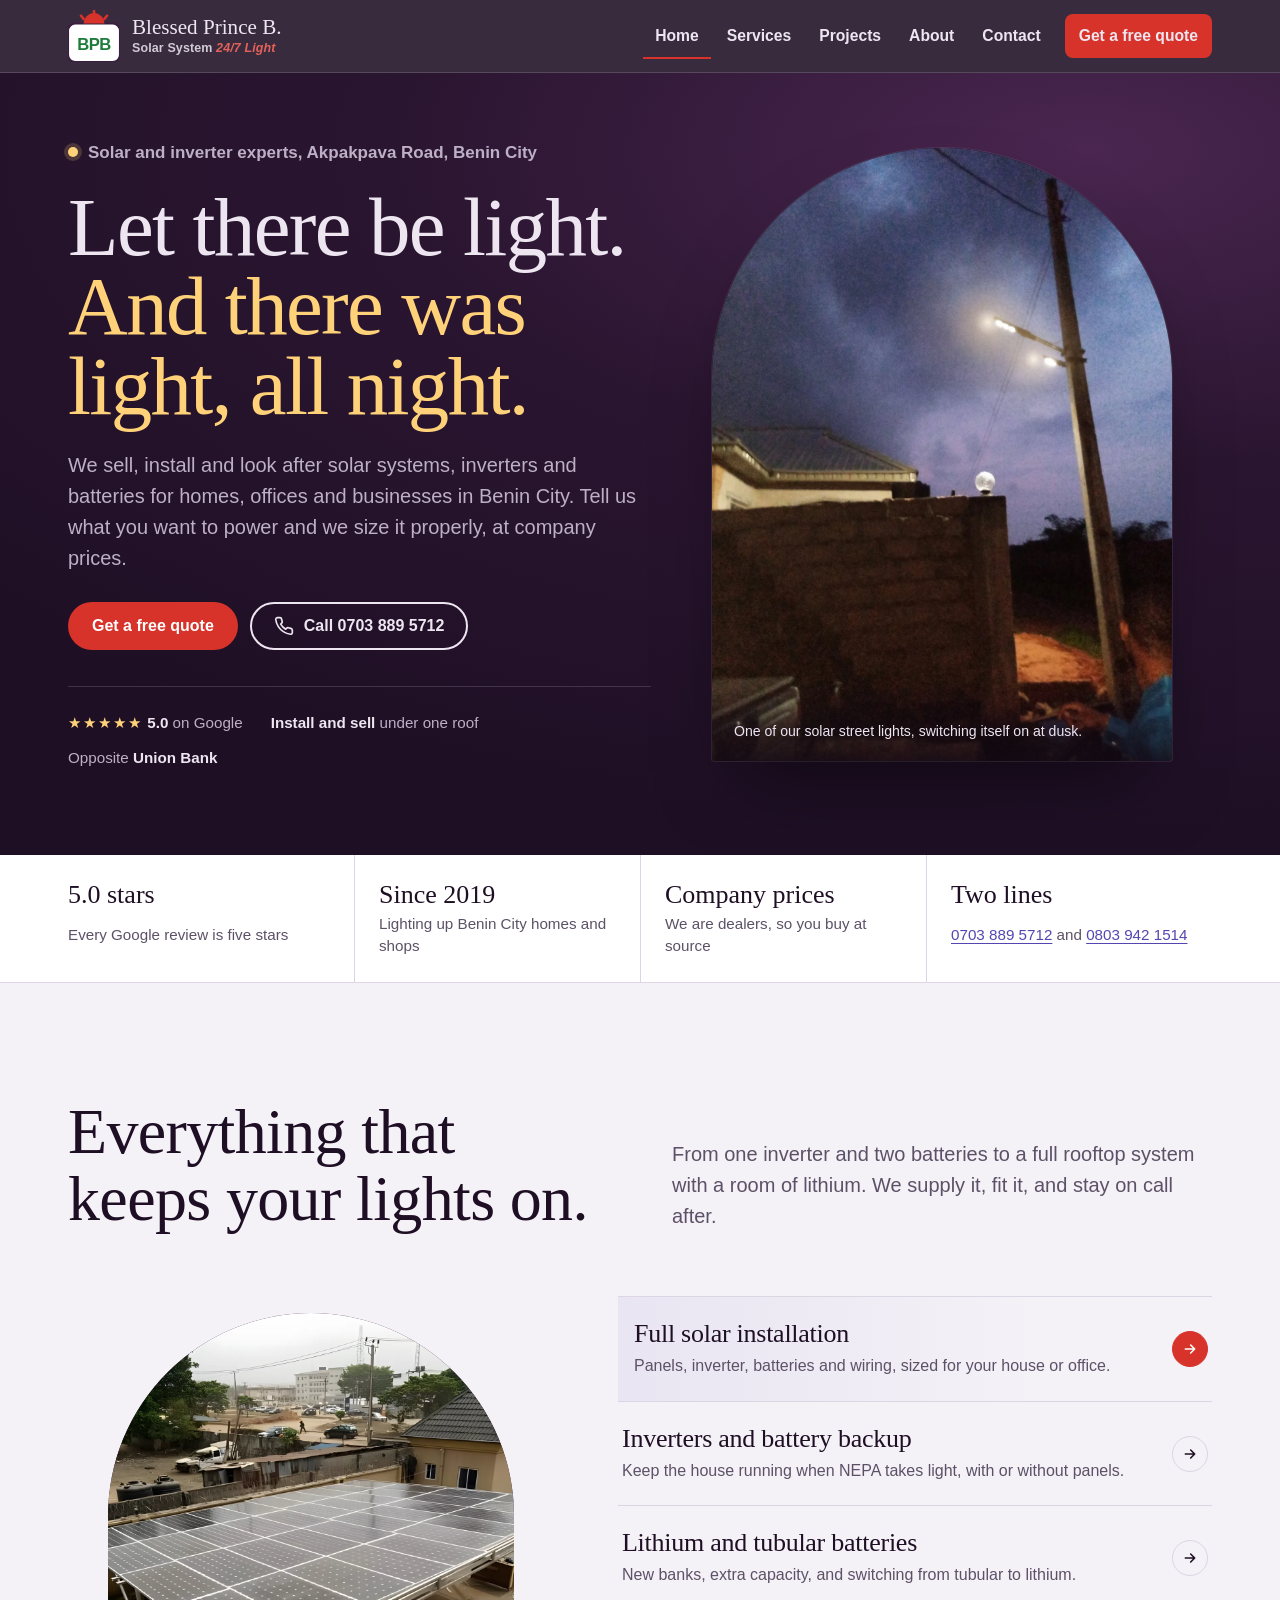
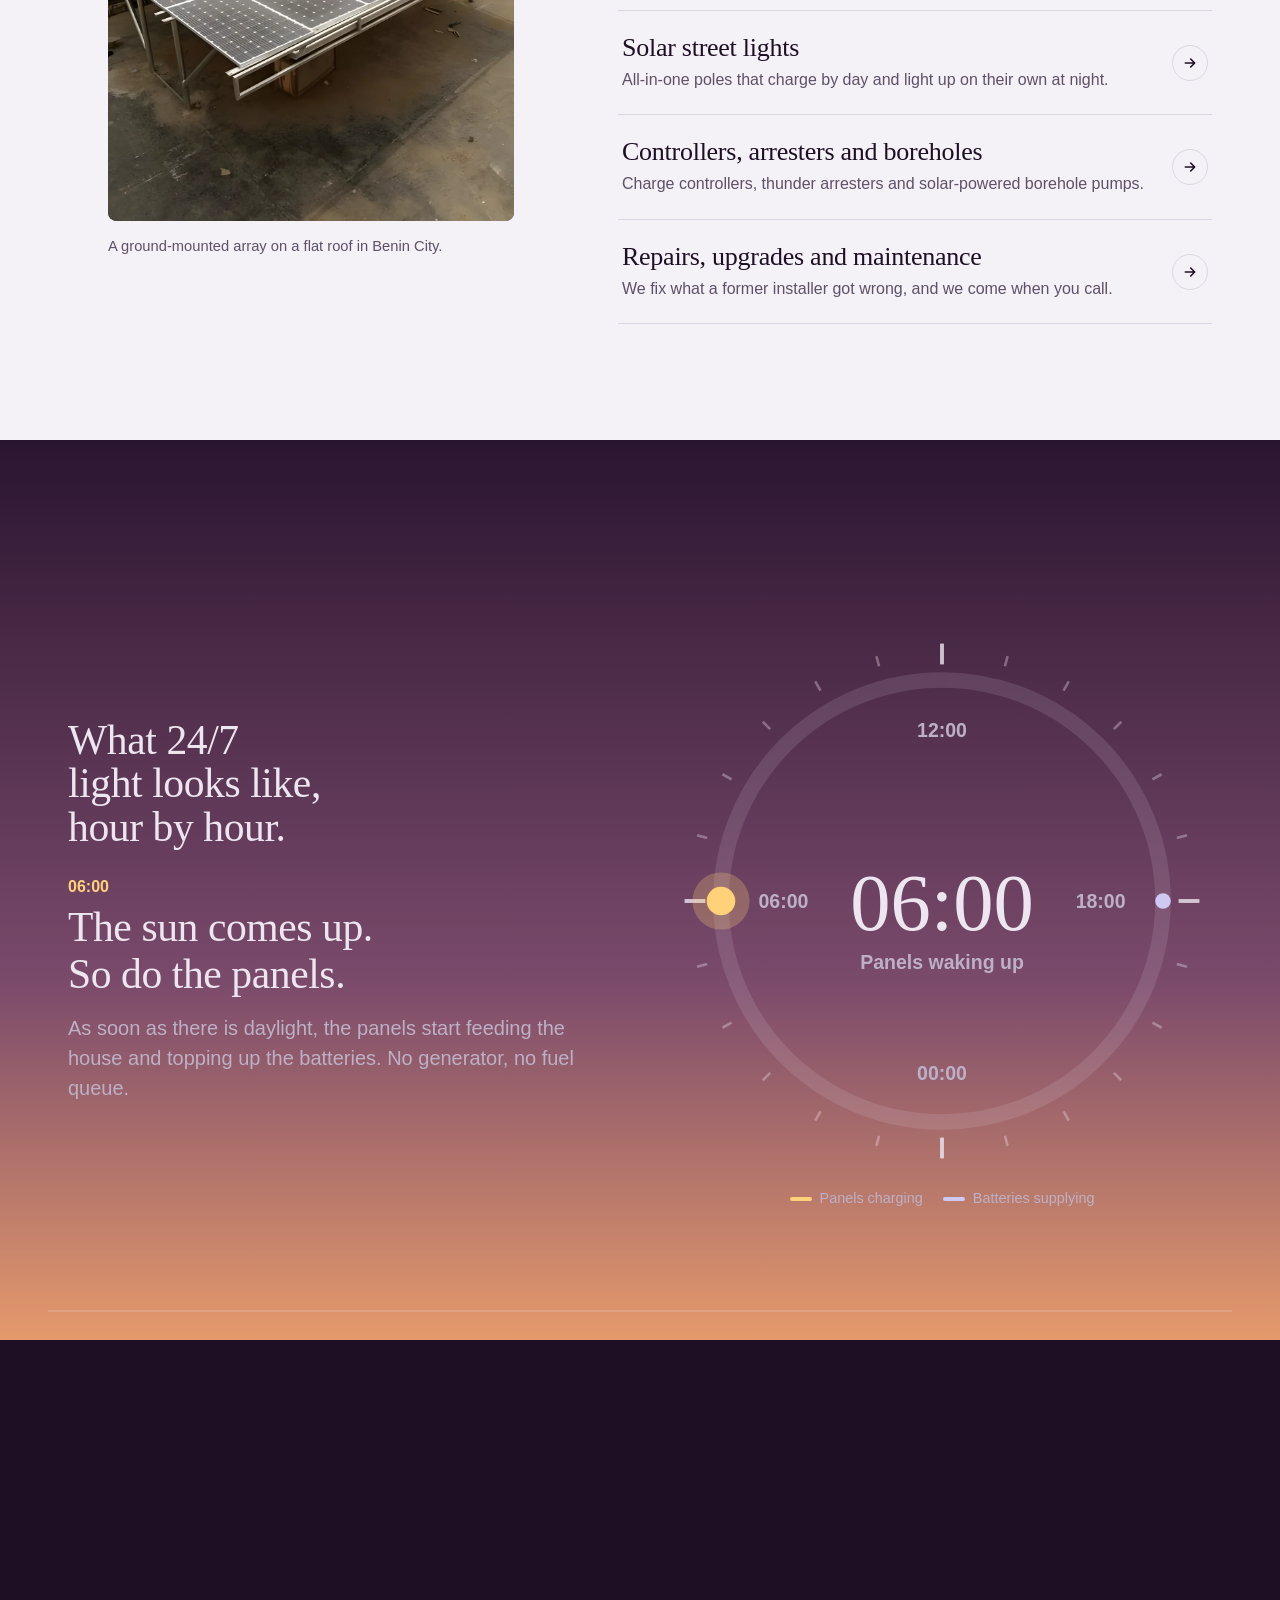
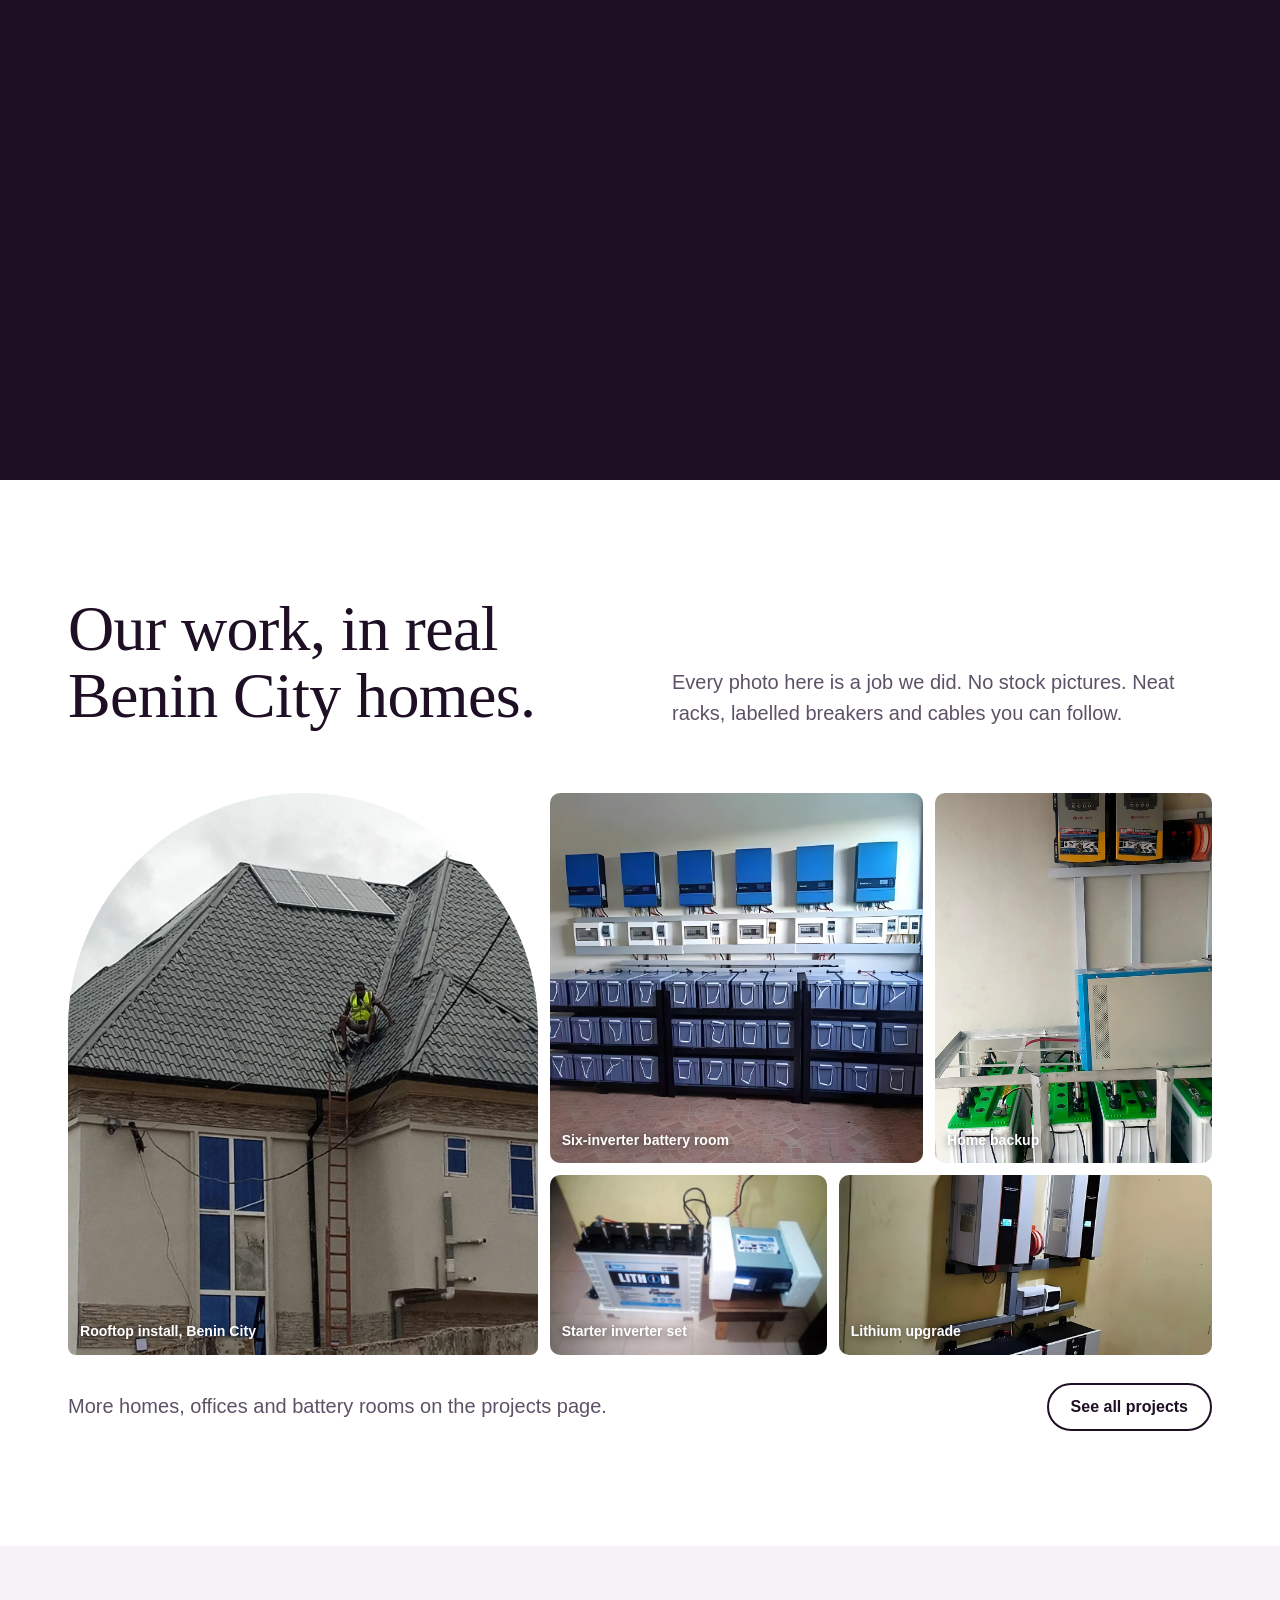
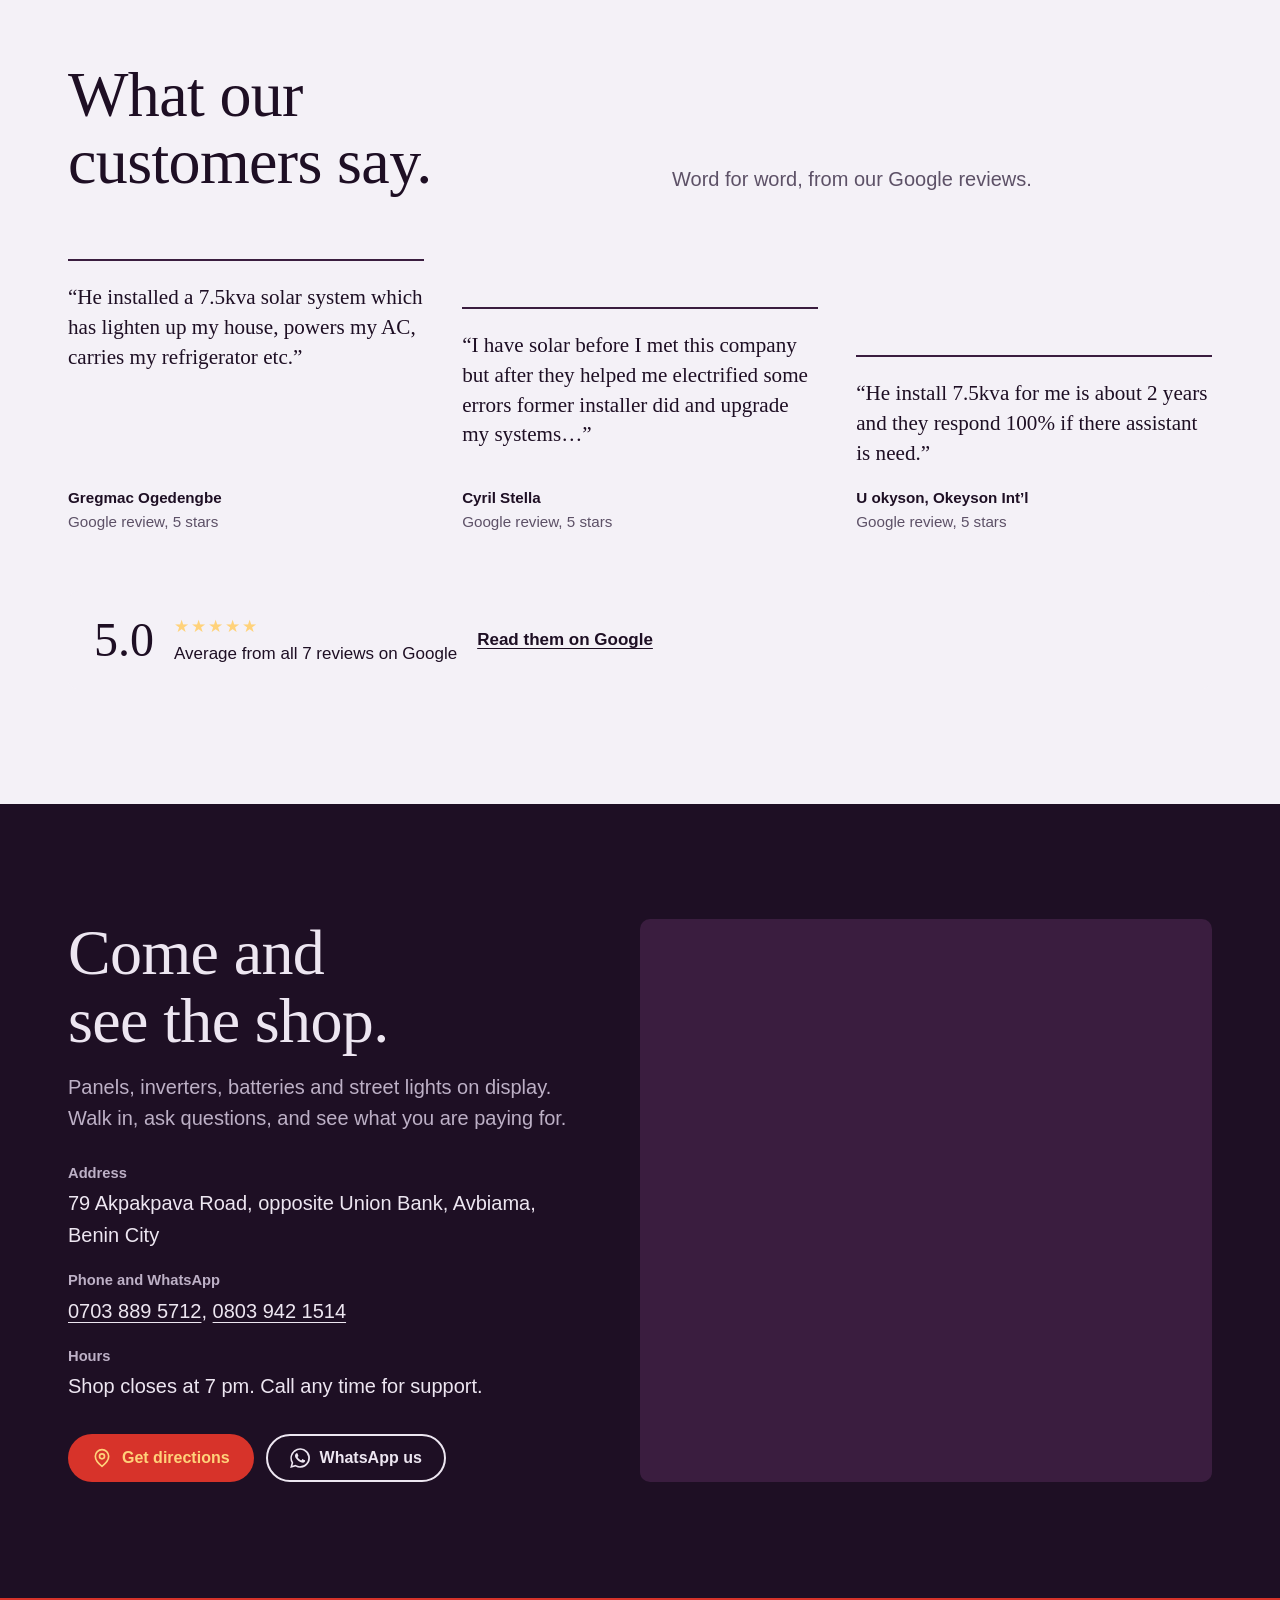
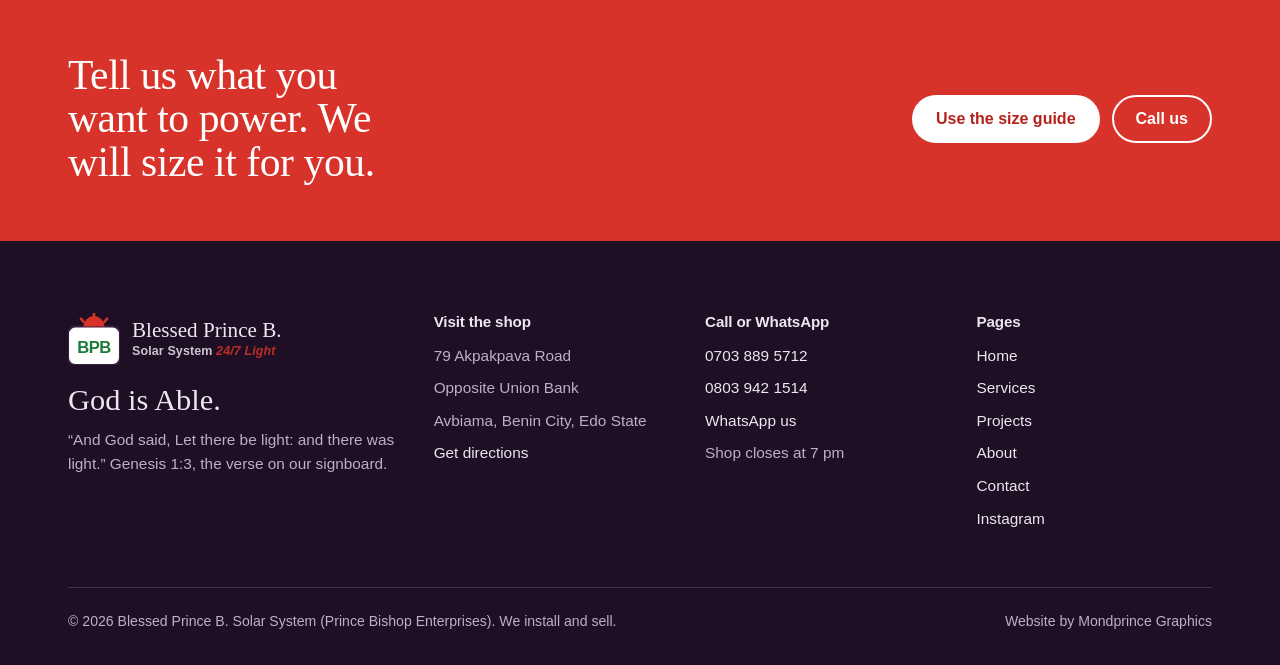
==== index.html @ 064e817d "Blessed Prince B. Solar System: 5-page website Home, Services, Projects, About and Contact pages wit" ====
<!doctype html>
<html lang="en">
<head>
<meta charset="utf-8">
<meta name="viewport" content="width=device-width, initial-scale=1">
<title>Blessed Prince B. Solar System | Solar, inverters and batteries in Benin City</title>
<meta name="description" content="Blessed Prince B. Solar System (Prince Bishop) sells and installs solar panels, inverters, lithium and tubular batteries, street lights and solar boreholes. 79 Akpakpava Road, opposite Union Bank, Benin City.">
<meta name="theme-color" content="#1E0F24">
<link rel="icon" href="favicon.svg" type="image/svg+xml">
<meta property="og:title" content="Blessed Prince B. Solar System, Benin City">
<meta property="og:description" content="Solar, inverters and batteries, installed and sold at company prices. 79 Akpakpava Road, opposite Union Bank.">
<meta property="og:image" content="https://mondayjohn918.github.io/blessed-prince-solar/og.jpg">
<meta property="og:url" content="https://mondayjohn918.github.io/blessed-prince-solar/">
<link rel="canonical" href="https://mondayjohn918.github.io/blessed-prince-solar/">
<meta property="og:type" content="website">
<link rel="preload" href="fonts/gloock-latin.woff2" as="font" type="font/woff2" crossorigin>
<link rel="preload" href="fonts/schibsted-grotesk-latin.woff2" as="font" type="font/woff2" crossorigin>
<link rel="preload" as="image" href="img/p15-1200.webp">
<link rel="stylesheet" href="css/styles.css">
<script type="application/ld+json">
{
  "@context": "https://schema.org",
  "@type": "LocalBusiness",
  "name": "Blessed Prince B. Solar System (Prince Bishop Enterprises)",
  "description": "Sales and installation of solar panels, inverters, solar batteries, street lights, charge controllers, thunder arresters and solar boreholes.",
  "telephone": ["+2347038895712", "+2348039421514"],
  "address": {
    "@type": "PostalAddress",
    "streetAddress": "79 Akpakpava Road, opposite Union Bank",
    "addressLocality": "Benin City",
    "addressRegion": "Edo",
    "postalCode": "300102",
    "addressCountry": "NG"
  },
  "aggregateRating": { "@type": "AggregateRating", "ratingValue": "5.0", "reviewCount": "7" },
  "slogan": "God is Able"
}
</script>
</head>
<body>
<a class="skip" href="#main">Skip to content</a>
<header class="site-header over-dark">
  <div class="wrap header-in">
    <a class="brand" href="index.html" aria-label="Blessed Prince B. Solar System, home"><svg class="brand-badge" viewBox="0 0 100 100" aria-hidden="true"><path d="M14 26h72a14 14 0 0 1 14 14v46a14 14 0 0 1-14 14H14A14 14 0 0 1 0 86V40a14 14 0 0 1 14-14z" fill="#fff" stroke="#3A1D3F" stroke-width="4"/><path d="M30 26a20 20 0 0 1 40 0z" fill="#D7332A"/><g stroke="#D7332A" stroke-width="5" stroke-linecap="round"><path d="M50 2v8M25 11l5 6M75 11l-5 6"/></g><text x="50" y="76" text-anchor="middle" font-family="'Schibsted Grotesk',Arial,sans-serif" font-weight="900" font-size="32" letter-spacing="-1" fill="#1E7B3C">BPB</text></svg><span class="brand-name"><b>Blessed Prince B.</b><span>Solar System <i>24/7 Light</i></span></span></a>
    <button class="menu-btn" type="button" aria-expanded="false" aria-controls="site-nav"><svg viewBox="0 0 24 24" fill="none" stroke="currentColor" stroke-width="2.2" stroke-linecap="round" aria-hidden="true"><path d="M4 7h16M4 12h16M4 17h16"/></svg>Menu</button>
    <nav class="nav" id="site-nav" aria-label="Main">
      <a href="index.html" aria-current="page">Home</a><a href="services.html">Services</a><a href="projects.html">Projects</a><a href="about.html">About</a><a href="contact.html">Contact</a>
      <a class="btn btn-red header-cta" href="contact.html#quote">Get a free quote</a>
    </nav>
  </div>
</header>

<main id="main">
  <section class="hero" aria-labelledby="hero-title">
    <div class="wrap hero-in">
      <div>
        <p class="hero-kicker"><span class="dot" aria-hidden="true"></span>Solar and inverter experts, Akpakpava Road, Benin City</p>
        <h1 id="hero-title">Let there be light. <span class="line2">And there was light, all night.</span></h1>
        <p class="lede">We sell, install and look after solar systems, inverters and batteries for homes, offices and businesses in Benin City. Tell us what you want to power and we size it properly, at company prices.</p>
        <div class="btn-row">
          <a class="btn btn-red" href="contact.html#quote">Get a free quote</a>
          <a class="btn btn-ghost" href="tel:+2347038895712"><svg viewBox="0 0 24 24" fill="none" stroke="currentColor" stroke-width="2" stroke-linecap="round" stroke-linejoin="round" aria-hidden="true"><path d="M22 16.9v3a2 2 0 0 1-2.2 2 19.8 19.8 0 0 1-8.6-3.1 19.5 19.5 0 0 1-6-6A19.8 19.8 0 0 1 2.1 4.2 2 2 0 0 1 4.1 2h3a2 2 0 0 1 2 1.7c.1.9.4 1.8.7 2.7a2 2 0 0 1-.5 2.1L8 9.8a16 16 0 0 0 6 6l1.3-1.3a2 2 0 0 1 2.1-.4c.9.3 1.8.6 2.7.7a2 2 0 0 1 1.7 2z"/></svg>Call 0703 889 5712</a>
        </div>
        <div class="hero-facts">
          <span><span class="stars" aria-hidden="true">★★★★★</span> <strong>5.0</strong> on Google</span>
          <span><strong>Install and sell</strong> under one roof</span>
          <span>Opposite <strong>Union Bank</strong></span>
        </div>
      </div>
      <figure class="arch lamp-scene">
        <img src="img/p15-1200.webp" srcset="img/p15-640.webp 640w, img/p15-1200.webp 1200w" sizes="(max-width: 860px) 380px, 480px" width="1200" height="1600" alt="A solar street light installed by Blessed Prince B, glowing at dusk over a compound wall">
        <span class="glow g1" aria-hidden="true"></span>
        <span class="glow g2" aria-hidden="true"></span>
        <figcaption class="arch-caption">One of our solar street lights, switching itself on at dusk.</figcaption>
      </figure>
    </div>
  </section>

  <section class="proof" aria-label="Why people choose us">
    <div class="wrap proof-in">
      <div class="proof-item"><b>5.0 stars</b><span>Every Google review is five stars</span></div>
      <div class="proof-item"><b>Since 2019</b><span>Lighting up Benin City homes and shops</span></div>
      <div class="proof-item"><b>Company prices</b><span>We are dealers, so you buy at source</span></div>
      <div class="proof-item"><b>Two lines</b><span><a href="tel:+2347038895712">0703 889 5712</a> and <a href="tel:+2348039421514">0803 942 1514</a></span></div>
    </div>
  </section>

  <section class="section" aria-labelledby="svc-title">
    <div class="wrap">
      <div class="head">
        <h2 id="svc-title">Everything that keeps your lights on.</h2>
        <p>From one inverter and two batteries to a full rooftop system with a room of lithium. We supply it, fit it, and stay on call after.</p>
      </div>
      <div class="svc">
        <figure class="svc-figure">
          <div class="frame">
            <img src="img/p05-1200.webp" width="720" height="961" alt="Ground-mounted solar array on a Benin City rooftop" data-caption="A ground-mounted array on a flat roof in Benin City." loading="lazy">
            <img src="img/p08-1200.webp" width="720" height="540" alt="Two wall inverters above three rows of blue batteries" data-caption="Two inverters and a three-row battery bank." loading="lazy">
            <img src="img/p16-1200.webp" width="720" height="960" alt="Wall-mounted lithium battery beside an inverter" data-caption="A wall-mounted lithium battery, neat and quiet." loading="lazy">
            <img src="img/p15-1200.webp" width="1200" height="1600" alt="Solar street light at dusk" data-caption="Solar street lights for estates, streets and compounds." loading="lazy">
            <img src="img/p24-1200.webp" width="1200" height="1200" alt="Charge controller and surge protection on a wall" data-caption="Charge controllers and protection, done properly." loading="lazy">
            <img src="img/p22-1200.webp" width="1200" height="1200" alt="Upgraded inverter and battery setup with tidy wiring" data-caption="Upgrades and repairs on systems other installers left behind." loading="lazy">
          </div>
          <figcaption></figcaption>
        </figure>
        <ul class="svc-list">
          <li><a href="services.html#install"><img class="svc-thumb" src="img/p05-640.webp" alt="" width="640" height="854" loading="lazy"><h3>Full solar installation</h3><p>Panels, inverter, batteries and wiring, sized for your house or office.</p><span class="chev"><svg viewBox="0 0 24 24" fill="none" stroke="currentColor" stroke-width="2.4" stroke-linecap="round" stroke-linejoin="round" aria-hidden="true"><path d="M5 12h14M13 6l6 6-6 6"/></svg></span></a></li>
          <li><a href="services.html#backup"><img class="svc-thumb" src="img/p08-640.webp" alt="" width="640" height="480" loading="lazy"><h3>Inverters and battery backup</h3><p>Keep the house running when NEPA takes light, with or without panels.</p><span class="chev"><svg viewBox="0 0 24 24" fill="none" stroke="currentColor" stroke-width="2.4" stroke-linecap="round" stroke-linejoin="round" aria-hidden="true"><path d="M5 12h14M13 6l6 6-6 6"/></svg></span></a></li>
          <li><a href="services.html#batteries"><img class="svc-thumb" src="img/p16-640.webp" alt="" width="640" height="853" loading="lazy"><h3>Lithium and tubular batteries</h3><p>New banks, extra capacity, and switching from tubular to lithium.</p><span class="chev"><svg viewBox="0 0 24 24" fill="none" stroke="currentColor" stroke-width="2.4" stroke-linecap="round" stroke-linejoin="round" aria-hidden="true"><path d="M5 12h14M13 6l6 6-6 6"/></svg></span></a></li>
          <li><a href="services.html#streetlights"><img class="svc-thumb" src="img/p15-640.webp" alt="" width="640" height="853" loading="lazy"><h3>Solar street lights</h3><p>All-in-one poles that charge by day and light up on their own at night.</p><span class="chev"><svg viewBox="0 0 24 24" fill="none" stroke="currentColor" stroke-width="2.4" stroke-linecap="round" stroke-linejoin="round" aria-hidden="true"><path d="M5 12h14M13 6l6 6-6 6"/></svg></span></a></li>
          <li><a href="services.html#protection"><img class="svc-thumb" src="img/p24-640.webp" alt="" width="640" height="640" loading="lazy"><h3>Controllers, arresters and boreholes</h3><p>Charge controllers, thunder arresters and solar-powered borehole pumps.</p><span class="chev"><svg viewBox="0 0 24 24" fill="none" stroke="currentColor" stroke-width="2.4" stroke-linecap="round" stroke-linejoin="round" aria-hidden="true"><path d="M5 12h14M13 6l6 6-6 6"/></svg></span></a></li>
          <li><a href="services.html#repairs"><img class="svc-thumb" src="img/p22-640.webp" alt="" width="640" height="640" loading="lazy"><h3>Repairs, upgrades and maintenance</h3><p>We fix what a former installer got wrong, and we come when you call.</p><span class="chev"><svg viewBox="0 0 24 24" fill="none" stroke="currentColor" stroke-width="2.4" stroke-linecap="round" stroke-linejoin="round" aria-hidden="true"><path d="M5 12h14M13 6l6 6-6 6"/></svg></span></a></li>
        </ul>
      </div>
    </div>
  </section>

  <section class="day" aria-labelledby="day-title">
    <div class="day-sticky">
      <div class="day-sky" aria-hidden="true"></div>
      <div class="wrap day-in">
        <div>
          <h2 class="day-title" id="day-title">What 24/7 light looks like, hour by hour.</h2>
          <div class="day-stages">
            <div class="stage on">
              <time>06:00</time>
              <h3>The sun comes up. So do the panels.</h3>
              <p>As soon as there is daylight, the panels start feeding the house and topping up the batteries. No generator, no fuel queue.</p>
            </div>
            <div class="stage">
              <time>12:00</time>
              <h3>Midday runs on the roof.</h3>
              <p>Fridge, fans, TV and even the AC run on sunshine, while the extra power fills the batteries for tonight.</p>
            </div>
            <div class="stage">
              <time>18:00</time>
              <h3>NEPA takes light. You barely notice.</h3>
              <p>The inverter switches over by itself. The lights stay on, the fridge keeps humming, and nobody goes looking for the generator key.</p>
            </div>
            <div class="stage">
              <time>00:00</time>
              <h3>The batteries carry you to morning.</h3>
              <p>A well-sized battery bank keeps fans, lights and the fridge going all night. Then the sun comes up and it starts again.</p>
            </div>
          </div>
        </div>
        <div class="dial-wrap">
          <svg class="dial" viewBox="0 0 400 400" role="img" aria-labelledby="dial-title">
  <title id="dial-title">A 24-hour clock showing when the panels charge and when the batteries take over</title>
  <circle cx="200" cy="200" r="170" fill="none" stroke="rgba(237,230,241,.12)" stroke-width="12"/>
  <circle id="arc-sun" class="arc-sun" cx="200" cy="200" r="170" fill="none" stroke-width="12" stroke-linecap="round" transform="rotate(180 200 200)" stroke-dasharray="0 1100"/>
  <circle id="arc-batt" class="arc-batt" cx="200" cy="200" r="170" fill="none" stroke-width="12" stroke-linecap="round" stroke-dasharray="0 1100"/>
  <line class="tick major" x1="200.0" y1="382.0" x2="200.0" y2="398.0"/><line class="tick" x1="151.6" y1="380.6" x2="149.5" y2="388.4"/><line class="tick" x1="106.5" y1="361.9" x2="102.5" y2="368.9"/><line class="tick" x1="67.8" y1="332.2" x2="62.1" y2="337.9"/><line class="tick" x1="38.1" y1="293.5" x2="31.1" y2="297.5"/><line class="tick" x1="19.4" y1="248.4" x2="11.6" y2="250.5"/><line class="tick major" x1="18.0" y1="200.0" x2="2.0" y2="200.0"/><line class="tick" x1="19.4" y1="151.6" x2="11.6" y2="149.5"/><line class="tick" x1="38.1" y1="106.5" x2="31.1" y2="102.5"/><line class="tick" x1="67.8" y1="67.8" x2="62.1" y2="62.1"/><line class="tick" x1="106.5" y1="38.1" x2="102.5" y2="31.1"/><line class="tick" x1="151.6" y1="19.4" x2="149.5" y2="11.6"/><line class="tick major" x1="200.0" y1="18.0" x2="200.0" y2="2.0"/><line class="tick" x1="248.4" y1="19.4" x2="250.5" y2="11.6"/><line class="tick" x1="293.5" y1="38.1" x2="297.5" y2="31.1"/><line class="tick" x1="332.2" y1="67.8" x2="337.9" y2="62.1"/><line class="tick" x1="361.9" y1="106.5" x2="368.9" y2="102.5"/><line class="tick" x1="380.6" y1="151.6" x2="388.4" y2="149.5"/><line class="tick major" x1="382.0" y1="200.0" x2="398.0" y2="200.0"/><line class="tick" x1="380.6" y1="248.4" x2="388.4" y2="250.5"/><line class="tick" x1="361.9" y1="293.5" x2="368.9" y2="297.5"/><line class="tick" x1="332.2" y1="332.2" x2="337.9" y2="337.9"/><line class="tick" x1="293.5" y1="361.9" x2="297.5" y2="368.9"/><line class="tick" x1="248.4" y1="380.6" x2="250.5" y2="388.4"/>
  <text class="num" x="200" y="74" text-anchor="middle">12:00</text><text class="num" x="322" y="205" text-anchor="middle">18:00</text><text class="num" x="200" y="338" text-anchor="middle">00:00</text><text class="num" x="78" y="205" text-anchor="middle">06:00</text>
  <text id="dial-read" class="dial-read" x="200" y="222" text-anchor="middle">06:00</text>
  <text id="dial-sub" class="dial-sub" x="200" y="252" text-anchor="middle">Panels waking up</text>
  <g id="dial-hand" transform="rotate(-90 200 200)">
    <circle cx="200" cy="30" r="22" fill="rgba(255,210,122,.25)"/>
    <circle cx="200" cy="30" r="11" fill="#FFD27A"/>
  </g>
</svg>
          <div class="day-legend" aria-hidden="true"><span><i style="background:var(--lamp)"></i>Panels charging</span><span><i style="background:var(--violet-soft)"></i>Batteries supplying</span></div>
        </div>
      </div>
      <div class="day-progress" aria-hidden="true"><span></span></div>
    </div>
  </section>

  <section class="section paper" aria-labelledby="work-title">
    <div class="wrap">
      <div class="head">
        <h2 id="work-title">Our work, in real Benin City homes.</h2>
        <p>Every photo here is a job we did. No stock pictures. Neat racks, labelled breakers and cables you can follow.</p>
      </div>
      <div class="mosaic">
        <figure class="m1"><img src="img/p18-1200.webp" width="1200" height="1600" alt="Installer on a stone-coated roof fixing solar panels" loading="lazy"><figcaption>Rooftop install, Benin City</figcaption></figure>
        <figure class="m2"><img src="img/p10-1200.webp" width="545" height="540" alt="Six inverters above a large bank of batteries" loading="lazy"><figcaption>Six-inverter battery room</figcaption></figure>
        <figure class="m3"><img src="img/p02-1200.webp" width="1080" height="1920" alt="Two inverters mounted above tubular batteries" loading="lazy"><figcaption>Home backup</figcaption></figure>
        <figure class="m4"><img src="img/p12-1200.webp" width="1200" height="900" alt="Inverter set beside a tubular battery" loading="lazy"><figcaption>Starter inverter set</figcaption></figure>
        <figure class="m5"><img src="img/p19-1200.webp" width="750" height="999" alt="Two inverters and a lithium stack in a hallway" loading="lazy"><figcaption>Lithium upgrade</figcaption></figure>
      </div>
      <div class="after-mosaic">
        <p class="lede" style="margin:0">More homes, offices and battery rooms on the projects page.</p>
        <a class="btn btn-ghost" href="projects.html">See all projects</a>
      </div>
    </div>
  </section>

  <section class="section" aria-labelledby="reviews-title">
    <div class="wrap">
      <div class="head">
        <h2 id="reviews-title">What our customers say.</h2>
        <p>Word for word, from our Google reviews.</p>
      </div>
      <div class="reviews">
        <figure class="review">
          <blockquote>&ldquo;He installed a 7.5kva solar system which has lighten up my house, powers my AC, carries my refrigerator etc.&rdquo;</blockquote>
          <figcaption><b>Gregmac Ogedengbe</b>Google review, 5 stars</figcaption>
        </figure>
        <figure class="review">
          <blockquote>&ldquo;I have solar before I met this company but after they helped me electrified some errors former installer did and upgrade my systems&hellip;&rdquo;</blockquote>
          <figcaption><b>Cyril Stella</b>Google review, 5 stars</figcaption>
        </figure>
        <figure class="review">
          <blockquote>&ldquo;He install 7.5kva for me is about 2 years and they respond 100% if there assistant is need.&rdquo;</blockquote>
          <figcaption><b>U okyson, Okeyson Int&rsquo;l</b>Google review, 5 stars</figcaption>
        </figure>
      </div>
      <div class="rating-card">
        <span class="big">5.0</span>
        <span><span class="stars" aria-hidden="true">★★★★★</span><br>Average from all 7 reviews on Google</span>
        <a class="text-link" href="https://www.google.com/search?q=Blessed+Prince+B+Solar+System(Prince+bishop+ENT)">Read them on Google</a>
      </div>
    </div>
  </section>

  <section class="section dark" aria-labelledby="visit-title">
    <div class="wrap visit">
      <div>
        <h2 id="visit-title">Come and see the shop.</h2>
        <p class="lede" style="margin-top:18px">Panels, inverters, batteries and street lights on display. Walk in, ask questions, and see what you are paying for.</p>
        <dl>
          <div><dt>Address</dt><dd>79 Akpakpava Road, opposite Union Bank, Avbiama, Benin City</dd></div>
          <div><dt>Phone and WhatsApp</dt><dd><a href="tel:+2347038895712">0703 889 5712</a>, <a href="tel:+2348039421514">0803 942 1514</a></dd></div>
          <div><dt>Hours</dt><dd>Shop closes at 7 pm. Call any time for support.</dd></div>
        </dl>
        <div class="btn-row">
          <a class="btn btn-red" href="https://maps.google.com/?q=Blessed+Prince+B+Solar+System+79+Akpakpava+Road+Benin+City"><svg viewBox="0 0 24 24" fill="none" stroke="currentColor" stroke-width="2" stroke-linecap="round" stroke-linejoin="round" aria-hidden="true"><path d="M20 10c0 6-8 12-8 12S4 16 4 10a8 8 0 0 1 16 0z"/><circle cx="12" cy="10" r="3"/></svg>Get directions</a>
          <a class="btn btn-ghost" href="https://wa.me/2347038895712"><svg viewBox="0 0 24 24" fill="currentColor" aria-hidden="true"><path d="M17.5 14.4c-.3-.1-1.8-.9-2-1-.3-.1-.5-.1-.7.1-.2.3-.8 1-.9 1.2-.2.2-.3.2-.6.1-.3-.1-1.3-.5-2.4-1.5-.9-.8-1.5-1.8-1.7-2.1-.2-.3 0-.5.1-.6l.4-.5c.1-.2.2-.3.3-.5.1-.2 0-.4 0-.5l-.9-2.2c-.2-.6-.5-.5-.7-.5h-.6c-.2 0-.5.1-.8.4-.3.3-1 1-1 2.5s1.1 2.9 1.2 3.1c.1.2 2.1 3.2 5.1 4.5.7.3 1.3.5 1.7.6.7.2 1.4.2 1.9.1.6-.1 1.8-.7 2-1.4.2-.7.2-1.3.2-1.4-.1-.2-.3-.3-.6-.4zM12 21.8c-1.8 0-3.5-.5-5-1.4l-.4-.2-3.7 1 1-3.6-.2-.4A9.8 9.8 0 1 1 12 21.8zm8.4-18.2A11.8 11.8 0 0 0 1.9 17.8L.2 24l6.4-1.7A11.8 11.8 0 0 0 24 12c0-3.2-1.2-6.1-3.6-8.4z"/></svg>WhatsApp us</a>
        </div>
      </div>
      <div class="map">
        <iframe title="Map showing Blessed Prince B. Solar System on Akpakpava Road" loading="lazy" referrerpolicy="no-referrer-when-downgrade" src="https://maps.google.com/maps?q=Blessed%20Prince%20B%20Solar%20System%2C%2079%20Akpakpava%20Road%2C%20Benin%20City&amp;z=16&amp;output=embed"></iframe>
      </div>
    </div>
  </section>

  <section class="cta-band" aria-labelledby="cta-title">
    <div class="wrap">
      <h2 id="cta-title">Tell us what you want to power. We will size it for you.</h2>
      <div class="btn-row">
        <a class="btn btn-light" href="contact.html#quote">Use the size guide</a>
        <a class="btn btn-ghost" href="tel:+2347038895712">Call us</a>
      </div>
    </div>
  </section>
</main>

<footer class="site-footer">
  <div class="wrap">
    <div class="foot-grid">
      <div>
        <a class="brand" href="index.html" aria-label="Blessed Prince B. Solar System, home"><svg class="brand-badge" viewBox="0 0 100 100" aria-hidden="true"><path d="M14 26h72a14 14 0 0 1 14 14v46a14 14 0 0 1-14 14H14A14 14 0 0 1 0 86V40a14 14 0 0 1 14-14z" fill="#fff" stroke="#3A1D3F" stroke-width="4"/><path d="M30 26a20 20 0 0 1 40 0z" fill="#D7332A"/><g stroke="#D7332A" stroke-width="5" stroke-linecap="round"><path d="M50 2v8M25 11l5 6M75 11l-5 6"/></g><text x="50" y="76" text-anchor="middle" font-family="'Schibsted Grotesk',Arial,sans-serif" font-weight="900" font-size="32" letter-spacing="-1" fill="#1E7B3C">BPB</text></svg><span class="brand-name"><b>Blessed Prince B.</b><span>Solar System <i>24/7 Light</i></span></span></a>
        <p class="foot-motto">God is Able.</p>
        <p>&ldquo;And God said, Let there be light: and there was light.&rdquo; Genesis 1:3, the verse on our signboard.</p>
      </div>
      <div>
        <h3>Visit the shop</h3>
        <ul>
          <li>79 Akpakpava Road</li>
          <li>Opposite Union Bank</li>
          <li>Avbiama, Benin City, Edo State</li>
          <li><a href="https://maps.google.com/?q=Blessed+Prince+B+Solar+System+79+Akpakpava+Road+Benin+City">Get directions</a></li>
        </ul>
      </div>
      <div>
        <h3>Call or WhatsApp</h3>
        <ul>
          <li><a href="tel:+2347038895712">0703 889 5712</a></li>
          <li><a href="tel:+2348039421514">0803 942 1514</a></li>
          <li><a href="https://wa.me/2347038895712">WhatsApp us</a></li>
          <li>Shop closes at 7&nbsp;pm</li>
        </ul>
      </div>
      <div>
        <h3>Pages</h3>
        <ul>
          <li><a href="index.html">Home</a></li><li><a href="services.html">Services</a></li><li><a href="projects.html">Projects</a></li><li><a href="about.html">About</a></li><li><a href="contact.html">Contact</a></li>
          <li><a href="https://www.instagram.com/bishop_odenigbo/">Instagram</a></li>
        </ul>
      </div>
    </div>
    <div class="foot-base">
      <span>&copy; <span data-year>2026</span> Blessed Prince B. Solar System (Prince Bishop Enterprises). We install and sell.</span>
      <span>Website by Mondprince Graphics</span>
    </div>
  </div>
</footer>
<nav class="m-bar" aria-label="Quick contact">
  <a href="tel:+2347038895712"><svg viewBox="0 0 24 24" fill="none" stroke="currentColor" stroke-width="2" stroke-linecap="round" stroke-linejoin="round" aria-hidden="true"><path d="M22 16.9v3a2 2 0 0 1-2.2 2 19.8 19.8 0 0 1-8.6-3.1 19.5 19.5 0 0 1-6-6A19.8 19.8 0 0 1 2.1 4.2 2 2 0 0 1 4.1 2h3a2 2 0 0 1 2 1.7c.1.9.4 1.8.7 2.7a2 2 0 0 1-.5 2.1L8 9.8a16 16 0 0 0 6 6l1.3-1.3a2 2 0 0 1 2.1-.4c.9.3 1.8.6 2.7.7a2 2 0 0 1 1.7 2z"/></svg>Call</a>
  <a class="wa" href="https://wa.me/2347038895712?text=Hello%20Blessed%20Prince%20B%2C%20I%20want%20to%20ask%20about%20solar."><svg viewBox="0 0 24 24" fill="currentColor" aria-hidden="true"><path d="M17.5 14.4c-.3-.1-1.8-.9-2-1-.3-.1-.5-.1-.7.1-.2.3-.8 1-.9 1.2-.2.2-.3.2-.6.1-.3-.1-1.3-.5-2.4-1.5-.9-.8-1.5-1.8-1.7-2.1-.2-.3 0-.5.1-.6l.4-.5c.1-.2.2-.3.3-.5.1-.2 0-.4 0-.5l-.9-2.2c-.2-.6-.5-.5-.7-.5h-.6c-.2 0-.5.1-.8.4-.3.3-1 1-1 2.5s1.1 2.9 1.2 3.1c.1.2 2.1 3.2 5.1 4.5.7.3 1.3.5 1.7.6.7.2 1.4.2 1.9.1.6-.1 1.8-.7 2-1.4.2-.7.2-1.3.2-1.4-.1-.2-.3-.3-.6-.4zM12 21.8c-1.8 0-3.5-.5-5-1.4l-.4-.2-3.7 1 1-3.6-.2-.4A9.8 9.8 0 1 1 12 21.8zm8.4-18.2A11.8 11.8 0 0 0 1.9 17.8L.2 24l6.4-1.7A11.8 11.8 0 0 0 24 12c0-3.2-1.2-6.1-3.6-8.4z"/></svg>WhatsApp</a>
</nav>
<script src="js/site.js" defer></script>
</body>
</html>
---- css/styles.css ----
/* Self-hosted fonts (SIL Open Font License): Gloock and Schibsted Grotesk, Latin subset */
@font-face { font-family: "Gloock"; font-style: normal; font-weight: 400; font-display: swap; src: url("../fonts/gloock-latin.woff2") format("woff2"); }
@font-face { font-family: "Schibsted Grotesk"; font-style: normal; font-weight: 400 900; font-display: swap; src: url("../fonts/schibsted-grotesk-latin.woff2") format("woff2"); }
@font-face { font-family: "Schibsted Grotesk"; font-style: italic; font-weight: 700 900; font-display: swap; src: url("../fonts/schibsted-grotesk-italic-latin.woff2") format("woff2"); }

/* Blessed Prince B. Solar System
   Colours are taken from the shop signboard on Akpakpava Road:
   plum board, violet band, red "24/7 LIGHT", green BPB badge. */
:root {
  --night: #1E0F24;
  --plum: #3A1D3F;
  --plum-2: #2A1530;
  --violet: #5446B0;
  --violet-soft: #CFC8F2;
  --red: #D7332A;
  --red-ink: #B4231B;
  --lamp: #FFD27A;
  --wash: #F4F1F7;
  --paper: #FFFFFF;
  --ink: #1E0F24;
  --muted: #5D5167;
  --on-dark: #EDE6F1;
  --on-dark-muted: #BDB0C6;
  --line: #DDD5E3;
  --line-dark: rgba(237, 230, 241, .16);
  --green: #1E7B3C;

  --serif: "Gloock", Georgia, "Times New Roman", serif;
  --sans: "Schibsted Grotesk", "Segoe UI", Arial, sans-serif;

  --step--1: .875rem;
  --step-0: 1.0625rem;
  --step-1: 1.25rem;
  --step-2: 1.625rem;
  --step-3: clamp(1.9rem, 1.4rem + 1.8vw, 2.6rem);
  --step-4: clamp(2.4rem, 1.6rem + 3.2vw, 4rem);
  --step-5: clamp(2.9rem, 1.5rem + 4.6vw, 5.4rem);

  --gutter: clamp(16px, 4vw, 48px);
  --max: 1240px;
  --radius: 10px;
  --ease-out: cubic-bezier(.22, 1, .36, 1);
}

*, *::before, *::after { box-sizing: border-box; }
html { -webkit-text-size-adjust: 100%; scroll-padding-top: 88px; }
body {
  margin: 0;
  background: var(--wash);
  color: var(--ink);
  font: 400 var(--step-0)/1.6 var(--sans);
  -webkit-font-smoothing: antialiased;
  text-rendering: optimizeLegibility;
}
img { display: block; max-width: 100%; height: auto; }
a { color: var(--violet); text-underline-offset: .2em; text-decoration-thickness: 1px; }
a:hover { text-decoration-thickness: 2px; }
:focus-visible { outline: 3px solid var(--lamp); outline-offset: 3px; border-radius: 4px; }
.on-light :focus-visible, main :focus-visible { outline-color: var(--violet); }
.dark :focus-visible, .site-footer :focus-visible { outline-color: var(--lamp); }

h1, h2, h3 { font-family: var(--serif); font-weight: 400; line-height: 1.05; margin: 0; letter-spacing: -.01em; text-wrap: balance; }
h2 { font-size: var(--step-4); }
h3 { font-size: var(--step-2); line-height: 1.15; }
p { margin: 0 0 1em; max-width: 64ch; }
.lede { font-size: var(--step-1); line-height: 1.55; color: var(--muted); }
.dark .lede { color: var(--on-dark-muted); }

.wrap { width: 100%; max-width: var(--max); margin: 0 auto; padding: 0 var(--gutter); }
.section { padding: clamp(64px, 9vw, 128px) 0; }
.dark { background: var(--night); color: var(--on-dark); }
.dark a { color: var(--lamp); }
.paper { background: var(--paper); }

.skip { position: absolute; left: 12px; top: -60px; z-index: 200; background: var(--lamp); color: var(--ink); padding: 10px 16px; border-radius: 6px; font-weight: 700; }
.skip:focus { top: 12px; }

/* ---------- Buttons ---------- */
.btn {
  display: inline-flex; align-items: center; justify-content: center; gap: 10px;
  min-height: 48px; padding: 12px 22px; border-radius: 999px;
  font: 700 1rem/1 var(--sans); text-decoration: none; cursor: pointer;
  border: 2px solid transparent; transition: background-color .2s, color .2s, border-color .2s, transform .15s;
  touch-action: manipulation;
}
.btn:active { transform: scale(.97); }
.btn svg { width: 20px; height: 20px; flex: none; }
.btn-red { background: var(--red); color: #fff; }
.btn-red:hover { background: var(--red-ink); }
.btn-ghost { border-color: currentColor; color: inherit; background: transparent; }
.dark .btn-ghost { color: var(--on-dark); }
.btn-ghost:hover { background: rgba(255,255,255,.08); }
.on-light .btn-ghost:hover, main .paper .btn-ghost:hover, main .wash .btn-ghost:hover { background: rgba(30,15,36,.06); }
.btn-row { display: flex; flex-wrap: wrap; gap: 12px; }
.text-link { font-weight: 700; color: inherit; }

/* ---------- Header ---------- */
.site-header {
  position: sticky; top: 0; z-index: 100;
  background: rgba(244, 241, 247, .92);
  backdrop-filter: saturate(1.4) blur(10px);
  -webkit-backdrop-filter: saturate(1.4) blur(10px);
  border-bottom: 1px solid var(--line);
}
.site-header.over-dark { background: rgba(30, 15, 36, .88); border-color: var(--line-dark); color: var(--on-dark); }
.header-in { display: flex; align-items: center; gap: 24px; min-height: 72px; }
.brand { display: flex; align-items: center; gap: 12px; text-decoration: none; color: inherit; margin-right: auto; }
.brand-badge { width: 52px; height: auto; flex: none; }
.brand-name { display: grid; line-height: 1.05; }
.brand-name b { font: 400 1.32rem/1 var(--serif); }
.brand-name span { font-size: .78rem; font-weight: 700; letter-spacing: .01em; opacity: .85; margin-top: 4px; }
.brand-name i { color: var(--red); font-weight: 900; }
.over-dark .brand-name i { color: #FF6B5F; }

.nav { display: flex; align-items: center; gap: 4px; }
.nav a { color: inherit; text-decoration: none; font-weight: 600; font-size: .98rem; padding: 10px 12px; border-radius: 8px; }
.nav a:hover { background: rgba(84, 70, 176, .1); }
.over-dark .nav a:hover { background: rgba(255,255,255,.08); }
.nav a[aria-current="page"] { box-shadow: inset 0 -2px 0 var(--red); border-radius: 0; }
.header-cta { margin-left: 8px; min-height: 44px; padding: 10px 18px; }
.menu-btn { display: none; }

@media (max-width: 960px) {
  .menu-btn {
    display: inline-flex; align-items: center; gap: 8px; min-height: 44px; padding: 8px 14px;
    background: transparent; color: inherit; border: 1.5px solid currentColor; border-radius: 999px;
    font: 700 .95rem var(--sans); cursor: pointer;
  }
  .menu-btn svg { width: 18px; height: 18px; }
  .nav {
    position: fixed; inset: 72px 0 auto 0; flex-direction: column; align-items: stretch; gap: 0;
    background: var(--night); color: var(--on-dark); padding: 12px var(--gutter) 28px;
    border-bottom: 1px solid var(--line-dark);
    transform: translateY(-8px); opacity: 0; visibility: hidden;
    transition: opacity .2s, transform .25s var(--ease-out), visibility 0s .25s;
  }
  .nav.open { opacity: 1; transform: none; visibility: visible; transition: opacity .2s, transform .25s var(--ease-out); }
  .nav a { padding: 16px 4px; font-size: 1.2rem; border-bottom: 1px solid var(--line-dark); border-radius: 0; }
  .nav a[aria-current="page"] { box-shadow: inset 3px 0 0 var(--red); padding-left: 14px; }
  .header-cta { margin: 18px 0 0; }
  .brand-badge { width: 44px; }
  .brand-name b { font-size: 1.12rem; }
}

/* ---------- Home hero ---------- */
.hero { position: relative; overflow: hidden; background: radial-gradient(120% 90% at 85% 10%, #4A2650 0%, var(--plum-2) 45%, var(--night) 100%); color: var(--on-dark); }
.hero-in { display: grid; grid-template-columns: 1.08fr .92fr; gap: clamp(32px, 5vw, 80px); align-items: center; padding-top: clamp(32px, 4.5vw, 72px); padding-bottom: clamp(56px, 6vw, 88px); }
.hero-kicker { font-weight: 600; color: var(--on-dark-muted); margin-bottom: 22px; display: flex; align-items: center; gap: 10px; }
.hero-kicker .dot { width: 10px; height: 10px; border-radius: 50%; background: var(--lamp); box-shadow: 0 0 0 4px rgba(255, 210, 122, .18); }
.hero h1 { font-size: var(--step-5); line-height: .96; letter-spacing: -.02em; }
.hero h1 .line2 { display: block; color: var(--lamp); }
.hero .lede { margin: 24px 0 28px; color: var(--on-dark-muted); max-width: 52ch; }
.hero-facts { display: flex; flex-wrap: wrap; gap: 10px 28px; margin-top: 36px; padding-top: 24px; border-top: 1px solid var(--line-dark); font-size: .95rem; color: var(--on-dark-muted); }
.hero-facts strong { color: var(--on-dark); font-weight: 700; }
.stars { color: var(--lamp); letter-spacing: 2px; }

/* The arch: a church-window frame, from "Prince Bishop" and the Genesis motto */
.arch {
  position: relative; aspect-ratio: 3 / 4; width: 100%; max-width: 460px; max-height: calc(100vh - 140px); justify-self: end;
  border-radius: 999px 999px var(--radius) var(--radius); overflow: hidden;
  background: #120914; box-shadow: 0 0 0 1px rgba(255,255,255,.08), 0 40px 80px -30px rgba(0,0,0,.6);
}
.arch img { width: 100%; height: 100%; object-fit: cover; }
.arch-caption { position: absolute; left: 0; right: 0; bottom: 0; padding: 40px 22px 18px; font-size: .88rem; color: var(--on-dark); background: linear-gradient(transparent, rgba(18, 9, 20, .85)); }

.lamp-scene img { object-position: 62% 30%; }
.glow { position: absolute; width: 46%; aspect-ratio: 1; border-radius: 50%; pointer-events: none; transform: translate(-50%, -50%); background: radial-gradient(circle, rgba(255, 236, 190, .95) 0, rgba(255, 210, 122, .55) 9%, rgba(255, 190, 90, .18) 30%, transparent 62%); mix-blend-mode: screen; }
.glow.g1 { left: 60%; top: 28.5%; }
.glow.g2 { left: 70%; top: 34.5%; width: 34%; }
.js .lamp-scene img { filter: brightness(.38) saturate(.7); transition: filter 1.8s var(--ease-out) .9s; }
.js .lamp-scene .glow { opacity: 0; }
.js .hero .line2 { opacity: 0; transform: translateY(14px); transition: opacity .9s var(--ease-out) 1.2s, transform .9s var(--ease-out) 1.2s; }
.lit .lamp-scene img { filter: brightness(1) saturate(1); }
.lit .lamp-scene .glow { animation: catch 1.1s steps(1, end) .35s forwards; }
.lit .hero .line2 { opacity: 1; transform: none; }
@keyframes catch {
  0% { opacity: .9; } 8% { opacity: 0; } 16% { opacity: .7; } 24% { opacity: .1; } 34% { opacity: 1; } 100% { opacity: 1; }
}

@media (max-width: 860px) {
  .hero-in { grid-template-columns: 1fr; }
  .arch { justify-self: center; width: min(100%, 300px); order: -1; aspect-ratio: 5 / 6; }
  .arch-caption { display: none; }
}

/* ---------- Proof strip ---------- */
.proof { background: var(--paper); border-bottom: 1px solid var(--line); }
.proof-in { display: grid; grid-template-columns: repeat(4, 1fr); }
.proof-item { padding: 26px 24px 26px 0; display: grid; gap: 4px; }
.proof-item + .proof-item { padding-left: 24px; border-left: 1px solid var(--line); }
.proof-item b { font: 400 var(--step-2)/1.1 var(--serif); }
.proof-item span { color: var(--muted); font-size: .95rem; line-height: 1.4; }
@media (max-width: 900px) {
  .proof-in { grid-template-columns: 1fr 1fr; }
  .proof-item:nth-child(3) { padding-left: 0; border-left: 0; }
  .proof-item:nth-child(n+3) { border-top: 1px solid var(--line); }
}
@media (max-width: 480px) {
  .proof-in { grid-template-columns: 1fr; }
  .proof-item, .proof-item + .proof-item { padding: 18px 0; border-left: 0; }
  .proof-item + .proof-item { border-top: 1px solid var(--line); }
}

/* ---------- Section heading ---------- */
.head { display: grid; grid-template-columns: 1fr 1fr; gap: 24px 64px; align-items: end; margin-bottom: clamp(36px, 5vw, 64px); }
.head p { margin: 0; color: var(--muted); font-size: var(--step-1); line-height: 1.55; }
.dark .head p { color: var(--on-dark-muted); }
@media (max-width: 800px) { .head { grid-template-columns: 1fr; } }

/* ---------- Services index (home) ---------- */
.svc { display: grid; grid-template-columns: .9fr 1.1fr; gap: clamp(32px, 5vw, 80px); align-items: start; }
.svc-figure { position: sticky; top: 104px; }
.svc-figure .frame { position: relative; aspect-ratio: 4 / 5; border-radius: 240px 240px var(--radius) var(--radius); overflow: hidden; background: var(--plum); }
.svc-figure img { position: absolute; inset: 0; width: 100%; height: 100%; object-fit: cover; opacity: 0; transition: opacity .45s var(--ease-out); }
.svc-figure img.on { opacity: 1; }
.svc-figure figcaption { margin-top: 14px; color: var(--muted); font-size: .92rem; }
.svc-list { list-style: none; margin: 0; padding: 0; border-top: 1px solid var(--line); }
.svc-list li { border-bottom: 1px solid var(--line); }
.svc-list a { display: grid; grid-template-columns: 1fr auto; gap: 4px 24px; padding: 22px 4px; color: inherit; text-decoration: none; transition: padding .3s var(--ease-out), background-color .3s; }
.svc-list a:hover, .svc-list a:focus-visible, .svc-list a.on { padding-left: 16px; background: linear-gradient(90deg, rgba(84,70,176,.07), transparent 70%); }
.svc-list h3 { font-size: var(--step-2); }
.svc-list p { grid-column: 1; margin: 0; color: var(--muted); font-size: 1rem; }
.svc-list .chev { grid-row: 1 / span 2; grid-column: 2; align-self: center; width: 36px; height: 36px; border-radius: 50%; border: 1.5px solid var(--line); display: grid; place-items: center; transition: background-color .25s, border-color .25s, color .25s; }
.svc-list a:hover .chev, .svc-list a.on .chev { background: var(--red); border-color: var(--red); color: #fff; }
.svc-list .chev svg { width: 16px; height: 16px; }
.svc-thumb { display: none; }
@media (max-width: 860px) {
  .svc { grid-template-columns: 1fr; }
  .svc-figure { display: none; }
  .svc-list a { grid-template-columns: 88px 1fr; }
  .svc-thumb { display: block; grid-row: 1 / span 2; width: 88px; height: 88px; object-fit: cover; border-radius: 44px 44px 8px 8px; }
  .svc-list h3, .svc-list p { grid-column: 2; }
  .svc-list .chev { display: none; }
}

/* ---------- 24-hour scroll scene ---------- */
.day { position: relative; height: 360vh; background: var(--night); color: var(--on-dark); }
.day-sticky { position: sticky; top: 0; height: 100vh; height: 100dvh; overflow: hidden; display: flex; align-items: center; }
.day-sky { position: absolute; inset: 0; background: var(--sky, linear-gradient(#1E0F24, #1E0F24)); transition: background .2s linear; }
.day-in { position: relative; padding-top: 72px; display: grid; grid-template-columns: 1fr 1fr; gap: clamp(24px, 5vw, 72px); align-items: center; width: 100%; }
.day-title { font-size: var(--step-3); margin-bottom: 28px; max-width: 16ch; }
.day-stages { position: relative; min-height: 15em; }
.stage { position: absolute; inset: 0 0 auto 0; opacity: 0; transform: translateY(16px); transition: opacity .5s var(--ease-out), transform .5s var(--ease-out); }
.stage.on { opacity: 1; transform: none; }
.stage time { display: block; font: 700 1rem var(--sans); color: var(--lamp); margin-bottom: 8px; font-variant-numeric: tabular-nums; }
.stage h3 { font-size: var(--step-3); margin-bottom: 14px; }
.stage p { color: var(--on-dark-muted); font-size: var(--step-1); line-height: 1.5; }
.dial-wrap { justify-self: center; width: min(100%, 520px, calc(100vh - 200px)); }
.dial { width: 100%; height: auto; overflow: visible; }
.dial .tick { stroke: rgba(237, 230, 241, .35); stroke-width: 2; }
.dial .tick.major { stroke: rgba(237, 230, 241, .8); stroke-width: 3; }
.dial .num { fill: var(--on-dark-muted); font: 600 15px var(--sans); }
.dial .arc-sun { stroke: var(--lamp); }
.dial .arc-batt { stroke: var(--violet-soft); }
.dial-read { font: 400 62px var(--serif); fill: var(--on-dark); }
.dial-sub { font: 600 15px var(--sans); fill: var(--on-dark-muted); }
.day-legend { display: flex; gap: 20px; flex-wrap: wrap; margin-top: 18px; justify-content: center; font-size: .9rem; color: var(--on-dark-muted); }
.day-legend i { display: inline-block; width: 22px; height: 4px; border-radius: 2px; vertical-align: middle; margin-right: 8px; }
.day-progress { position: absolute; left: var(--gutter); right: var(--gutter); bottom: 28px; height: 2px; background: var(--line-dark); }
.day-progress span { display: block; height: 100%; width: calc(var(--p, 0) * 100%); background: var(--lamp); }
@media (max-width: 860px) {
  .day-in { grid-template-columns: 1fr; gap: 8px; }
  .dial-wrap { width: min(72vw, 330px, calc(100dvh - 72px - 15.5em)); order: -1; }
  .day-title { display: none; }
  .day-stages { min-height: 13.5em; }
  .stage h3 { font-size: 1.7rem; }
  .stage p { font-size: 1.05rem; }
  .day-legend { display: none; }
}
/* Static version for reduced motion */
.day.static { height: auto; }
.day.static .day-sticky { position: relative; height: auto; padding: 96px 0; }
.day.static .day-stages { min-height: 0; display: grid; gap: 32px; }
.day.static .stage { position: relative; opacity: 1; transform: none; }
.day.static .day-progress { display: none; }

/* ---------- Project mosaic (home) ---------- */
.mosaic { display: grid; grid-template-columns: repeat(12, 1fr); grid-auto-rows: clamp(120px, 14vw, 190px); gap: 12px; }
.mosaic figure { margin: 0; position: relative; overflow: hidden; border-radius: var(--radius); background: var(--plum); }
.mosaic img { width: 100%; height: 100%; object-fit: cover; transition: transform 1.2s var(--ease-out); }
.mosaic figure:hover img { transform: scale(1.04); }
.mosaic figcaption { position: absolute; left: 12px; bottom: 12px; right: 12px; color: #fff; font-size: .88rem; font-weight: 600; text-shadow: 0 1px 8px rgba(0,0,0,.6); }
.m1 { grid-column: span 5; grid-row: span 3; border-radius: 300px 300px var(--radius) var(--radius) !important; }
.m2 { grid-column: span 4; grid-row: span 2; }
.m3 { grid-column: span 3; grid-row: span 2; }
.m4 { grid-column: span 3; grid-row: span 1; }
.m5 { grid-column: span 4; grid-row: span 1; }
@media (max-width: 760px) {
  .mosaic { grid-template-columns: 1fr 1fr; grid-auto-rows: 150px; }
  .m1 { grid-column: span 2; grid-row: span 3; }
  .m2, .m3, .m4, .m5 { grid-column: span 1; grid-row: span 1; }
}
.after-mosaic { margin-top: 28px; display: flex; justify-content: space-between; align-items: center; gap: 16px; flex-wrap: wrap; }

/* ---------- Reviews ---------- */
.reviews { display: grid; grid-template-columns: repeat(3, 1fr); gap: clamp(20px, 3vw, 40px); }
.review { margin: 0; padding-top: 22px; border-top: 2px solid var(--plum); display: flex; flex-direction: column; }
.review:nth-child(2) { margin-top: 48px; }
.review:nth-child(3) { margin-top: 96px; }
.review blockquote { margin: 0 0 18px; font: 400 1.32rem/1.4 var(--serif); }
.review figcaption { margin-top: auto; font-size: .95rem; color: var(--muted); }
.review figcaption b { color: var(--ink); display: block; }
.rating-card { display: flex; align-items: center; gap: 20px; flex-wrap: wrap; margin-top: 56px; padding: 22px 26px; background: var(--wash); border-radius: var(--radius); }
.rating-card .big { font: 400 3rem/1 var(--serif); }
@media (max-width: 860px) {
  .reviews { grid-template-columns: 1fr; }
  .review:nth-child(n) { margin-top: 0; }
}

/* ---------- Visit ---------- */
.visit { display: grid; grid-template-columns: 1fr 1.1fr; gap: clamp(28px, 4vw, 64px); align-items: stretch; }
.visit dl { margin: 28px 0 32px; display: grid; gap: 18px; }
.visit dt { font-weight: 700; color: var(--on-dark-muted); font-size: .92rem; }
.visit dd { margin: 2px 0 0; font-size: var(--step-1); }
.visit dd a { color: var(--on-dark); }
.map { border-radius: var(--radius); overflow: hidden; min-height: 380px; background: var(--plum); }
.map iframe { width: 100%; height: 100%; min-height: 380px; border: 0; display: block; filter: saturate(.85); }
@media (max-width: 860px) { .visit { grid-template-columns: 1fr; } }

/* ---------- CTA band ---------- */
.cta-band { background: var(--red); color: #fff; }
.cta-band .wrap { display: flex; align-items: center; justify-content: space-between; gap: 24px; flex-wrap: wrap; padding-top: 56px; padding-bottom: 56px; }
.cta-band h2 { font-size: var(--step-3); max-width: 20ch; }
.cta-band .btn-light { background: #fff; color: var(--red-ink); }
.cta-band .btn-light:hover { background: var(--wash); }
.cta-band .btn-ghost { color: #fff; }
.cta-band :focus-visible { outline-color: #fff; }

/* ---------- Page hero (inner pages) ---------- */
.page-hero { background: radial-gradient(110% 120% at 90% 0%, #4A2650 0%, var(--plum-2) 50%, var(--night) 100%); color: var(--on-dark); }
.page-hero .wrap { padding-top: clamp(48px, 7vw, 104px); padding-bottom: clamp(48px, 6vw, 88px); display: grid; grid-template-columns: 1.3fr .7fr; gap: 32px; align-items: end; }
.page-hero h1 { font-size: var(--step-5); line-height: .98; letter-spacing: -.02em; max-width: 13ch; }
.page-hero .lede { color: var(--on-dark-muted); margin: 0; }
.crumbs { font-size: .9rem; color: var(--on-dark-muted); margin-bottom: 20px; }
.crumbs a { color: var(--on-dark); }
@media (max-width: 860px) { .page-hero .wrap { grid-template-columns: 1fr; } }

/* ---------- Services page ---------- */
.svc-jump { display: flex; flex-wrap: wrap; gap: 8px; }
.svc-jump a { padding: 8px 14px; border: 1px solid var(--line-dark); border-radius: 999px; color: var(--on-dark); text-decoration: none; font-size: .92rem; font-weight: 600; }
.svc-jump a:hover { background: rgba(255,255,255,.08); }
.service { display: grid; grid-template-columns: 1fr 1fr; gap: clamp(28px, 5vw, 80px); align-items: center; padding: clamp(48px, 7vw, 96px) 0; border-bottom: 1px solid var(--line); }
.service:last-child { border-bottom: 0; }
.service:nth-child(even) .service-media { order: 2; }
.service-media { position: relative; }
.service-media img { width: 100%; aspect-ratio: 5 / 4; object-fit: cover; border-radius: var(--radius); }
.service-media.arched img { aspect-ratio: 4 / 5; border-radius: 400px 400px var(--radius) var(--radius); max-width: 440px; }
.service h2 { font-size: var(--step-3); margin-bottom: 18px; }
.service .lede { margin-bottom: 22px; }
.ticks { list-style: none; padding: 0; margin: 0 0 28px; display: grid; gap: 10px; }
.ticks li { display: grid; grid-template-columns: 22px 1fr; gap: 12px; align-items: start; }
.ticks svg { width: 22px; height: 22px; color: var(--green); margin-top: 2px; }
.service-tag { display: inline-block; font-size: .88rem; font-weight: 700; color: var(--violet); margin-bottom: 12px; }
@media (max-width: 860px) {
  .service { grid-template-columns: 1fr; }
  .service:nth-child(even) .service-media { order: 0; }
}

.extras { display: grid; grid-template-columns: repeat(auto-fit, minmax(240px, 1fr)); gap: 0; border-top: 1px solid var(--line); }
.extra { padding: 28px 28px 28px 0; border-bottom: 1px solid var(--line); }
.extra h3 { font-size: 1.4rem; margin-bottom: 8px; }
.extra p { color: var(--muted); margin: 0; }

.faq { max-width: 860px; }
.faq details { border-bottom: 1px solid var(--line); }
.faq summary { list-style: none; cursor: pointer; padding: 22px 48px 22px 0; position: relative; font: 400 var(--step-2)/1.25 var(--serif); }
.faq summary::-webkit-details-marker { display: none; }
.faq summary::after { content: ""; position: absolute; right: 8px; top: 50%; width: 14px; height: 14px; border-right: 2px solid var(--red); border-bottom: 2px solid var(--red); transform: translateY(-70%) rotate(45deg); transition: transform .25s var(--ease-out); }
.faq details[open] summary::after { transform: translateY(-30%) rotate(-135deg); }
.faq details p { color: var(--muted); padding-bottom: 22px; margin: 0; }

/* ---------- Projects page ---------- */
.filters { display: flex; flex-wrap: wrap; gap: 8px; margin-bottom: 32px; }
.filters button { min-height: 44px; padding: 10px 18px; border-radius: 999px; border: 1.5px solid var(--line); background: var(--paper); color: var(--ink); font: 600 .95rem var(--sans); cursor: pointer; transition: background-color .2s, color .2s, border-color .2s; }
.filters button:hover { border-color: var(--plum); }
.filters button[aria-pressed="true"] { background: var(--plum); border-color: var(--plum); color: #fff; }
.filters .count { opacity: .7; font-weight: 500; margin-left: 4px; }
.gallery { columns: 3 280px; column-gap: 14px; }
.gallery button { display: block; width: 100%; margin: 0 0 14px; padding: 0; border: 0; background: var(--plum); border-radius: var(--radius); overflow: hidden; cursor: zoom-in; break-inside: avoid; position: relative; text-align: left; }
.gallery button img { width: 100%; transition: transform 1s var(--ease-out), opacity .3s; }
.gallery button:hover img { transform: scale(1.03); }
.gallery button span { position: absolute; left: 0; right: 0; bottom: 0; padding: 28px 14px 12px; color: #fff; font: 600 .9rem var(--sans); background: linear-gradient(transparent, rgba(18, 9, 20, .8)); }
.gallery button[hidden] { display: none; }

.lightbox { border: 0; padding: 0; background: transparent; max-width: min(92vw, 1100px); max-height: 92vh; width: 100%; color: #fff; }
.lightbox::backdrop { background: rgba(18, 9, 20, .92); }
.lightbox figure { margin: 0; display: grid; gap: 12px; justify-items: center; }
.lightbox img { max-height: 80vh; width: auto; max-width: 100%; border-radius: 8px; }
.lightbox figcaption { font-weight: 600; text-align: center; }
.lb-bar { display: flex; justify-content: center; gap: 10px; margin-top: 12px; }
.lb-bar button { min-width: 48px; min-height: 48px; border-radius: 999px; border: 1.5px solid rgba(255,255,255,.4); background: transparent; color: #fff; font: 700 .95rem var(--sans); padding: 0 18px; cursor: pointer; }
.lb-bar button:hover { background: rgba(255,255,255,.1); }

/* ---------- About page ---------- */
.story { display: grid; grid-template-columns: .9fr 1.1fr; gap: clamp(32px, 5vw, 80px); align-items: start; }
.story .arch { justify-self: start; max-width: 440px; }
.story-body p { font-size: var(--step-1); line-height: 1.6; }
.story-body p:first-of-type::first-letter { font-family: var(--serif); float: left; font-size: 4.4em; line-height: .82; padding: 6px 10px 0 0; color: var(--plum); }
.signboard { display: grid; grid-template-columns: 1.2fr .8fr; gap: clamp(28px, 4vw, 64px); align-items: center; }
.signboard img { border-radius: var(--radius); width: 100%; }
.sign-lines { list-style: none; margin: 0; padding: 0; display: grid; gap: 22px; }
.sign-lines li { padding-left: 18px; border-left: 3px solid var(--red); }
.sign-lines b { display: block; font: 400 1.5rem/1.2 var(--serif); color: var(--on-dark); margin-bottom: 4px; }
.sign-lines span { color: var(--on-dark-muted); }
.values { display: grid; grid-template-columns: repeat(4, 1fr); gap: clamp(20px, 3vw, 36px); }
.value h3 { font-size: 1.5rem; margin: 18px 0 10px; }
.value p { color: var(--muted); font-size: 1rem; margin: 0 0 12px; }
.value q { display: block; font-size: .92rem; color: var(--plum); font-style: italic; quotes: "\201C" "\201D"; }
.value-icon { width: 48px; height: 48px; border-radius: 24px 24px 6px 6px; background: var(--plum); color: var(--lamp); display: grid; place-items: center; }
.value-icon svg { width: 24px; height: 24px; }
.motto { text-align: center; }
.motto blockquote { margin: 0 auto; font: 400 var(--step-4)/1.08 var(--serif); max-width: 18ch; }
.motto p { margin: 24px auto 0; color: var(--on-dark-muted); }
@media (max-width: 960px) { .values { grid-template-columns: 1fr 1fr; } }
@media (max-width: 860px) { .story, .signboard { grid-template-columns: 1fr; } }
@media (max-width: 520px) { .values { grid-template-columns: 1fr; } }

/* ---------- Contact page / calculator ---------- */
.contact-grid { display: grid; grid-template-columns: 1.25fr .75fr; gap: clamp(28px, 4vw, 56px); align-items: start; }
.calc { background: var(--paper); border-radius: var(--radius); padding: clamp(20px, 3vw, 40px); border: 1px solid var(--line); }
.calc h2 { font-size: var(--step-3); margin-bottom: 10px; }
.calc > p { color: var(--muted); }
.appliances { list-style: none; margin: 24px 0; padding: 0; border-top: 1px solid var(--line); }
.appliances li { display: grid; grid-template-columns: 1fr auto; gap: 12px; align-items: center; padding: 12px 0; border-bottom: 1px solid var(--line); }
.appliances .name { font-weight: 600; }
.appliances .watts { display: block; font-weight: 400; color: var(--muted); font-size: .88rem; }
.stepper { display: inline-flex; align-items: center; border: 1.5px solid var(--line); border-radius: 999px; }
.stepper button { width: 44px; height: 44px; border: 0; background: transparent; font: 700 1.3rem/1 var(--sans); color: var(--plum); cursor: pointer; border-radius: 50%; touch-action: manipulation; }
.stepper button:hover { background: var(--wash); }
.stepper button:disabled { opacity: .35; cursor: not-allowed; }
.stepper output { min-width: 2.2ch; text-align: center; font-weight: 700; font-variant-numeric: tabular-nums; }
.hours-field { display: grid; gap: 8px; margin: 8px 0 24px; }
.hours-field label { font-weight: 700; }
.hours-field .hint { color: var(--muted); font-size: .9rem; }
.hours-field input[type=range] { width: 100%; accent-color: var(--red); min-height: 32px; }
.result { background: var(--night); color: var(--on-dark); border-radius: var(--radius); padding: clamp(20px, 3vw, 32px); }
.result-grid { display: grid; grid-template-columns: repeat(3, 1fr); gap: 16px; margin-bottom: 18px; }
.result-grid div { display: grid; gap: 2px; }
.result-grid b { font: 400 clamp(1.7rem, 1.2rem + 1.6vw, 2.4rem)/1.05 var(--serif); color: var(--lamp); font-variant-numeric: tabular-nums; }
.result-grid span { font-size: .88rem; color: var(--on-dark-muted); }
.result .note { color: var(--on-dark-muted); font-size: .9rem; margin: 0 0 20px; }
.result .load { font-size: .95rem; margin-bottom: 14px; color: var(--on-dark); }
@media (max-width: 600px) { .result-grid { grid-template-columns: 1fr; } }

.contact-card { background: var(--night); color: var(--on-dark); border-radius: var(--radius); padding: clamp(22px, 3vw, 36px); position: sticky; top: 100px; }
.contact-card h2 { font-size: var(--step-3); margin-bottom: 20px; }
.contact-card dl { margin: 0 0 24px; display: grid; gap: 16px; }
.contact-card dt { font-size: .9rem; color: var(--on-dark-muted); font-weight: 600; }
.contact-card dd { margin: 2px 0 0; font-size: 1.1rem; }
.contact-card dd a { color: var(--on-dark); }
.contact-card .btn { width: 100%; margin-top: 10px; }
@media (max-width: 900px) { .contact-grid { grid-template-columns: 1fr; } .contact-card { position: static; } }

/* ---------- Footer ---------- */
.site-footer { background: var(--night); color: var(--on-dark-muted); padding: 72px 0 32px; font-size: .96rem; }
.foot-grid { display: grid; grid-template-columns: 1.4fr 1fr 1fr 1fr; gap: 36px; }
.foot-motto { font: 400 1.9rem/1.15 var(--serif); color: var(--on-dark); margin: 18px 0 10px; max-width: 16ch; }
.site-footer h3 { font: 700 .95rem var(--sans); color: var(--on-dark); margin-bottom: 14px; }
.site-footer ul { list-style: none; margin: 0; padding: 0; display: grid; gap: 8px; }
.site-footer a { color: var(--on-dark); text-decoration: none; }
.site-footer a:hover { text-decoration: underline; }
.site-footer .brand { color: var(--on-dark); }
.foot-base { margin-top: 56px; padding-top: 22px; border-top: 1px solid var(--line-dark); display: flex; justify-content: space-between; gap: 16px; flex-wrap: wrap; font-size: .88rem; }
@media (max-width: 860px) { .foot-grid { grid-template-columns: 1fr 1fr; } .foot-grid > :first-child { grid-column: 1 / -1; } }
@media (max-width: 480px) { .foot-grid { grid-template-columns: 1fr; } }

/* Sticky Call / WhatsApp bar, phones only */
.m-bar { display: none; }
@media (max-width: 760px) {
  .m-bar {
    position: fixed; left: 0; right: 0; bottom: 0; z-index: 90; display: grid; grid-template-columns: 1fr 1fr; gap: 8px;
    padding: 8px 12px calc(8px + env(safe-area-inset-bottom)); background: rgba(30, 15, 36, .96); border-top: 1px solid var(--line-dark);
  }
  .m-bar a { display: flex; align-items: center; justify-content: center; gap: 8px; min-height: 48px; border-radius: 999px; font-weight: 700; text-decoration: none; color: #fff; border: 1.5px solid rgba(255,255,255,.4); }
  .m-bar a.wa { background: var(--green); border-color: var(--green); }
  .m-bar svg { width: 20px; height: 20px; }
  .m-bar :focus-visible { outline-color: var(--lamp); }
  body { padding-bottom: 72px; }
}

/* Gentle reveal on the few elements that ask for it */
.js .reveal { opacity: 0; transform: translateY(24px); transition: opacity .8s var(--ease-out), transform .8s var(--ease-out); }
.js .reveal.in { opacity: 1; transform: none; }

.sr-only { position: absolute; width: 1px; height: 1px; padding: 0; margin: -1px; overflow: hidden; clip: rect(0,0,0,0); white-space: nowrap; border: 0; }

@media (prefers-reduced-motion: reduce) {
  *, *::before, *::after { animation-duration: .01ms !important; animation-iteration-count: 1 !important; transition-duration: .01ms !important; transition-delay: 0s !important; scroll-behavior: auto !important; }
  .js .reveal { opacity: 1; transform: none; }
}
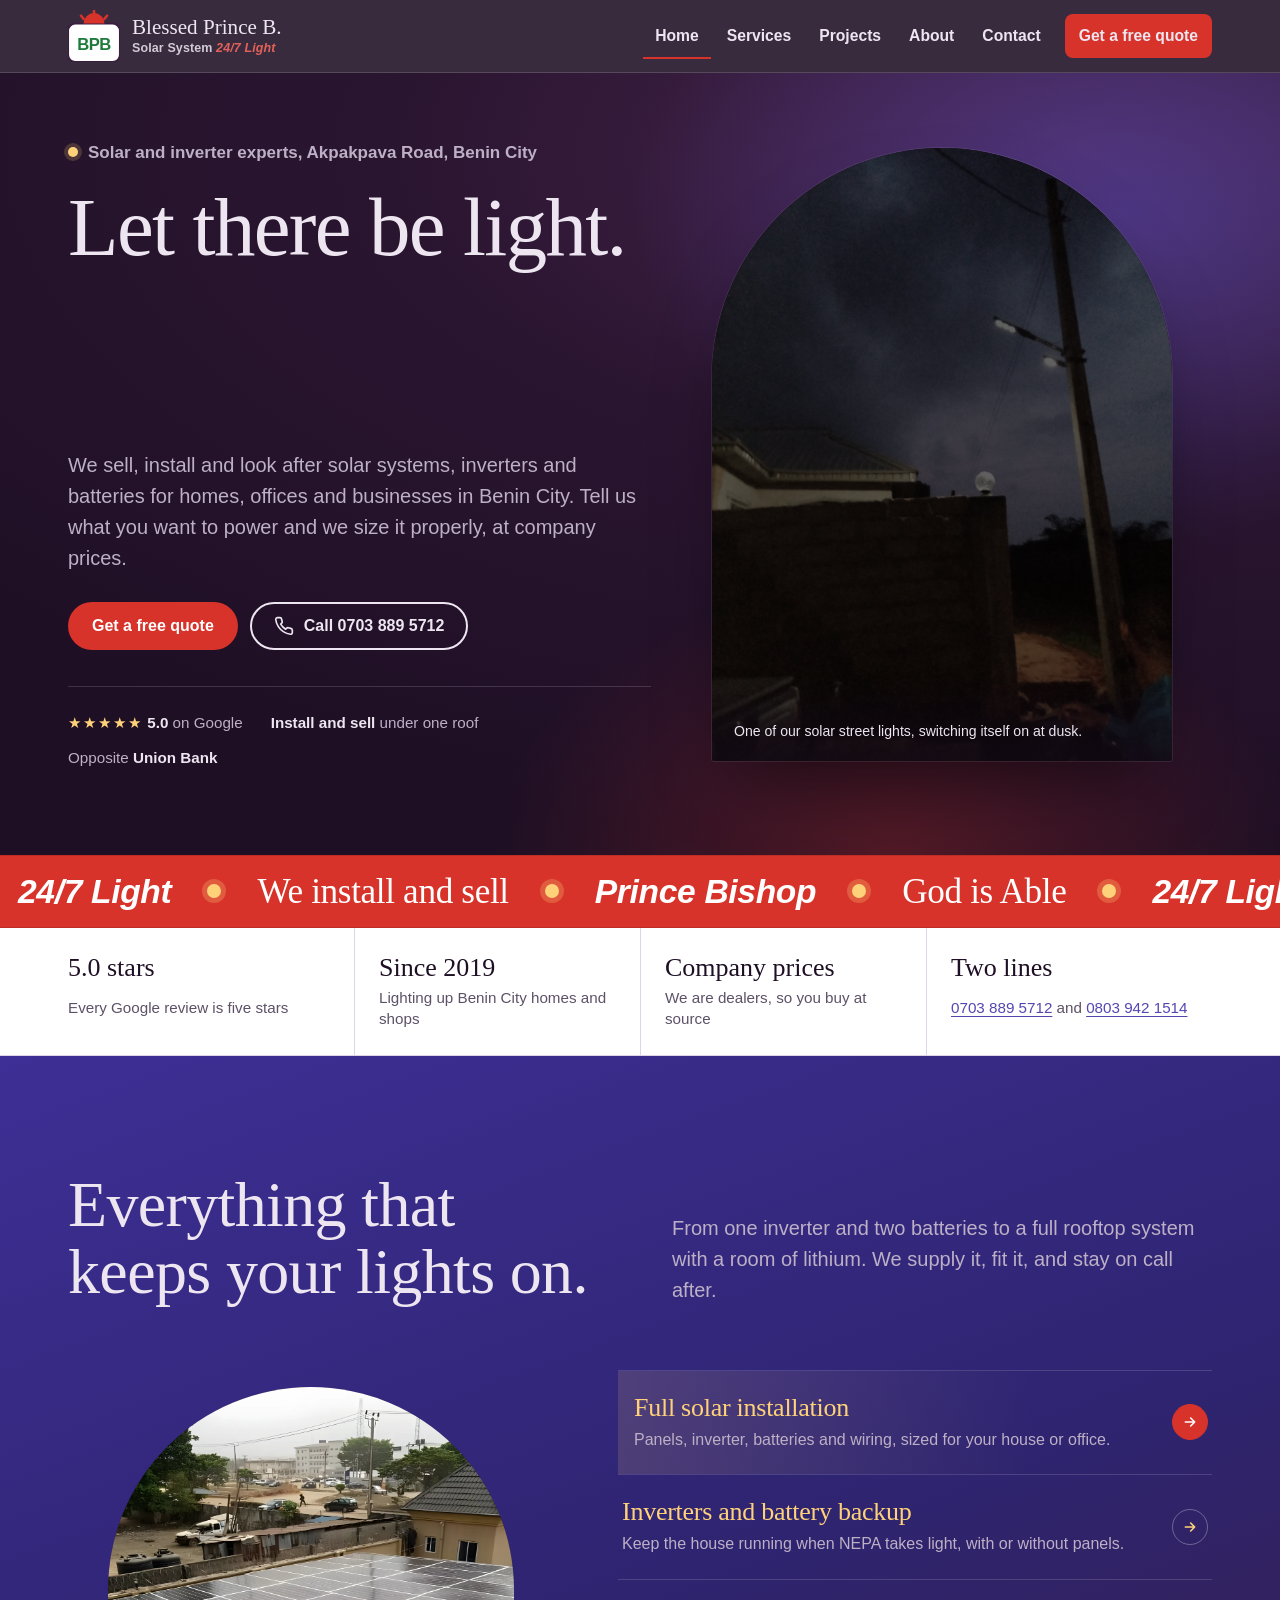
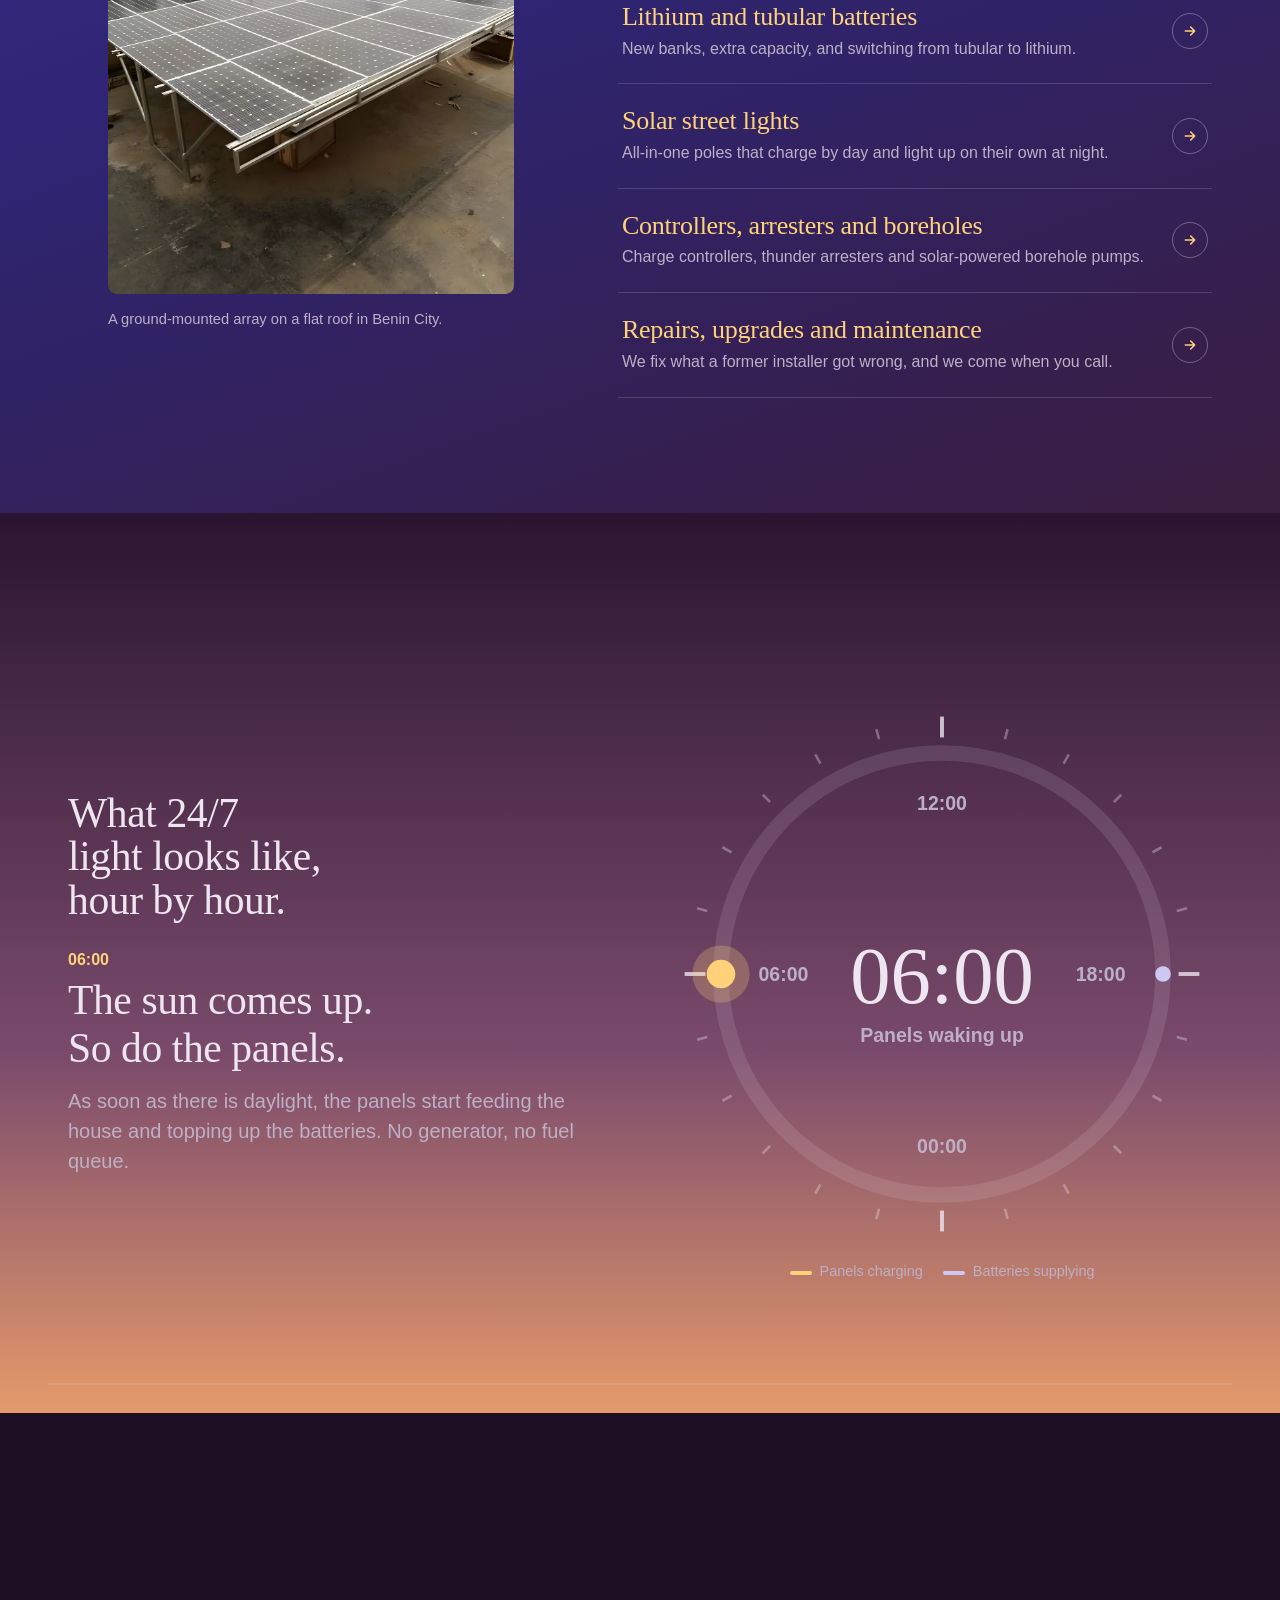
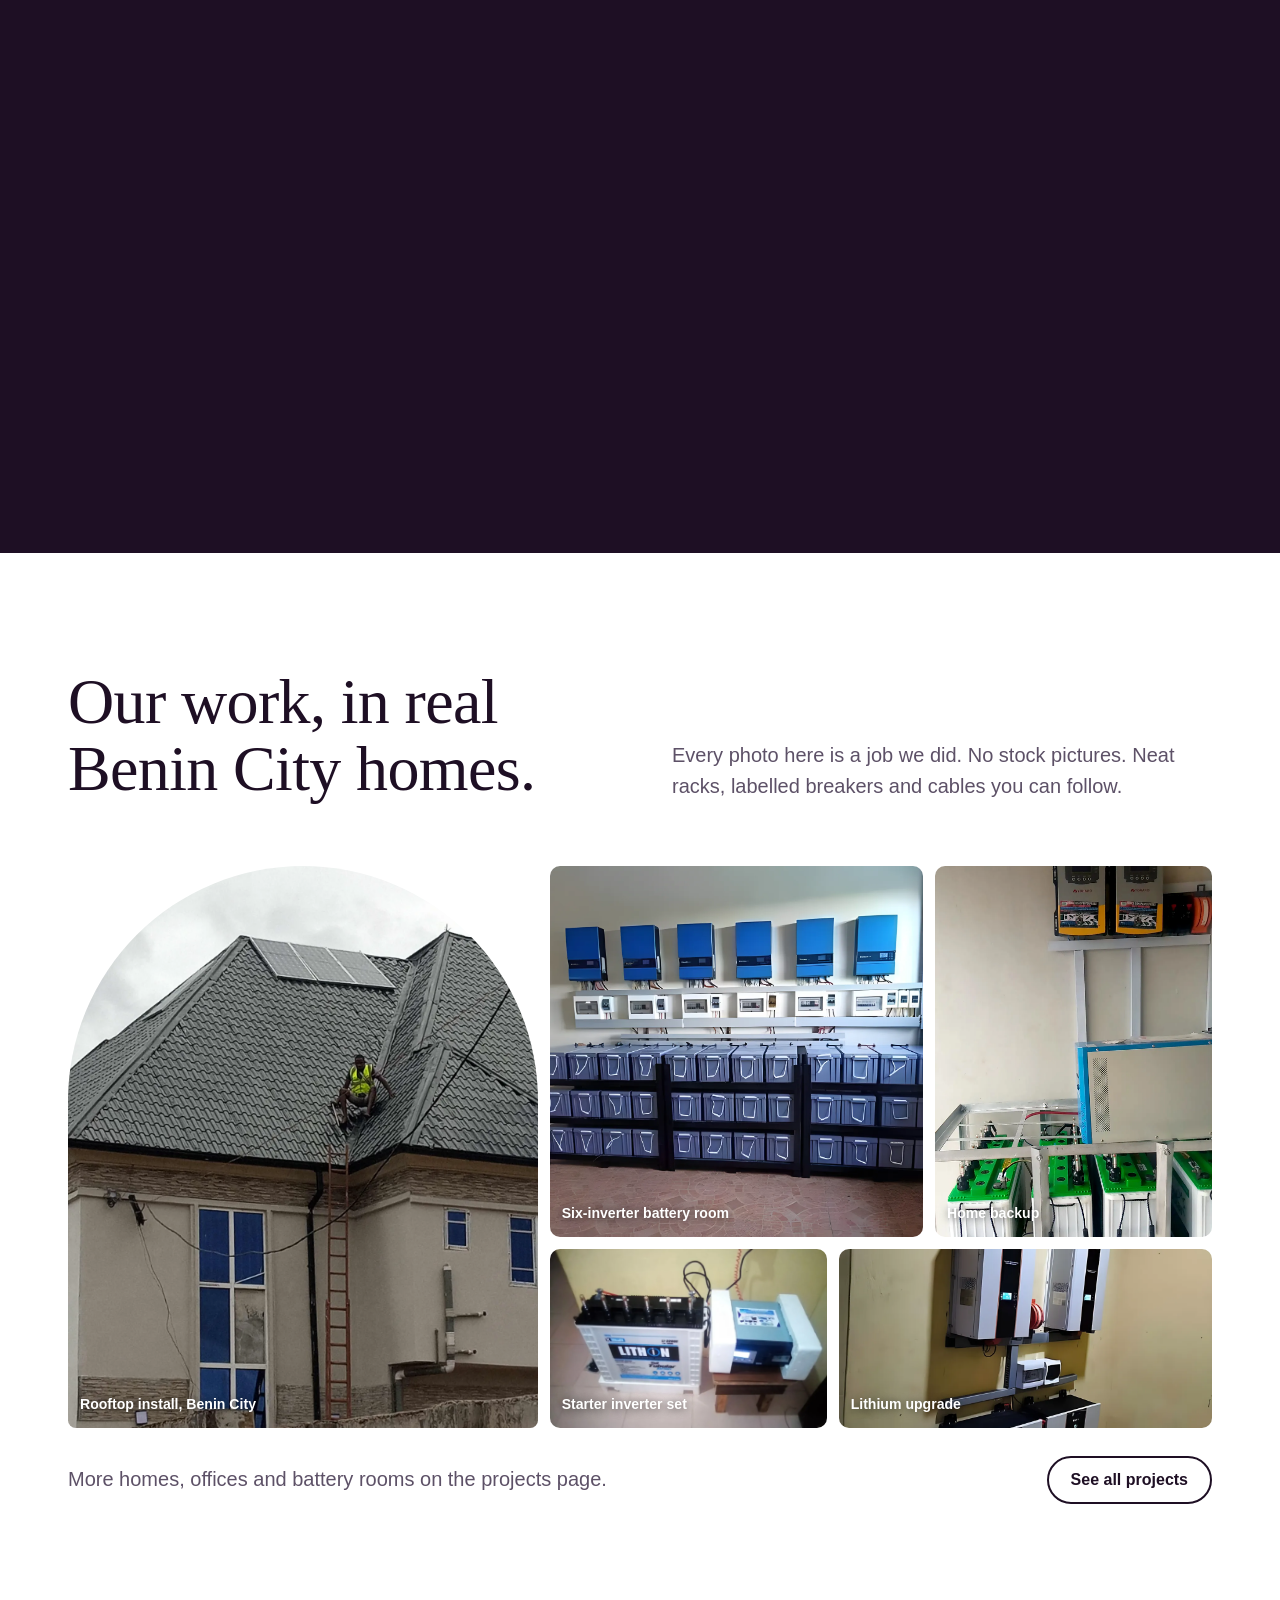
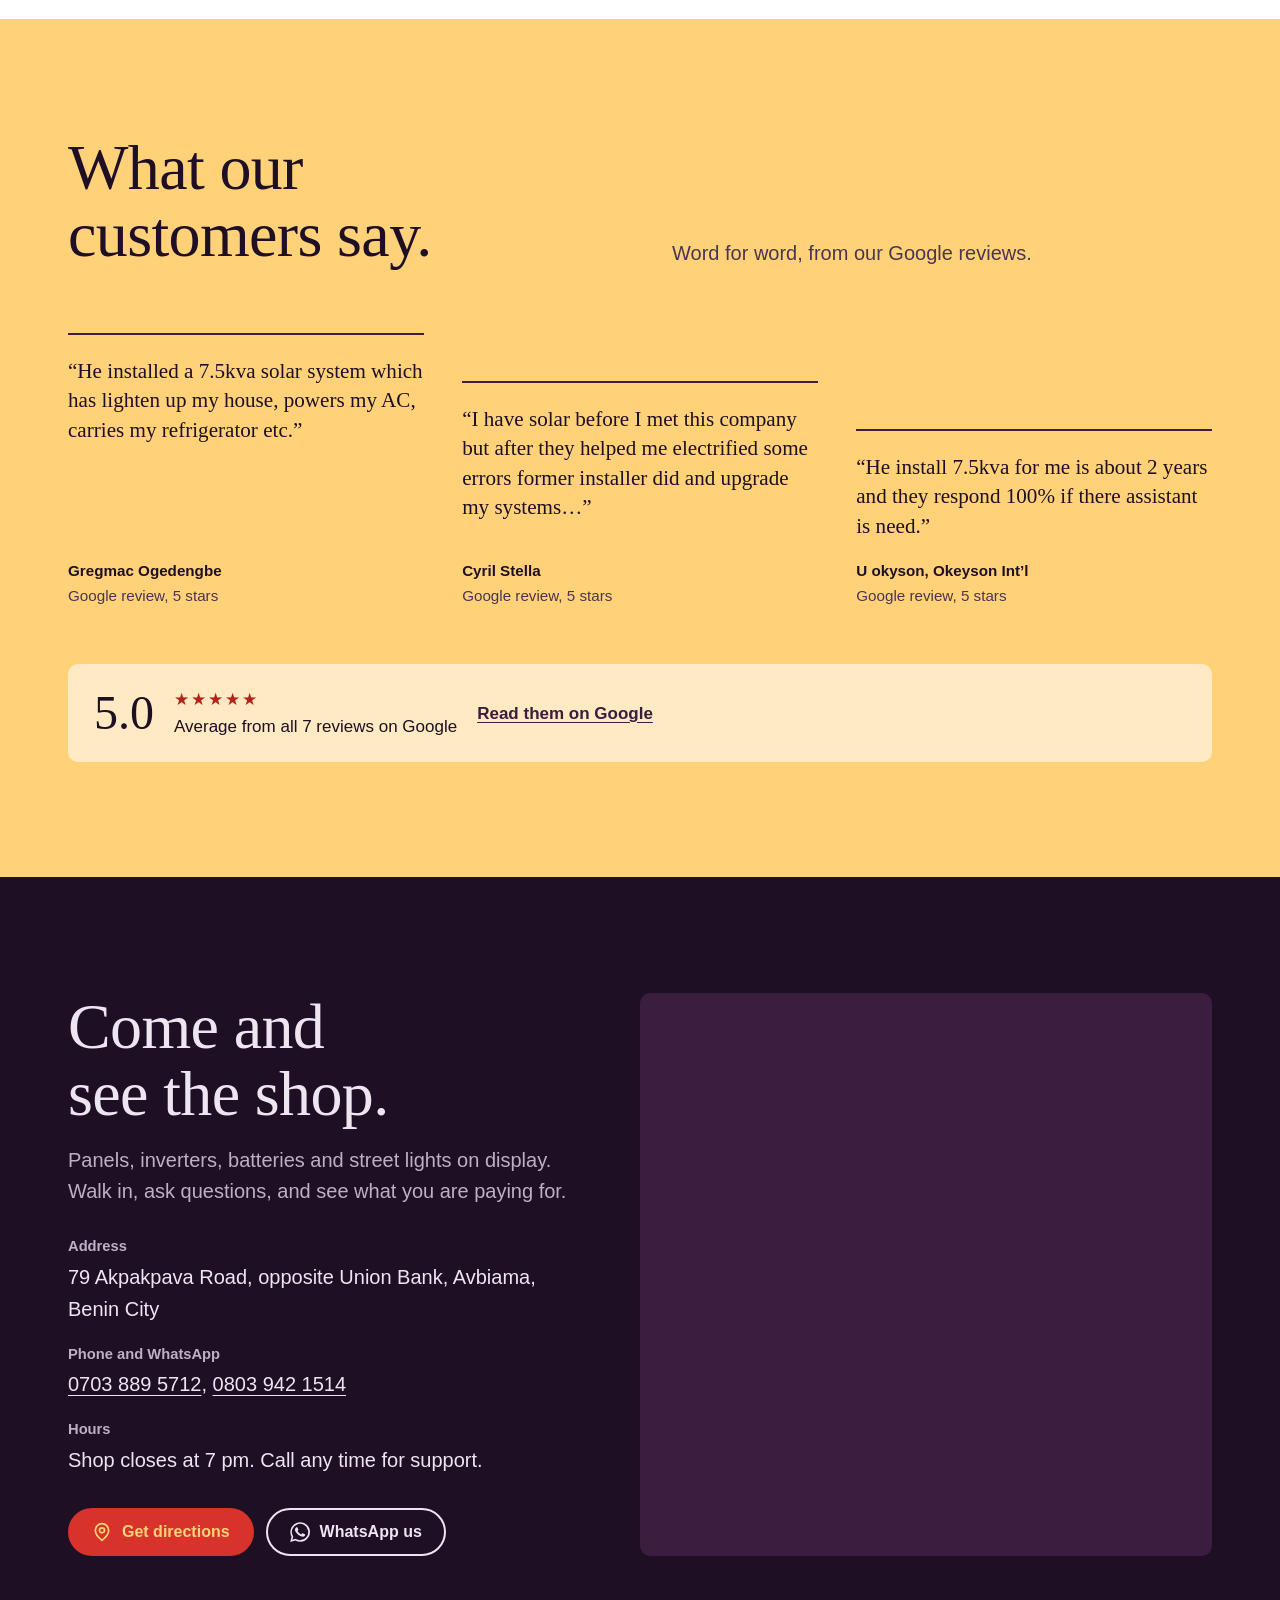
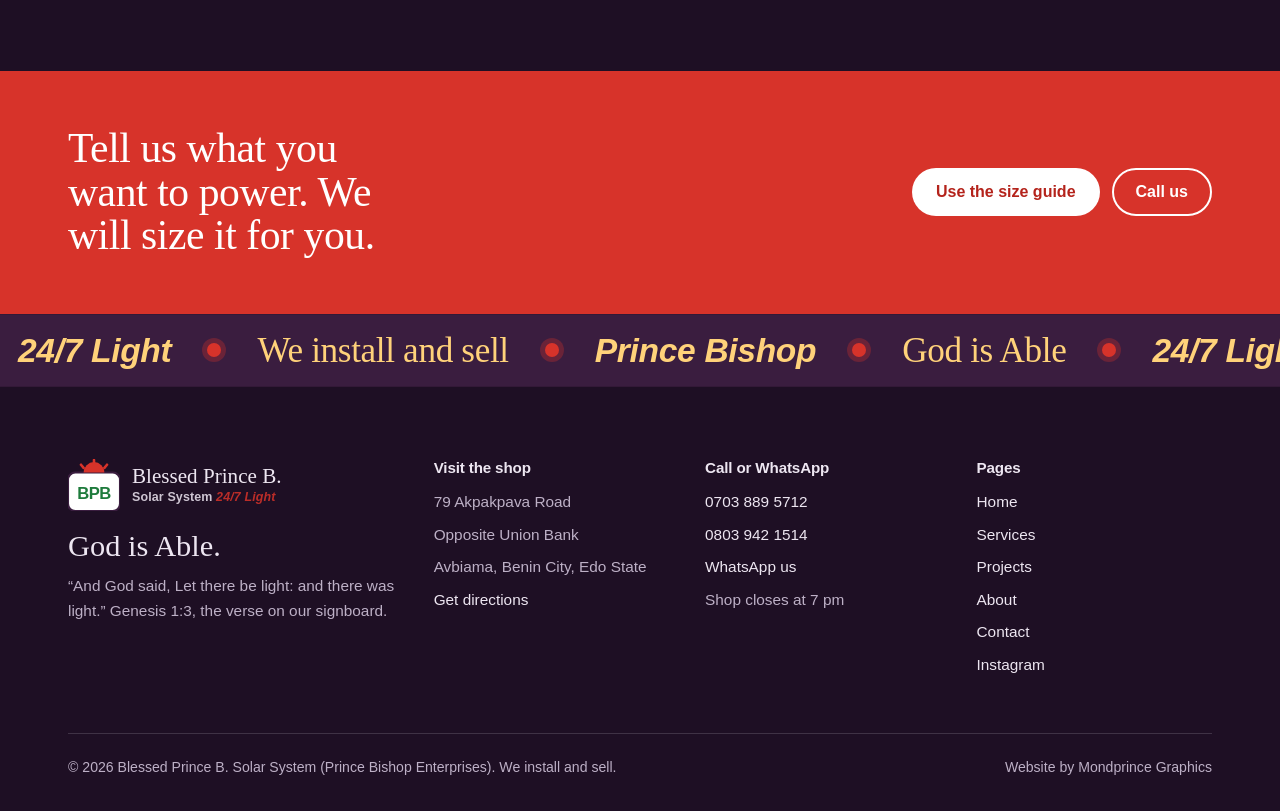
==== commit 619df664: "Add a logo entrance and mix the brand colours across sections The BPB badge draws itself, the sun ri" ====
--- a/index.html
+++ b/index.html
@@ -17,6 +17,12 @@
 <link rel="preload" href="fonts/schibsted-grotesk-latin.woff2" as="font" type="font/woff2" crossorigin>
 <link rel="preload" as="image" href="img/p15-1200.webp">
 <link rel="stylesheet" href="css/styles.css">
+<script>
+  /* Show the logo entrance once per session, never for reduced motion */
+  try {
+    if (!sessionStorage.getItem('bpb-intro') && !matchMedia('(prefers-reduced-motion: reduce)').matches) document.documentElement.classList.add('intro');
+  } catch (e) {}
+</script>
 <script type="application/ld+json">
 {
   "@context": "https://schema.org",
@@ -38,6 +44,24 @@
 </script>
 </head>
 <body>
+<div class="intro-screen">
+  <div class="intro-rays" aria-hidden="true"></div>
+  <div class="intro-mark" aria-hidden="true">
+    <svg class="intro-badge" viewBox="-6 -6 112 112">
+      <defs><clipPath id="above-plate"><rect x="-6" y="-6" width="112" height="32"/></clipPath></defs>
+      <g clip-path="url(#above-plate)"><circle class="ib-sun" cx="50" cy="26" r="20" fill="#D7332A"/></g>
+      <g class="ib-rays" stroke="#D7332A" stroke-width="5" stroke-linecap="round" fill="none">
+        <path pathLength="1" d="M50 2v8"/><path pathLength="1" d="M25 11l5 6"/><path pathLength="1" d="M75 11l-5 6"/>
+      </g>
+      <path class="ib-plate" pathLength="1" d="M14 26h72a14 14 0 0 1 14 14v46a14 14 0 0 1-14 14H14A14 14 0 0 1 0 86V40a14 14 0 0 1 14-14z" stroke="#FFFFFF" stroke-width="3"/>
+      <text class="ib-text" x="50" y="76" text-anchor="middle" font-family="'Schibsted Grotesk',Arial,sans-serif" font-weight="900" font-size="32" letter-spacing="-1" fill="#1E7B3C">BPB</text>
+    </svg>
+    <p class="intro-word"><span style="--i:0">B</span><span style="--i:1">l</span><span style="--i:2">e</span><span style="--i:3">s</span><span style="--i:4">s</span><span style="--i:5">e</span><span style="--i:6">d</span><span style="--i:7">&nbsp;</span><span style="--i:8">P</span><span style="--i:9">r</span><span style="--i:10">i</span><span style="--i:11">n</span><span style="--i:12">c</span><span style="--i:13">e</span><span style="--i:14">&nbsp;</span><span style="--i:15">B</span><span style="--i:16">.</span></p>
+    <p class="intro-tag">Solar System <i>24/7 Light</i></p>
+  </div>
+  <button class="intro-skip" type="button">Skip intro</button>
+  <div class="intro-bar" aria-hidden="true"><span></span></div>
+</div>
 <a class="skip" href="#main">Skip to content</a>
 <header class="site-header over-dark">
   <div class="wrap header-in">
@@ -76,6 +100,8 @@
     </div>
   </section>
 
+  <div class="marquee red" aria-hidden="true"><div class="marquee-track"><div class="marquee-group"><span>24/7 Light</span><i></i><span class="serif">We install and sell</span><i></i><span>Prince Bishop</span><i></i><span class="serif">God is Able</span><i></i></div><div class="marquee-group"><span>24/7 Light</span><i></i><span class="serif">We install and sell</span><i></i><span>Prince Bishop</span><i></i><span class="serif">God is Able</span><i></i></div><div class="marquee-group"><span>24/7 Light</span><i></i><span class="serif">We install and sell</span><i></i><span>Prince Bishop</span><i></i><span class="serif">God is Able</span><i></i></div><div class="marquee-group"><span>24/7 Light</span><i></i><span class="serif">We install and sell</span><i></i><span>Prince Bishop</span><i></i><span class="serif">God is Able</span><i></i></div></div></div>
+
   <section class="proof" aria-label="Why people choose us">
     <div class="wrap proof-in">
       <div class="proof-item"><b>5.0 stars</b><span>Every Google review is five stars</span></div>
@@ -85,7 +111,7 @@
     </div>
   </section>
 
-  <section class="section" aria-labelledby="svc-title">
+  <section class="section violet" aria-labelledby="svc-title">
     <div class="wrap">
       <div class="head">
         <h2 id="svc-title">Everything that keeps your lights on.</h2>
@@ -186,7 +212,7 @@
     </div>
   </section>
 
-  <section class="section" aria-labelledby="reviews-title">
+  <section class="section gold" aria-labelledby="reviews-title">
     <div class="wrap">
       <div class="head">
         <h2 id="reviews-title">What our customers say.</h2>
@@ -246,6 +272,7 @@
   </section>
 </main>
 
+<div class="marquee plum" aria-hidden="true"><div class="marquee-track"><div class="marquee-group"><span>24/7 Light</span><i></i><span class="serif">We install and sell</span><i></i><span>Prince Bishop</span><i></i><span class="serif">God is Able</span><i></i></div><div class="marquee-group"><span>24/7 Light</span><i></i><span class="serif">We install and sell</span><i></i><span>Prince Bishop</span><i></i><span class="serif">God is Able</span><i></i></div><div class="marquee-group"><span>24/7 Light</span><i></i><span class="serif">We install and sell</span><i></i><span>Prince Bishop</span><i></i><span class="serif">God is Able</span><i></i></div><div class="marquee-group"><span>24/7 Light</span><i></i><span class="serif">We install and sell</span><i></i><span>Prince Bishop</span><i></i><span class="serif">God is Able</span><i></i></div></div></div>
 <footer class="site-footer">
   <div class="wrap">
     <div class="foot-grid">
--- a/css/styles.css
+++ b/css/styles.css
@@ -143,7 +143,10 @@
 }
 
 /* ---------- Home hero ---------- */
-.hero { position: relative; overflow: hidden; background: radial-gradient(120% 90% at 85% 10%, #4A2650 0%, var(--plum-2) 45%, var(--night) 100%); color: var(--on-dark); }
+.hero { position: relative; overflow: hidden; color: var(--on-dark); background:
+  radial-gradient(55% 60% at 88% 18%, rgba(84, 70, 176, .55) 0%, transparent 70%),
+  radial-gradient(45% 50% at 70% 100%, rgba(215, 51, 42, .28) 0%, transparent 70%),
+  radial-gradient(120% 90% at 85% 10%, #4A2650 0%, var(--plum-2) 45%, var(--night) 100%); }
 .hero-in { display: grid; grid-template-columns: 1.08fr .92fr; gap: clamp(32px, 5vw, 80px); align-items: center; padding-top: clamp(32px, 4.5vw, 72px); padding-bottom: clamp(56px, 6vw, 88px); }
 .hero-kicker { font-weight: 600; color: var(--on-dark-muted); margin-bottom: 22px; display: flex; align-items: center; gap: 10px; }
 .hero-kicker .dot { width: 10px; height: 10px; border-radius: 50%; background: var(--lamp); box-shadow: 0 0 0 4px rgba(255, 210, 122, .18); }
@@ -327,7 +330,10 @@
 .cta-band :focus-visible { outline-color: #fff; }
 
 /* ---------- Page hero (inner pages) ---------- */
-.page-hero { background: radial-gradient(110% 120% at 90% 0%, #4A2650 0%, var(--plum-2) 50%, var(--night) 100%); color: var(--on-dark); }
+.page-hero { color: var(--on-dark); background:
+  radial-gradient(50% 70% at 92% 0%, rgba(84, 70, 176, .6) 0%, transparent 70%),
+  radial-gradient(40% 60% at 0% 100%, rgba(215, 51, 42, .3) 0%, transparent 70%),
+  radial-gradient(110% 120% at 90% 0%, #4A2650 0%, var(--plum-2) 50%, var(--night) 100%); }
 .page-hero .wrap { padding-top: clamp(48px, 7vw, 104px); padding-bottom: clamp(48px, 6vw, 88px); display: grid; grid-template-columns: 1.3fr .7fr; gap: 32px; align-items: end; }
 .page-hero h1 { font-size: var(--step-5); line-height: .98; letter-spacing: -.02em; max-width: 13ch; }
 .page-hero .lede { color: var(--on-dark-muted); margin: 0; }
@@ -478,6 +484,87 @@
   body { padding-bottom: 72px; }
 }
 
+/* ---------- Colour-mixed sections ---------- */
+.violet { color: var(--on-dark); background: linear-gradient(160deg, #3D2F95 0%, #2E2470 50%, #3A1D3F 100%); }
+.violet .head p, .violet .svc-list p, .violet .svc-figure figcaption, .violet .extra p { color: var(--on-dark-muted); }
+.violet .svc-list, .violet .svc-list li, .violet .extras, .violet .extra { border-color: var(--line-dark); }
+.violet .svc-list a:hover, .violet .svc-list a:focus-visible, .violet .svc-list a.on { background: linear-gradient(90deg, rgba(255, 210, 122, .14), transparent 70%); }
+.violet .svc-list .chev { border-color: rgba(255, 255, 255, .3); }
+.violet a { color: var(--lamp); }
+.violet :focus-visible { outline-color: var(--lamp); }
+
+.gold { background: var(--lamp); color: var(--ink); }
+.gold .head p, .gold .review figcaption, .gold .value p { color: #4A3550; }
+.gold .review { border-top-color: var(--plum); }
+.gold .review figcaption b { color: var(--ink); }
+.gold .rating-card { background: rgba(255, 255, 255, .55); }
+.gold .stars { color: var(--red-ink); }
+.gold a { color: var(--plum); }
+.gold .value q { color: var(--plum); }
+.gold :focus-visible { outline-color: var(--plum); }
+
+/* Signboard ticker: the red "24/7 LIGHT" lettering, set moving */
+.marquee { overflow: hidden; background: var(--red); color: #fff; border-block: 1px solid rgba(0, 0, 0, .12); }
+.marquee.plum { background: var(--plum); color: var(--lamp); }
+.marquee-track { display: flex; width: max-content; animation: ticker 32s linear infinite; }
+.marquee-group { display: flex; align-items: center; gap: 36px; padding: 18px; }
+.marquee span { font: italic 900 clamp(1.3rem, 1rem + 1.4vw, 2.1rem)/1 var(--sans); letter-spacing: -.01em; white-space: nowrap; }
+.marquee span.serif { font: 400 clamp(1.4rem, 1.1rem + 1.4vw, 2.2rem)/1 var(--serif); }
+.marquee i { width: 14px; height: 14px; border-radius: 50%; background: var(--lamp); box-shadow: 0 0 0 5px rgba(255, 210, 122, .25); flex: none; }
+.marquee.plum i { background: var(--red); box-shadow: 0 0 0 5px rgba(215, 51, 42, .3); }
+@keyframes ticker { to { transform: translateX(-50%); } }
+@media (prefers-reduced-motion: reduce) { .marquee-track { animation: none; } }
+
+/* ---------- Logo entrance (Home, once per session) ---------- */
+.intro-screen { display: none; }
+html.intro { overflow: hidden; }
+html.intro .intro-screen {
+  position: fixed; inset: 0; z-index: 1000; display: grid; place-items: center; overflow: hidden;
+  background:
+    radial-gradient(45% 40% at 50% 44%, rgba(84, 70, 176, .7) 0%, transparent 70%),
+    radial-gradient(30% 28% at 50% 40%, rgba(215, 51, 42, .35) 0%, transparent 70%),
+    var(--night);
+  clip-path: inset(0 0 0 0);
+  transition: clip-path .9s cubic-bezier(.76, 0, .24, 1);
+  /* Fail-safe: if the script never runs, the screen still gets out of the way */
+  animation: intro-failsafe .5s 5s forwards;
+}
+html.intro-out .intro-screen { clip-path: inset(0 0 100% 0); }
+@keyframes intro-failsafe { to { opacity: 0; visibility: hidden; } }
+.intro-rays {
+  position: absolute; width: 170vmax; aspect-ratio: 1; left: 50%; top: 42%; translate: -50% -50%;
+  background: repeating-conic-gradient(from 0deg, rgba(255, 210, 122, .09) 0 5deg, transparent 5deg 15deg);
+  -webkit-mask: radial-gradient(circle, #000 0, transparent 45%); mask: radial-gradient(circle, #000 0, transparent 45%);
+  opacity: 0; animation: rays-in 1.4s .8s ease-out forwards, rays-spin 40s linear infinite;
+}
+@keyframes rays-in { to { opacity: 1; } }
+@keyframes rays-spin { to { rotate: 360deg; } }
+.intro-mark { position: relative; display: grid; justify-items: center; text-align: center; padding: 0 16px; transition: transform .9s cubic-bezier(.76, 0, .24, 1), opacity .6s; }
+html.intro-out .intro-mark { transform: translateY(-40px) scale(.94); opacity: 0; }
+.intro-badge { width: clamp(104px, 20vw, 156px); height: auto; overflow: visible; }
+.ib-plate { fill: rgba(255, 255, 255, 0); stroke-dasharray: 1; stroke-dashoffset: 1; animation: plate-draw .8s .15s cubic-bezier(.65, 0, .35, 1) forwards, plate-fill .4s .85s ease-out forwards; }
+@keyframes plate-draw { to { stroke-dashoffset: 0; } }
+@keyframes plate-fill { to { fill: #fff; } }
+.ib-sun { transform-box: fill-box; transform-origin: center; transform: translateY(26px); animation: sun-rise .7s .95s cubic-bezier(.22, 1, .36, 1) forwards; }
+@keyframes sun-rise { to { transform: none; } }
+.ib-rays path { stroke-dasharray: 1; stroke-dashoffset: 1; animation: plate-draw .35s cubic-bezier(.22, 1, .36, 1) forwards; }
+.ib-rays path:nth-child(1) { animation-delay: 1.4s; }
+.ib-rays path:nth-child(2) { animation-delay: 1.48s; }
+.ib-rays path:nth-child(3) { animation-delay: 1.56s; }
+.ib-text { opacity: 0; transform: translateY(8px); animation: rise-in .5s 1.1s cubic-bezier(.22, 1, .36, 1) forwards; }
+.intro-word { margin: 28px 0 0; max-width: none; font: 400 clamp(2.3rem, 1.4rem + 4.4vw, 4.6rem)/1 var(--serif); color: #fff; letter-spacing: -.02em; }
+.intro-word span { display: inline-block; opacity: 0; transform: translateY(.45em); filter: blur(6px); animation: letter-in .7s cubic-bezier(.22, 1, .36, 1) forwards; animation-delay: calc(1.35s + var(--i) * 38ms); }
+@keyframes letter-in { to { opacity: 1; transform: none; filter: blur(0); } }
+@keyframes rise-in { to { opacity: 1; transform: none; } }
+.intro-tag { margin: 14px 0 0; font-weight: 700; color: var(--on-dark-muted); letter-spacing: .02em; opacity: 0; transform: translateY(8px); animation: rise-in .6s 2.05s ease-out forwards; }
+.intro-tag i { color: #FF6B5F; font-weight: 900; }
+.intro-skip { position: absolute; right: 20px; top: 20px; min-height: 44px; padding: 0 16px; border-radius: 999px; border: 1px solid rgba(255, 255, 255, .3); background: transparent; color: var(--on-dark); font: 600 .9rem var(--sans); cursor: pointer; }
+.intro-skip:hover { background: rgba(255, 255, 255, .08); }
+.intro-skip:focus-visible { outline: 3px solid var(--lamp); outline-offset: 3px; }
+.intro-bar { position: absolute; left: 50%; bottom: 40px; width: min(220px, 50vw); height: 2px; translate: -50% 0; background: rgba(255, 255, 255, .14); overflow: hidden; border-radius: 2px; }
+.intro-bar span { display: block; height: 100%; background: linear-gradient(90deg, var(--red), var(--lamp)); transform-origin: left; transform: scaleX(0); animation: bar-fill 3s linear forwards; }
+@keyframes bar-fill { to { transform: scaleX(1); } }
+
 /* Gentle reveal on the few elements that ask for it */
 .js .reveal { opacity: 0; transform: translateY(24px); transition: opacity .8s var(--ease-out), transform .8s var(--ease-out); }
 .js .reveal.in { opacity: 1; transform: none; }
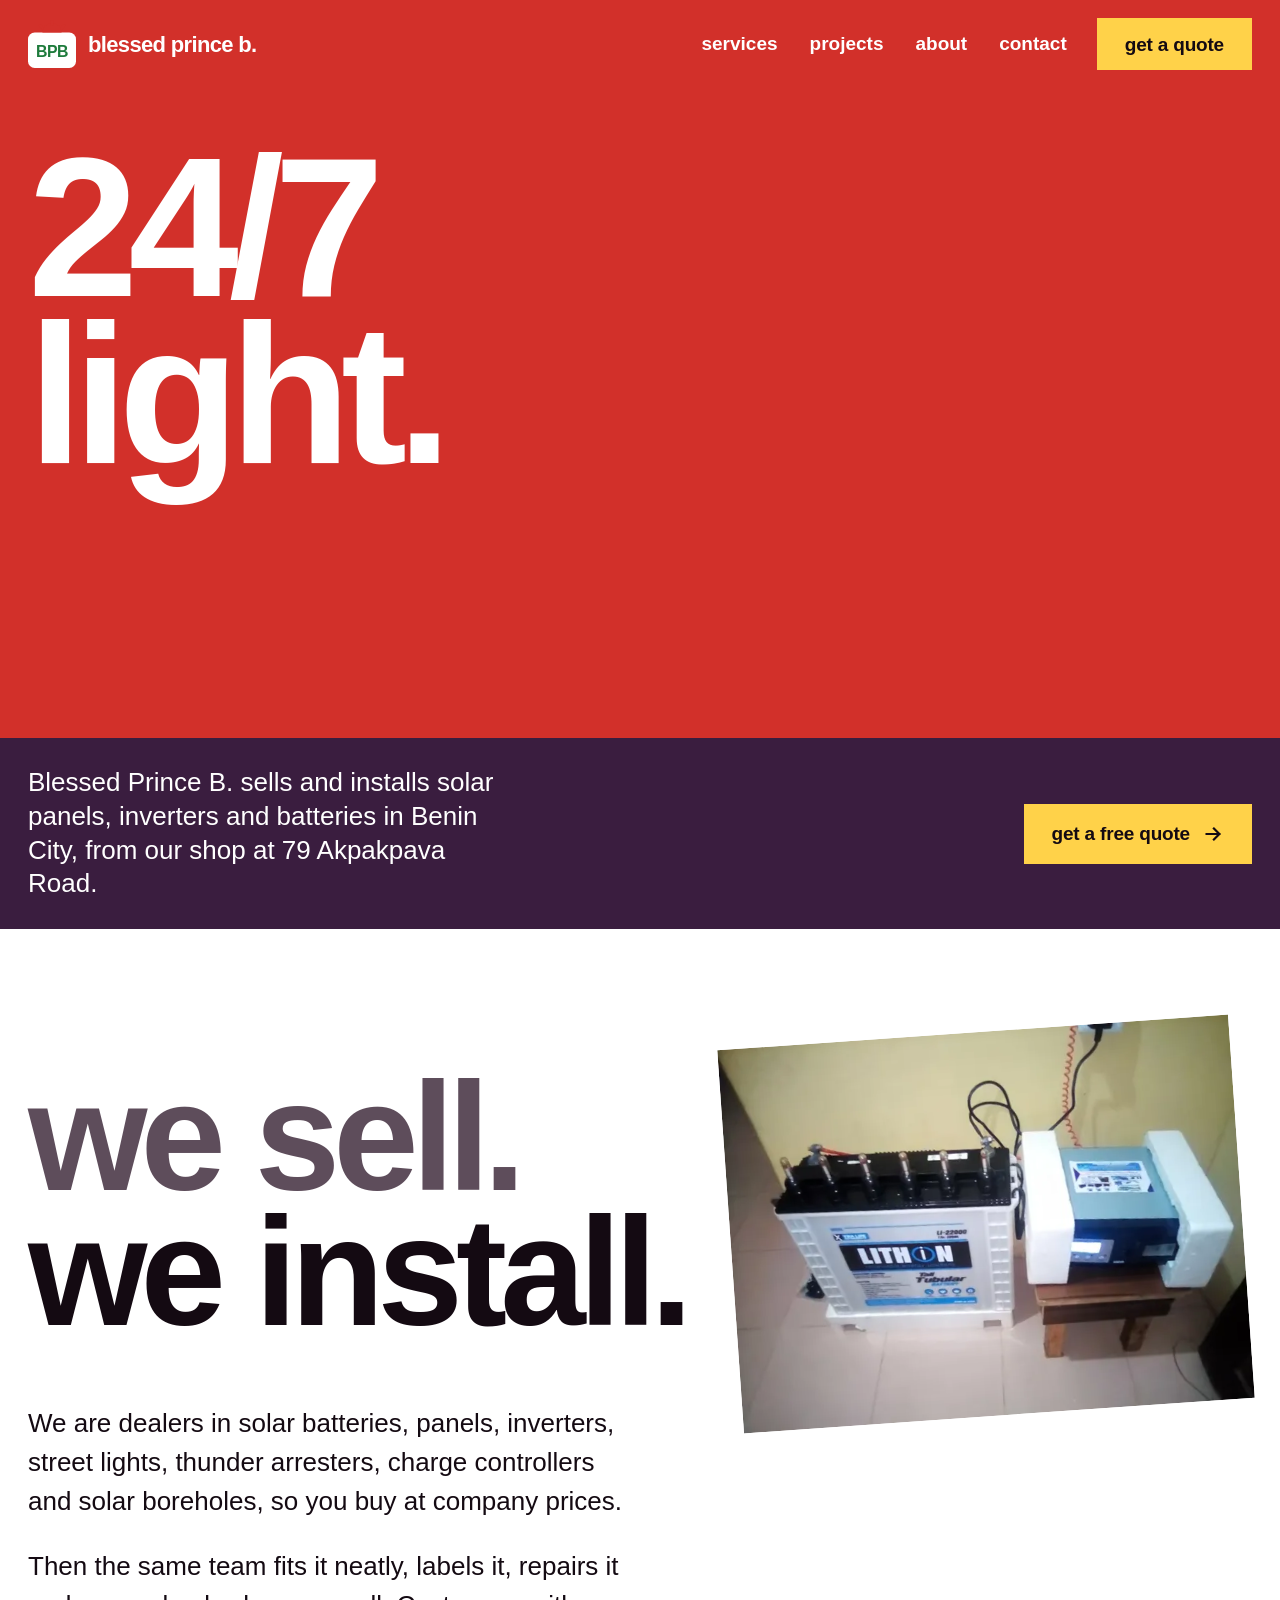
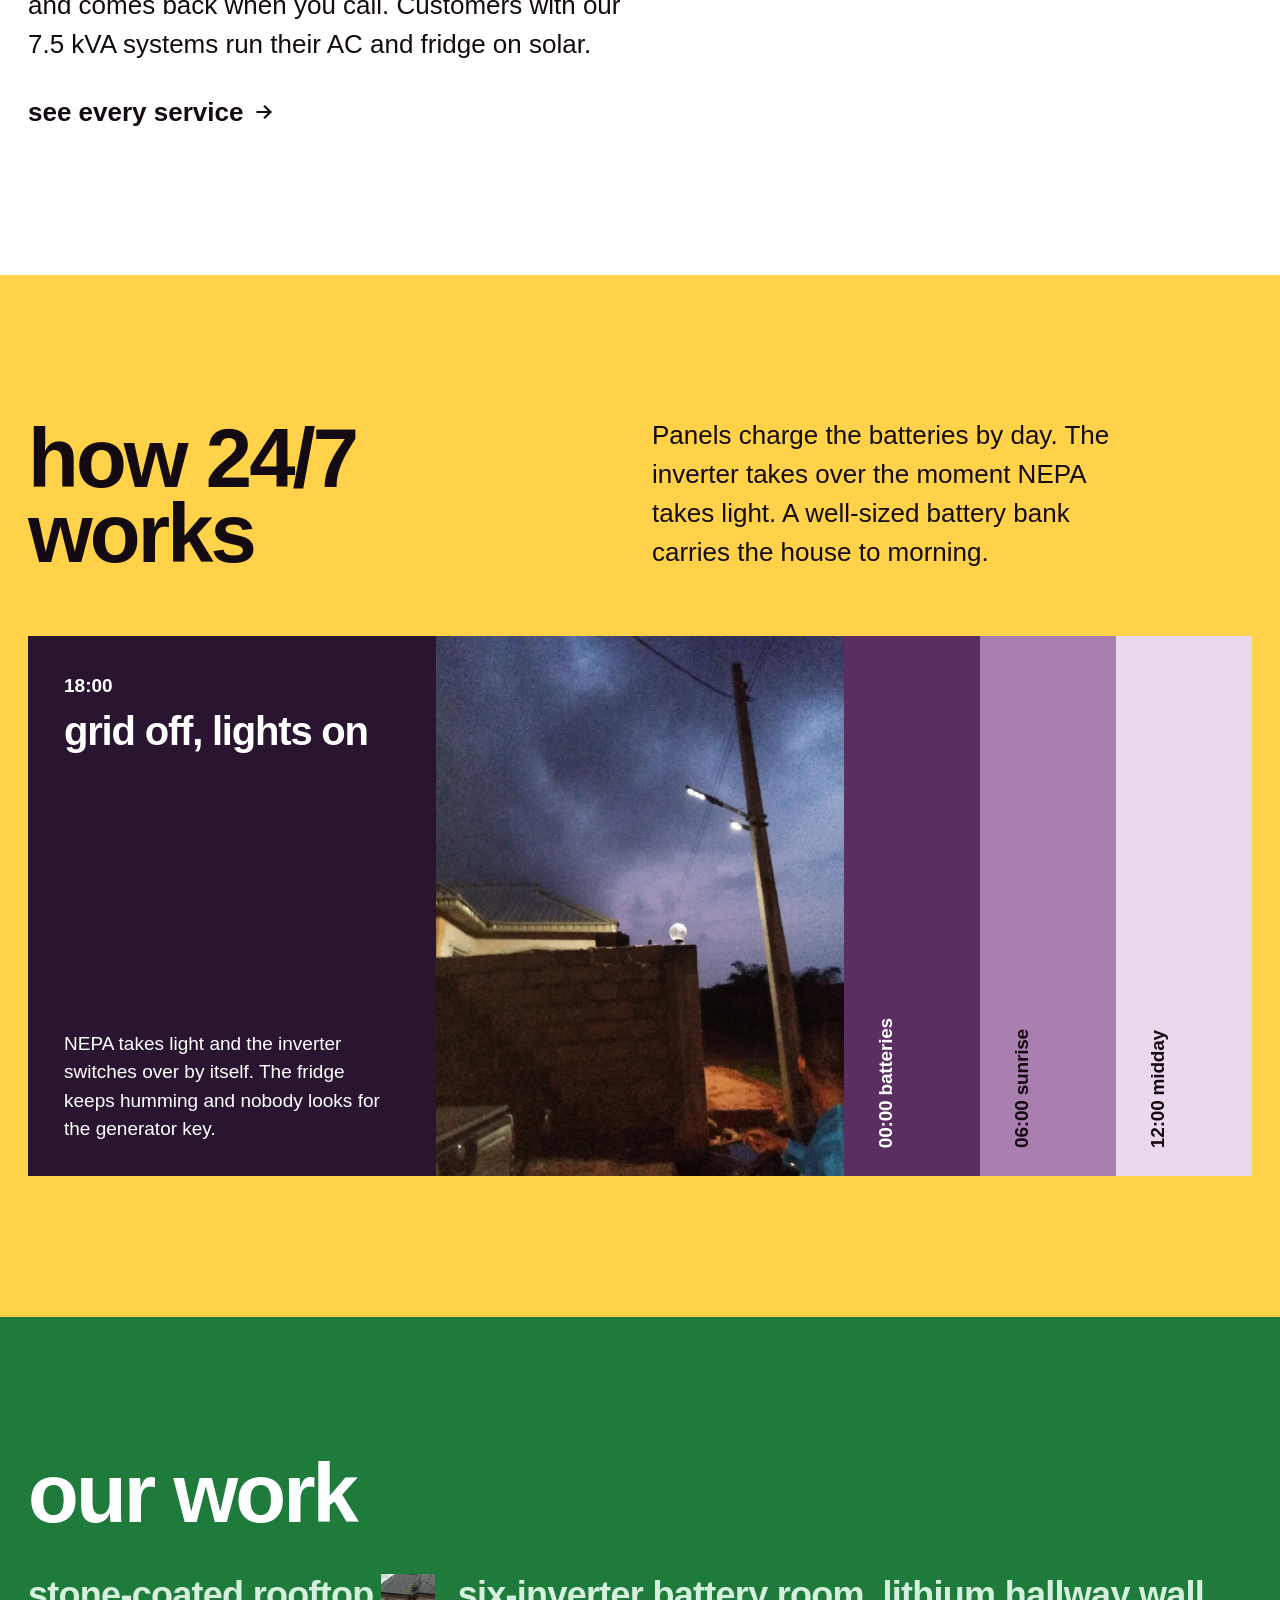
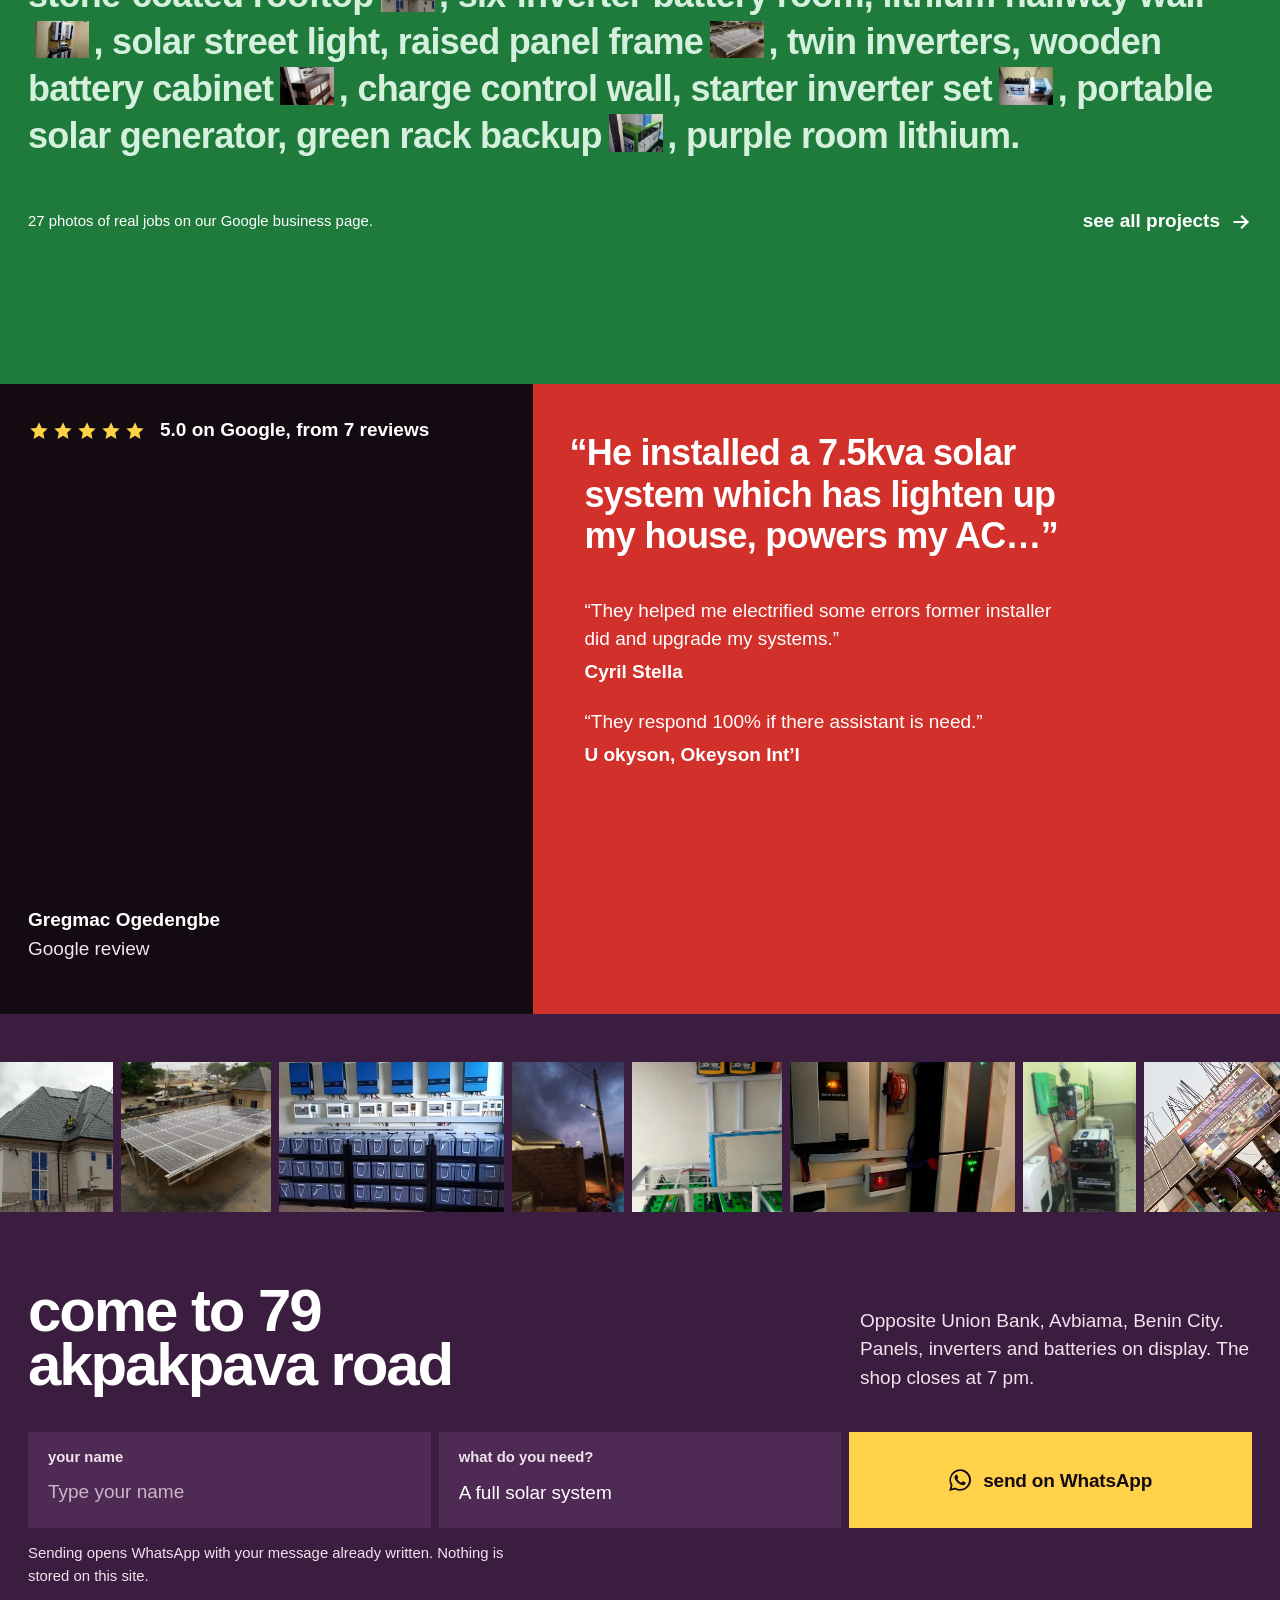
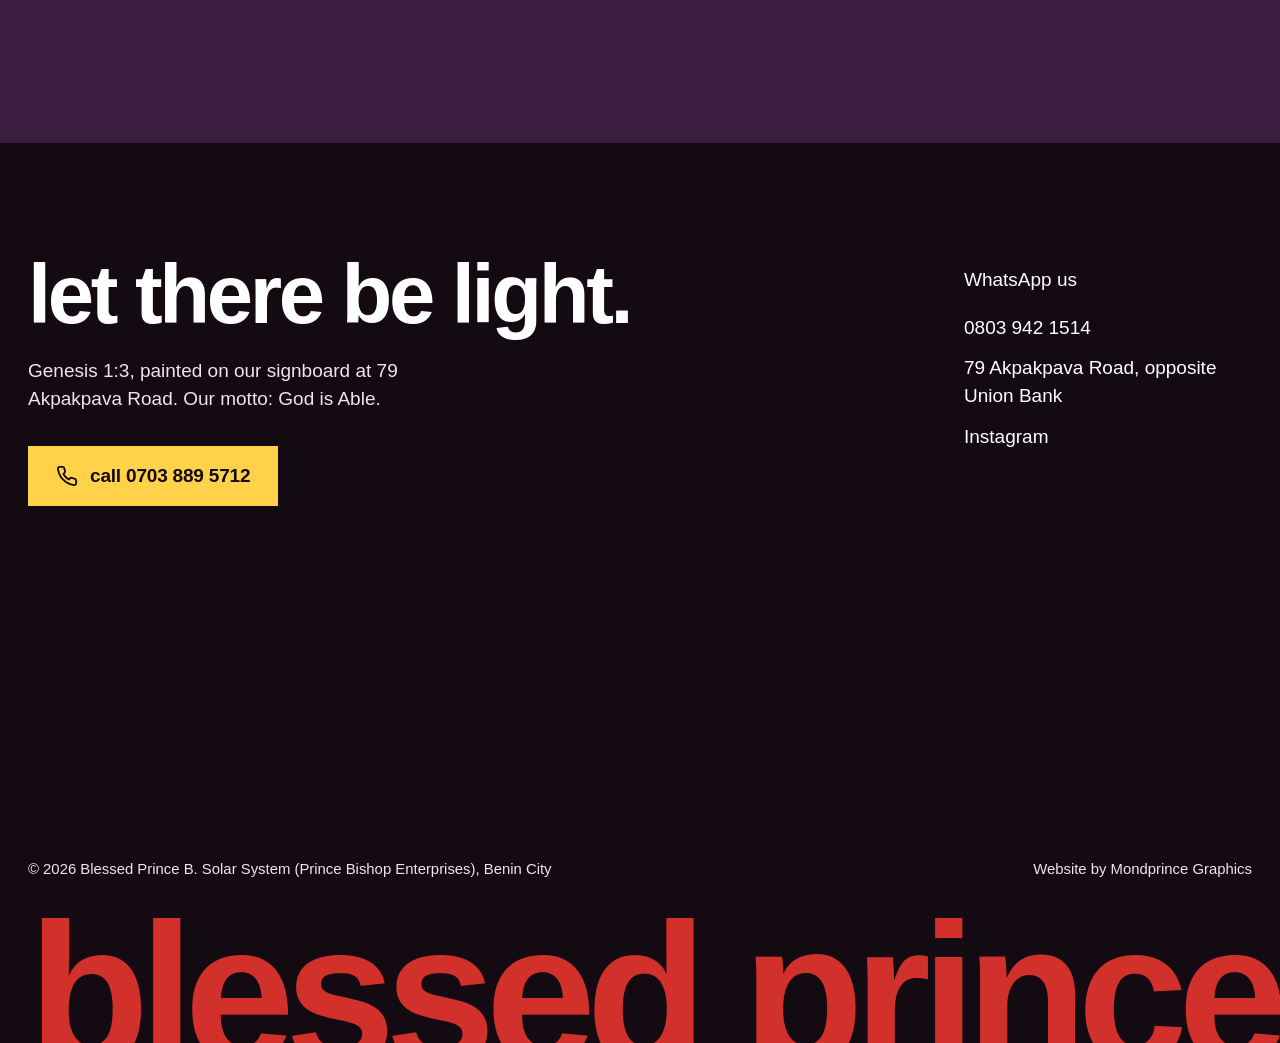
==== commit eb3a0aab: "Rebrand as a street poster built from the 24/7 LIGHT signboard Taste direction "Loud and flat": flat" ====
--- a/index.html
+++ b/index.html
@@ -3,320 +3,202 @@
 <head>
 <meta charset="utf-8">
 <meta name="viewport" content="width=device-width, initial-scale=1">
-<title>Blessed Prince B. Solar System | Solar, inverters and batteries in Benin City</title>
-<meta name="description" content="Blessed Prince B. Solar System (Prince Bishop) sells and installs solar panels, inverters, lithium and tubular batteries, street lights and solar boreholes. 79 Akpakpava Road, opposite Union Bank, Benin City.">
-<meta name="theme-color" content="#1E0F24">
+<title>Blessed Prince B. Solar System | 24/7 light in Benin City</title>
+<meta name="description" content="Blessed Prince B. (Prince Bishop) sells and installs solar panels, inverters, lithium and tubular batteries, street lights and solar boreholes. 79 Akpakpava Road, opposite Union Bank, Benin City.">
+<meta name="theme-color" content="#D2302A">
 <link rel="icon" href="favicon.svg" type="image/svg+xml">
-<meta property="og:title" content="Blessed Prince B. Solar System, Benin City">
-<meta property="og:description" content="Solar, inverters and batteries, installed and sold at company prices. 79 Akpakpava Road, opposite Union Bank.">
+<meta property="og:title" content="Blessed Prince B. Solar System | 24/7 light in Benin City">
+<meta property="og:description" content="Blessed Prince B. (Prince Bishop) sells and installs solar panels, inverters, lithium and tubular batteries, street lights and solar boreholes. 79 Akpakpava Road, opposite Union Bank, Benin City.">
 <meta property="og:image" content="https://mondayjohn918.github.io/blessed-prince-solar/og.jpg">
 <meta property="og:url" content="https://mondayjohn918.github.io/blessed-prince-solar/">
+<meta property="og:type" content="website">
 <link rel="canonical" href="https://mondayjohn918.github.io/blessed-prince-solar/">
-<meta property="og:type" content="website">
-<link rel="preload" href="fonts/gloock-latin.woff2" as="font" type="font/woff2" crossorigin>
-<link rel="preload" href="fonts/schibsted-grotesk-latin.woff2" as="font" type="font/woff2" crossorigin>
+<link rel="preload" href="fonts/cabinet-grotesk-black.woff2" as="font" type="font/woff2" crossorigin>
+<link rel="preload" href="fonts/cabinet-grotesk-medium.woff2" as="font" type="font/woff2" crossorigin>
+<link rel="stylesheet" href="css/styles.css?v=b3251d69">
 <link rel="preload" as="image" href="img/p15-1200.webp">
-<link rel="stylesheet" href="css/styles.css">
+<script type="application/ld+json">
+{"@context":"https://schema.org","@type":"LocalBusiness","name":"Blessed Prince B. Solar System (Prince Bishop Enterprises)",
+"description":"Sales and installation of solar panels, inverters, solar batteries, street lights, charge controllers, thunder arresters and solar boreholes.",
+"telephone":["+2347038895712","+2348039421514"],
+"address":{"@type":"PostalAddress","streetAddress":"79 Akpakpava Road, opposite Union Bank","addressLocality":"Benin City","addressRegion":"Edo","postalCode":"300102","addressCountry":"NG"},
+"aggregateRating":{"@type":"AggregateRating","ratingValue":"5.0","reviewCount":"7"},"slogan":"God is Able"}
+</script>
 <script>
   /* Show the logo entrance once per session, never for reduced motion */
   try {
-    if (!sessionStorage.getItem('bpb-intro') && !matchMedia('(prefers-reduced-motion: reduce)').matches) document.documentElement.classList.add('intro');
+    if (!/[?&]nointro/.test(location.search) && !sessionStorage.getItem('bpb-intro') && !matchMedia('(prefers-reduced-motion: reduce)').matches) document.documentElement.classList.add('intro');
   } catch (e) {}
-</script>
-<script type="application/ld+json">
-{
-  "@context": "https://schema.org",
-  "@type": "LocalBusiness",
-  "name": "Blessed Prince B. Solar System (Prince Bishop Enterprises)",
-  "description": "Sales and installation of solar panels, inverters, solar batteries, street lights, charge controllers, thunder arresters and solar boreholes.",
-  "telephone": ["+2347038895712", "+2348039421514"],
-  "address": {
-    "@type": "PostalAddress",
-    "streetAddress": "79 Akpakpava Road, opposite Union Bank",
-    "addressLocality": "Benin City",
-    "addressRegion": "Edo",
-    "postalCode": "300102",
-    "addressCountry": "NG"
-  },
-  "aggregateRating": { "@type": "AggregateRating", "ratingValue": "5.0", "reviewCount": "7" },
-  "slogan": "God is Able"
-}
 </script>
 </head>
 <body>
-<div class="intro-screen">
-  <div class="intro-rays" aria-hidden="true"></div>
+<div class="intro-screen" hidden>
+  <div class="intro-sweep" aria-hidden="true"></div>
   <div class="intro-mark" aria-hidden="true">
-    <svg class="intro-badge" viewBox="-6 -6 112 112">
-      <defs><clipPath id="above-plate"><rect x="-6" y="-6" width="112" height="32"/></clipPath></defs>
-      <g clip-path="url(#above-plate)"><circle class="ib-sun" cx="50" cy="26" r="20" fill="#D7332A"/></g>
-      <g class="ib-rays" stroke="#D7332A" stroke-width="5" stroke-linecap="round" fill="none">
+    <svg class="intro-badge" viewBox="0 0 100 100">
+      <defs><clipPath id="above-plate"><rect x="-10" y="-10" width="120" height="36"/></clipPath></defs>
+      <g clip-path="url(#above-plate)"><circle class="ib-sun" cx="50" cy="26" r="20" fill="#FFD249"/></g>
+      <g class="ib-rays" stroke="#FFD249" stroke-width="5" stroke-linecap="round" fill="none">
         <path pathLength="1" d="M50 2v8"/><path pathLength="1" d="M25 11l5 6"/><path pathLength="1" d="M75 11l-5 6"/>
       </g>
-      <path class="ib-plate" pathLength="1" d="M14 26h72a14 14 0 0 1 14 14v46a14 14 0 0 1-14 14H14A14 14 0 0 1 0 86V40a14 14 0 0 1 14-14z" stroke="#FFFFFF" stroke-width="3"/>
-      <text class="ib-text" x="50" y="76" text-anchor="middle" font-family="'Schibsted Grotesk',Arial,sans-serif" font-weight="900" font-size="32" letter-spacing="-1" fill="#1E7B3C">BPB</text>
+      <g class="ib-plate">
+        <path d="M14 26h72a14 14 0 0 1 14 14v46a14 14 0 0 1-14 14H14A14 14 0 0 1 0 86V40a14 14 0 0 1 14-14z" fill="#fff"/>
+        <text class="ib-text" x="50" y="77" text-anchor="middle" font-family="'Cabinet Grotesk',Arial,sans-serif" font-weight="900" font-size="33" letter-spacing="-1" fill="#1E7B3C">BPB</text>
+      </g>
     </svg>
-    <p class="intro-word"><span style="--i:0">B</span><span style="--i:1">l</span><span style="--i:2">e</span><span style="--i:3">s</span><span style="--i:4">s</span><span style="--i:5">e</span><span style="--i:6">d</span><span style="--i:7">&nbsp;</span><span style="--i:8">P</span><span style="--i:9">r</span><span style="--i:10">i</span><span style="--i:11">n</span><span style="--i:12">c</span><span style="--i:13">e</span><span style="--i:14">&nbsp;</span><span style="--i:15">B</span><span style="--i:16">.</span></p>
-    <p class="intro-tag">Solar System <i>24/7 Light</i></p>
+    <p class="intro-word"><span class="line"><span>blessed</span></span><span class="line"><span>prince b.</span></span></p>
+    <p class="intro-tag"><span>solar system</span><span>24/7 light</span><span>79 akpakpava road</span></p>
   </div>
-  <button class="intro-skip" type="button">Skip intro</button>
-  <div class="intro-bar" aria-hidden="true"><span></span></div>
+  <button class="intro-skip" type="button">skip intro</button>
 </div>
 <a class="skip" href="#main">Skip to content</a>
-<header class="site-header over-dark">
-  <div class="wrap header-in">
-    <a class="brand" href="index.html" aria-label="Blessed Prince B. Solar System, home"><svg class="brand-badge" viewBox="0 0 100 100" aria-hidden="true"><path d="M14 26h72a14 14 0 0 1 14 14v46a14 14 0 0 1-14 14H14A14 14 0 0 1 0 86V40a14 14 0 0 1 14-14z" fill="#fff" stroke="#3A1D3F" stroke-width="4"/><path d="M30 26a20 20 0 0 1 40 0z" fill="#D7332A"/><g stroke="#D7332A" stroke-width="5" stroke-linecap="round"><path d="M50 2v8M25 11l5 6M75 11l-5 6"/></g><text x="50" y="76" text-anchor="middle" font-family="'Schibsted Grotesk',Arial,sans-serif" font-weight="900" font-size="32" letter-spacing="-1" fill="#1E7B3C">BPB</text></svg><span class="brand-name"><b>Blessed Prince B.</b><span>Solar System <i>24/7 Light</i></span></span></a>
-    <button class="menu-btn" type="button" aria-expanded="false" aria-controls="site-nav"><svg viewBox="0 0 24 24" fill="none" stroke="currentColor" stroke-width="2.2" stroke-linecap="round" aria-hidden="true"><path d="M4 7h16M4 12h16M4 17h16"/></svg>Menu</button>
-    <nav class="nav" id="site-nav" aria-label="Main">
-      <a href="index.html" aria-current="page">Home</a><a href="services.html">Services</a><a href="projects.html">Projects</a><a href="about.html">About</a><a href="contact.html">Contact</a>
-      <a class="btn btn-red header-cta" href="contact.html#quote">Get a free quote</a>
-    </nav>
-  </div>
+<header class="site-header">
+  <a class="brand" href="index.html" aria-label="Blessed Prince B. Solar System, home"><svg class="badge" viewBox="0 0 100 100" aria-hidden="true"><path d="M14 26h72a14 14 0 0 1 14 14v46a14 14 0 0 1-14 14H14A14 14 0 0 1 0 86V40a14 14 0 0 1 14-14z" fill="#fff"/><path d="M30 26a20 20 0 0 1 40 0z" fill="#D2302A"/><g stroke="#D2302A" stroke-width="5" stroke-linecap="round"><path d="M50 2v8M25 11l5 6M75 11l-5 6"/></g><text x="50" y="77" text-anchor="middle" font-family="'Cabinet Grotesk',Arial,sans-serif" font-weight="900" font-size="33" letter-spacing="-1" fill="#1E7B3C">BPB</text></svg><span class="brand-name">blessed prince b.</span></a>
+  <button class="menu-btn" type="button" aria-expanded="false" aria-controls="site-nav"><svg viewBox="0 0 24 24" fill="none" stroke="currentColor" stroke-width="2.4" stroke-linecap="square" aria-hidden="true"><path d="M4 8h16M4 16h16"/></svg><span>menu</span></button>
+  <nav class="nav" id="site-nav" aria-label="Main">
+    <a href="services.html">services</a><a href="projects.html">projects</a><a href="about.html">about</a><a href="contact.html">contact</a>
+    <a class="btn btn-sun nav-cta" href="contact.html#quote">get a quote</a>
+  </nav>
 </header>
 
 <main id="main">
   <section class="hero" aria-labelledby="hero-title">
-    <div class="wrap hero-in">
-      <div>
-        <p class="hero-kicker"><span class="dot" aria-hidden="true"></span>Solar and inverter experts, Akpakpava Road, Benin City</p>
-        <h1 id="hero-title">Let there be light. <span class="line2">And there was light, all night.</span></h1>
-        <p class="lede">We sell, install and look after solar systems, inverters and batteries for homes, offices and businesses in Benin City. Tell us what you want to power and we size it properly, at company prices.</p>
-        <div class="btn-row">
-          <a class="btn btn-red" href="contact.html#quote">Get a free quote</a>
-          <a class="btn btn-ghost" href="tel:+2347038895712"><svg viewBox="0 0 24 24" fill="none" stroke="currentColor" stroke-width="2" stroke-linecap="round" stroke-linejoin="round" aria-hidden="true"><path d="M22 16.9v3a2 2 0 0 1-2.2 2 19.8 19.8 0 0 1-8.6-3.1 19.5 19.5 0 0 1-6-6A19.8 19.8 0 0 1 2.1 4.2 2 2 0 0 1 4.1 2h3a2 2 0 0 1 2 1.7c.1.9.4 1.8.7 2.7a2 2 0 0 1-.5 2.1L8 9.8a16 16 0 0 0 6 6l1.3-1.3a2 2 0 0 1 2.1-.4c.9.3 1.8.6 2.7.7a2 2 0 0 1 1.7 2z"/></svg>Call 0703 889 5712</a>
-        </div>
-        <div class="hero-facts">
-          <span><span class="stars" aria-hidden="true">★★★★★</span> <strong>5.0</strong> on Google</span>
-          <span><strong>Install and sell</strong> under one roof</span>
-          <span>Opposite <strong>Union Bank</strong></span>
-        </div>
-      </div>
-      <figure class="arch lamp-scene">
-        <img src="img/p15-1200.webp" srcset="img/p15-640.webp 640w, img/p15-1200.webp 1200w" sizes="(max-width: 860px) 380px, 480px" width="1200" height="1600" alt="A solar street light installed by Blessed Prince B, glowing at dusk over a compound wall">
-        <span class="glow g1" aria-hidden="true"></span>
-        <span class="glow g2" aria-hidden="true"></span>
-        <figcaption class="arch-caption">One of our solar street lights, switching itself on at dusk.</figcaption>
+    <div class="hero-field">
+      <h1 id="hero-title">24/7 light.</h1>
+      <figure class="hero-photo shutter">
+        <img src="img/p15-1200.webp" srcset="img/p15-640.webp 640w, img/p15-1200.webp 1200w" sizes="(max-width: 760px) 58vw, 30vw" width="1200" height="1600" alt="A solar street light installed by Blessed Prince B, glowing at dusk over a compound wall">
+        <figcaption>Our solar street light, on by itself at dusk.</figcaption>
       </figure>
     </div>
-  </section>
-
-  <div class="marquee red" aria-hidden="true"><div class="marquee-track"><div class="marquee-group"><span>24/7 Light</span><i></i><span class="serif">We install and sell</span><i></i><span>Prince Bishop</span><i></i><span class="serif">God is Able</span><i></i></div><div class="marquee-group"><span>24/7 Light</span><i></i><span class="serif">We install and sell</span><i></i><span>Prince Bishop</span><i></i><span class="serif">God is Able</span><i></i></div><div class="marquee-group"><span>24/7 Light</span><i></i><span class="serif">We install and sell</span><i></i><span>Prince Bishop</span><i></i><span class="serif">God is Able</span><i></i></div><div class="marquee-group"><span>24/7 Light</span><i></i><span class="serif">We install and sell</span><i></i><span>Prince Bishop</span><i></i><span class="serif">God is Able</span><i></i></div></div></div>
-
-  <section class="proof" aria-label="Why people choose us">
-    <div class="wrap proof-in">
-      <div class="proof-item"><b>5.0 stars</b><span>Every Google review is five stars</span></div>
-      <div class="proof-item"><b>Since 2019</b><span>Lighting up Benin City homes and shops</span></div>
-      <div class="proof-item"><b>Company prices</b><span>We are dealers, so you buy at source</span></div>
-      <div class="proof-item"><b>Two lines</b><span><a href="tel:+2347038895712">0703 889 5712</a> and <a href="tel:+2348039421514">0803 942 1514</a></span></div>
-    </div>
-  </section>
-
-  <section class="section violet" aria-labelledby="svc-title">
-    <div class="wrap">
-      <div class="head">
-        <h2 id="svc-title">Everything that keeps your lights on.</h2>
-        <p>From one inverter and two batteries to a full rooftop system with a room of lithium. We supply it, fit it, and stay on call after.</p>
-      </div>
-      <div class="svc">
-        <figure class="svc-figure">
-          <div class="frame">
-            <img src="img/p05-1200.webp" width="720" height="961" alt="Ground-mounted solar array on a Benin City rooftop" data-caption="A ground-mounted array on a flat roof in Benin City." loading="lazy">
-            <img src="img/p08-1200.webp" width="720" height="540" alt="Two wall inverters above three rows of blue batteries" data-caption="Two inverters and a three-row battery bank." loading="lazy">
-            <img src="img/p16-1200.webp" width="720" height="960" alt="Wall-mounted lithium battery beside an inverter" data-caption="A wall-mounted lithium battery, neat and quiet." loading="lazy">
-            <img src="img/p15-1200.webp" width="1200" height="1600" alt="Solar street light at dusk" data-caption="Solar street lights for estates, streets and compounds." loading="lazy">
-            <img src="img/p24-1200.webp" width="1200" height="1200" alt="Charge controller and surge protection on a wall" data-caption="Charge controllers and protection, done properly." loading="lazy">
-            <img src="img/p22-1200.webp" width="1200" height="1200" alt="Upgraded inverter and battery setup with tidy wiring" data-caption="Upgrades and repairs on systems other installers left behind." loading="lazy">
-          </div>
-          <figcaption></figcaption>
-        </figure>
-        <ul class="svc-list">
-          <li><a href="services.html#install"><img class="svc-thumb" src="img/p05-640.webp" alt="" width="640" height="854" loading="lazy"><h3>Full solar installation</h3><p>Panels, inverter, batteries and wiring, sized for your house or office.</p><span class="chev"><svg viewBox="0 0 24 24" fill="none" stroke="currentColor" stroke-width="2.4" stroke-linecap="round" stroke-linejoin="round" aria-hidden="true"><path d="M5 12h14M13 6l6 6-6 6"/></svg></span></a></li>
-          <li><a href="services.html#backup"><img class="svc-thumb" src="img/p08-640.webp" alt="" width="640" height="480" loading="lazy"><h3>Inverters and battery backup</h3><p>Keep the house running when NEPA takes light, with or without panels.</p><span class="chev"><svg viewBox="0 0 24 24" fill="none" stroke="currentColor" stroke-width="2.4" stroke-linecap="round" stroke-linejoin="round" aria-hidden="true"><path d="M5 12h14M13 6l6 6-6 6"/></svg></span></a></li>
-          <li><a href="services.html#batteries"><img class="svc-thumb" src="img/p16-640.webp" alt="" width="640" height="853" loading="lazy"><h3>Lithium and tubular batteries</h3><p>New banks, extra capacity, and switching from tubular to lithium.</p><span class="chev"><svg viewBox="0 0 24 24" fill="none" stroke="currentColor" stroke-width="2.4" stroke-linecap="round" stroke-linejoin="round" aria-hidden="true"><path d="M5 12h14M13 6l6 6-6 6"/></svg></span></a></li>
-          <li><a href="services.html#streetlights"><img class="svc-thumb" src="img/p15-640.webp" alt="" width="640" height="853" loading="lazy"><h3>Solar street lights</h3><p>All-in-one poles that charge by day and light up on their own at night.</p><span class="chev"><svg viewBox="0 0 24 24" fill="none" stroke="currentColor" stroke-width="2.4" stroke-linecap="round" stroke-linejoin="round" aria-hidden="true"><path d="M5 12h14M13 6l6 6-6 6"/></svg></span></a></li>
-          <li><a href="services.html#protection"><img class="svc-thumb" src="img/p24-640.webp" alt="" width="640" height="640" loading="lazy"><h3>Controllers, arresters and boreholes</h3><p>Charge controllers, thunder arresters and solar-powered borehole pumps.</p><span class="chev"><svg viewBox="0 0 24 24" fill="none" stroke="currentColor" stroke-width="2.4" stroke-linecap="round" stroke-linejoin="round" aria-hidden="true"><path d="M5 12h14M13 6l6 6-6 6"/></svg></span></a></li>
-          <li><a href="services.html#repairs"><img class="svc-thumb" src="img/p22-640.webp" alt="" width="640" height="640" loading="lazy"><h3>Repairs, upgrades and maintenance</h3><p>We fix what a former installer got wrong, and we come when you call.</p><span class="chev"><svg viewBox="0 0 24 24" fill="none" stroke="currentColor" stroke-width="2.4" stroke-linecap="round" stroke-linejoin="round" aria-hidden="true"><path d="M5 12h14M13 6l6 6-6 6"/></svg></span></a></li>
-        </ul>
-      </div>
-    </div>
-  </section>
-
-  <section class="day" aria-labelledby="day-title">
-    <div class="day-sticky">
-      <div class="day-sky" aria-hidden="true"></div>
-      <div class="wrap day-in">
-        <div>
-          <h2 class="day-title" id="day-title">What 24/7 light looks like, hour by hour.</h2>
-          <div class="day-stages">
-            <div class="stage on">
-              <time>06:00</time>
-              <h3>The sun comes up. So do the panels.</h3>
-              <p>As soon as there is daylight, the panels start feeding the house and topping up the batteries. No generator, no fuel queue.</p>
-            </div>
-            <div class="stage">
-              <time>12:00</time>
-              <h3>Midday runs on the roof.</h3>
-              <p>Fridge, fans, TV and even the AC run on sunshine, while the extra power fills the batteries for tonight.</p>
-            </div>
-            <div class="stage">
-              <time>18:00</time>
-              <h3>NEPA takes light. You barely notice.</h3>
-              <p>The inverter switches over by itself. The lights stay on, the fridge keeps humming, and nobody goes looking for the generator key.</p>
-            </div>
-            <div class="stage">
-              <time>00:00</time>
-              <h3>The batteries carry you to morning.</h3>
-              <p>A well-sized battery bank keeps fans, lights and the fridge going all night. Then the sun comes up and it starts again.</p>
-            </div>
-          </div>
-        </div>
-        <div class="dial-wrap">
-          <svg class="dial" viewBox="0 0 400 400" role="img" aria-labelledby="dial-title">
-  <title id="dial-title">A 24-hour clock showing when the panels charge and when the batteries take over</title>
-  <circle cx="200" cy="200" r="170" fill="none" stroke="rgba(237,230,241,.12)" stroke-width="12"/>
-  <circle id="arc-sun" class="arc-sun" cx="200" cy="200" r="170" fill="none" stroke-width="12" stroke-linecap="round" transform="rotate(180 200 200)" stroke-dasharray="0 1100"/>
-  <circle id="arc-batt" class="arc-batt" cx="200" cy="200" r="170" fill="none" stroke-width="12" stroke-linecap="round" stroke-dasharray="0 1100"/>
-  <line class="tick major" x1="200.0" y1="382.0" x2="200.0" y2="398.0"/><line class="tick" x1="151.6" y1="380.6" x2="149.5" y2="388.4"/><line class="tick" x1="106.5" y1="361.9" x2="102.5" y2="368.9"/><line class="tick" x1="67.8" y1="332.2" x2="62.1" y2="337.9"/><line class="tick" x1="38.1" y1="293.5" x2="31.1" y2="297.5"/><line class="tick" x1="19.4" y1="248.4" x2="11.6" y2="250.5"/><line class="tick major" x1="18.0" y1="200.0" x2="2.0" y2="200.0"/><line class="tick" x1="19.4" y1="151.6" x2="11.6" y2="149.5"/><line class="tick" x1="38.1" y1="106.5" x2="31.1" y2="102.5"/><line class="tick" x1="67.8" y1="67.8" x2="62.1" y2="62.1"/><line class="tick" x1="106.5" y1="38.1" x2="102.5" y2="31.1"/><line class="tick" x1="151.6" y1="19.4" x2="149.5" y2="11.6"/><line class="tick major" x1="200.0" y1="18.0" x2="200.0" y2="2.0"/><line class="tick" x1="248.4" y1="19.4" x2="250.5" y2="11.6"/><line class="tick" x1="293.5" y1="38.1" x2="297.5" y2="31.1"/><line class="tick" x1="332.2" y1="67.8" x2="337.9" y2="62.1"/><line class="tick" x1="361.9" y1="106.5" x2="368.9" y2="102.5"/><line class="tick" x1="380.6" y1="151.6" x2="388.4" y2="149.5"/><line class="tick major" x1="382.0" y1="200.0" x2="398.0" y2="200.0"/><line class="tick" x1="380.6" y1="248.4" x2="388.4" y2="250.5"/><line class="tick" x1="361.9" y1="293.5" x2="368.9" y2="297.5"/><line class="tick" x1="332.2" y1="332.2" x2="337.9" y2="337.9"/><line class="tick" x1="293.5" y1="361.9" x2="297.5" y2="368.9"/><line class="tick" x1="248.4" y1="380.6" x2="250.5" y2="388.4"/>
-  <text class="num" x="200" y="74" text-anchor="middle">12:00</text><text class="num" x="322" y="205" text-anchor="middle">18:00</text><text class="num" x="200" y="338" text-anchor="middle">00:00</text><text class="num" x="78" y="205" text-anchor="middle">06:00</text>
-  <text id="dial-read" class="dial-read" x="200" y="222" text-anchor="middle">06:00</text>
-  <text id="dial-sub" class="dial-sub" x="200" y="252" text-anchor="middle">Panels waking up</text>
-  <g id="dial-hand" transform="rotate(-90 200 200)">
-    <circle cx="200" cy="30" r="22" fill="rgba(255,210,122,.25)"/>
-    <circle cx="200" cy="30" r="11" fill="#FFD27A"/>
-  </g>
-</svg>
-          <div class="day-legend" aria-hidden="true"><span><i style="background:var(--lamp)"></i>Panels charging</span><span><i style="background:var(--violet-soft)"></i>Batteries supplying</span></div>
-        </div>
-      </div>
-      <div class="day-progress" aria-hidden="true"><span></span></div>
-    </div>
-  </section>
-
-  <section class="section paper" aria-labelledby="work-title">
-    <div class="wrap">
-      <div class="head">
-        <h2 id="work-title">Our work, in real Benin City homes.</h2>
-        <p>Every photo here is a job we did. No stock pictures. Neat racks, labelled breakers and cables you can follow.</p>
-      </div>
-      <div class="mosaic">
-        <figure class="m1"><img src="img/p18-1200.webp" width="1200" height="1600" alt="Installer on a stone-coated roof fixing solar panels" loading="lazy"><figcaption>Rooftop install, Benin City</figcaption></figure>
-        <figure class="m2"><img src="img/p10-1200.webp" width="545" height="540" alt="Six inverters above a large bank of batteries" loading="lazy"><figcaption>Six-inverter battery room</figcaption></figure>
-        <figure class="m3"><img src="img/p02-1200.webp" width="1080" height="1920" alt="Two inverters mounted above tubular batteries" loading="lazy"><figcaption>Home backup</figcaption></figure>
-        <figure class="m4"><img src="img/p12-1200.webp" width="1200" height="900" alt="Inverter set beside a tubular battery" loading="lazy"><figcaption>Starter inverter set</figcaption></figure>
-        <figure class="m5"><img src="img/p19-1200.webp" width="750" height="999" alt="Two inverters and a lithium stack in a hallway" loading="lazy"><figcaption>Lithium upgrade</figcaption></figure>
-      </div>
-      <div class="after-mosaic">
-        <p class="lede" style="margin:0">More homes, offices and battery rooms on the projects page.</p>
-        <a class="btn btn-ghost" href="projects.html">See all projects</a>
-      </div>
-    </div>
-  </section>
-
-  <section class="section gold" aria-labelledby="reviews-title">
-    <div class="wrap">
-      <div class="head">
-        <h2 id="reviews-title">What our customers say.</h2>
-        <p>Word for word, from our Google reviews.</p>
-      </div>
-      <div class="reviews">
-        <figure class="review">
-          <blockquote>&ldquo;He installed a 7.5kva solar system which has lighten up my house, powers my AC, carries my refrigerator etc.&rdquo;</blockquote>
-          <figcaption><b>Gregmac Ogedengbe</b>Google review, 5 stars</figcaption>
-        </figure>
-        <figure class="review">
-          <blockquote>&ldquo;I have solar before I met this company but after they helped me electrified some errors former installer did and upgrade my systems&hellip;&rdquo;</blockquote>
-          <figcaption><b>Cyril Stella</b>Google review, 5 stars</figcaption>
-        </figure>
-        <figure class="review">
-          <blockquote>&ldquo;He install 7.5kva for me is about 2 years and they respond 100% if there assistant is need.&rdquo;</blockquote>
-          <figcaption><b>U okyson, Okeyson Int&rsquo;l</b>Google review, 5 stars</figcaption>
-        </figure>
-      </div>
-      <div class="rating-card">
-        <span class="big">5.0</span>
-        <span><span class="stars" aria-hidden="true">★★★★★</span><br>Average from all 7 reviews on Google</span>
-        <a class="text-link" href="https://www.google.com/search?q=Blessed+Prince+B+Solar+System(Prince+bishop+ENT)">Read them on Google</a>
-      </div>
-    </div>
-  </section>
-
-  <section class="section dark" aria-labelledby="visit-title">
-    <div class="wrap visit">
-      <div>
-        <h2 id="visit-title">Come and see the shop.</h2>
-        <p class="lede" style="margin-top:18px">Panels, inverters, batteries and street lights on display. Walk in, ask questions, and see what you are paying for.</p>
-        <dl>
-          <div><dt>Address</dt><dd>79 Akpakpava Road, opposite Union Bank, Avbiama, Benin City</dd></div>
-          <div><dt>Phone and WhatsApp</dt><dd><a href="tel:+2347038895712">0703 889 5712</a>, <a href="tel:+2348039421514">0803 942 1514</a></dd></div>
-          <div><dt>Hours</dt><dd>Shop closes at 7 pm. Call any time for support.</dd></div>
-        </dl>
-        <div class="btn-row">
-          <a class="btn btn-red" href="https://maps.google.com/?q=Blessed+Prince+B+Solar+System+79+Akpakpava+Road+Benin+City"><svg viewBox="0 0 24 24" fill="none" stroke="currentColor" stroke-width="2" stroke-linecap="round" stroke-linejoin="round" aria-hidden="true"><path d="M20 10c0 6-8 12-8 12S4 16 4 10a8 8 0 0 1 16 0z"/><circle cx="12" cy="10" r="3"/></svg>Get directions</a>
-          <a class="btn btn-ghost" href="https://wa.me/2347038895712"><svg viewBox="0 0 24 24" fill="currentColor" aria-hidden="true"><path d="M17.5 14.4c-.3-.1-1.8-.9-2-1-.3-.1-.5-.1-.7.1-.2.3-.8 1-.9 1.2-.2.2-.3.2-.6.1-.3-.1-1.3-.5-2.4-1.5-.9-.8-1.5-1.8-1.7-2.1-.2-.3 0-.5.1-.6l.4-.5c.1-.2.2-.3.3-.5.1-.2 0-.4 0-.5l-.9-2.2c-.2-.6-.5-.5-.7-.5h-.6c-.2 0-.5.1-.8.4-.3.3-1 1-1 2.5s1.1 2.9 1.2 3.1c.1.2 2.1 3.2 5.1 4.5.7.3 1.3.5 1.7.6.7.2 1.4.2 1.9.1.6-.1 1.8-.7 2-1.4.2-.7.2-1.3.2-1.4-.1-.2-.3-.3-.6-.4zM12 21.8c-1.8 0-3.5-.5-5-1.4l-.4-.2-3.7 1 1-3.6-.2-.4A9.8 9.8 0 1 1 12 21.8zm8.4-18.2A11.8 11.8 0 0 0 1.9 17.8L.2 24l6.4-1.7A11.8 11.8 0 0 0 24 12c0-3.2-1.2-6.1-3.6-8.4z"/></svg>WhatsApp us</a>
-        </div>
-      </div>
-      <div class="map">
-        <iframe title="Map showing Blessed Prince B. Solar System on Akpakpava Road" loading="lazy" referrerpolicy="no-referrer-when-downgrade" src="https://maps.google.com/maps?q=Blessed%20Prince%20B%20Solar%20System%2C%2079%20Akpakpava%20Road%2C%20Benin%20City&amp;z=16&amp;output=embed"></iframe>
-      </div>
-    </div>
-  </section>
-
-  <section class="cta-band" aria-labelledby="cta-title">
-    <div class="wrap">
-      <h2 id="cta-title">Tell us what you want to power. We will size it for you.</h2>
-      <div class="btn-row">
-        <a class="btn btn-light" href="contact.html#quote">Use the size guide</a>
-        <a class="btn btn-ghost" href="tel:+2347038895712">Call us</a>
-      </div>
+    <div class="hero-band">
+      <p>Blessed Prince B. sells and installs solar panels, inverters and batteries in Benin City, from our shop at 79 Akpakpava Road.</p>
+      <a class="btn btn-sun" href="contact.html#quote">get a free quote <svg viewBox="0 0 24 24" fill="none" stroke="currentColor" stroke-width="2.4" stroke-linecap="square" aria-hidden="true"><path d="M5 12h14M13 6l6 6-6 6"/></svg></a>
+    </div>
+  </section>
+
+  <section class="showcase f-paper" aria-labelledby="show-title">
+    <div class="stack">
+      <span class="soft" aria-hidden="true">we sell.</span>
+      <h2 id="show-title">we install.</h2>
+    </div>
+    <figure class="showcase-photo"><img src="img/p12-1200.webp" srcset="img/p12-640.webp 640w, img/p12-1200.webp 1200w" sizes="(max-width: 760px) 78vw, 40vw" width="1200" height="900" alt="An inverter set beside a tubular battery, ready to install" loading="lazy"></figure>
+    <div class="facts">
+      <div class="facts-in" data-in>
+        <p>We are dealers in solar batteries, panels, inverters, street lights, thunder arresters, charge controllers and solar boreholes, so you buy at company prices.</p>
+        <p>Then the same team fits it neatly, labels it, repairs it and comes back when you call. Customers with our 7.5 kVA systems run their AC and fridge on solar.</p>
+        <a class="link-arrow" href="services.html">see every service <svg viewBox="0 0 24 24" fill="none" stroke="currentColor" stroke-width="2.4" stroke-linecap="square" aria-hidden="true"><path d="M5 12h14M13 6l6 6-6 6"/></svg></a>
+      </div>
+    </div>
+  </section>
+
+  <section class="how f-sun" aria-labelledby="how-title">
+    <div class="how-intro" data-in>
+      <h2 id="how-title">how 24/7 works</h2>
+      <p>Panels charge the batteries by day. The inverter takes over the moment NEPA takes light. A well-sized battery bank carries the house to morning.</p>
+    </div>
+    <div class="acc">
+      <div class="acc-panel open">
+        <button class="acc-btn" type="button" aria-expanded="true"><span class="acc-name">18:00 grid off</span></button>
+        <div class="acc-body">
+          <div class="acc-text"><div><time>18:00</time><h3>grid off, lights on</h3></div><p>NEPA takes light and the inverter switches over by itself. The fridge keeps humming and nobody looks for the generator key.</p></div>
+          <img src="img/p15-640.webp" width="640" height="853" alt="Solar street light switching on at dusk" loading="lazy">
+        </div>
+      </div>
+      <div class="acc-panel">
+        <button class="acc-btn" type="button" aria-expanded="false"><span class="acc-name">00:00 batteries</span></button>
+        <div class="acc-body">
+          <div class="acc-text"><div><time>00:00</time><h3>batteries till dawn</h3></div><p>A battery bank sized for your night keeps fans, lights and the fridge running while the street is dark.</p></div>
+          <img src="img/p10-640.webp" width="640" height="634" alt="Six inverters above a large battery bank" loading="lazy">
+        </div>
+      </div>
+      <div class="acc-panel">
+        <button class="acc-btn" type="button" aria-expanded="false"><span class="acc-name">06:00 sunrise</span></button>
+        <div class="acc-body">
+          <div class="acc-text"><div><time>06:00</time><h3>the panels wake up</h3></div><p>First light reaches the roof. The panels start feeding the house and topping up the batteries. No fuel queue.</p></div>
+          <img src="img/p05-640.webp" width="640" height="854" alt="Rows of solar panels on a raised frame" loading="lazy">
+        </div>
+      </div>
+      <div class="acc-panel">
+        <button class="acc-btn" type="button" aria-expanded="false"><span class="acc-name">12:00 midday</span></button>
+        <div class="acc-body">
+          <div class="acc-text"><div><time>12:00</time><h3>the roof runs it all</h3></div><p>At noon the sun carries the fridge, the TV and even the AC, while the extra fills the batteries for tonight.</p></div>
+          <img src="img/p18-640.webp" width="640" height="853" alt="Installer fixing panels on a stone-coated roof" loading="lazy">
+        </div>
+      </div>
+    </div>
+  </section>
+
+  <section class="work f-green" aria-labelledby="work-title">
+    <h2 id="work-title">our work</h2>
+    <ul class="names"><li><a href="projects.html">stone-coated rooftop<span class="thumb"><img src="img/p18-640.webp" width="640" height="853" alt="" loading="lazy"></span></a>,</li> <li><a href="projects.html">six-inverter battery room</a>,</li> <li><a href="projects.html">lithium hallway wall<span class="thumb"><img src="img/p19-640.webp" width="640" height="852" alt="" loading="lazy"></span></a>,</li> <li><a href="projects.html">solar street light</a>,</li> <li><a href="projects.html">raised panel frame<span class="thumb"><img src="img/p05-640.webp" width="640" height="854" alt="" loading="lazy"></span></a>,</li> <li><a href="projects.html">twin inverters</a>,</li> <li><a href="projects.html">wooden battery cabinet<span class="thumb"><img src="img/p11-640.webp" width="640" height="853" alt="" loading="lazy"></span></a>,</li> <li><a href="projects.html">charge control wall</a>,</li> <li><a href="projects.html">starter inverter set<span class="thumb"><img src="img/p12-640.webp" width="640" height="480" alt="" loading="lazy"></span></a>,</li> <li><a href="projects.html">portable solar generator</a>,</li> <li><a href="projects.html">green rack backup<span class="thumb"><img src="img/p17-640.webp" width="640" height="853" alt="" loading="lazy"></span></a>,</li> <li><a href="projects.html">purple room lithium</a>.</li></ul>
+    <div class="work-foot">
+      <span>27 photos of real jobs on our Google business page.</span>
+      <a class="link-arrow" href="projects.html">see all projects <svg viewBox="0 0 24 24" fill="none" stroke="currentColor" stroke-width="2.4" stroke-linecap="square" aria-hidden="true"><path d="M5 12h14M13 6l6 6-6 6"/></svg></a>
+    </div>
+  </section>
+
+  <section class="voice" aria-labelledby="voice-title">
+    <h2 class="sr-only" id="voice-title">What customers say</h2>
+    <div class="voice-name">
+      <p class="rating"><span class="stars" aria-hidden="true"><svg viewBox="0 0 24 24" fill="currentColor" aria-hidden="true"><path d="m12 2.5 2.9 6.1 6.6.8-4.9 4.6 1.3 6.6L12 17.3l-5.9 3.3 1.3-6.6-4.9-4.6 6.6-.8z"/></svg><svg viewBox="0 0 24 24" fill="currentColor" aria-hidden="true"><path d="m12 2.5 2.9 6.1 6.6.8-4.9 4.6 1.3 6.6L12 17.3l-5.9 3.3 1.3-6.6-4.9-4.6 6.6-.8z"/></svg><svg viewBox="0 0 24 24" fill="currentColor" aria-hidden="true"><path d="m12 2.5 2.9 6.1 6.6.8-4.9 4.6 1.3 6.6L12 17.3l-5.9 3.3 1.3-6.6-4.9-4.6 6.6-.8z"/></svg><svg viewBox="0 0 24 24" fill="currentColor" aria-hidden="true"><path d="m12 2.5 2.9 6.1 6.6.8-4.9 4.6 1.3 6.6L12 17.3l-5.9 3.3 1.3-6.6-4.9-4.6 6.6-.8z"/></svg><svg viewBox="0 0 24 24" fill="currentColor" aria-hidden="true"><path d="m12 2.5 2.9 6.1 6.6.8-4.9 4.6 1.3 6.6L12 17.3l-5.9 3.3 1.3-6.6-4.9-4.6 6.6-.8z"/></svg></span> 5.0 on Google, from 7 reviews</p>
+      <p><b>Gregmac Ogedengbe</b><span>Google review</span></p>
+    </div>
+    <div class="voice-quote">
+      <blockquote>&ldquo;He installed a 7.5kva solar system which has lighten up my house, powers my AC&hellip;&rdquo;</blockquote>
+      <div class="voice-more">
+        <p>&ldquo;They helped me electrified some errors former installer did and upgrade my systems.&rdquo;<cite>Cyril Stella</cite></p>
+        <p>&ldquo;They respond 100% if there assistant is need.&rdquo;<cite>U okyson, Okeyson Int&rsquo;l</cite></p>
+      </div>
+    </div>
+  </section>
+
+  <section class="reach f-plum" id="visit" aria-labelledby="reach-title">
+    <div class="strip" aria-hidden="true"><img src="img/p18-640.webp" width="640" height="853" alt="" loading="lazy"><img src="img/p05-640.webp" width="640" height="854" alt="" loading="lazy"><img src="img/p10-640.webp" width="640" height="634" alt="" loading="lazy"><img src="img/p15-640.webp" width="640" height="853" alt="" loading="lazy"><img src="img/p02-640.webp" width="640" height="1138" alt="" loading="lazy"><img src="img/p16-640.webp" width="640" height="853" alt="" loading="lazy"><img src="img/p22-640.webp" width="640" height="640" alt="" loading="lazy"><img src="img/p07-640.webp" width="640" height="295" alt="" loading="lazy"><img src="img/p26-640.webp" width="640" height="853" alt="" loading="lazy"><img src="img/p09-640.webp" width="640" height="853" alt="" loading="lazy"><img src="img/p19-640.webp" width="640" height="852" alt="" loading="lazy"><img src="img/p12-640.webp" width="640" height="480" alt="" loading="lazy"><img src="img/p08-640.webp" width="640" height="480" alt="" loading="lazy"><img src="img/p24-640.webp" width="640" height="640" alt="" loading="lazy"></div>
+    <div class="reach-in">
+      <div class="reach-head"><h2 id="reach-title">come to 79 akpakpava road</h2><p>Opposite Union Bank, Avbiama, Benin City. Panels, inverters and batteries on display. The shop closes at 7 pm.</p></div>
+      <form class="bar" id="quote-bar">
+        <div class="cell"><label for="q-name">your name</label><input id="q-name" name="name" type="text" autocomplete="name" placeholder="Type your name"></div>
+        <div class="cell"><label for="q-need">what do you need?</label>
+          <select id="q-need" name="need">
+            <option value="a full solar system">A full solar system</option>
+            <option value="an inverter and battery backup">Inverter and battery backup</option>
+            <option value="more batteries or lithium">More batteries or lithium</option>
+            <option value="solar street lights">Solar street lights</option>
+            <option value="a solar borehole">A solar borehole</option>
+            <option value="a repair or an upgrade">A repair or an upgrade</option>
+          </select>
+        </div>
+        <div class="cell"><button class="btn btn-sun" type="submit"><svg viewBox="0 0 24 24" fill="currentColor" aria-hidden="true"><path d="M17.5 14.4c-.3-.1-1.8-.9-2-1-.3-.1-.5-.1-.7.1-.2.3-.8 1-.9 1.2-.2.2-.3.2-.6.1-.3-.1-1.3-.5-2.4-1.5-.9-.8-1.5-1.8-1.7-2.1-.2-.3 0-.5.1-.6l.4-.5c.1-.2.2-.3.3-.5.1-.2 0-.4 0-.5l-.9-2.2c-.2-.6-.5-.5-.7-.5h-.6c-.2 0-.5.1-.8.4-.3.3-1 1-1 2.5s1.1 2.9 1.2 3.1c.1.2 2.1 3.2 5.1 4.5.7.3 1.3.5 1.7.6.7.2 1.4.2 1.9.1.6-.1 1.8-.7 2-1.4.2-.7.2-1.3.2-1.4-.1-.2-.3-.3-.6-.4zM12 21.8c-1.8 0-3.5-.5-5-1.4l-.4-.2-3.7 1 1-3.6-.2-.4A9.8 9.8 0 1 1 12 21.8zm8.4-18.2A11.8 11.8 0 0 0 1.9 17.8L.2 24l6.4-1.7A11.8 11.8 0 0 0 24 12c0-3.2-1.2-6.1-3.6-8.4z"/></svg> send on WhatsApp</button></div>
+      </form>
+      <p class="bar-notes">Sending opens WhatsApp with your message already written. Nothing is stored on this site.</p>
     </div>
   </section>
 </main>
 
-<div class="marquee plum" aria-hidden="true"><div class="marquee-track"><div class="marquee-group"><span>24/7 Light</span><i></i><span class="serif">We install and sell</span><i></i><span>Prince Bishop</span><i></i><span class="serif">God is Able</span><i></i></div><div class="marquee-group"><span>24/7 Light</span><i></i><span class="serif">We install and sell</span><i></i><span>Prince Bishop</span><i></i><span class="serif">God is Able</span><i></i></div><div class="marquee-group"><span>24/7 Light</span><i></i><span class="serif">We install and sell</span><i></i><span>Prince Bishop</span><i></i><span class="serif">God is Able</span><i></i></div><div class="marquee-group"><span>24/7 Light</span><i></i><span class="serif">We install and sell</span><i></i><span>Prince Bishop</span><i></i><span class="serif">God is Able</span><i></i></div></div></div>
 <footer class="site-footer">
-  <div class="wrap">
-    <div class="foot-grid">
-      <div>
-        <a class="brand" href="index.html" aria-label="Blessed Prince B. Solar System, home"><svg class="brand-badge" viewBox="0 0 100 100" aria-hidden="true"><path d="M14 26h72a14 14 0 0 1 14 14v46a14 14 0 0 1-14 14H14A14 14 0 0 1 0 86V40a14 14 0 0 1 14-14z" fill="#fff" stroke="#3A1D3F" stroke-width="4"/><path d="M30 26a20 20 0 0 1 40 0z" fill="#D7332A"/><g stroke="#D7332A" stroke-width="5" stroke-linecap="round"><path d="M50 2v8M25 11l5 6M75 11l-5 6"/></g><text x="50" y="76" text-anchor="middle" font-family="'Schibsted Grotesk',Arial,sans-serif" font-weight="900" font-size="32" letter-spacing="-1" fill="#1E7B3C">BPB</text></svg><span class="brand-name"><b>Blessed Prince B.</b><span>Solar System <i>24/7 Light</i></span></span></a>
-        <p class="foot-motto">God is Able.</p>
-        <p>&ldquo;And God said, Let there be light: and there was light.&rdquo; Genesis 1:3, the verse on our signboard.</p>
-      </div>
-      <div>
-        <h3>Visit the shop</h3>
-        <ul>
-          <li>79 Akpakpava Road</li>
-          <li>Opposite Union Bank</li>
-          <li>Avbiama, Benin City, Edo State</li>
-          <li><a href="https://maps.google.com/?q=Blessed+Prince+B+Solar+System+79+Akpakpava+Road+Benin+City">Get directions</a></li>
-        </ul>
-      </div>
-      <div>
-        <h3>Call or WhatsApp</h3>
-        <ul>
-          <li><a href="tel:+2347038895712">0703 889 5712</a></li>
-          <li><a href="tel:+2348039421514">0803 942 1514</a></li>
-          <li><a href="https://wa.me/2347038895712">WhatsApp us</a></li>
-          <li>Shop closes at 7&nbsp;pm</li>
-        </ul>
-      </div>
-      <div>
-        <h3>Pages</h3>
-        <ul>
-          <li><a href="index.html">Home</a></li><li><a href="services.html">Services</a></li><li><a href="projects.html">Projects</a></li><li><a href="about.html">About</a></li><li><a href="contact.html">Contact</a></li>
-          <li><a href="https://www.instagram.com/bishop_odenigbo/">Instagram</a></li>
-        </ul>
-      </div>
-    </div>
-    <div class="foot-base">
-      <span>&copy; <span data-year>2026</span> Blessed Prince B. Solar System (Prince Bishop Enterprises). We install and sell.</span>
-      <span>Website by Mondprince Graphics</span>
-    </div>
+  <div class="foot-top">
+    <div class="foot-invite">
+      <p class="foot-line">let there be light.</p>
+      <p class="foot-verse">Genesis 1:3, painted on our signboard at 79 Akpakpava Road. Our motto: God is Able.</p>
+      <a class="btn btn-sun" href="tel:+2347038895712"><svg viewBox="0 0 24 24" fill="none" stroke="currentColor" stroke-width="2" stroke-linecap="round" stroke-linejoin="round" aria-hidden="true"><path d="M22 16.9v3a2 2 0 0 1-2.2 2 19.8 19.8 0 0 1-8.6-3.1 19.5 19.5 0 0 1-6-6A19.8 19.8 0 0 1 2.1 4.2 2 2 0 0 1 4.1 2h3a2 2 0 0 1 2 1.7c.1.9.4 1.8.7 2.7a2 2 0 0 1-.5 2.1L8 9.8a16 16 0 0 0 6 6l1.3-1.3a2 2 0 0 1 2.1-.4c.9.3 1.8.6 2.7.7a2 2 0 0 1 1.7 2z"/></svg>call 0703 889 5712</a>
+    </div>
+    <ul class="foot-links">
+      <li><a href="https://wa.me/2347038895712">WhatsApp us</a></li>
+      <li><a href="tel:+2348039421514">0803 942 1514</a></li>
+      <li><a href="https://maps.google.com/?q=Blessed+Prince+B+Solar+System+79+Akpakpava+Road+Benin+City">79 Akpakpava Road, opposite Union Bank</a></li>
+      <li><a href="https://www.instagram.com/bishop_odenigbo/">Instagram</a></li>
+    </ul>
   </div>
+  <div class="foot-legal">
+    <span>&copy; <span data-year>2026</span> Blessed Prince B. Solar System (Prince Bishop Enterprises), Benin City</span>
+    <span>Website by Mondprince Graphics</span>
+  </div>
+  <p class="foot-name" aria-hidden="true">blessed prince b.</p>
 </footer>
 <nav class="m-bar" aria-label="Quick contact">
-  <a href="tel:+2347038895712"><svg viewBox="0 0 24 24" fill="none" stroke="currentColor" stroke-width="2" stroke-linecap="round" stroke-linejoin="round" aria-hidden="true"><path d="M22 16.9v3a2 2 0 0 1-2.2 2 19.8 19.8 0 0 1-8.6-3.1 19.5 19.5 0 0 1-6-6A19.8 19.8 0 0 1 2.1 4.2 2 2 0 0 1 4.1 2h3a2 2 0 0 1 2 1.7c.1.9.4 1.8.7 2.7a2 2 0 0 1-.5 2.1L8 9.8a16 16 0 0 0 6 6l1.3-1.3a2 2 0 0 1 2.1-.4c.9.3 1.8.6 2.7.7a2 2 0 0 1 1.7 2z"/></svg>Call</a>
+  <a href="tel:+2347038895712"><svg viewBox="0 0 24 24" fill="none" stroke="currentColor" stroke-width="2" stroke-linecap="round" stroke-linejoin="round" aria-hidden="true"><path d="M22 16.9v3a2 2 0 0 1-2.2 2 19.8 19.8 0 0 1-8.6-3.1 19.5 19.5 0 0 1-6-6A19.8 19.8 0 0 1 2.1 4.2 2 2 0 0 1 4.1 2h3a2 2 0 0 1 2 1.7c.1.9.4 1.8.7 2.7a2 2 0 0 1-.5 2.1L8 9.8a16 16 0 0 0 6 6l1.3-1.3a2 2 0 0 1 2.1-.4c.9.3 1.8.6 2.7.7a2 2 0 0 1 1.7 2z"/></svg>call</a>
   <a class="wa" href="https://wa.me/2347038895712?text=Hello%20Blessed%20Prince%20B%2C%20I%20want%20to%20ask%20about%20solar."><svg viewBox="0 0 24 24" fill="currentColor" aria-hidden="true"><path d="M17.5 14.4c-.3-.1-1.8-.9-2-1-.3-.1-.5-.1-.7.1-.2.3-.8 1-.9 1.2-.2.2-.3.2-.6.1-.3-.1-1.3-.5-2.4-1.5-.9-.8-1.5-1.8-1.7-2.1-.2-.3 0-.5.1-.6l.4-.5c.1-.2.2-.3.3-.5.1-.2 0-.4 0-.5l-.9-2.2c-.2-.6-.5-.5-.7-.5h-.6c-.2 0-.5.1-.8.4-.3.3-1 1-1 2.5s1.1 2.9 1.2 3.1c.1.2 2.1 3.2 5.1 4.5.7.3 1.3.5 1.7.6.7.2 1.4.2 1.9.1.6-.1 1.8-.7 2-1.4.2-.7.2-1.3.2-1.4-.1-.2-.3-.3-.6-.4zM12 21.8c-1.8 0-3.5-.5-5-1.4l-.4-.2-3.7 1 1-3.6-.2-.4A9.8 9.8 0 1 1 12 21.8zm8.4-18.2A11.8 11.8 0 0 0 1.9 17.8L.2 24l6.4-1.7A11.8 11.8 0 0 0 24 12c0-3.2-1.2-6.1-3.6-8.4z"/></svg>WhatsApp</a>
 </nav>
-<script src="js/site.js" defer></script>
+<script src="js/site.js?v=53eabf39" defer></script>
 </body>
 </html>
--- a/css/styles.css
+++ b/css/styles.css
@@ -1,577 +1,533 @@
-/* Self-hosted fonts (SIL Open Font License): Gloock and Schibsted Grotesk, Latin subset */
-@font-face { font-family: "Gloock"; font-style: normal; font-weight: 400; font-display: swap; src: url("../fonts/gloock-latin.woff2") format("woff2"); }
-@font-face { font-family: "Schibsted Grotesk"; font-style: normal; font-weight: 400 900; font-display: swap; src: url("../fonts/schibsted-grotesk-latin.woff2") format("woff2"); }
-@font-face { font-family: "Schibsted Grotesk"; font-style: italic; font-weight: 700 900; font-display: swap; src: url("../fonts/schibsted-grotesk-italic-latin.woff2") format("woff2"); }
-
 /* Blessed Prince B. Solar System
-   Colours are taken from the shop signboard on Akpakpava Road:
-   plum board, violet band, red "24/7 LIGHT", green BPB badge. */
+   Direction "Loud and flat": the 24/7 LIGHT signboard over 79 Akpakpava Road, set as a street poster.
+   Colours come from that sign (red lettering, plum board, green BPB badge) plus sun yellow for actions.
+   One typeface, Cabinet Grotesk (Fontshare, ITF Free Font Licence), self-hosted. */
+
+@font-face { font-family: "Cabinet Grotesk"; font-weight: 400; font-display: swap; src: url("../fonts/cabinet-grotesk-regular.woff2") format("woff2"); }
+@font-face { font-family: "Cabinet Grotesk"; font-weight: 500; font-display: swap; src: url("../fonts/cabinet-grotesk-medium.woff2") format("woff2"); }
+@font-face { font-family: "Cabinet Grotesk"; font-weight: 800; font-display: swap; src: url("../fonts/cabinet-grotesk-extrabold.woff2") format("woff2"); }
+@font-face { font-family: "Cabinet Grotesk"; font-weight: 900; font-display: swap; src: url("../fonts/cabinet-grotesk-black.woff2") format("woff2"); }
+
 :root {
-  --night: #1E0F24;
+  /* fields */
+  --red: #D2302A;
   --plum: #3A1D3F;
-  --plum-2: #2A1530;
-  --violet: #5446B0;
-  --violet-soft: #CFC8F2;
-  --red: #D7332A;
-  --red-ink: #B4231B;
-  --lamp: #FFD27A;
-  --wash: #F4F1F7;
+  --plum-2: #4E2A54;
+  --green: #1E7B3C;
+  --sun: #FFD249;
+  --sun-2: #F2C232;
   --paper: #FFFFFF;
-  --ink: #1E0F24;
-  --muted: #5D5167;
-  --on-dark: #EDE6F1;
-  --on-dark-muted: #BDB0C6;
-  --line: #DDD5E3;
-  --line-dark: rgba(237, 230, 241, .16);
-  --green: #1E7B3C;
-
-  --serif: "Gloock", Georgia, "Times New Roman", serif;
-  --sans: "Schibsted Grotesk", "Segoe UI", Arial, sans-serif;
-
-  --step--1: .875rem;
-  --step-0: 1.0625rem;
-  --step-1: 1.25rem;
-  --step-2: 1.625rem;
-  --step-3: clamp(1.9rem, 1.4rem + 1.8vw, 2.6rem);
-  --step-4: clamp(2.4rem, 1.6rem + 3.2vw, 4rem);
-  --step-5: clamp(2.9rem, 1.5rem + 4.6vw, 5.4rem);
-
-  --gutter: clamp(16px, 4vw, 48px);
-  --max: 1240px;
-  --radius: 10px;
+  --ink: #140A12;
+  /* inks */
+  --muted: #5E4D5B;
+  --on-dark: #FFFFFF;
+  --on-dark-soft: #F1E4EE;
+  --on-green-soft: #D6F0DE;
+
+  --font: "Cabinet Grotesk", "Segoe UI", Arial, sans-serif;
+
+  /* five steps */
+  --step-small: clamp(0.875rem, 0.85rem + 0.1vw, 0.9375rem);
+  --step-body: clamp(1.0625rem, 1rem + 0.25vw, 1.1875rem);
+  --step-lead: clamp(1.25rem, 1.1rem + 0.7vw, 1.625rem);
+  --step-head: clamp(2.5rem, 1.2rem + 5vw, 5.5rem);
+  --step-sub: clamp(2.25rem, 1.4rem + 3vw, 3.75rem);
+  --step-display: clamp(4.6rem, 12vw, 11.5rem);
+
+  --margin: clamp(16px, 2.2vw, 28px);
+  --gap-section: clamp(96px, 11vw, 200px);
+  --arch: 999px 999px 0 0;
+
   --ease-out: cubic-bezier(.22, 1, .36, 1);
+  --ease-in-out: cubic-bezier(.76, 0, .24, 1);
 }
 
 *, *::before, *::after { box-sizing: border-box; }
-html { -webkit-text-size-adjust: 100%; scroll-padding-top: 88px; }
+html { -webkit-text-size-adjust: 100%; scroll-padding-top: 24px; }
 body {
   margin: 0;
-  background: var(--wash);
+  background: var(--paper);
   color: var(--ink);
-  font: 400 var(--step-0)/1.6 var(--sans);
+  font: 400 var(--step-body)/1.5 var(--font);
   -webkit-font-smoothing: antialiased;
   text-rendering: optimizeLegibility;
-}
+  font-variant-numeric: lining-nums;
+  caret-color: var(--red);
+  scrollbar-color: var(--plum) var(--paper);
+  overflow-x: clip;
+}
+::selection { background: var(--sun); color: var(--ink); }
 img { display: block; max-width: 100%; height: auto; }
-a { color: var(--violet); text-underline-offset: .2em; text-decoration-thickness: 1px; }
-a:hover { text-decoration-thickness: 2px; }
-:focus-visible { outline: 3px solid var(--lamp); outline-offset: 3px; border-radius: 4px; }
-.on-light :focus-visible, main :focus-visible { outline-color: var(--violet); }
-.dark :focus-visible, .site-footer :focus-visible { outline-color: var(--lamp); }
-
-h1, h2, h3 { font-family: var(--serif); font-weight: 400; line-height: 1.05; margin: 0; letter-spacing: -.01em; text-wrap: balance; }
-h2 { font-size: var(--step-4); }
-h3 { font-size: var(--step-2); line-height: 1.15; }
-p { margin: 0 0 1em; max-width: 64ch; }
-.lede { font-size: var(--step-1); line-height: 1.55; color: var(--muted); }
-.dark .lede { color: var(--on-dark-muted); }
-
-.wrap { width: 100%; max-width: var(--max); margin: 0 auto; padding: 0 var(--gutter); }
-.section { padding: clamp(64px, 9vw, 128px) 0; }
-.dark { background: var(--night); color: var(--on-dark); }
-.dark a { color: var(--lamp); }
-.paper { background: var(--paper); }
-
-.skip { position: absolute; left: 12px; top: -60px; z-index: 200; background: var(--lamp); color: var(--ink); padding: 10px 16px; border-radius: 6px; font-weight: 700; }
+a { color: inherit; text-decoration-thickness: .08em; text-underline-offset: .18em; }
+:focus-visible { outline: 3px solid currentColor; outline-offset: 4px; }
+
+h1, h2, h3 { margin: 0; font-weight: 900; letter-spacing: -0.035em; line-height: .9; text-wrap: balance; }
+h2 { font-size: var(--step-head); }
+h3 { font-size: var(--step-lead); font-weight: 800; letter-spacing: -0.02em; line-height: 1.05; }
+p { margin: 0 0 1em; max-width: 62ch; }
+.lead { font-size: var(--step-lead); line-height: 1.3; font-weight: 500; letter-spacing: -0.01em; }
+.small { font-size: var(--step-small); }
+
+.frame { padding-inline: var(--margin); }
+.sr-only { position: absolute; width: 1px; height: 1px; padding: 0; margin: -1px; overflow: hidden; clip: rect(0,0,0,0); white-space: nowrap; border: 0; }
+.skip { position: absolute; left: 12px; top: -80px; z-index: 300; background: var(--sun); color: var(--ink); padding: 12px 18px; font-weight: 800; }
 .skip:focus { top: 12px; }
 
-/* ---------- Buttons ---------- */
+/* fields */
+.f-red { background: var(--red); color: var(--on-dark); }
+.f-plum { background: var(--plum); color: var(--on-dark); }
+.f-green { background: var(--green); color: var(--on-dark); }
+.f-sun { background: var(--sun); color: var(--ink); }
+.f-ink { background: var(--ink); color: var(--on-dark); }
+.f-paper { background: var(--paper); color: var(--ink); }
+
+/* ---------- Buttons: square, chunky, one shape ---------- */
 .btn {
-  display: inline-flex; align-items: center; justify-content: center; gap: 10px;
-  min-height: 48px; padding: 12px 22px; border-radius: 999px;
-  font: 700 1rem/1 var(--sans); text-decoration: none; cursor: pointer;
-  border: 2px solid transparent; transition: background-color .2s, color .2s, border-color .2s, transform .15s;
+  display: inline-flex; align-items: center; justify-content: center; gap: 12px;
+  min-height: 60px; padding: 0 28px; border: 0; border-radius: 0;
+  font: 800 var(--step-body)/1 var(--font); letter-spacing: -0.01em; text-decoration: none; cursor: pointer;
+  transition: transform .15s var(--ease-out), background-color .2s ease, color .2s ease;
   touch-action: manipulation;
 }
+.btn svg { width: 22px; height: 22px; flex: none; }
 .btn:active { transform: scale(.97); }
-.btn svg { width: 20px; height: 20px; flex: none; }
-.btn-red { background: var(--red); color: #fff; }
-.btn-red:hover { background: var(--red-ink); }
-.btn-ghost { border-color: currentColor; color: inherit; background: transparent; }
-.dark .btn-ghost { color: var(--on-dark); }
-.btn-ghost:hover { background: rgba(255,255,255,.08); }
-.on-light .btn-ghost:hover, main .paper .btn-ghost:hover, main .wash .btn-ghost:hover { background: rgba(30,15,36,.06); }
-.btn-row { display: flex; flex-wrap: wrap; gap: 12px; }
-.text-link { font-weight: 700; color: inherit; }
-
-/* ---------- Header ---------- */
+.btn-sun { background: var(--sun); color: var(--ink); }
+.btn-ink { background: var(--ink); color: var(--sun); }
+.btn-paper { background: var(--paper); color: var(--ink); }
+@media (hover: hover) and (pointer: fine) {
+  .btn-sun:hover { background: var(--paper); }
+  .btn-ink:hover { background: var(--plum); }
+  .btn-paper:hover { background: var(--sun); }
+}
+.link-arrow { display: inline-flex; align-items: center; gap: 10px; font-weight: 800; text-decoration: none; min-height: 44px; }
+.link-arrow svg { width: 22px; height: 22px; transition: transform .25s var(--ease-out); }
+@media (hover: hover) and (pointer: fine) { .link-arrow:hover svg { transform: translateX(6px); } }
+
+/* ---------- Header: a plain bar over each page's first field ---------- */
 .site-header {
-  position: sticky; top: 0; z-index: 100;
-  background: rgba(244, 241, 247, .92);
-  backdrop-filter: saturate(1.4) blur(10px);
-  -webkit-backdrop-filter: saturate(1.4) blur(10px);
-  border-bottom: 1px solid var(--line);
-}
-.site-header.over-dark { background: rgba(30, 15, 36, .88); border-color: var(--line-dark); color: var(--on-dark); }
-.header-in { display: flex; align-items: center; gap: 24px; min-height: 72px; }
-.brand { display: flex; align-items: center; gap: 12px; text-decoration: none; color: inherit; margin-right: auto; }
-.brand-badge { width: 52px; height: auto; flex: none; }
-.brand-name { display: grid; line-height: 1.05; }
-.brand-name b { font: 400 1.32rem/1 var(--serif); }
-.brand-name span { font-size: .78rem; font-weight: 700; letter-spacing: .01em; opacity: .85; margin-top: 4px; }
-.brand-name i { color: var(--red); font-weight: 900; }
-.over-dark .brand-name i { color: #FF6B5F; }
-
+  position: absolute; top: 0; left: 0; right: 0; z-index: 50;
+  display: flex; align-items: center; gap: 24px; padding: 18px var(--margin);
+  color: var(--on-dark);
+}
+.ink-header .site-header { color: var(--ink); }
+.brand { display: inline-flex; align-items: center; gap: 12px; text-decoration: none; margin-right: auto; min-height: 48px; }
+.badge { width: 48px; height: auto; flex: none; }
+.brand-name { font-weight: 900; font-size: 1.375rem; letter-spacing: -0.03em; }
 .nav { display: flex; align-items: center; gap: 4px; }
-.nav a { color: inherit; text-decoration: none; font-weight: 600; font-size: .98rem; padding: 10px 12px; border-radius: 8px; }
-.nav a:hover { background: rgba(84, 70, 176, .1); }
-.over-dark .nav a:hover { background: rgba(255,255,255,.08); }
-.nav a[aria-current="page"] { box-shadow: inset 0 -2px 0 var(--red); border-radius: 0; }
-.header-cta { margin-left: 8px; min-height: 44px; padding: 10px 18px; }
+.nav a:not(.btn) { font-weight: 800; font-size: var(--step-body); text-decoration: none; padding: 12px 14px; min-height: 48px; display: inline-flex; align-items: center; }
+.nav a[aria-current="page"] { text-decoration: underline; text-decoration-thickness: 3px; text-underline-offset: 8px; }
+@media (hover: hover) and (pointer: fine) { .nav a:not(.btn):hover { text-decoration: underline; text-decoration-thickness: 3px; text-underline-offset: 8px; } }
+.nav-cta { margin-left: 12px; min-height: 52px; }
 .menu-btn { display: none; }
 
-@media (max-width: 960px) {
+@media (max-width: 900px) {
   .menu-btn {
-    display: inline-flex; align-items: center; gap: 8px; min-height: 44px; padding: 8px 14px;
-    background: transparent; color: inherit; border: 1.5px solid currentColor; border-radius: 999px;
-    font: 700 .95rem var(--sans); cursor: pointer;
+    display: inline-flex; align-items: center; gap: 8px; min-height: 48px; padding: 0 16px;
+    background: transparent; color: inherit; border: 0; font: 800 var(--step-body) var(--font); cursor: pointer;
   }
-  .menu-btn svg { width: 18px; height: 18px; }
+  .menu-btn svg { width: 24px; height: 24px; }
   .nav {
-    position: fixed; inset: 72px 0 auto 0; flex-direction: column; align-items: stretch; gap: 0;
-    background: var(--night); color: var(--on-dark); padding: 12px var(--gutter) 28px;
-    border-bottom: 1px solid var(--line-dark);
-    transform: translateY(-8px); opacity: 0; visibility: hidden;
-    transition: opacity .2s, transform .25s var(--ease-out), visibility 0s .25s;
+    position: fixed; inset: 0; z-index: 60; flex-direction: column; align-items: flex-start; justify-content: center; gap: 0;
+    padding: 96px var(--margin) 120px; background: var(--ink); color: var(--on-dark);
+    clip-path: inset(0 0 100% 0); visibility: hidden;
+    transition: clip-path .55s var(--ease-in-out), visibility 0s .55s;
   }
-  .nav.open { opacity: 1; transform: none; visibility: visible; transition: opacity .2s, transform .25s var(--ease-out); }
-  .nav a { padding: 16px 4px; font-size: 1.2rem; border-bottom: 1px solid var(--line-dark); border-radius: 0; }
-  .nav a[aria-current="page"] { box-shadow: inset 3px 0 0 var(--red); padding-left: 14px; }
-  .header-cta { margin: 18px 0 0; }
-  .brand-badge { width: 44px; }
-  .brand-name b { font-size: 1.12rem; }
-}
-
-/* ---------- Home hero ---------- */
-.hero { position: relative; overflow: hidden; color: var(--on-dark); background:
-  radial-gradient(55% 60% at 88% 18%, rgba(84, 70, 176, .55) 0%, transparent 70%),
-  radial-gradient(45% 50% at 70% 100%, rgba(215, 51, 42, .28) 0%, transparent 70%),
-  radial-gradient(120% 90% at 85% 10%, #4A2650 0%, var(--plum-2) 45%, var(--night) 100%); }
-.hero-in { display: grid; grid-template-columns: 1.08fr .92fr; gap: clamp(32px, 5vw, 80px); align-items: center; padding-top: clamp(32px, 4.5vw, 72px); padding-bottom: clamp(56px, 6vw, 88px); }
-.hero-kicker { font-weight: 600; color: var(--on-dark-muted); margin-bottom: 22px; display: flex; align-items: center; gap: 10px; }
-.hero-kicker .dot { width: 10px; height: 10px; border-radius: 50%; background: var(--lamp); box-shadow: 0 0 0 4px rgba(255, 210, 122, .18); }
-.hero h1 { font-size: var(--step-5); line-height: .96; letter-spacing: -.02em; }
-.hero h1 .line2 { display: block; color: var(--lamp); }
-.hero .lede { margin: 24px 0 28px; color: var(--on-dark-muted); max-width: 52ch; }
-.hero-facts { display: flex; flex-wrap: wrap; gap: 10px 28px; margin-top: 36px; padding-top: 24px; border-top: 1px solid var(--line-dark); font-size: .95rem; color: var(--on-dark-muted); }
-.hero-facts strong { color: var(--on-dark); font-weight: 700; }
-.stars { color: var(--lamp); letter-spacing: 2px; }
-
-/* The arch: a church-window frame, from "Prince Bishop" and the Genesis motto */
-.arch {
-  position: relative; aspect-ratio: 3 / 4; width: 100%; max-width: 460px; max-height: calc(100vh - 140px); justify-self: end;
-  border-radius: 999px 999px var(--radius) var(--radius); overflow: hidden;
-  background: #120914; box-shadow: 0 0 0 1px rgba(255,255,255,.08), 0 40px 80px -30px rgba(0,0,0,.6);
-}
-.arch img { width: 100%; height: 100%; object-fit: cover; }
-.arch-caption { position: absolute; left: 0; right: 0; bottom: 0; padding: 40px 22px 18px; font-size: .88rem; color: var(--on-dark); background: linear-gradient(transparent, rgba(18, 9, 20, .85)); }
-
-.lamp-scene img { object-position: 62% 30%; }
-.glow { position: absolute; width: 46%; aspect-ratio: 1; border-radius: 50%; pointer-events: none; transform: translate(-50%, -50%); background: radial-gradient(circle, rgba(255, 236, 190, .95) 0, rgba(255, 210, 122, .55) 9%, rgba(255, 190, 90, .18) 30%, transparent 62%); mix-blend-mode: screen; }
-.glow.g1 { left: 60%; top: 28.5%; }
-.glow.g2 { left: 70%; top: 34.5%; width: 34%; }
-.js .lamp-scene img { filter: brightness(.38) saturate(.7); transition: filter 1.8s var(--ease-out) .9s; }
-.js .lamp-scene .glow { opacity: 0; }
-.js .hero .line2 { opacity: 0; transform: translateY(14px); transition: opacity .9s var(--ease-out) 1.2s, transform .9s var(--ease-out) 1.2s; }
-.lit .lamp-scene img { filter: brightness(1) saturate(1); }
-.lit .lamp-scene .glow { animation: catch 1.1s steps(1, end) .35s forwards; }
-.lit .hero .line2 { opacity: 1; transform: none; }
-@keyframes catch {
-  0% { opacity: .9; } 8% { opacity: 0; } 16% { opacity: .7; } 24% { opacity: .1; } 34% { opacity: 1; } 100% { opacity: 1; }
-}
-
+  .nav.open { clip-path: inset(0); visibility: visible; transition: clip-path .55s var(--ease-in-out); }
+  .nav a:not(.btn) { font-size: clamp(2.6rem, 12vw, 4rem); font-weight: 900; letter-spacing: -0.035em; padding: 6px 0; line-height: 1; }
+  .nav-cta { margin: 28px 0 0; }
+  .menu-btn[aria-expanded="true"] { position: relative; z-index: 70; color: var(--on-dark); }
+  .brand-name { font-size: 1.2rem; }
+  .badge { width: 42px; }
+}
+
+/* ---------- Home hero: flush-left shout, seam photograph ---------- */
+.hero { position: relative; min-height: 100svh; display: grid; grid-template-rows: 1fr auto; overflow: hidden; }
+.hero-field { position: relative; background: var(--red); color: var(--on-dark); padding: 16svh var(--margin) 0; min-height: 82svh; }
+.hero h1 { font-size: clamp(5.5rem, 15.5vw, 15rem); line-height: .84; letter-spacing: -0.05em; text-transform: lowercase; position: relative; z-index: 1; max-width: 4.2ch; }
+.hero-band { position: relative; z-index: 3; background: var(--plum); color: var(--on-dark); display: flex; align-items: center; justify-content: space-between; gap: 24px 40px; padding: 28px var(--margin); min-height: 18svh; flex-wrap: wrap; }
+.hero-band p { margin: 0; font-size: var(--step-lead); line-height: 1.3; font-weight: 500; max-width: 34ch; }
+.hero-photo {
+  position: absolute; z-index: 4; right: 19vw; bottom: -9svh; width: 27vw; aspect-ratio: 3 / 4; margin: 0;
+  border-radius: var(--arch); overflow: hidden; rotate: 5deg; background: var(--plum-2);
+}
+.hero-photo img { width: 100%; height: 100%; object-fit: cover; object-position: 60% 30%; }
+.hero-photo figcaption { position: absolute; left: 0; right: 0; bottom: 0; padding: 14px 18px; background: var(--ink); color: var(--on-dark); font-size: var(--step-small); font-weight: 500; }
+
+@media (max-width: 760px) {
+  .hero-field { padding-top: 13svh; min-height: 78svh; }
+  .hero h1 { font-size: 27vw; }
+  .hero-photo { width: 52vw; right: -6vw; bottom: auto; top: 46%; }
+  .hero-photo figcaption { display: none; }
+  .hero-band { flex-direction: column; align-items: stretch; min-height: 22svh; padding-top: 32px; }
+  .hero-band p { max-width: none; }
+  .hero-band .btn { width: 100%; }
+}
+
+/* ---------- Showcase: object in front of type ---------- */
+.showcase { position: relative; overflow: hidden; padding: var(--gap-section) 0; }
+.stack { margin: 0; padding-inline: var(--margin); white-space: nowrap; }
+.stack > * { display: block; margin: 0; font-weight: 900; font-size: var(--step-display); line-height: .88; letter-spacing: -0.045em; text-transform: lowercase; }
+.stack .soft { color: var(--muted); }
+.showcase-photo { position: absolute; z-index: 2; top: calc(var(--gap-section) - 3vw); right: 3vw; width: 40vw; aspect-ratio: 4 / 3; margin: 0; rotate: -4deg; overflow: hidden; background: var(--plum); }
+.showcase-photo img { width: 100%; height: 100%; object-fit: cover; }
+.facts { display: grid; grid-template-columns: repeat(12, 1fr); gap: 0 24px; padding-inline: var(--margin); margin-top: 64px; }
+.facts-in { grid-column: 1 / 7; font-size: var(--step-lead); }
+.facts-in p { max-width: 46ch; }
+@media (max-width: 760px) {
+  .stack > * { font-size: 15vw; }
+  .showcase-photo { position: relative; top: auto; right: -12vw; width: 78vw; margin: 28px 0 0 auto; rotate: -4deg; }
+  .facts { margin-top: 40px; }
+  .facts-in { grid-column: 1 / -1; font-size: var(--step-body); }
+}
+
+/* ---------- How it works: accordion of tinted panels ---------- */
+.how { padding: var(--gap-section) var(--margin); }
+.how-intro { display: grid; grid-template-columns: repeat(12, 1fr); gap: 24px; align-items: end; margin-bottom: 64px; }
+.how-intro h2 { grid-column: 1 / 6; }
+.how-intro p { grid-column: 7 / 12; margin: 0; font-size: var(--step-lead); }
+.acc { display: flex; height: 540px; }
+.acc-panel { position: relative; flex: 1 1 0; min-width: 0; overflow: hidden; transition: flex-grow .45s var(--ease-out); }
+.acc-panel.open { flex-grow: 6; }
+.acc-panel:nth-child(1) { background: #2A1530; color: var(--on-dark); }
+.acc-panel:nth-child(2) { background: #5A2E60; color: var(--on-dark); }
+.acc-panel:nth-child(3) { background: #A97FAF; color: var(--ink); }
+.acc-panel:nth-child(4) { background: #EAD8EC; color: var(--ink); }
+.acc-btn {
+  position: absolute; inset: 0; width: 100%; padding: 28px; border: 0; background: transparent; color: inherit;
+  font: inherit; text-align: left; cursor: pointer; display: flex; align-items: flex-end;
+}
+.acc-btn .acc-name { font-weight: 800; font-size: var(--step-body); writing-mode: vertical-rl; rotate: 180deg; white-space: nowrap; letter-spacing: -0.01em; }
+.acc-panel.open .acc-btn { pointer-events: none; }
+.acc-panel.open .acc-btn .acc-name { opacity: 0; }
+.acc-body { position: absolute; inset: 0; display: grid; grid-template-columns: 1fr 1fr; opacity: 0; visibility: hidden; transition: opacity .3s ease; }
+.acc-panel.open .acc-body { opacity: 1; visibility: visible; transition: opacity .45s ease .2s; }
+.acc-text { padding: 36px; display: flex; flex-direction: column; justify-content: space-between; }
+.acc-text h3 { font-size: clamp(2rem, 1.4rem + 1.6vw, 2.5rem); font-weight: 900; letter-spacing: -0.03em; }
+.acc-text time { display: block; font-weight: 800; font-size: var(--step-body); margin-bottom: 10px; font-variant-numeric: tabular-nums; }
+.acc-text p { margin: 0; max-width: 36ch; font-size: var(--step-body); }
+.acc-body img { width: 100%; height: 100%; object-fit: cover; }
 @media (max-width: 860px) {
-  .hero-in { grid-template-columns: 1fr; }
-  .arch { justify-self: center; width: min(100%, 300px); order: -1; aspect-ratio: 5 / 6; }
-  .arch-caption { display: none; }
-}
-
-/* ---------- Proof strip ---------- */
-.proof { background: var(--paper); border-bottom: 1px solid var(--line); }
-.proof-in { display: grid; grid-template-columns: repeat(4, 1fr); }
-.proof-item { padding: 26px 24px 26px 0; display: grid; gap: 4px; }
-.proof-item + .proof-item { padding-left: 24px; border-left: 1px solid var(--line); }
-.proof-item b { font: 400 var(--step-2)/1.1 var(--serif); }
-.proof-item span { color: var(--muted); font-size: .95rem; line-height: 1.4; }
-@media (max-width: 900px) {
-  .proof-in { grid-template-columns: 1fr 1fr; }
-  .proof-item:nth-child(3) { padding-left: 0; border-left: 0; }
-  .proof-item:nth-child(n+3) { border-top: 1px solid var(--line); }
-}
-@media (max-width: 480px) {
-  .proof-in { grid-template-columns: 1fr; }
-  .proof-item, .proof-item + .proof-item { padding: 18px 0; border-left: 0; }
-  .proof-item + .proof-item { border-top: 1px solid var(--line); }
-}
-
-/* ---------- Section heading ---------- */
-.head { display: grid; grid-template-columns: 1fr 1fr; gap: 24px 64px; align-items: end; margin-bottom: clamp(36px, 5vw, 64px); }
-.head p { margin: 0; color: var(--muted); font-size: var(--step-1); line-height: 1.55; }
-.dark .head p { color: var(--on-dark-muted); }
-@media (max-width: 800px) { .head { grid-template-columns: 1fr; } }
-
-/* ---------- Services index (home) ---------- */
-.svc { display: grid; grid-template-columns: .9fr 1.1fr; gap: clamp(32px, 5vw, 80px); align-items: start; }
-.svc-figure { position: sticky; top: 104px; }
-.svc-figure .frame { position: relative; aspect-ratio: 4 / 5; border-radius: 240px 240px var(--radius) var(--radius); overflow: hidden; background: var(--plum); }
-.svc-figure img { position: absolute; inset: 0; width: 100%; height: 100%; object-fit: cover; opacity: 0; transition: opacity .45s var(--ease-out); }
-.svc-figure img.on { opacity: 1; }
-.svc-figure figcaption { margin-top: 14px; color: var(--muted); font-size: .92rem; }
-.svc-list { list-style: none; margin: 0; padding: 0; border-top: 1px solid var(--line); }
-.svc-list li { border-bottom: 1px solid var(--line); }
-.svc-list a { display: grid; grid-template-columns: 1fr auto; gap: 4px 24px; padding: 22px 4px; color: inherit; text-decoration: none; transition: padding .3s var(--ease-out), background-color .3s; }
-.svc-list a:hover, .svc-list a:focus-visible, .svc-list a.on { padding-left: 16px; background: linear-gradient(90deg, rgba(84,70,176,.07), transparent 70%); }
-.svc-list h3 { font-size: var(--step-2); }
-.svc-list p { grid-column: 1; margin: 0; color: var(--muted); font-size: 1rem; }
-.svc-list .chev { grid-row: 1 / span 2; grid-column: 2; align-self: center; width: 36px; height: 36px; border-radius: 50%; border: 1.5px solid var(--line); display: grid; place-items: center; transition: background-color .25s, border-color .25s, color .25s; }
-.svc-list a:hover .chev, .svc-list a.on .chev { background: var(--red); border-color: var(--red); color: #fff; }
-.svc-list .chev svg { width: 16px; height: 16px; }
-.svc-thumb { display: none; }
+  .how-intro { grid-template-columns: 1fr; margin-bottom: 40px; }
+  .how-intro h2, .how-intro p { grid-column: 1; }
+  .acc { flex-direction: column; height: auto; }
+  .acc-panel, .acc-panel.open { flex: none; }
+  .acc-btn { position: relative; inset: auto; min-height: 64px; padding: 0 20px; align-items: center; }
+  .acc-btn .acc-name { writing-mode: horizontal-tb; rotate: none; font-size: var(--step-body); }
+  .acc-panel.open .acc-btn { display: none; }
+  .acc-body { position: relative; display: none; grid-template-columns: 1fr; }
+  .acc-panel.open .acc-body { display: grid; }
+  .acc-text { padding: 24px 20px 28px; gap: 16px; }
+  .acc-body img { aspect-ratio: 16 / 10; height: auto; }
+}
+
+/* ---------- Work: names as one paragraph ---------- */
+.work { padding: var(--gap-section) var(--margin); }
+.work h2 { margin-bottom: 40px; }
+.names { list-style: none; margin: 0; padding: 0; font-size: clamp(1.6rem, 1rem + 1.6vw, 2.25rem); line-height: 1.3; font-weight: 800; letter-spacing: -0.02em; color: var(--on-green-soft); }
+.names li { display: inline; }
+.names a { text-decoration: none; transition: color .2s ease; }
+.names .thumb { display: inline-block; width: 1.5em; height: 1.05em; vertical-align: -0.12em; margin: 0 .12em 0 .2em; overflow: hidden; transform-origin: left center; transition: transform .35s var(--ease-out); background: var(--plum); }
+.names .thumb img { width: 100%; height: 100%; object-fit: cover; }
+@media (hover: hover) and (pointer: fine) {
+  .names a:hover { color: var(--on-dark); }
+  .names a:hover .thumb { transform: scale(1.6); position: relative; z-index: 2; }
+}
+.names a:focus-visible { color: var(--on-dark); }
+.work-foot { display: flex; justify-content: space-between; align-items: center; gap: 16px; flex-wrap: wrap; margin-top: 40px; font-size: var(--step-small); font-weight: 500; }
+.work-foot .link-arrow { font-size: var(--step-body); }
+@media (max-width: 760px) { .names { font-size: 1.5rem; } }
+
+/* ---------- Testimonial: name block, quote block ---------- */
+.voice { display: grid; grid-template-columns: 5fr 7fr; min-height: 70svh; }
+.voice-name { background: var(--ink); color: var(--on-dark); padding: 32px var(--margin); display: flex; flex-direction: column; justify-content: space-between; gap: 24px; }
+.voice-name .rating { display: flex; align-items: center; gap: 14px; font-weight: 800; font-size: var(--step-body); }
+.voice-name .stars { display: inline-flex; gap: 2px; color: var(--sun); }
+.voice-name .stars svg { width: 22px; height: 22px; }
+.voice-name b { display: block; font-size: var(--step-body); font-weight: 800; }
+.voice-name span { color: var(--on-dark-soft); }
+.voice-quote { background: var(--red); color: var(--on-dark); padding: 48px clamp(28px, 4vw, 64px); }
+.voice-quote blockquote { margin: 0; font-size: clamp(1.75rem, 1.2rem + 1.4vw, 2.25rem); line-height: 1.15; font-weight: 800; letter-spacing: -0.02em; max-width: 24ch; text-indent: -0.42em; }
+.voice-more { margin-top: 40px; display: grid; gap: 22px; max-width: 46ch; }
+.voice-more p { margin: 0; font-size: var(--step-body); font-weight: 500; }
+.voice-more cite { display: block; font-style: normal; font-weight: 800; margin-top: 4px; }
+@media (max-width: 760px) {
+  .voice { grid-template-columns: 1fr; min-height: 0; }
+  .voice-quote { order: -1; padding: 40px 28px 56px; }
+  .voice-quote blockquote { font-size: 1.5rem; }
+  .voice-name { padding: 24px; }
+}
+
+/* ---------- Contact: photo strip, three-cell bar ---------- */
+.reach { padding: 48px 0 var(--gap-section); overflow: hidden; }
+.strip { display: flex; gap: 8px; width: max-content; will-change: transform; }
+.strip img { height: 150px; width: auto; object-fit: cover; flex: none; }
+.strip img:nth-child(3n+1) { aspect-ratio: 3 / 4; }
+.strip img:nth-child(3n+2) { aspect-ratio: 1; }
+.strip img:nth-child(3n) { aspect-ratio: 3 / 2; }
+.reach-in { padding-inline: var(--margin); margin-top: 72px; }
+.reach-head { display: grid; grid-template-columns: repeat(12, 1fr); gap: 24px; align-items: end; }
+.reach-head h2 { grid-column: 1 / 8; font-size: var(--step-sub); }
+.reach-head p { grid-column: 9 / 13; margin: 0; font-size: var(--step-body); color: var(--on-dark-soft); }
+.bar { display: grid; grid-template-columns: repeat(3, 1fr); gap: 8px; margin-top: 40px; }
+.cell { position: relative; background: var(--plum-2); min-height: 96px; display: flex; }
+.cell label { position: absolute; left: 20px; top: 14px; font-size: var(--step-small); font-weight: 800; color: var(--on-dark-soft); }
+.cell input, .cell select {
+  width: 100%; min-height: 96px; padding: 38px 20px 14px; border: 0; border-radius: 0; background: transparent; color: var(--on-dark);
+  font: 500 var(--step-body) var(--font); appearance: none; -webkit-appearance: none;
+}
+.cell select { cursor: pointer; }
+.cell select option { color: var(--ink); }
+.cell:focus-within { background: #6A3B71; }
+.cell input:focus, .cell select:focus { outline: none; }
+.cell:focus-within { outline: 3px solid var(--sun); outline-offset: 0; }
+.cell input::placeholder { color: #CBB5C9; }
+.cell .btn { width: 100%; min-height: 96px; font-size: var(--step-body); }
+.bar-notes { display: flex; flex-wrap: wrap; gap: 6px 32px; margin-top: 14px; font-size: var(--step-small); color: var(--on-dark-soft); }
+@media (max-width: 760px) {
+  .strip img { height: 110px; }
+  .reach-head { grid-template-columns: 1fr; }
+  .reach-head h2, .reach-head p { grid-column: 1; }
+  .reach-head h2 { font-size: 9vw; }
+  .bar { grid-template-columns: 1fr; }
+  .cell, .cell input, .cell select, .cell .btn { min-height: 64px; }
+  .cell input, .cell select { padding: 30px 16px 10px; }
+  .cell label { left: 16px; top: 10px; }
+}
+
+/* ---------- Footer: invitation over a cropped name ---------- */
+.site-footer { position: relative; overflow: hidden; background: var(--ink); color: var(--on-dark); min-height: 100svh; display: flex; flex-direction: column; padding: clamp(80px, 9vw, 140px) var(--margin) 0; }
+.foot-top { display: grid; grid-template-columns: repeat(12, 1fr); gap: 24px; }
+.foot-invite { grid-column: 1 / 8; }
+.foot-line { font-size: var(--step-head); line-height: .9; font-weight: 900; letter-spacing: -0.04em; margin: 0 0 24px; max-width: none; }
+.foot-verse { color: var(--on-dark-soft); font-size: var(--step-body); margin-bottom: 32px; max-width: 44ch; }
+.foot-links { grid-column: 10 / 13; list-style: none; margin: 0; padding: 0; display: grid; gap: 4px; align-content: start; font-weight: 500; }
+.foot-links a { text-decoration: none; display: inline-flex; min-height: 44px; align-items: center; }
+@media (hover: hover) and (pointer: fine) { .foot-links a:hover { text-decoration: underline; } }
+.foot-legal { margin-top: auto; padding-top: 64px; display: flex; justify-content: space-between; gap: 12px 24px; flex-wrap: wrap; font-size: var(--step-small); color: var(--on-dark-soft); }
+.foot-name { margin: 0; max-width: none; font-weight: 900; font-size: 15.5vw; line-height: .78; letter-spacing: -0.05em; white-space: nowrap; color: var(--red); transform: translateY(18%); margin-top: 8px; }
+@media (max-width: 860px) {
+  .foot-top { grid-template-columns: 1fr; }
+  .foot-invite, .foot-links { grid-column: 1; }
+  .foot-line { font-size: 13vw; }
+  .foot-invite .btn { width: 100%; }
+  .foot-name { font-size: 17vw; }
+}
+
+/* ---------- Inner page heroes ---------- */
+.page-hero { position: relative; overflow: hidden; padding: 22svh var(--margin) 72px; min-height: 72svh; display: flex; flex-direction: column; justify-content: flex-end; }
+.page-hero h1 { font-size: var(--step-display); line-height: .84; letter-spacing: -0.045em; text-transform: lowercase; max-width: min(9ch, 62vw); position: relative; z-index: 1; }
+.page-hero .lead { margin: 32px 0 0; max-width: 40ch; position: relative; z-index: 3; }
+.page-photo { position: absolute; z-index: 2; right: 8vw; top: 16svh; width: 24vw; aspect-ratio: 3 / 4; margin: 0; border-radius: var(--arch); overflow: hidden; rotate: 5deg; }
+.page-photo img { width: 100%; height: 100%; object-fit: cover; }
+@media (max-width: 760px) {
+  .page-hero { padding-top: 150px; min-height: 0; }
+  .page-hero h1 { font-size: 17vw; }
+  .page-photo { position: relative; right: auto; top: auto; width: 54vw; margin: -10vw -8vw 0 auto; order: 2; }
+}
+
+/* ---------- Services page: a large plain list ---------- */
+.svc-list { list-style: none; margin: 0; padding: var(--gap-section) var(--margin); display: grid; gap: clamp(72px, 8vw, 140px); }
+.svc { display: grid; grid-template-columns: repeat(12, 1fr); gap: 24px; align-items: start; }
+.svc h2 { grid-column: 1 / 8; font-size: var(--step-head); }
+.svc-media { grid-column: 9 / 13; grid-row: 1 / 3; margin: 0; }
+.svc-media img { width: 100%; aspect-ratio: 4 / 5; object-fit: cover; }
+.svc:nth-child(odd) .svc-media img { border-radius: var(--arch); }
+.svc-text { grid-column: 1 / 8; }
+.svc-text .lead { margin-bottom: 20px; }
+.svc-text ul { margin: 0 0 24px; padding: 0; list-style: none; display: grid; gap: 10px; font-weight: 500; }
+.svc-text li { padding-left: 28px; position: relative; }
+.svc-text li::before { content: ""; position: absolute; left: 0; top: .45em; width: 12px; height: 12px; background: var(--red); border-radius: 50%; }
 @media (max-width: 860px) {
   .svc { grid-template-columns: 1fr; }
-  .svc-figure { display: none; }
-  .svc-list a { grid-template-columns: 88px 1fr; }
-  .svc-thumb { display: block; grid-row: 1 / span 2; width: 88px; height: 88px; object-fit: cover; border-radius: 44px 44px 8px 8px; }
-  .svc-list h3, .svc-list p { grid-column: 2; }
-  .svc-list .chev { display: none; }
-}
-
-/* ---------- 24-hour scroll scene ---------- */
-.day { position: relative; height: 360vh; background: var(--night); color: var(--on-dark); }
-.day-sticky { position: sticky; top: 0; height: 100vh; height: 100dvh; overflow: hidden; display: flex; align-items: center; }
-.day-sky { position: absolute; inset: 0; background: var(--sky, linear-gradient(#1E0F24, #1E0F24)); transition: background .2s linear; }
-.day-in { position: relative; padding-top: 72px; display: grid; grid-template-columns: 1fr 1fr; gap: clamp(24px, 5vw, 72px); align-items: center; width: 100%; }
-.day-title { font-size: var(--step-3); margin-bottom: 28px; max-width: 16ch; }
-.day-stages { position: relative; min-height: 15em; }
-.stage { position: absolute; inset: 0 0 auto 0; opacity: 0; transform: translateY(16px); transition: opacity .5s var(--ease-out), transform .5s var(--ease-out); }
-.stage.on { opacity: 1; transform: none; }
-.stage time { display: block; font: 700 1rem var(--sans); color: var(--lamp); margin-bottom: 8px; font-variant-numeric: tabular-nums; }
-.stage h3 { font-size: var(--step-3); margin-bottom: 14px; }
-.stage p { color: var(--on-dark-muted); font-size: var(--step-1); line-height: 1.5; }
-.dial-wrap { justify-self: center; width: min(100%, 520px, calc(100vh - 200px)); }
-.dial { width: 100%; height: auto; overflow: visible; }
-.dial .tick { stroke: rgba(237, 230, 241, .35); stroke-width: 2; }
-.dial .tick.major { stroke: rgba(237, 230, 241, .8); stroke-width: 3; }
-.dial .num { fill: var(--on-dark-muted); font: 600 15px var(--sans); }
-.dial .arc-sun { stroke: var(--lamp); }
-.dial .arc-batt { stroke: var(--violet-soft); }
-.dial-read { font: 400 62px var(--serif); fill: var(--on-dark); }
-.dial-sub { font: 600 15px var(--sans); fill: var(--on-dark-muted); }
-.day-legend { display: flex; gap: 20px; flex-wrap: wrap; margin-top: 18px; justify-content: center; font-size: .9rem; color: var(--on-dark-muted); }
-.day-legend i { display: inline-block; width: 22px; height: 4px; border-radius: 2px; vertical-align: middle; margin-right: 8px; }
-.day-progress { position: absolute; left: var(--gutter); right: var(--gutter); bottom: 28px; height: 2px; background: var(--line-dark); }
-.day-progress span { display: block; height: 100%; width: calc(var(--p, 0) * 100%); background: var(--lamp); }
+  .svc h2, .svc-text, .svc-media { grid-column: 1; grid-row: auto; }
+  .svc-media img { aspect-ratio: 4 / 3; }
+}
+
+/* Statement panels of unequal width */
+.panels { display: grid; grid-template-columns: 5fr 3fr 4fr; }
+.panels > div { padding: clamp(40px, 5vw, 72px) var(--margin); min-height: 340px; display: flex; flex-direction: column; justify-content: space-between; gap: 24px; }
+.panels h2 { font-size: var(--step-sub); }
+.panels h3 { font-size: clamp(1.6rem, 1.1rem + 1.4vw, 2.25rem); font-weight: 900; letter-spacing: -0.03em; }
+.panels p { margin: 0; font-size: var(--step-body); max-width: 38ch; }
+.panels q { display: block; font-weight: 800; font-size: var(--step-body); line-height: 1.35; quotes: "\201C" "\201D"; }
+@media (max-width: 860px) { .panels { grid-template-columns: 1fr 1fr; } .panels > div:first-child { grid-column: 1 / -1; } .panels > div { min-height: 0; } }
+@media (max-width: 560px) { .panels { grid-template-columns: 1fr; } }
+
+/* FAQ: filled rows, no rules */
+.faq { padding: var(--gap-section) var(--margin); display: grid; grid-template-columns: repeat(12, 1fr); gap: 24px; }
+.faq h2 { grid-column: 1 / 6; }
+.faq-list { grid-column: 7 / 13; display: grid; gap: 8px; }
+.faq details { background: var(--sun-2); }
+.faq summary { list-style: none; cursor: pointer; padding: 22px 64px 22px 24px; position: relative; font-weight: 800; font-size: var(--step-body); min-height: 64px; }
+.faq summary::-webkit-details-marker { display: none; }
+.faq summary::after { content: "+"; position: absolute; right: 24px; top: 50%; translate: 0 -50%; font-size: 2rem; line-height: 1; font-weight: 500; transition: rotate .25s var(--ease-out); }
+.faq details[open] summary::after { rotate: 45deg; }
+.faq details p { padding: 0 24px 24px; margin: 0; font-size: var(--step-body); }
+@media (max-width: 860px) { .faq { grid-template-columns: 1fr; } .faq h2, .faq-list { grid-column: 1; } }
+
+/* ---------- Projects page ---------- */
+.gallery-wrap { padding: 72px var(--margin) var(--gap-section); }
+.filters { display: flex; flex-wrap: wrap; gap: 8px; margin-bottom: 40px; }
+.filters button { min-height: 52px; padding: 0 20px; border: 0; border-radius: 0; background: #F1ECF1; color: var(--ink); font: 800 var(--step-body) var(--font); cursor: pointer; transition: background-color .2s ease, color .2s ease; }
+.filters button[aria-pressed="true"] { background: var(--ink); color: var(--sun); }
+@media (hover: hover) and (pointer: fine) { .filters button:hover { background: var(--sun); color: var(--ink); } .filters button[aria-pressed="true"]:hover { background: var(--ink); color: var(--sun); } }
+.filters .count { font-weight: 500; margin-left: 4px; }
+.gallery { columns: 3 300px; column-gap: 12px; }
+.gallery button { display: block; width: 100%; margin: 0 0 12px; padding: 0; border: 0; background: var(--plum); cursor: zoom-in; break-inside: avoid; position: relative; text-align: left; overflow: hidden; }
+.gallery button img { width: 100%; transition: transform .8s var(--ease-out); }
+@media (hover: hover) and (pointer: fine) { .gallery button:hover img { transform: scale(1.04); } }
+.gallery button span { display: block; padding: 12px 14px; background: var(--ink); color: var(--on-dark); font-weight: 500; font-size: var(--step-small); }
+.gallery button[hidden] { display: none; }
+.lightbox { border: 0; padding: 0; background: transparent; max-width: min(94vw, 1100px); max-height: 94vh; width: 100%; color: var(--on-dark); }
+.lightbox::backdrop { background: rgba(20, 10, 18, .94); }
+.lightbox figure { margin: 0; display: grid; gap: 14px; justify-items: center; }
+.lightbox img { max-height: 78vh; width: auto; max-width: 100%; }
+.lightbox figcaption { font-weight: 800; font-size: var(--step-body); text-align: center; }
+.lb-bar { display: flex; justify-content: center; gap: 8px; margin-top: 14px; }
+.lb-bar button { min-height: 52px; padding: 0 20px; border: 0; border-radius: 0; background: var(--paper); color: var(--ink); font: 800 var(--step-small) var(--font); cursor: pointer; }
+.lb-bar button:focus-visible { outline-color: var(--sun); }
+
+/* ---------- About page ---------- */
+.story { display: grid; grid-template-columns: repeat(12, 1fr); gap: 24px; padding: var(--gap-section) var(--margin); align-items: start; }
+.story-side { grid-column: 1 / 6; display: grid; gap: 48px; }
+.story-pics { display: grid; grid-template-columns: 1fr 1fr; gap: 12px; align-items: start; }
+.story-pics figure { margin: 0; }
+.story-pics img { width: 100%; aspect-ratio: 3 / 4; object-fit: cover; }
+.story-pics figure:first-child img { border-radius: var(--arch); }
+.story-pics figure:last-child { margin-top: 64px; }
+.story-text { grid-column: 7 / 13; font-size: var(--step-lead); }
+.story-text p { max-width: 46ch; }
+.bleed { position: relative; display: grid; grid-template-columns: repeat(12, 1fr); }
+.bleed figure { grid-column: 1 / 10; margin: 0; }
+.bleed img { width: 100%; aspect-ratio: 16 / 8; object-fit: cover; }
+.bleed .bleed-cap { grid-column: 8 / 13; grid-row: 1; align-self: end; position: relative; z-index: 2; margin-bottom: -48px; padding: 40px clamp(24px, 3vw, 48px); }
+.bleed .bleed-cap h2 { font-size: var(--step-sub); margin-bottom: 20px; }
+.bleed .bleed-cap p { margin: 0 0 12px; font-size: var(--step-body); }
 @media (max-width: 860px) {
-  .day-in { grid-template-columns: 1fr; gap: 8px; }
-  .dial-wrap { width: min(72vw, 330px, calc(100dvh - 72px - 15.5em)); order: -1; }
-  .day-title { display: none; }
-  .day-stages { min-height: 13.5em; }
-  .stage h3 { font-size: 1.7rem; }
-  .stage p { font-size: 1.05rem; }
-  .day-legend { display: none; }
-}
-/* Static version for reduced motion */
-.day.static { height: auto; }
-.day.static .day-sticky { position: relative; height: auto; padding: 96px 0; }
-.day.static .day-stages { min-height: 0; display: grid; gap: 32px; }
-.day.static .stage { position: relative; opacity: 1; transform: none; }
-.day.static .day-progress { display: none; }
-
-/* ---------- Project mosaic (home) ---------- */
-.mosaic { display: grid; grid-template-columns: repeat(12, 1fr); grid-auto-rows: clamp(120px, 14vw, 190px); gap: 12px; }
-.mosaic figure { margin: 0; position: relative; overflow: hidden; border-radius: var(--radius); background: var(--plum); }
-.mosaic img { width: 100%; height: 100%; object-fit: cover; transition: transform 1.2s var(--ease-out); }
-.mosaic figure:hover img { transform: scale(1.04); }
-.mosaic figcaption { position: absolute; left: 12px; bottom: 12px; right: 12px; color: #fff; font-size: .88rem; font-weight: 600; text-shadow: 0 1px 8px rgba(0,0,0,.6); }
-.m1 { grid-column: span 5; grid-row: span 3; border-radius: 300px 300px var(--radius) var(--radius) !important; }
-.m2 { grid-column: span 4; grid-row: span 2; }
-.m3 { grid-column: span 3; grid-row: span 2; }
-.m4 { grid-column: span 3; grid-row: span 1; }
-.m5 { grid-column: span 4; grid-row: span 1; }
-@media (max-width: 760px) {
-  .mosaic { grid-template-columns: 1fr 1fr; grid-auto-rows: 150px; }
-  .m1 { grid-column: span 2; grid-row: span 3; }
-  .m2, .m3, .m4, .m5 { grid-column: span 1; grid-row: span 1; }
-}
-.after-mosaic { margin-top: 28px; display: flex; justify-content: space-between; align-items: center; gap: 16px; flex-wrap: wrap; }
-
-/* ---------- Reviews ---------- */
-.reviews { display: grid; grid-template-columns: repeat(3, 1fr); gap: clamp(20px, 3vw, 40px); }
-.review { margin: 0; padding-top: 22px; border-top: 2px solid var(--plum); display: flex; flex-direction: column; }
-.review:nth-child(2) { margin-top: 48px; }
-.review:nth-child(3) { margin-top: 96px; }
-.review blockquote { margin: 0 0 18px; font: 400 1.32rem/1.4 var(--serif); }
-.review figcaption { margin-top: auto; font-size: .95rem; color: var(--muted); }
-.review figcaption b { color: var(--ink); display: block; }
-.rating-card { display: flex; align-items: center; gap: 20px; flex-wrap: wrap; margin-top: 56px; padding: 22px 26px; background: var(--wash); border-radius: var(--radius); }
-.rating-card .big { font: 400 3rem/1 var(--serif); }
+  .story { grid-template-columns: 1fr; }
+  .story-side, .story-text { grid-column: 1; }
+  .bleed { grid-template-columns: 1fr; }
+  .bleed figure, .bleed .bleed-cap { grid-column: 1; grid-row: auto; margin: 0; }
+  .bleed img { aspect-ratio: 4 / 3; }
+}
+.values { padding-top: calc(var(--gap-section) + 48px); }
+
+/* ---------- Contact page: the size guide ---------- */
+.guide { display: grid; grid-template-columns: repeat(12, 1fr); gap: 24px; padding: var(--gap-section) var(--margin); align-items: start; }
+.guide-head { grid-column: 1 / 6; }
+.guide-pic { margin: 40px 0 0; }
+.guide-pic img { width: 100%; aspect-ratio: 4 / 5; object-fit: cover; border-radius: var(--arch); }
+.guide-head p { font-size: var(--step-lead); margin-top: 24px; }
+.guide-body { grid-column: 7 / 13; }
+.appliances { list-style: none; margin: 0; padding: 0; display: grid; gap: 6px; }
+.appliances li { display: grid; grid-template-columns: 1fr auto; gap: 12px; align-items: center; padding: 12px 12px 12px 20px; background: #F4EFF3; }
+.appliances .name { font-weight: 800; font-size: var(--step-body); }
+.appliances .watts { display: block; font-weight: 400; color: var(--muted); font-size: var(--step-body); }
+.stepper { display: inline-flex; align-items: center; gap: 4px; }
+.stepper button { width: 48px; height: 48px; border: 0; border-radius: 0; background: var(--paper); font: 800 1.5rem/1 var(--font); color: var(--ink); cursor: pointer; touch-action: manipulation; }
+@media (hover: hover) and (pointer: fine) { .stepper button:hover { background: var(--sun); } }
+.stepper button:disabled { opacity: .35; cursor: not-allowed; }
+.stepper output { min-width: 2.2ch; text-align: center; font-weight: 900; font-size: var(--step-body); font-variant-numeric: tabular-nums; }
+.hours-field { display: grid; gap: 10px; margin: 28px 0; }
+.hours-field label { font-weight: 800; font-size: var(--step-body); }
+.hours-field input[type=range] { width: 100%; accent-color: var(--red); min-height: 36px; }
+.hours-field .hint { color: var(--muted); font-size: var(--step-body); }
+.result { padding: clamp(24px, 3vw, 40px); }
+.result-grid { display: grid; grid-template-columns: repeat(3, 1fr); gap: 16px; margin: 8px 0 20px; }
+.result-grid div { display: grid; gap: 4px; }
+.result-grid b { font-weight: 900; font-size: clamp(2.4rem, 1.6rem + 2.4vw, 3.6rem); line-height: .9; letter-spacing: -0.04em; font-variant-numeric: tabular-nums; }
+.result-grid span { font-size: var(--step-body); font-weight: 500; }
+.result .load { font-weight: 800; margin: 0 0 8px; }
+.result .note { font-size: var(--step-body); margin: 0 0 24px; }
+.result h3 { margin-bottom: 20px; }
+.guide-pics { margin-top: 40px; }
+.result .btn { width: 100%; }
 @media (max-width: 860px) {
-  .reviews { grid-template-columns: 1fr; }
-  .review:nth-child(n) { margin-top: 0; }
-}
-
-/* ---------- Visit ---------- */
-.visit { display: grid; grid-template-columns: 1fr 1.1fr; gap: clamp(28px, 4vw, 64px); align-items: stretch; }
-.visit dl { margin: 28px 0 32px; display: grid; gap: 18px; }
-.visit dt { font-weight: 700; color: var(--on-dark-muted); font-size: .92rem; }
-.visit dd { margin: 2px 0 0; font-size: var(--step-1); }
-.visit dd a { color: var(--on-dark); }
-.map { border-radius: var(--radius); overflow: hidden; min-height: 380px; background: var(--plum); }
-.map iframe { width: 100%; height: 100%; min-height: 380px; border: 0; display: block; filter: saturate(.85); }
-@media (max-width: 860px) { .visit { grid-template-columns: 1fr; } }
-
-/* ---------- CTA band ---------- */
-.cta-band { background: var(--red); color: #fff; }
-.cta-band .wrap { display: flex; align-items: center; justify-content: space-between; gap: 24px; flex-wrap: wrap; padding-top: 56px; padding-bottom: 56px; }
-.cta-band h2 { font-size: var(--step-3); max-width: 20ch; }
-.cta-band .btn-light { background: #fff; color: var(--red-ink); }
-.cta-band .btn-light:hover { background: var(--wash); }
-.cta-band .btn-ghost { color: #fff; }
-.cta-band :focus-visible { outline-color: #fff; }
-
-/* ---------- Page hero (inner pages) ---------- */
-.page-hero { color: var(--on-dark); background:
-  radial-gradient(50% 70% at 92% 0%, rgba(84, 70, 176, .6) 0%, transparent 70%),
-  radial-gradient(40% 60% at 0% 100%, rgba(215, 51, 42, .3) 0%, transparent 70%),
-  radial-gradient(110% 120% at 90% 0%, #4A2650 0%, var(--plum-2) 50%, var(--night) 100%); }
-.page-hero .wrap { padding-top: clamp(48px, 7vw, 104px); padding-bottom: clamp(48px, 6vw, 88px); display: grid; grid-template-columns: 1.3fr .7fr; gap: 32px; align-items: end; }
-.page-hero h1 { font-size: var(--step-5); line-height: .98; letter-spacing: -.02em; max-width: 13ch; }
-.page-hero .lede { color: var(--on-dark-muted); margin: 0; }
-.crumbs { font-size: .9rem; color: var(--on-dark-muted); margin-bottom: 20px; }
-.crumbs a { color: var(--on-dark); }
-@media (max-width: 860px) { .page-hero .wrap { grid-template-columns: 1fr; } }
-
-/* ---------- Services page ---------- */
-.svc-jump { display: flex; flex-wrap: wrap; gap: 8px; }
-.svc-jump a { padding: 8px 14px; border: 1px solid var(--line-dark); border-radius: 999px; color: var(--on-dark); text-decoration: none; font-size: .92rem; font-weight: 600; }
-.svc-jump a:hover { background: rgba(255,255,255,.08); }
-.service { display: grid; grid-template-columns: 1fr 1fr; gap: clamp(28px, 5vw, 80px); align-items: center; padding: clamp(48px, 7vw, 96px) 0; border-bottom: 1px solid var(--line); }
-.service:last-child { border-bottom: 0; }
-.service:nth-child(even) .service-media { order: 2; }
-.service-media { position: relative; }
-.service-media img { width: 100%; aspect-ratio: 5 / 4; object-fit: cover; border-radius: var(--radius); }
-.service-media.arched img { aspect-ratio: 4 / 5; border-radius: 400px 400px var(--radius) var(--radius); max-width: 440px; }
-.service h2 { font-size: var(--step-3); margin-bottom: 18px; }
-.service .lede { margin-bottom: 22px; }
-.ticks { list-style: none; padding: 0; margin: 0 0 28px; display: grid; gap: 10px; }
-.ticks li { display: grid; grid-template-columns: 22px 1fr; gap: 12px; align-items: start; }
-.ticks svg { width: 22px; height: 22px; color: var(--green); margin-top: 2px; }
-.service-tag { display: inline-block; font-size: .88rem; font-weight: 700; color: var(--violet); margin-bottom: 12px; }
-@media (max-width: 860px) {
-  .service { grid-template-columns: 1fr; }
-  .service:nth-child(even) .service-media { order: 0; }
-}
-
-.extras { display: grid; grid-template-columns: repeat(auto-fit, minmax(240px, 1fr)); gap: 0; border-top: 1px solid var(--line); }
-.extra { padding: 28px 28px 28px 0; border-bottom: 1px solid var(--line); }
-.extra h3 { font-size: 1.4rem; margin-bottom: 8px; }
-.extra p { color: var(--muted); margin: 0; }
-
-.faq { max-width: 860px; }
-.faq details { border-bottom: 1px solid var(--line); }
-.faq summary { list-style: none; cursor: pointer; padding: 22px 48px 22px 0; position: relative; font: 400 var(--step-2)/1.25 var(--serif); }
-.faq summary::-webkit-details-marker { display: none; }
-.faq summary::after { content: ""; position: absolute; right: 8px; top: 50%; width: 14px; height: 14px; border-right: 2px solid var(--red); border-bottom: 2px solid var(--red); transform: translateY(-70%) rotate(45deg); transition: transform .25s var(--ease-out); }
-.faq details[open] summary::after { transform: translateY(-30%) rotate(-135deg); }
-.faq details p { color: var(--muted); padding-bottom: 22px; margin: 0; }
-
-/* ---------- Projects page ---------- */
-.filters { display: flex; flex-wrap: wrap; gap: 8px; margin-bottom: 32px; }
-.filters button { min-height: 44px; padding: 10px 18px; border-radius: 999px; border: 1.5px solid var(--line); background: var(--paper); color: var(--ink); font: 600 .95rem var(--sans); cursor: pointer; transition: background-color .2s, color .2s, border-color .2s; }
-.filters button:hover { border-color: var(--plum); }
-.filters button[aria-pressed="true"] { background: var(--plum); border-color: var(--plum); color: #fff; }
-.filters .count { opacity: .7; font-weight: 500; margin-left: 4px; }
-.gallery { columns: 3 280px; column-gap: 14px; }
-.gallery button { display: block; width: 100%; margin: 0 0 14px; padding: 0; border: 0; background: var(--plum); border-radius: var(--radius); overflow: hidden; cursor: zoom-in; break-inside: avoid; position: relative; text-align: left; }
-.gallery button img { width: 100%; transition: transform 1s var(--ease-out), opacity .3s; }
-.gallery button:hover img { transform: scale(1.03); }
-.gallery button span { position: absolute; left: 0; right: 0; bottom: 0; padding: 28px 14px 12px; color: #fff; font: 600 .9rem var(--sans); background: linear-gradient(transparent, rgba(18, 9, 20, .8)); }
-.gallery button[hidden] { display: none; }
-
-.lightbox { border: 0; padding: 0; background: transparent; max-width: min(92vw, 1100px); max-height: 92vh; width: 100%; color: #fff; }
-.lightbox::backdrop { background: rgba(18, 9, 20, .92); }
-.lightbox figure { margin: 0; display: grid; gap: 12px; justify-items: center; }
-.lightbox img { max-height: 80vh; width: auto; max-width: 100%; border-radius: 8px; }
-.lightbox figcaption { font-weight: 600; text-align: center; }
-.lb-bar { display: flex; justify-content: center; gap: 10px; margin-top: 12px; }
-.lb-bar button { min-width: 48px; min-height: 48px; border-radius: 999px; border: 1.5px solid rgba(255,255,255,.4); background: transparent; color: #fff; font: 700 .95rem var(--sans); padding: 0 18px; cursor: pointer; }
-.lb-bar button:hover { background: rgba(255,255,255,.1); }
-
-/* ---------- About page ---------- */
-.story { display: grid; grid-template-columns: .9fr 1.1fr; gap: clamp(32px, 5vw, 80px); align-items: start; }
-.story .arch { justify-self: start; max-width: 440px; }
-.story-body p { font-size: var(--step-1); line-height: 1.6; }
-.story-body p:first-of-type::first-letter { font-family: var(--serif); float: left; font-size: 4.4em; line-height: .82; padding: 6px 10px 0 0; color: var(--plum); }
-.signboard { display: grid; grid-template-columns: 1.2fr .8fr; gap: clamp(28px, 4vw, 64px); align-items: center; }
-.signboard img { border-radius: var(--radius); width: 100%; }
-.sign-lines { list-style: none; margin: 0; padding: 0; display: grid; gap: 22px; }
-.sign-lines li { padding-left: 18px; border-left: 3px solid var(--red); }
-.sign-lines b { display: block; font: 400 1.5rem/1.2 var(--serif); color: var(--on-dark); margin-bottom: 4px; }
-.sign-lines span { color: var(--on-dark-muted); }
-.values { display: grid; grid-template-columns: repeat(4, 1fr); gap: clamp(20px, 3vw, 36px); }
-.value h3 { font-size: 1.5rem; margin: 18px 0 10px; }
-.value p { color: var(--muted); font-size: 1rem; margin: 0 0 12px; }
-.value q { display: block; font-size: .92rem; color: var(--plum); font-style: italic; quotes: "\201C" "\201D"; }
-.value-icon { width: 48px; height: 48px; border-radius: 24px 24px 6px 6px; background: var(--plum); color: var(--lamp); display: grid; place-items: center; }
-.value-icon svg { width: 24px; height: 24px; }
-.motto { text-align: center; }
-.motto blockquote { margin: 0 auto; font: 400 var(--step-4)/1.08 var(--serif); max-width: 18ch; }
-.motto p { margin: 24px auto 0; color: var(--on-dark-muted); }
-@media (max-width: 960px) { .values { grid-template-columns: 1fr 1fr; } }
-@media (max-width: 860px) { .story, .signboard { grid-template-columns: 1fr; } }
-@media (max-width: 520px) { .values { grid-template-columns: 1fr; } }
-
-/* ---------- Contact page / calculator ---------- */
-.contact-grid { display: grid; grid-template-columns: 1.25fr .75fr; gap: clamp(28px, 4vw, 56px); align-items: start; }
-.calc { background: var(--paper); border-radius: var(--radius); padding: clamp(20px, 3vw, 40px); border: 1px solid var(--line); }
-.calc h2 { font-size: var(--step-3); margin-bottom: 10px; }
-.calc > p { color: var(--muted); }
-.appliances { list-style: none; margin: 24px 0; padding: 0; border-top: 1px solid var(--line); }
-.appliances li { display: grid; grid-template-columns: 1fr auto; gap: 12px; align-items: center; padding: 12px 0; border-bottom: 1px solid var(--line); }
-.appliances .name { font-weight: 600; }
-.appliances .watts { display: block; font-weight: 400; color: var(--muted); font-size: .88rem; }
-.stepper { display: inline-flex; align-items: center; border: 1.5px solid var(--line); border-radius: 999px; }
-.stepper button { width: 44px; height: 44px; border: 0; background: transparent; font: 700 1.3rem/1 var(--sans); color: var(--plum); cursor: pointer; border-radius: 50%; touch-action: manipulation; }
-.stepper button:hover { background: var(--wash); }
-.stepper button:disabled { opacity: .35; cursor: not-allowed; }
-.stepper output { min-width: 2.2ch; text-align: center; font-weight: 700; font-variant-numeric: tabular-nums; }
-.hours-field { display: grid; gap: 8px; margin: 8px 0 24px; }
-.hours-field label { font-weight: 700; }
-.hours-field .hint { color: var(--muted); font-size: .9rem; }
-.hours-field input[type=range] { width: 100%; accent-color: var(--red); min-height: 32px; }
-.result { background: var(--night); color: var(--on-dark); border-radius: var(--radius); padding: clamp(20px, 3vw, 32px); }
-.result-grid { display: grid; grid-template-columns: repeat(3, 1fr); gap: 16px; margin-bottom: 18px; }
-.result-grid div { display: grid; gap: 2px; }
-.result-grid b { font: 400 clamp(1.7rem, 1.2rem + 1.6vw, 2.4rem)/1.05 var(--serif); color: var(--lamp); font-variant-numeric: tabular-nums; }
-.result-grid span { font-size: .88rem; color: var(--on-dark-muted); }
-.result .note { color: var(--on-dark-muted); font-size: .9rem; margin: 0 0 20px; }
-.result .load { font-size: .95rem; margin-bottom: 14px; color: var(--on-dark); }
-@media (max-width: 600px) { .result-grid { grid-template-columns: 1fr; } }
-
-.contact-card { background: var(--night); color: var(--on-dark); border-radius: var(--radius); padding: clamp(22px, 3vw, 36px); position: sticky; top: 100px; }
-.contact-card h2 { font-size: var(--step-3); margin-bottom: 20px; }
-.contact-card dl { margin: 0 0 24px; display: grid; gap: 16px; }
-.contact-card dt { font-size: .9rem; color: var(--on-dark-muted); font-weight: 600; }
-.contact-card dd { margin: 2px 0 0; font-size: 1.1rem; }
-.contact-card dd a { color: var(--on-dark); }
-.contact-card .btn { width: 100%; margin-top: 10px; }
-@media (max-width: 900px) { .contact-grid { grid-template-columns: 1fr; } .contact-card { position: static; } }
-
-/* ---------- Footer ---------- */
-.site-footer { background: var(--night); color: var(--on-dark-muted); padding: 72px 0 32px; font-size: .96rem; }
-.foot-grid { display: grid; grid-template-columns: 1.4fr 1fr 1fr 1fr; gap: 36px; }
-.foot-motto { font: 400 1.9rem/1.15 var(--serif); color: var(--on-dark); margin: 18px 0 10px; max-width: 16ch; }
-.site-footer h3 { font: 700 .95rem var(--sans); color: var(--on-dark); margin-bottom: 14px; }
-.site-footer ul { list-style: none; margin: 0; padding: 0; display: grid; gap: 8px; }
-.site-footer a { color: var(--on-dark); text-decoration: none; }
-.site-footer a:hover { text-decoration: underline; }
-.site-footer .brand { color: var(--on-dark); }
-.foot-base { margin-top: 56px; padding-top: 22px; border-top: 1px solid var(--line-dark); display: flex; justify-content: space-between; gap: 16px; flex-wrap: wrap; font-size: .88rem; }
-@media (max-width: 860px) { .foot-grid { grid-template-columns: 1fr 1fr; } .foot-grid > :first-child { grid-column: 1 / -1; } }
-@media (max-width: 480px) { .foot-grid { grid-template-columns: 1fr; } }
-
-/* Sticky Call / WhatsApp bar, phones only */
+  .guide { grid-template-columns: 1fr; }
+  .guide-head, .guide-body { grid-column: 1; position: static; }
+}
+@media (max-width: 520px) { .result-grid { grid-template-columns: 1fr 1fr; } }
+
+.findus { display: grid; grid-template-columns: 5fr 7fr; }
+.findus-text { padding: clamp(48px, 6vw, 96px) var(--margin); }
+.findus-text h2 { font-size: var(--step-sub); margin-bottom: 32px; }
+.find-pic { margin: 0 0 32px; }
+.find-pic img { width: 100%; aspect-ratio: 16 / 9; object-fit: cover; }
+.findus dl { margin: 0 0 32px; display: grid; gap: 20px; }
+.findus dt { font-weight: 800; font-size: var(--step-small); color: var(--on-dark-soft); }
+.findus dd { margin: 2px 0 0; font-size: var(--step-body); font-weight: 500; }
+.findus dd a { text-decoration: none; }
+.findus .btn-row { display: flex; flex-wrap: wrap; gap: 8px; }
+.map { min-height: 480px; background: var(--plum-2); }
+.map iframe { width: 100%; height: 100%; min-height: 480px; border: 0; display: block; }
+@media (max-width: 860px) { .findus { grid-template-columns: 1fr; } .findus .btn { flex: 1 1 100%; } }
+
+/* ---------- Phone action bar ---------- */
 .m-bar { display: none; }
 @media (max-width: 760px) {
-  .m-bar {
-    position: fixed; left: 0; right: 0; bottom: 0; z-index: 90; display: grid; grid-template-columns: 1fr 1fr; gap: 8px;
-    padding: 8px 12px calc(8px + env(safe-area-inset-bottom)); background: rgba(30, 15, 36, .96); border-top: 1px solid var(--line-dark);
-  }
-  .m-bar a { display: flex; align-items: center; justify-content: center; gap: 8px; min-height: 48px; border-radius: 999px; font-weight: 700; text-decoration: none; color: #fff; border: 1.5px solid rgba(255,255,255,.4); }
-  .m-bar a.wa { background: var(--green); border-color: var(--green); }
+  .m-bar { position: fixed; left: 0; right: 0; bottom: 0; z-index: 90; display: grid; grid-template-columns: 1fr 1fr; gap: 6px; padding: 6px 6px calc(6px + env(safe-area-inset-bottom)); background: var(--ink); }
+  .m-bar a { display: flex; align-items: center; justify-content: center; gap: 8px; min-height: 52px; font-weight: 800; text-decoration: none; color: var(--on-dark); background: var(--plum-2); }
+  .m-bar a.wa { background: var(--sun); color: var(--ink); }
   .m-bar svg { width: 20px; height: 20px; }
-  .m-bar :focus-visible { outline-color: var(--lamp); }
-  body { padding-bottom: 72px; }
-}
-
-/* ---------- Colour-mixed sections ---------- */
-.violet { color: var(--on-dark); background: linear-gradient(160deg, #3D2F95 0%, #2E2470 50%, #3A1D3F 100%); }
-.violet .head p, .violet .svc-list p, .violet .svc-figure figcaption, .violet .extra p { color: var(--on-dark-muted); }
-.violet .svc-list, .violet .svc-list li, .violet .extras, .violet .extra { border-color: var(--line-dark); }
-.violet .svc-list a:hover, .violet .svc-list a:focus-visible, .violet .svc-list a.on { background: linear-gradient(90deg, rgba(255, 210, 122, .14), transparent 70%); }
-.violet .svc-list .chev { border-color: rgba(255, 255, 255, .3); }
-.violet a { color: var(--lamp); }
-.violet :focus-visible { outline-color: var(--lamp); }
-
-.gold { background: var(--lamp); color: var(--ink); }
-.gold .head p, .gold .review figcaption, .gold .value p { color: #4A3550; }
-.gold .review { border-top-color: var(--plum); }
-.gold .review figcaption b { color: var(--ink); }
-.gold .rating-card { background: rgba(255, 255, 255, .55); }
-.gold .stars { color: var(--red-ink); }
-.gold a { color: var(--plum); }
-.gold .value q { color: var(--plum); }
-.gold :focus-visible { outline-color: var(--plum); }
-
-/* Signboard ticker: the red "24/7 LIGHT" lettering, set moving */
-.marquee { overflow: hidden; background: var(--red); color: #fff; border-block: 1px solid rgba(0, 0, 0, .12); }
-.marquee.plum { background: var(--plum); color: var(--lamp); }
-.marquee-track { display: flex; width: max-content; animation: ticker 32s linear infinite; }
-.marquee-group { display: flex; align-items: center; gap: 36px; padding: 18px; }
-.marquee span { font: italic 900 clamp(1.3rem, 1rem + 1.4vw, 2.1rem)/1 var(--sans); letter-spacing: -.01em; white-space: nowrap; }
-.marquee span.serif { font: 400 clamp(1.4rem, 1.1rem + 1.4vw, 2.2rem)/1 var(--serif); }
-.marquee i { width: 14px; height: 14px; border-radius: 50%; background: var(--lamp); box-shadow: 0 0 0 5px rgba(255, 210, 122, .25); flex: none; }
-.marquee.plum i { background: var(--red); box-shadow: 0 0 0 5px rgba(215, 51, 42, .3); }
-@keyframes ticker { to { transform: translateX(-50%); } }
-@media (prefers-reduced-motion: reduce) { .marquee-track { animation: none; } }
+  body { padding-bottom: 64px; }
+}
 
 /* ---------- Logo entrance (Home, once per session) ---------- */
 .intro-screen { display: none; }
 html.intro { overflow: hidden; }
 html.intro .intro-screen {
   position: fixed; inset: 0; z-index: 1000; display: grid; place-items: center; overflow: hidden;
-  background:
-    radial-gradient(45% 40% at 50% 44%, rgba(84, 70, 176, .7) 0%, transparent 70%),
-    radial-gradient(30% 28% at 50% 40%, rgba(215, 51, 42, .35) 0%, transparent 70%),
-    var(--night);
-  clip-path: inset(0 0 0 0);
-  transition: clip-path .9s cubic-bezier(.76, 0, .24, 1);
-  /* Fail-safe: if the script never runs, the screen still gets out of the way */
-  animation: intro-failsafe .5s 5s forwards;
+  background: var(--plum); color: var(--on-dark);
+  clip-path: inset(0); transition: clip-path .95s var(--ease-in-out);
+  animation: intro-failsafe .4s 4.5s forwards;
 }
 html.intro-out .intro-screen { clip-path: inset(0 0 100% 0); }
 @keyframes intro-failsafe { to { opacity: 0; visibility: hidden; } }
-.intro-rays {
-  position: absolute; width: 170vmax; aspect-ratio: 1; left: 50%; top: 42%; translate: -50% -50%;
-  background: repeating-conic-gradient(from 0deg, rgba(255, 210, 122, .09) 0 5deg, transparent 5deg 15deg);
-  -webkit-mask: radial-gradient(circle, #000 0, transparent 45%); mask: radial-gradient(circle, #000 0, transparent 45%);
-  opacity: 0; animation: rays-in 1.4s .8s ease-out forwards, rays-spin 40s linear infinite;
-}
-@keyframes rays-in { to { opacity: 1; } }
-@keyframes rays-spin { to { rotate: 360deg; } }
-.intro-mark { position: relative; display: grid; justify-items: center; text-align: center; padding: 0 16px; transition: transform .9s cubic-bezier(.76, 0, .24, 1), opacity .6s; }
-html.intro-out .intro-mark { transform: translateY(-40px) scale(.94); opacity: 0; }
-.intro-badge { width: clamp(104px, 20vw, 156px); height: auto; overflow: visible; }
-.ib-plate { fill: rgba(255, 255, 255, 0); stroke-dasharray: 1; stroke-dashoffset: 1; animation: plate-draw .8s .15s cubic-bezier(.65, 0, .35, 1) forwards, plate-fill .4s .85s ease-out forwards; }
-@keyframes plate-draw { to { stroke-dashoffset: 0; } }
-@keyframes plate-fill { to { fill: #fff; } }
-.ib-sun { transform-box: fill-box; transform-origin: center; transform: translateY(26px); animation: sun-rise .7s .95s cubic-bezier(.22, 1, .36, 1) forwards; }
+.intro-sweep { position: absolute; inset: 0; background: var(--red); transform: translateY(101%); animation: sweep-up .8s 1.6s var(--ease-in-out) forwards; }
+@keyframes sweep-up { to { transform: none; } }
+.intro-mark { position: relative; z-index: 1; display: grid; justify-items: start; padding-inline: var(--margin); width: 100%; max-width: 1400px; }
+.intro-badge { width: clamp(84px, 11vw, 132px); height: auto; overflow: visible; margin-bottom: clamp(20px, 3vw, 36px); }
+.ib-plate { transform-box: fill-box; transform-origin: center; transform: scale(.4) rotate(-14deg); opacity: 0; animation: stamp .55s .25s var(--ease-out) forwards; }
+@keyframes stamp { to { transform: none; opacity: 1; } }
+.ib-sun { transform-box: fill-box; transform-origin: center bottom; transform: translateY(26px); animation: sun-rise .7s .75s var(--ease-out) forwards; }
 @keyframes sun-rise { to { transform: none; } }
-.ib-rays path { stroke-dasharray: 1; stroke-dashoffset: 1; animation: plate-draw .35s cubic-bezier(.22, 1, .36, 1) forwards; }
-.ib-rays path:nth-child(1) { animation-delay: 1.4s; }
-.ib-rays path:nth-child(2) { animation-delay: 1.48s; }
-.ib-rays path:nth-child(3) { animation-delay: 1.56s; }
-.ib-text { opacity: 0; transform: translateY(8px); animation: rise-in .5s 1.1s cubic-bezier(.22, 1, .36, 1) forwards; }
-.intro-word { margin: 28px 0 0; max-width: none; font: 400 clamp(2.3rem, 1.4rem + 4.4vw, 4.6rem)/1 var(--serif); color: #fff; letter-spacing: -.02em; }
-.intro-word span { display: inline-block; opacity: 0; transform: translateY(.45em); filter: blur(6px); animation: letter-in .7s cubic-bezier(.22, 1, .36, 1) forwards; animation-delay: calc(1.35s + var(--i) * 38ms); }
-@keyframes letter-in { to { opacity: 1; transform: none; filter: blur(0); } }
-@keyframes rise-in { to { opacity: 1; transform: none; } }
-.intro-tag { margin: 14px 0 0; font-weight: 700; color: var(--on-dark-muted); letter-spacing: .02em; opacity: 0; transform: translateY(8px); animation: rise-in .6s 2.05s ease-out forwards; }
-.intro-tag i { color: #FF6B5F; font-weight: 900; }
-.intro-skip { position: absolute; right: 20px; top: 20px; min-height: 44px; padding: 0 16px; border-radius: 999px; border: 1px solid rgba(255, 255, 255, .3); background: transparent; color: var(--on-dark); font: 600 .9rem var(--sans); cursor: pointer; }
-.intro-skip:hover { background: rgba(255, 255, 255, .08); }
-.intro-skip:focus-visible { outline: 3px solid var(--lamp); outline-offset: 3px; }
-.intro-bar { position: absolute; left: 50%; bottom: 40px; width: min(220px, 50vw); height: 2px; translate: -50% 0; background: rgba(255, 255, 255, .14); overflow: hidden; border-radius: 2px; }
-.intro-bar span { display: block; height: 100%; background: linear-gradient(90deg, var(--red), var(--lamp)); transform-origin: left; transform: scaleX(0); animation: bar-fill 3s linear forwards; }
-@keyframes bar-fill { to { transform: scaleX(1); } }
-
-/* Gentle reveal on the few elements that ask for it */
-.js .reveal { opacity: 0; transform: translateY(24px); transition: opacity .8s var(--ease-out), transform .8s var(--ease-out); }
-.js .reveal.in { opacity: 1; transform: none; }
-
-.sr-only { position: absolute; width: 1px; height: 1px; padding: 0; margin: -1px; overflow: hidden; clip: rect(0,0,0,0); white-space: nowrap; border: 0; }
-
+.ib-rays path { stroke-dasharray: 1; stroke-dashoffset: 1; animation: draw .3s var(--ease-out) forwards; }
+.ib-rays path:nth-child(1) { animation-delay: 1.15s; }
+.ib-rays path:nth-child(2) { animation-delay: 1.22s; }
+.ib-rays path:nth-child(3) { animation-delay: 1.29s; }
+@keyframes draw { to { stroke-dashoffset: 0; } }
+.ib-text { opacity: 0; animation: fade .3s .6s ease-out forwards; }
+@keyframes fade { to { opacity: 1; } }
+.intro-word { margin: 0; max-width: none; font-weight: 900; font-size: clamp(3.4rem, 11.5vw, 11rem); line-height: .86; letter-spacing: -0.05em; }
+.intro-word .line { display: block; overflow: hidden; padding-bottom: .06em; }
+.intro-word .line > span { display: block; transform: translateY(105%); animation: rise .8s var(--ease-out) forwards; }
+.intro-word .line:nth-child(1) > span { animation-delay: .7s; }
+.intro-word .line:nth-child(2) > span { animation-delay: .82s; }
+@keyframes rise { to { transform: none; } }
+.intro-tag { margin: clamp(18px, 2vw, 28px) 0 0; display: flex; gap: 14px 28px; flex-wrap: wrap; font-weight: 800; font-size: clamp(1.1rem, .9rem + .8vw, 1.6rem); }
+.intro-tag span { opacity: 0; transform: translateY(14px); animation: up .5s var(--ease-out) forwards; }
+.intro-tag span:nth-child(1) { animation-delay: 1.35s; }
+.intro-tag span:nth-child(2) { animation-delay: 1.45s; }
+.intro-tag span:nth-child(3) { animation-delay: 1.55s; }
+@keyframes up { to { opacity: 1; transform: none; } }
+.intro-skip { position: absolute; z-index: 2; right: var(--margin); top: 18px; min-height: 48px; padding: 0 18px; border: 0; border-radius: 0; background: var(--ink); color: var(--on-dark); font: 800 var(--step-small) var(--font); cursor: pointer; }
+.intro-skip:focus-visible { outline-color: var(--sun); }
+
+/* ---------- Motion: entrances and the shutter ---------- */
+@media (prefers-reduced-motion: no-preference) {
+  .js .shutter { clip-path: inset(0 0 100% 0); transition: clip-path 1.1s var(--ease-in-out); }
+  .js .shutter img { transform: scale(1.12); transition: transform 1.5s var(--ease-out); }
+  .js .shutter.is-in { clip-path: inset(0); }
+  .js .shutter.is-in img { transform: none; }
+  .js [data-in] > * { opacity: 0; transform: translateY(24px); transition: opacity .7s var(--ease-out), transform .7s var(--ease-out); }
+  .js [data-in].is-in > * { opacity: 1; transform: none; }
+  .js [data-in].is-in > :nth-child(2) { transition-delay: .08s; }
+  .js [data-in].is-in > :nth-child(3) { transition-delay: .16s; }
+  .js [data-in].is-in > :nth-child(4) { transition-delay: .24s; }
+  .js [data-in].is-in > :nth-child(5) { transition-delay: .32s; }
+}
 @media (prefers-reduced-motion: reduce) {
-  *, *::before, *::after { animation-duration: .01ms !important; animation-iteration-count: 1 !important; transition-duration: .01ms !important; transition-delay: 0s !important; scroll-behavior: auto !important; }
-  .js .reveal { opacity: 1; transform: none; }
-}
+  html.intro .intro-screen { display: none; }
+  html.intro { overflow: auto; }
+  .acc-panel, .acc-body, .nav, .btn, .gallery button img, .names .thumb, .link-arrow svg { transition: none; }
+}
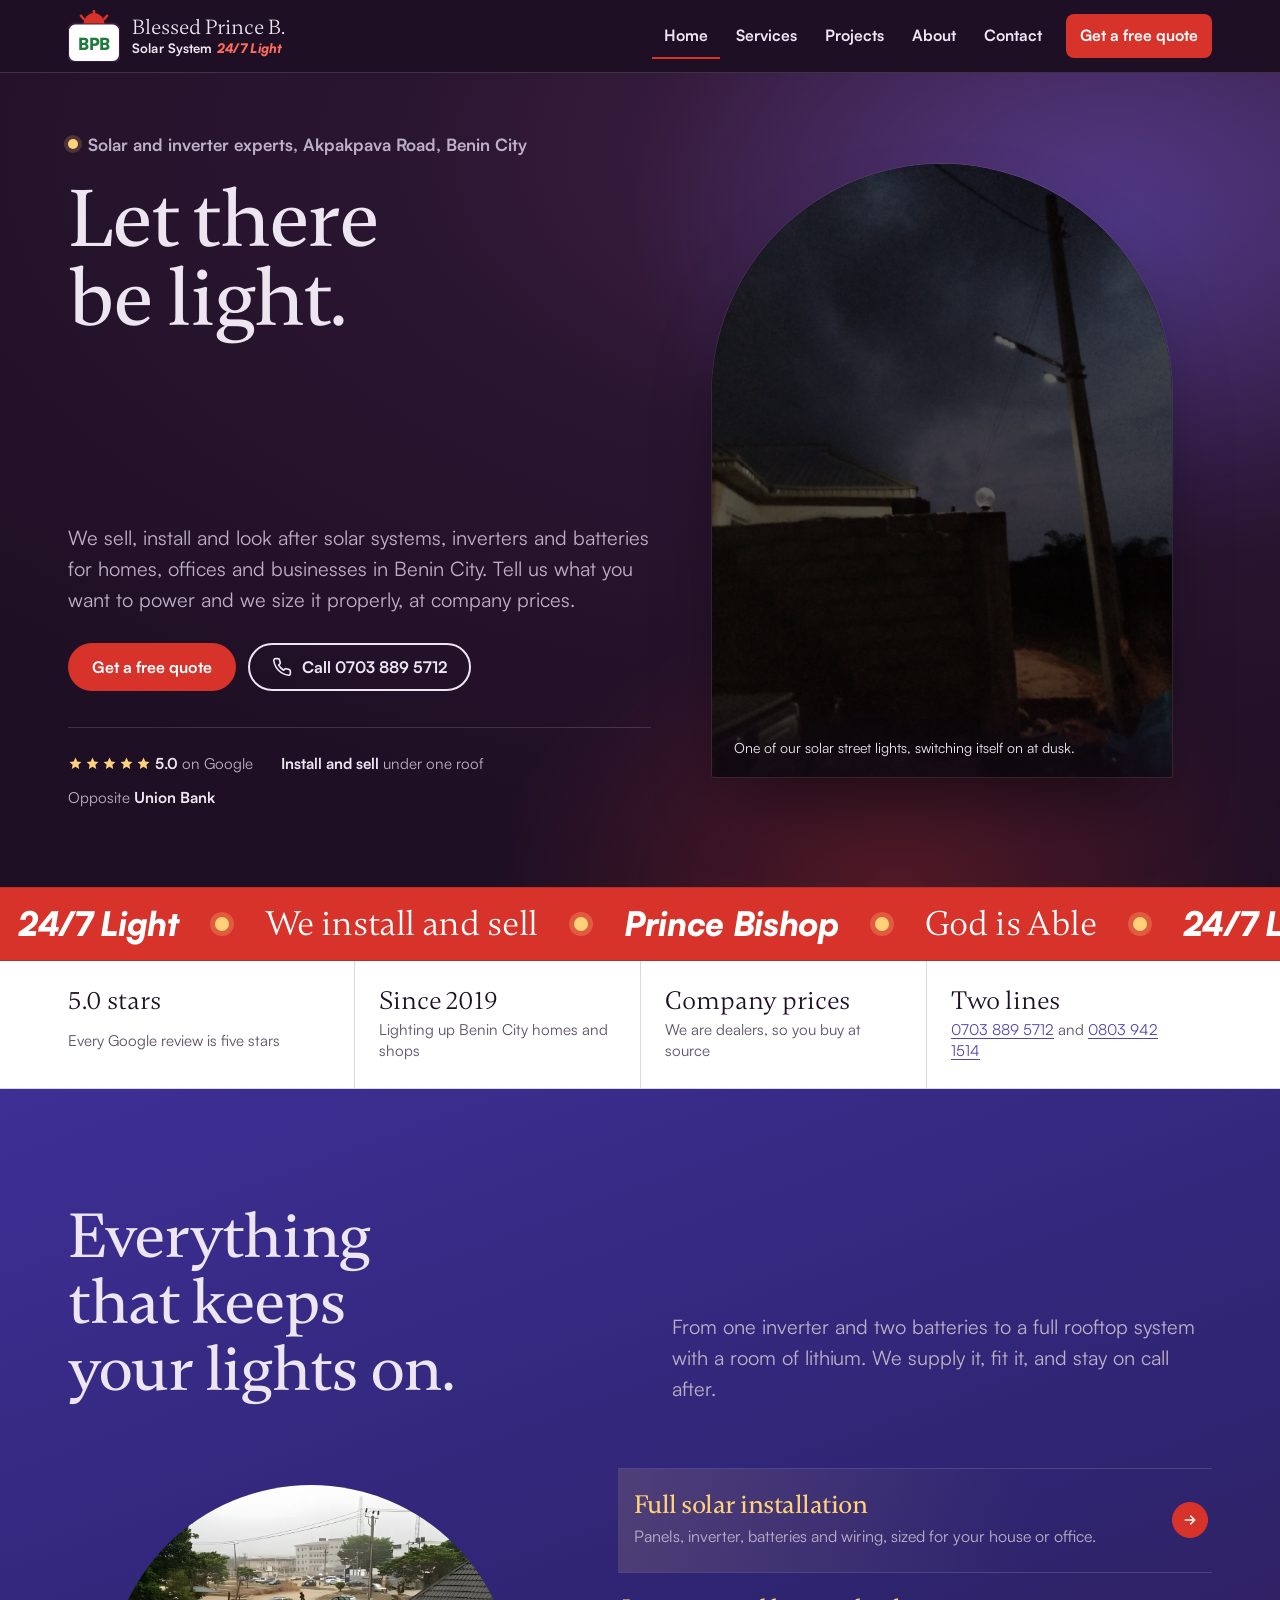
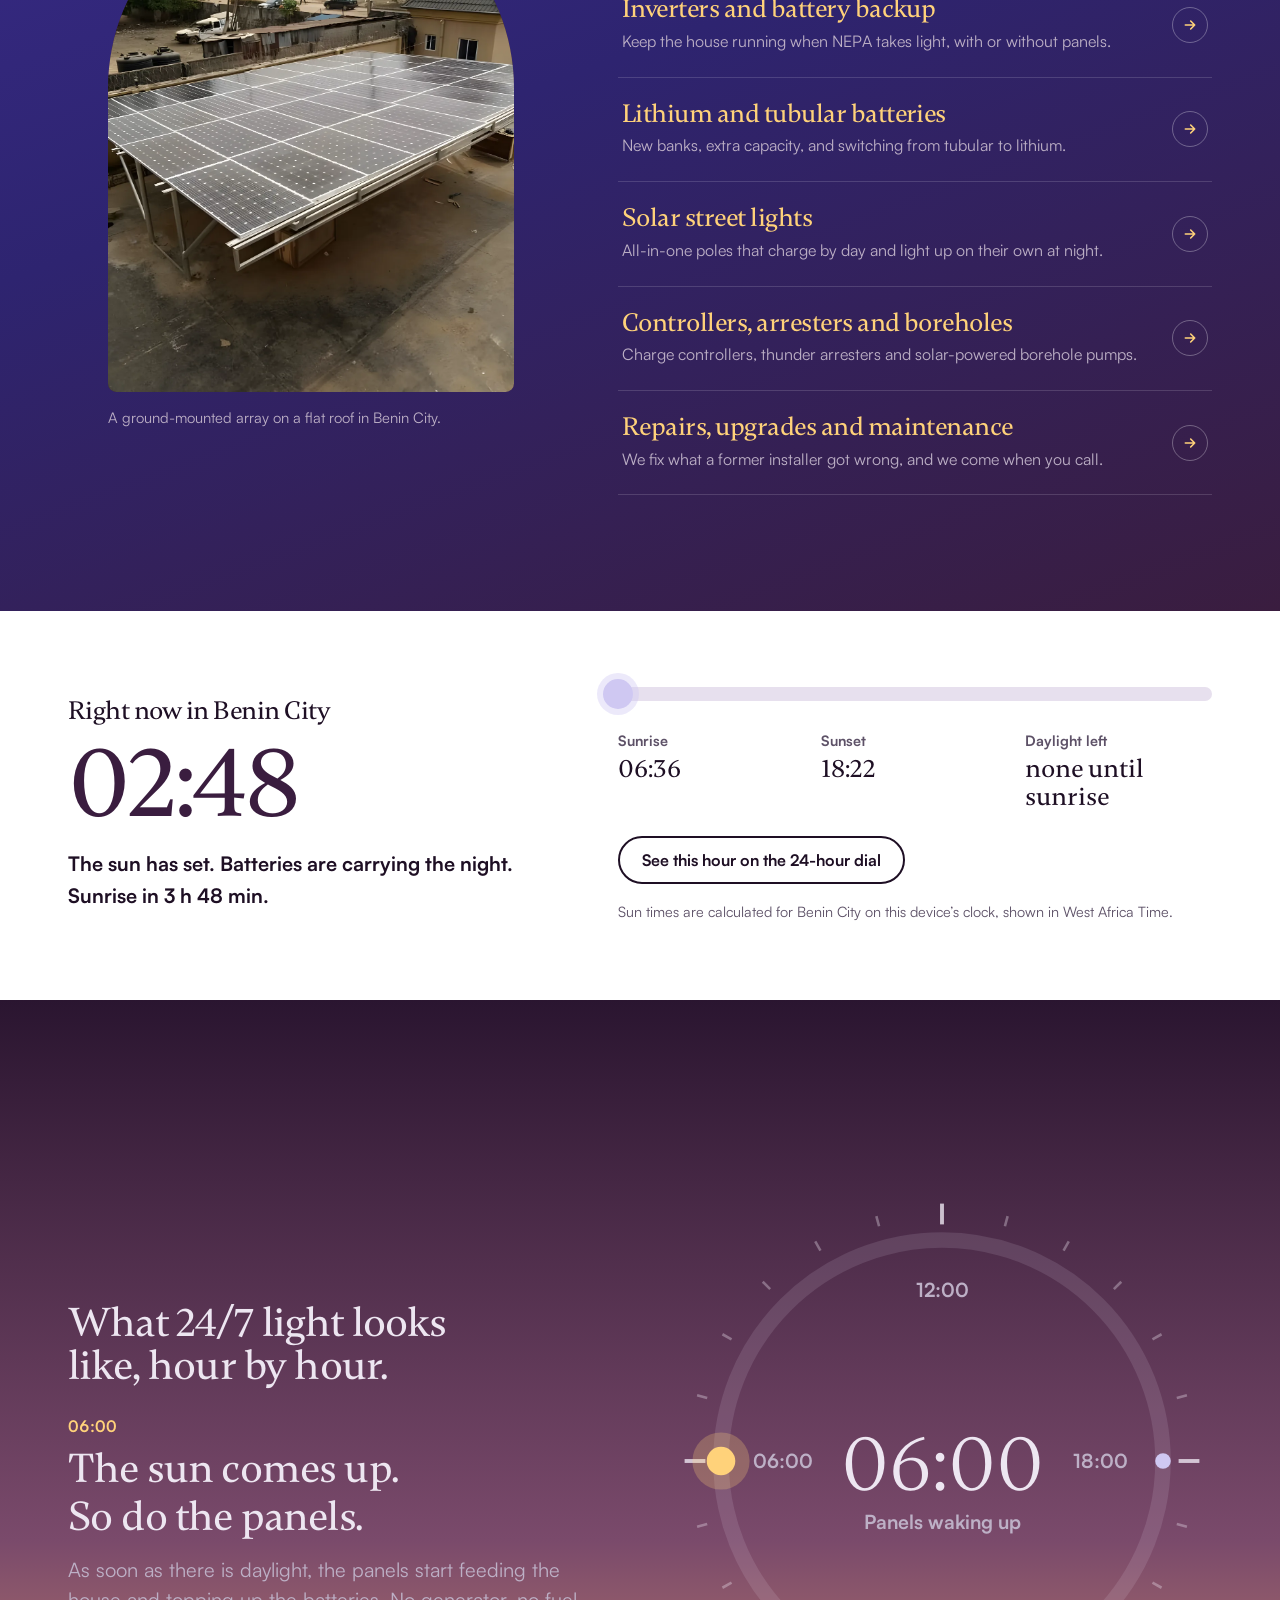
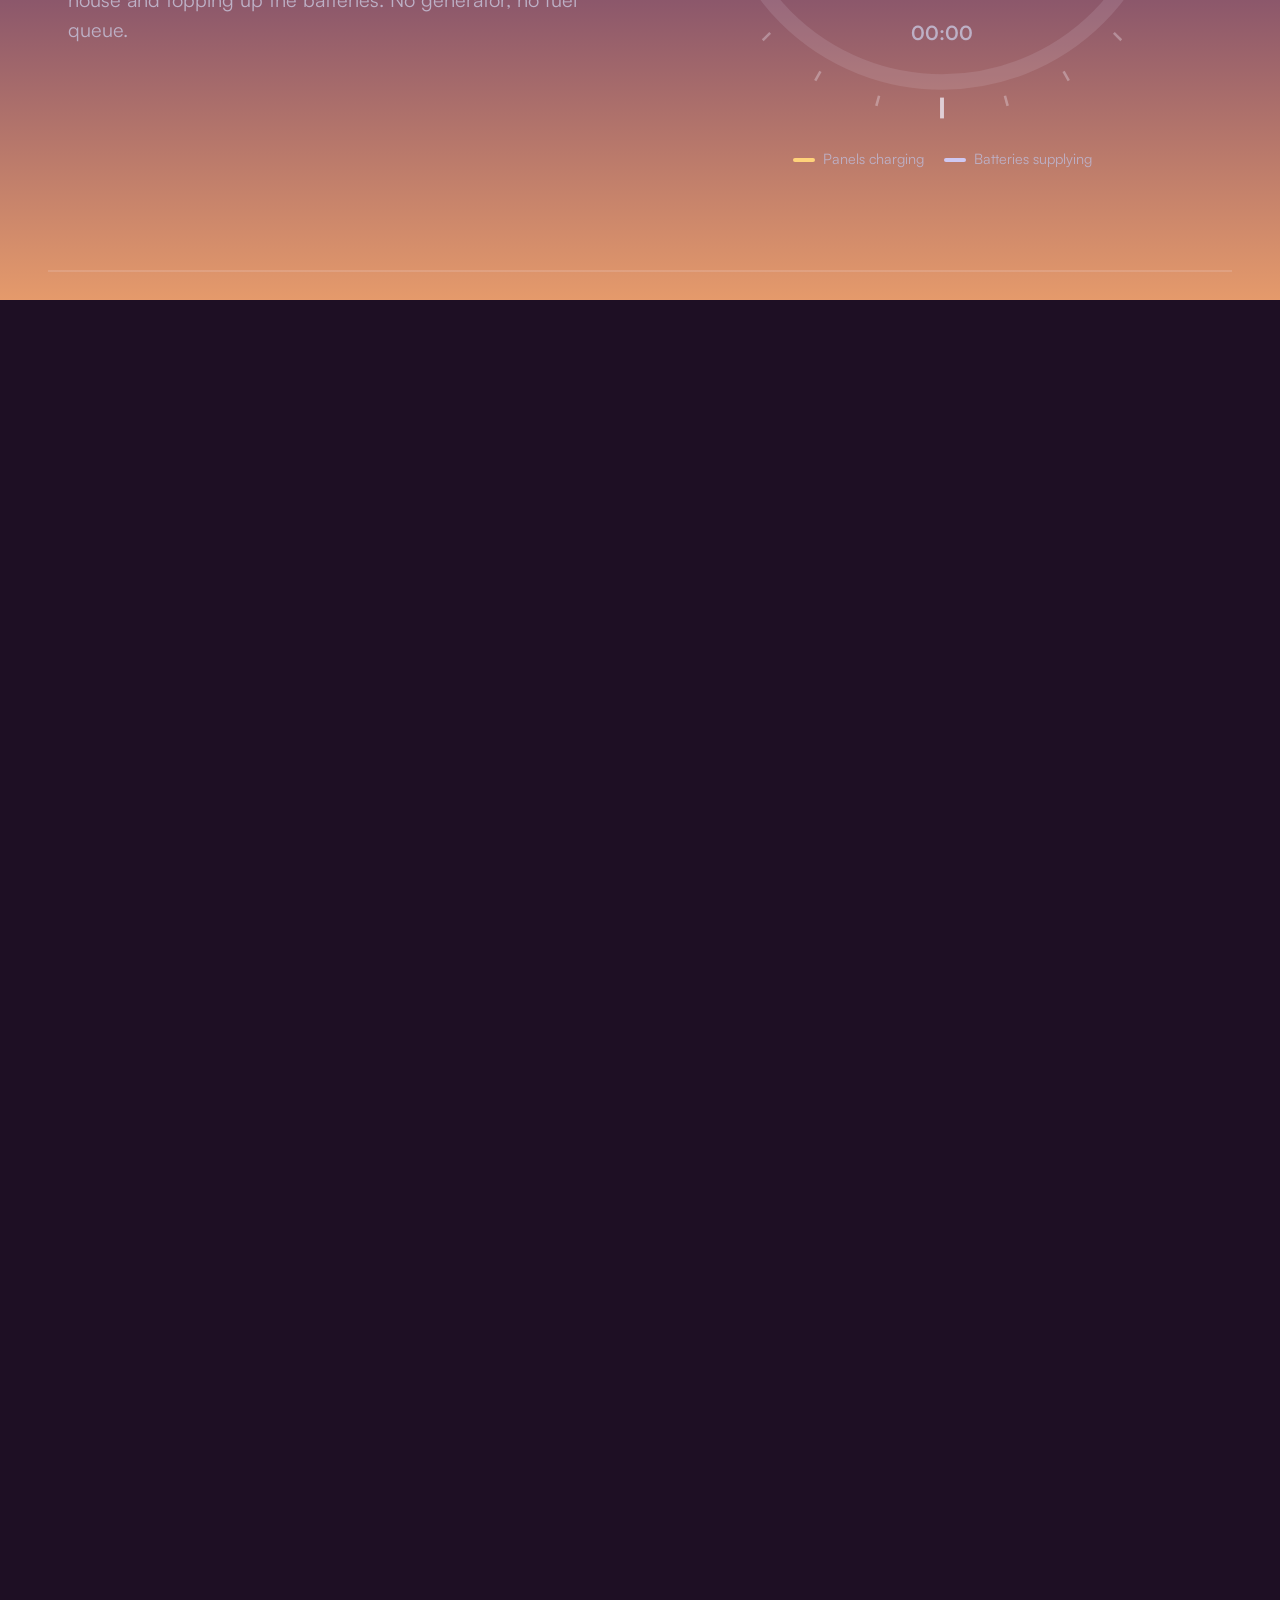
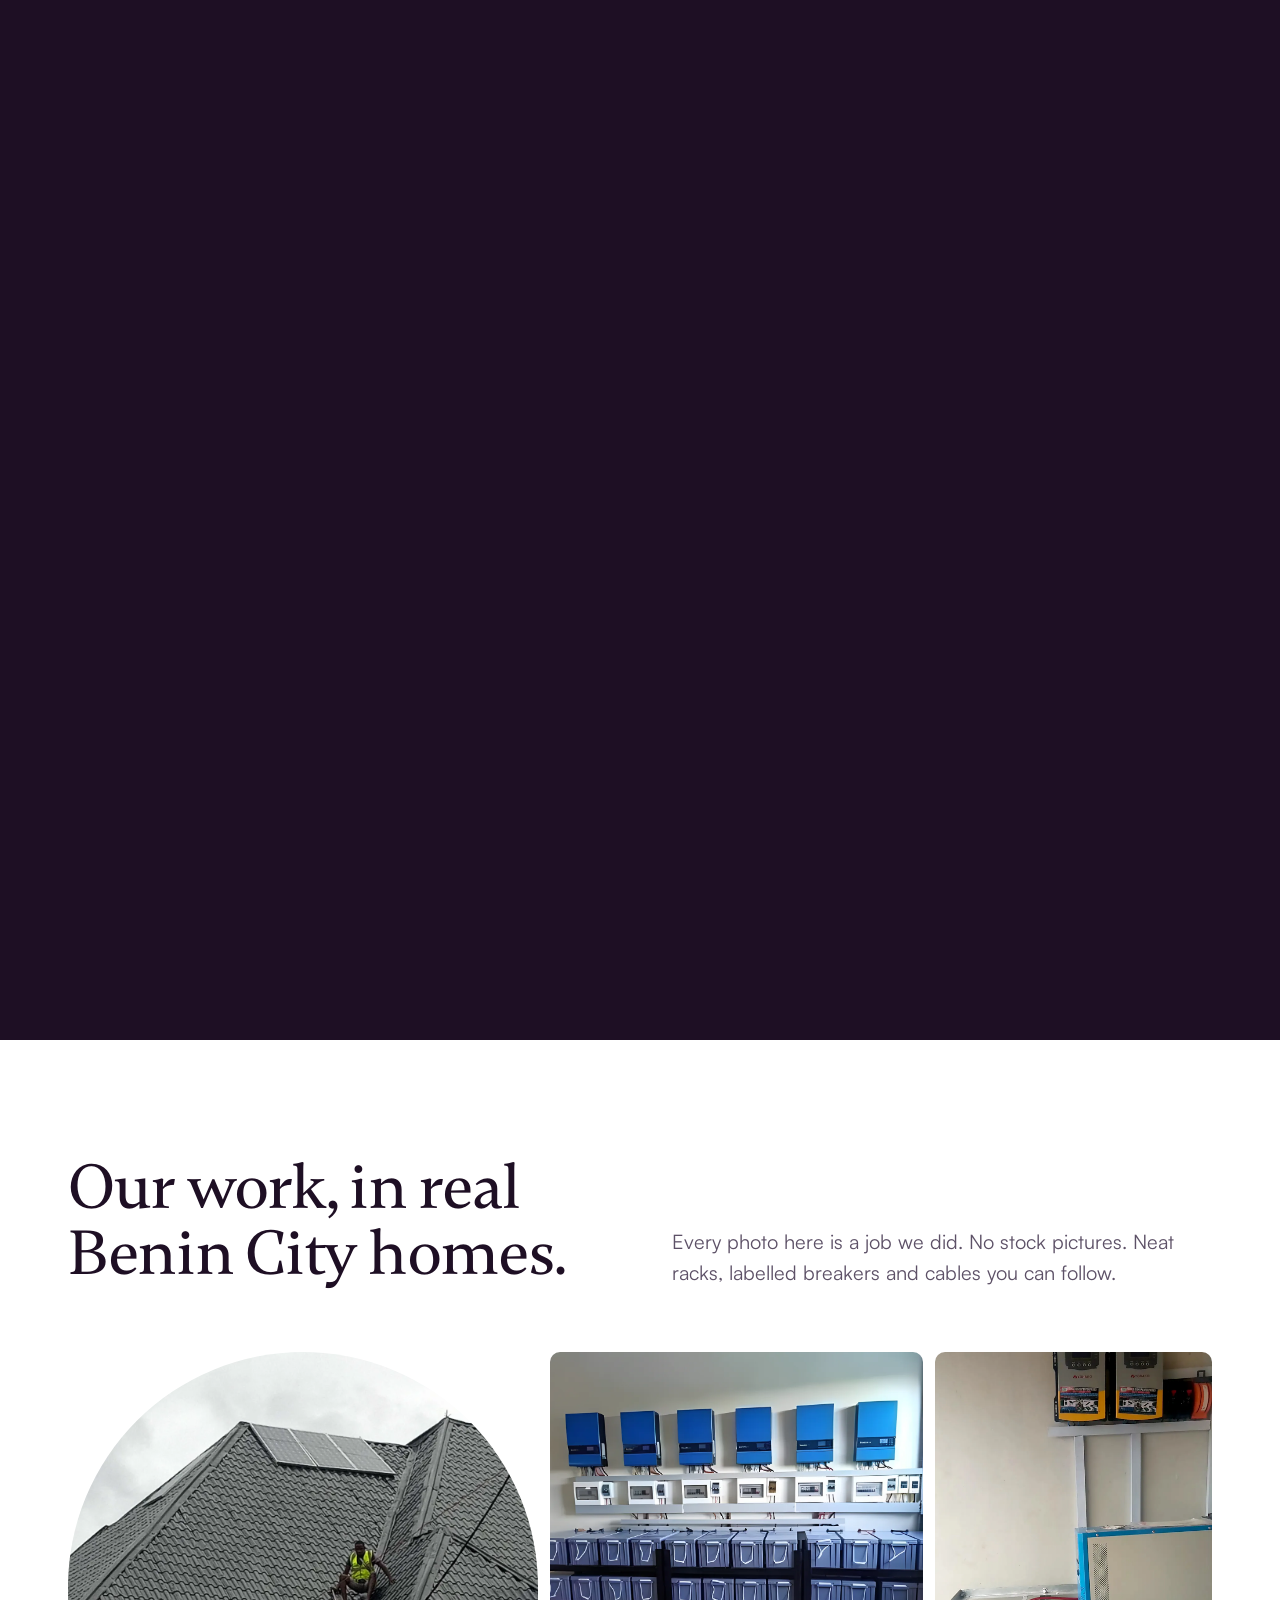
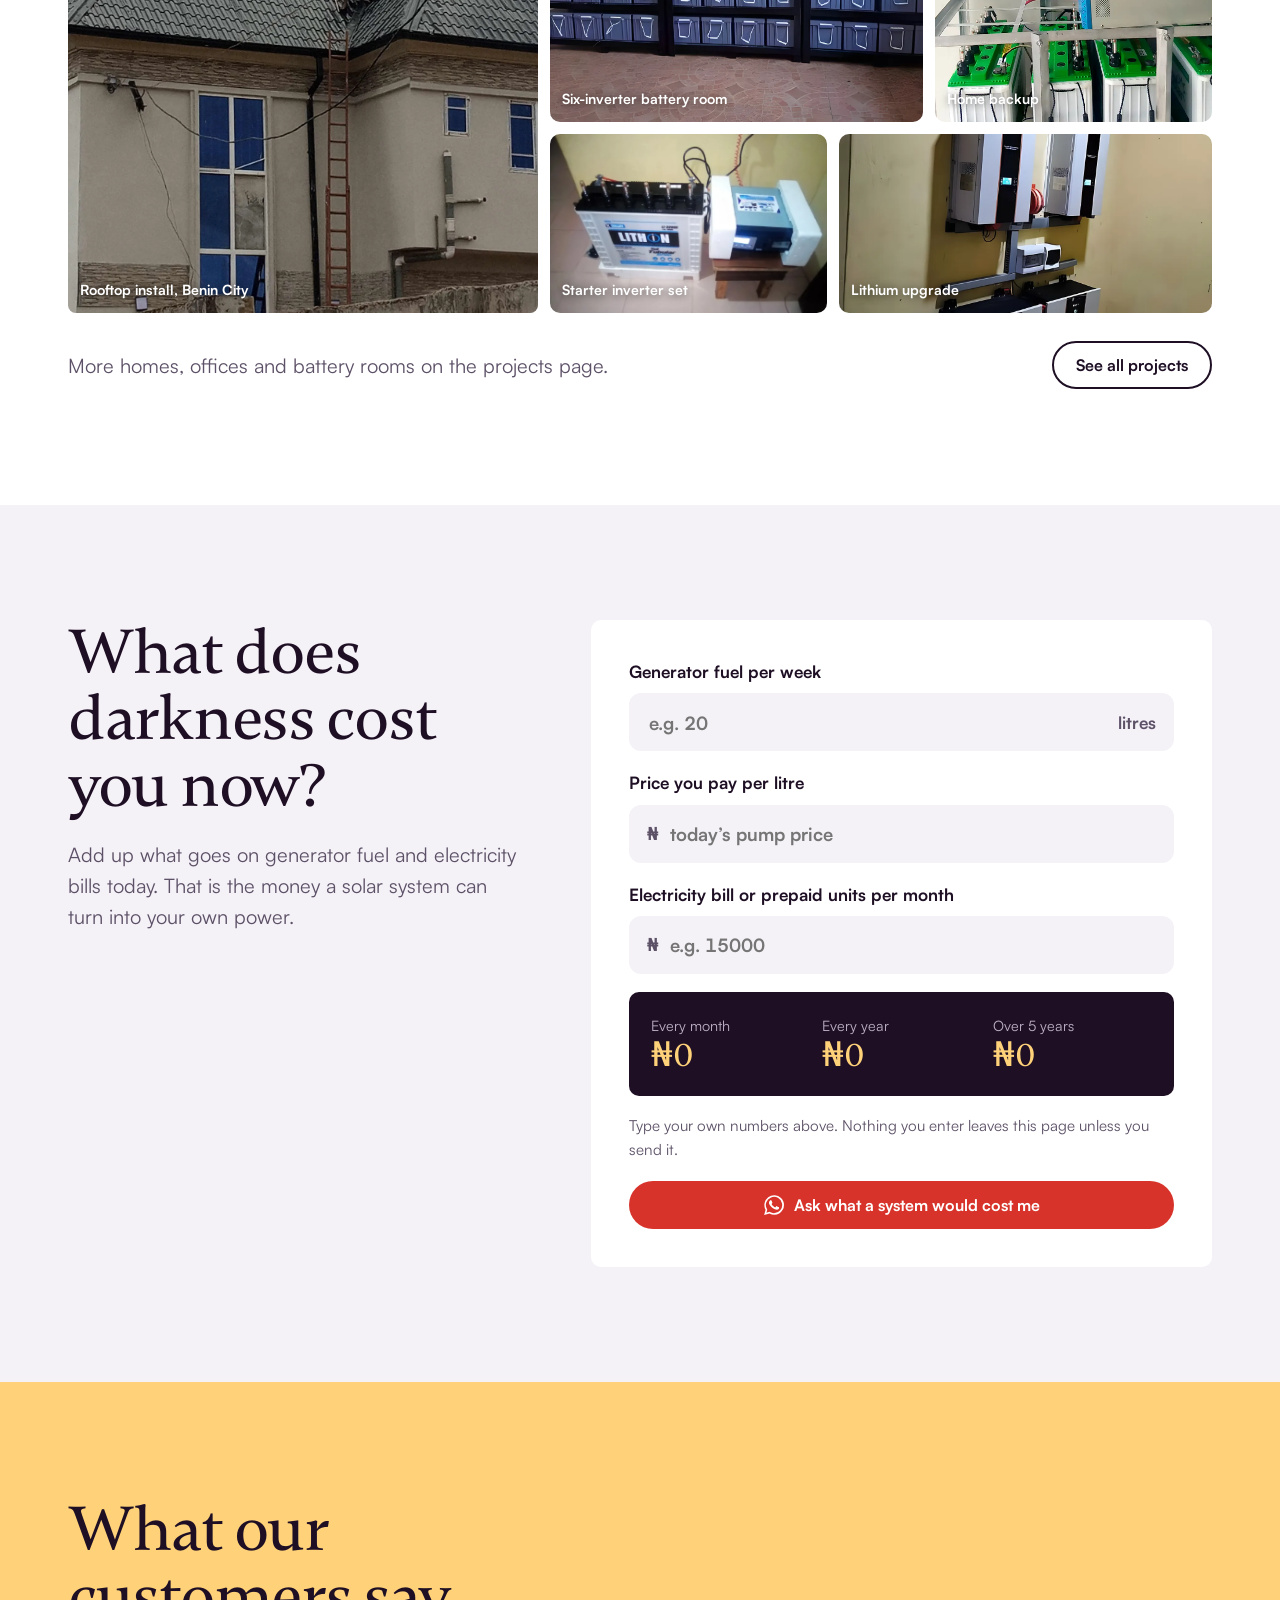
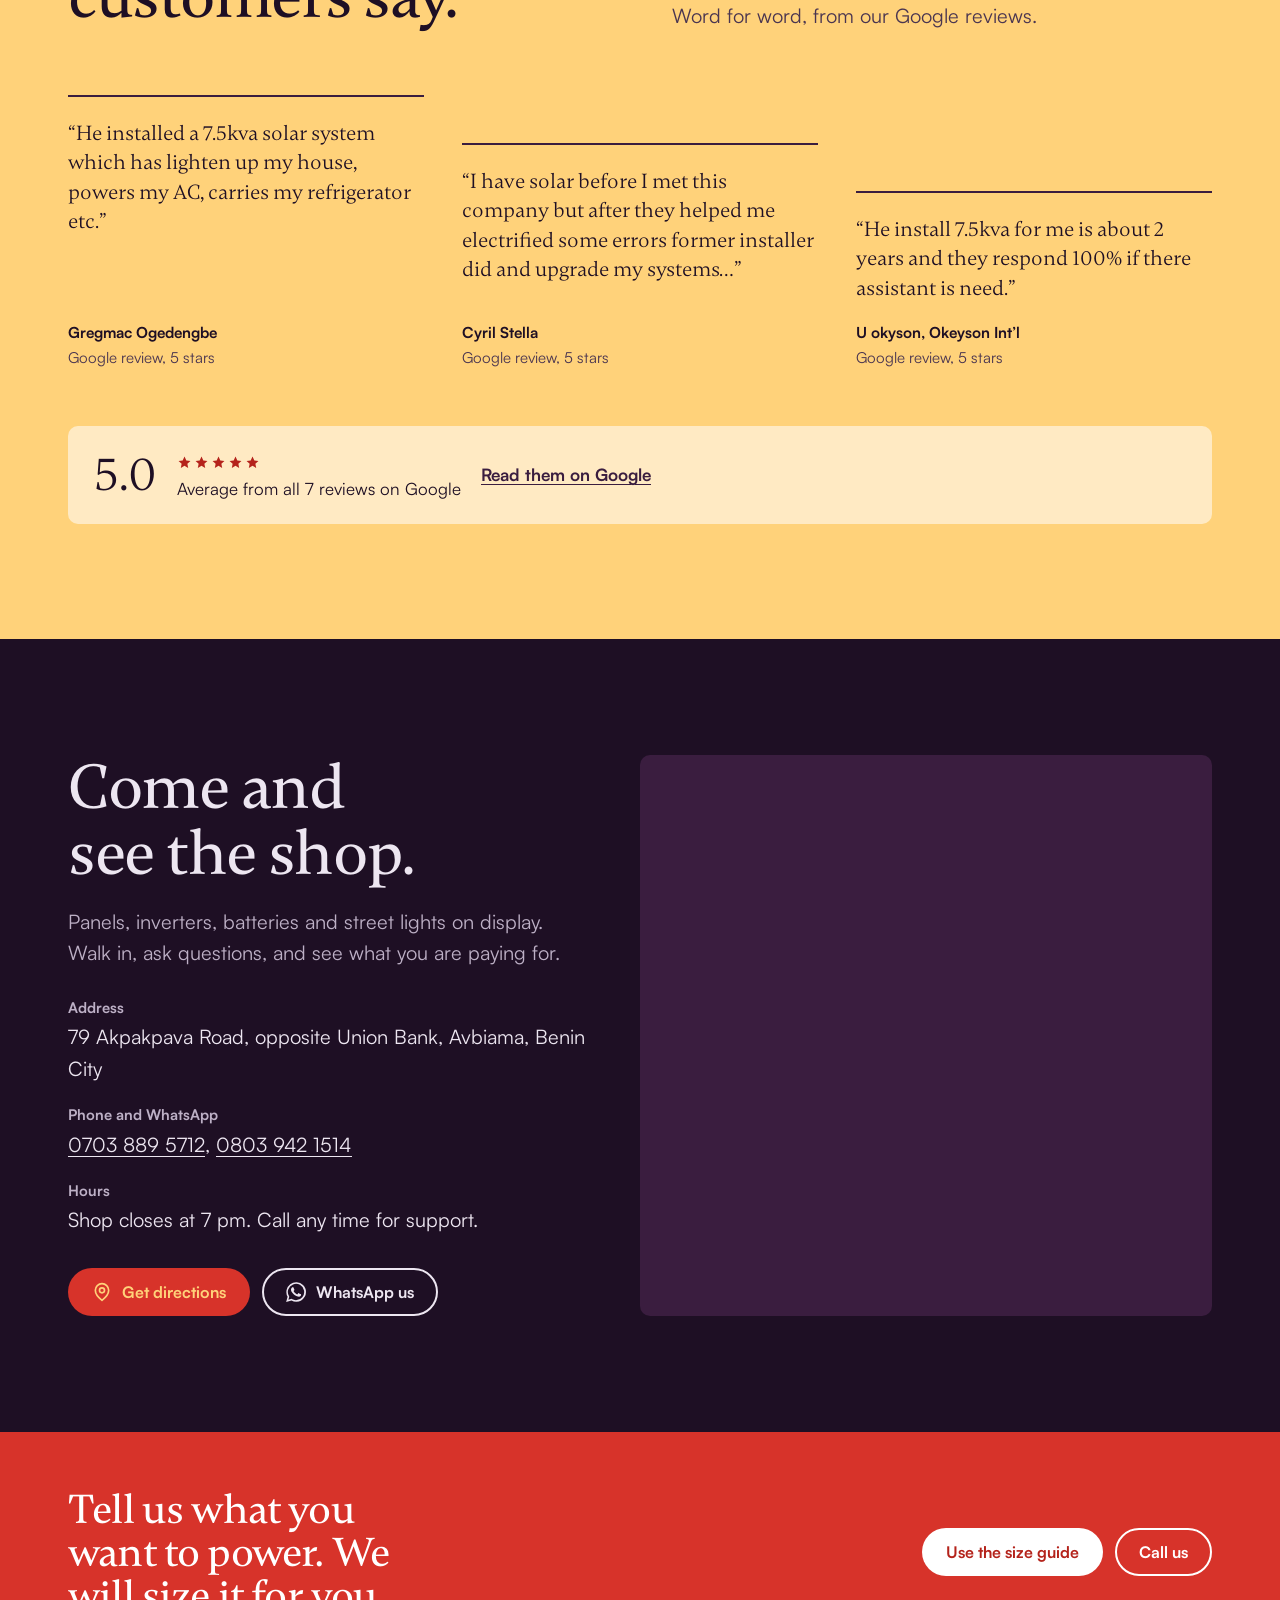
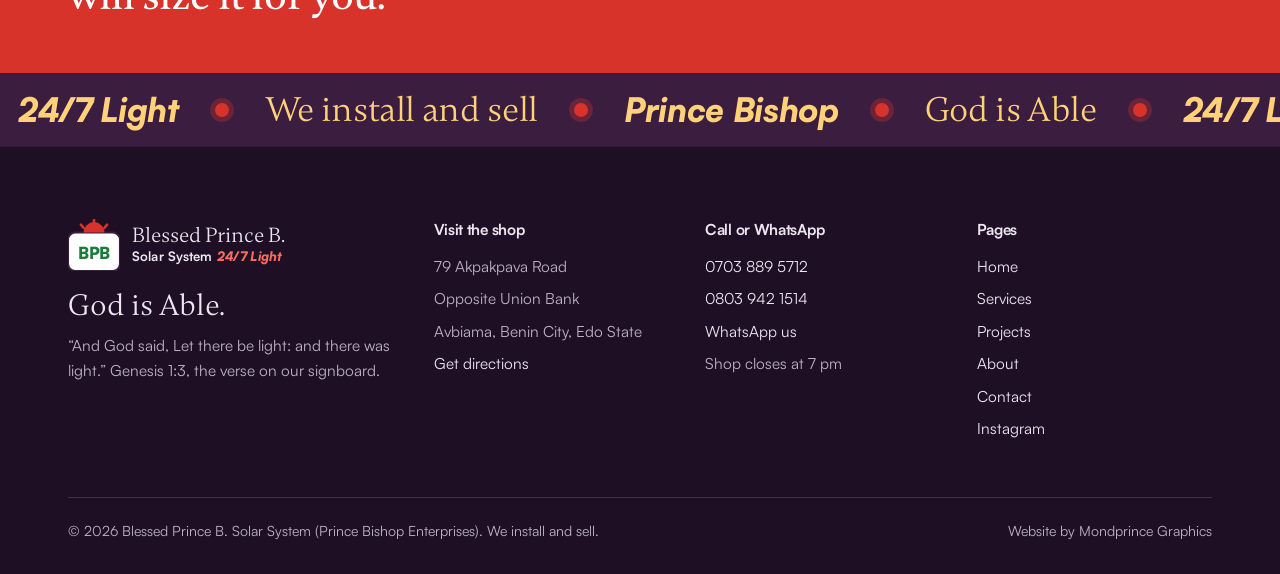
==== commit 2eb347ba: "Restore the pre-poster design with premium fonts and interactive features Brings back the plum and v" ====
--- a/index.html
+++ b/index.html
@@ -3,202 +3,371 @@
 <head>
 <meta charset="utf-8">
 <meta name="viewport" content="width=device-width, initial-scale=1">
-<title>Blessed Prince B. Solar System | 24/7 light in Benin City</title>
-<meta name="description" content="Blessed Prince B. (Prince Bishop) sells and installs solar panels, inverters, lithium and tubular batteries, street lights and solar boreholes. 79 Akpakpava Road, opposite Union Bank, Benin City.">
-<meta name="theme-color" content="#D2302A">
+<title>Blessed Prince B. Solar System | Solar, inverters and batteries in Benin City</title>
+<meta name="description" content="Blessed Prince B. Solar System (Prince Bishop) sells and installs solar panels, inverters, lithium and tubular batteries, street lights and solar boreholes. 79 Akpakpava Road, opposite Union Bank, Benin City.">
+<meta name="theme-color" content="#1E0F24">
 <link rel="icon" href="favicon.svg" type="image/svg+xml">
-<meta property="og:title" content="Blessed Prince B. Solar System | 24/7 light in Benin City">
-<meta property="og:description" content="Blessed Prince B. (Prince Bishop) sells and installs solar panels, inverters, lithium and tubular batteries, street lights and solar boreholes. 79 Akpakpava Road, opposite Union Bank, Benin City.">
+<meta property="og:title" content="Blessed Prince B. Solar System, Benin City">
+<meta property="og:description" content="Solar, inverters and batteries, installed and sold at company prices. 79 Akpakpava Road, opposite Union Bank.">
 <meta property="og:image" content="https://mondayjohn918.github.io/blessed-prince-solar/og.jpg">
 <meta property="og:url" content="https://mondayjohn918.github.io/blessed-prince-solar/">
+<link rel="canonical" href="https://mondayjohn918.github.io/blessed-prince-solar/">
 <meta property="og:type" content="website">
-<link rel="canonical" href="https://mondayjohn918.github.io/blessed-prince-solar/">
-<link rel="preload" href="fonts/cabinet-grotesk-black.woff2" as="font" type="font/woff2" crossorigin>
-<link rel="preload" href="fonts/cabinet-grotesk-medium.woff2" as="font" type="font/woff2" crossorigin>
-<link rel="stylesheet" href="css/styles.css?v=b3251d69">
+<link rel="preload" href="fonts/gambetta-medium.woff2" as="font" type="font/woff2" crossorigin>
+<link rel="preload" href="fonts/satoshi-regular.woff2" as="font" type="font/woff2" crossorigin>
 <link rel="preload" as="image" href="img/p15-1200.webp">
-<script type="application/ld+json">
-{"@context":"https://schema.org","@type":"LocalBusiness","name":"Blessed Prince B. Solar System (Prince Bishop Enterprises)",
-"description":"Sales and installation of solar panels, inverters, solar batteries, street lights, charge controllers, thunder arresters and solar boreholes.",
-"telephone":["+2347038895712","+2348039421514"],
-"address":{"@type":"PostalAddress","streetAddress":"79 Akpakpava Road, opposite Union Bank","addressLocality":"Benin City","addressRegion":"Edo","postalCode":"300102","addressCountry":"NG"},
-"aggregateRating":{"@type":"AggregateRating","ratingValue":"5.0","reviewCount":"7"},"slogan":"God is Able"}
-</script>
+<link rel="stylesheet" href="css/styles.css?v=47b9b4be">
 <script>
   /* Show the logo entrance once per session, never for reduced motion */
   try {
     if (!/[?&]nointro/.test(location.search) && !sessionStorage.getItem('bpb-intro') && !matchMedia('(prefers-reduced-motion: reduce)').matches) document.documentElement.classList.add('intro');
   } catch (e) {}
 </script>
+<script type="application/ld+json">
+{
+  "@context": "https://schema.org",
+  "@type": "LocalBusiness",
+  "name": "Blessed Prince B. Solar System (Prince Bishop Enterprises)",
+  "description": "Sales and installation of solar panels, inverters, solar batteries, street lights, charge controllers, thunder arresters and solar boreholes.",
+  "telephone": ["+2347038895712", "+2348039421514"],
+  "address": {
+    "@type": "PostalAddress",
+    "streetAddress": "79 Akpakpava Road, opposite Union Bank",
+    "addressLocality": "Benin City",
+    "addressRegion": "Edo",
+    "postalCode": "300102",
+    "addressCountry": "NG"
+  },
+  "aggregateRating": { "@type": "AggregateRating", "ratingValue": "5.0", "reviewCount": "7" },
+  "slogan": "God is Able"
+}
+</script>
 </head>
 <body>
 <div class="intro-screen" hidden>
-  <div class="intro-sweep" aria-hidden="true"></div>
+  <div class="intro-rays" aria-hidden="true"></div>
   <div class="intro-mark" aria-hidden="true">
-    <svg class="intro-badge" viewBox="0 0 100 100">
-      <defs><clipPath id="above-plate"><rect x="-10" y="-10" width="120" height="36"/></clipPath></defs>
-      <g clip-path="url(#above-plate)"><circle class="ib-sun" cx="50" cy="26" r="20" fill="#FFD249"/></g>
-      <g class="ib-rays" stroke="#FFD249" stroke-width="5" stroke-linecap="round" fill="none">
+    <svg class="intro-badge" viewBox="-6 -6 112 112">
+      <defs><clipPath id="above-plate"><rect x="-6" y="-6" width="112" height="32"/></clipPath></defs>
+      <g clip-path="url(#above-plate)"><circle class="ib-sun" cx="50" cy="26" r="20" fill="#D7332A"/></g>
+      <g class="ib-rays" stroke="#D7332A" stroke-width="5" stroke-linecap="round" fill="none">
         <path pathLength="1" d="M50 2v8"/><path pathLength="1" d="M25 11l5 6"/><path pathLength="1" d="M75 11l-5 6"/>
       </g>
-      <g class="ib-plate">
-        <path d="M14 26h72a14 14 0 0 1 14 14v46a14 14 0 0 1-14 14H14A14 14 0 0 1 0 86V40a14 14 0 0 1 14-14z" fill="#fff"/>
-        <text class="ib-text" x="50" y="77" text-anchor="middle" font-family="'Cabinet Grotesk',Arial,sans-serif" font-weight="900" font-size="33" letter-spacing="-1" fill="#1E7B3C">BPB</text>
-      </g>
+      <path class="ib-plate" pathLength="1" d="M14 26h72a14 14 0 0 1 14 14v46a14 14 0 0 1-14 14H14A14 14 0 0 1 0 86V40a14 14 0 0 1 14-14z" stroke="#FFFFFF" stroke-width="3"/>
+      <text class="ib-text" x="50" y="76" text-anchor="middle" font-family="Satoshi,Arial,sans-serif" font-weight="900" font-size="32" letter-spacing="-1" fill="#1E7B3C">BPB</text>
     </svg>
-    <p class="intro-word"><span class="line"><span>blessed</span></span><span class="line"><span>prince b.</span></span></p>
-    <p class="intro-tag"><span>solar system</span><span>24/7 light</span><span>79 akpakpava road</span></p>
+    <p class="intro-word"><span style="--i:0">B</span><span style="--i:1">l</span><span style="--i:2">e</span><span style="--i:3">s</span><span style="--i:4">s</span><span style="--i:5">e</span><span style="--i:6">d</span><span style="--i:7">&nbsp;</span><span style="--i:8">P</span><span style="--i:9">r</span><span style="--i:10">i</span><span style="--i:11">n</span><span style="--i:12">c</span><span style="--i:13">e</span><span style="--i:14">&nbsp;</span><span style="--i:15">B</span><span style="--i:16">.</span></p>
+    <p class="intro-tag">Solar System <i>24/7 Light</i></p>
   </div>
-  <button class="intro-skip" type="button">skip intro</button>
+  <button class="intro-skip" type="button">Skip intro</button>
+  <div class="intro-bar" aria-hidden="true"><span></span></div>
 </div>
 <a class="skip" href="#main">Skip to content</a>
-<header class="site-header">
-  <a class="brand" href="index.html" aria-label="Blessed Prince B. Solar System, home"><svg class="badge" viewBox="0 0 100 100" aria-hidden="true"><path d="M14 26h72a14 14 0 0 1 14 14v46a14 14 0 0 1-14 14H14A14 14 0 0 1 0 86V40a14 14 0 0 1 14-14z" fill="#fff"/><path d="M30 26a20 20 0 0 1 40 0z" fill="#D2302A"/><g stroke="#D2302A" stroke-width="5" stroke-linecap="round"><path d="M50 2v8M25 11l5 6M75 11l-5 6"/></g><text x="50" y="77" text-anchor="middle" font-family="'Cabinet Grotesk',Arial,sans-serif" font-weight="900" font-size="33" letter-spacing="-1" fill="#1E7B3C">BPB</text></svg><span class="brand-name">blessed prince b.</span></a>
-  <button class="menu-btn" type="button" aria-expanded="false" aria-controls="site-nav"><svg viewBox="0 0 24 24" fill="none" stroke="currentColor" stroke-width="2.4" stroke-linecap="square" aria-hidden="true"><path d="M4 8h16M4 16h16"/></svg><span>menu</span></button>
-  <nav class="nav" id="site-nav" aria-label="Main">
-    <a href="services.html">services</a><a href="projects.html">projects</a><a href="about.html">about</a><a href="contact.html">contact</a>
-    <a class="btn btn-sun nav-cta" href="contact.html#quote">get a quote</a>
-  </nav>
+<header class="site-header over-dark">
+  <div class="wrap header-in">
+    <a class="brand" href="index.html" aria-label="Blessed Prince B. Solar System, home"><svg class="brand-badge" viewBox="0 0 100 100" aria-hidden="true"><path d="M14 26h72a14 14 0 0 1 14 14v46a14 14 0 0 1-14 14H14A14 14 0 0 1 0 86V40a14 14 0 0 1 14-14z" fill="#fff" stroke="#3A1D3F" stroke-width="4"/><path d="M30 26a20 20 0 0 1 40 0z" fill="#D7332A"/><g stroke="#D7332A" stroke-width="5" stroke-linecap="round"><path d="M50 2v8M25 11l5 6M75 11l-5 6"/></g><text x="50" y="76" text-anchor="middle" font-family="Satoshi,Arial,sans-serif" font-weight="900" font-size="32" letter-spacing="-1" fill="#1E7B3C">BPB</text></svg><span class="brand-name"><b>Blessed Prince B.</b><span>Solar System <i>24/7 Light</i></span></span></a>
+    <button class="menu-btn" type="button" aria-expanded="false" aria-controls="site-nav"><svg viewBox="0 0 24 24" fill="none" stroke="currentColor" stroke-width="2.2" stroke-linecap="round" aria-hidden="true"><path d="M4 7h16M4 12h16M4 17h16"/></svg>Menu</button>
+    <nav class="nav" id="site-nav" aria-label="Main">
+      <a href="index.html" aria-current="page">Home</a><a href="services.html">Services</a><a href="projects.html">Projects</a><a href="about.html">About</a><a href="contact.html">Contact</a>
+      <a class="btn btn-red header-cta" href="contact.html#quote">Get a free quote</a>
+    </nav>
+  </div>
 </header>
 
 <main id="main">
   <section class="hero" aria-labelledby="hero-title">
-    <div class="hero-field">
-      <h1 id="hero-title">24/7 light.</h1>
-      <figure class="hero-photo shutter">
-        <img src="img/p15-1200.webp" srcset="img/p15-640.webp 640w, img/p15-1200.webp 1200w" sizes="(max-width: 760px) 58vw, 30vw" width="1200" height="1600" alt="A solar street light installed by Blessed Prince B, glowing at dusk over a compound wall">
-        <figcaption>Our solar street light, on by itself at dusk.</figcaption>
+    <span class="cursor-glow" aria-hidden="true"></span>
+    <div class="wrap hero-in">
+      <div>
+        <p class="hero-kicker"><span class="dot" aria-hidden="true"></span>Solar and inverter experts, Akpakpava Road, Benin City</p>
+        <h1 id="hero-title">Let there be light. <span class="line2">And there was light, all night.</span></h1>
+        <p class="lede">We sell, install and look after solar systems, inverters and batteries for homes, offices and businesses in Benin City. Tell us what you want to power and we size it properly, at company prices.</p>
+        <div class="btn-row">
+          <a class="btn btn-red" href="contact.html#quote">Get a free quote</a>
+          <a class="btn btn-ghost" href="tel:+2347038895712"><svg viewBox="0 0 24 24" fill="none" stroke="currentColor" stroke-width="2" stroke-linecap="round" stroke-linejoin="round" aria-hidden="true"><path d="M22 16.9v3a2 2 0 0 1-2.2 2 19.8 19.8 0 0 1-8.6-3.1 19.5 19.5 0 0 1-6-6A19.8 19.8 0 0 1 2.1 4.2 2 2 0 0 1 4.1 2h3a2 2 0 0 1 2 1.7c.1.9.4 1.8.7 2.7a2 2 0 0 1-.5 2.1L8 9.8a16 16 0 0 0 6 6l1.3-1.3a2 2 0 0 1 2.1-.4c.9.3 1.8.6 2.7.7a2 2 0 0 1 1.7 2z"/></svg>Call 0703 889 5712</a>
+        </div>
+        <div class="hero-facts">
+          <span><span class="stars" aria-hidden="true"><svg viewBox="0 0 24 24" fill="currentColor" aria-hidden="true"><path d="m12 2.5 2.9 6.1 6.6.8-4.9 4.6 1.3 6.6L12 17.3l-5.9 3.3 1.3-6.6-4.9-4.6 6.6-.8z"/></svg><svg viewBox="0 0 24 24" fill="currentColor" aria-hidden="true"><path d="m12 2.5 2.9 6.1 6.6.8-4.9 4.6 1.3 6.6L12 17.3l-5.9 3.3 1.3-6.6-4.9-4.6 6.6-.8z"/></svg><svg viewBox="0 0 24 24" fill="currentColor" aria-hidden="true"><path d="m12 2.5 2.9 6.1 6.6.8-4.9 4.6 1.3 6.6L12 17.3l-5.9 3.3 1.3-6.6-4.9-4.6 6.6-.8z"/></svg><svg viewBox="0 0 24 24" fill="currentColor" aria-hidden="true"><path d="m12 2.5 2.9 6.1 6.6.8-4.9 4.6 1.3 6.6L12 17.3l-5.9 3.3 1.3-6.6-4.9-4.6 6.6-.8z"/></svg><svg viewBox="0 0 24 24" fill="currentColor" aria-hidden="true"><path d="m12 2.5 2.9 6.1 6.6.8-4.9 4.6 1.3 6.6L12 17.3l-5.9 3.3 1.3-6.6-4.9-4.6 6.6-.8z"/></svg></span> <strong>5.0</strong> on Google</span>
+          <span><strong>Install and sell</strong> under one roof</span>
+          <span>Opposite <strong>Union Bank</strong></span>
+        </div>
+      </div>
+      <figure class="arch lamp-scene">
+        <img src="img/p15-1200.webp" srcset="img/p15-640.webp 640w, img/p15-1200.webp 1200w" sizes="(max-width: 860px) 380px, 480px" width="1200" height="1600" alt="A solar street light installed by Blessed Prince B, glowing at dusk over a compound wall">
+        <span class="glow g1" aria-hidden="true"></span>
+        <span class="glow g2" aria-hidden="true"></span>
+        <figcaption class="arch-caption">One of our solar street lights, switching itself on at dusk.</figcaption>
       </figure>
     </div>
-    <div class="hero-band">
-      <p>Blessed Prince B. sells and installs solar panels, inverters and batteries in Benin City, from our shop at 79 Akpakpava Road.</p>
-      <a class="btn btn-sun" href="contact.html#quote">get a free quote <svg viewBox="0 0 24 24" fill="none" stroke="currentColor" stroke-width="2.4" stroke-linecap="square" aria-hidden="true"><path d="M5 12h14M13 6l6 6-6 6"/></svg></a>
-    </div>
-  </section>
-
-  <section class="showcase f-paper" aria-labelledby="show-title">
-    <div class="stack">
-      <span class="soft" aria-hidden="true">we sell.</span>
-      <h2 id="show-title">we install.</h2>
-    </div>
-    <figure class="showcase-photo"><img src="img/p12-1200.webp" srcset="img/p12-640.webp 640w, img/p12-1200.webp 1200w" sizes="(max-width: 760px) 78vw, 40vw" width="1200" height="900" alt="An inverter set beside a tubular battery, ready to install" loading="lazy"></figure>
-    <div class="facts">
-      <div class="facts-in" data-in>
-        <p>We are dealers in solar batteries, panels, inverters, street lights, thunder arresters, charge controllers and solar boreholes, so you buy at company prices.</p>
-        <p>Then the same team fits it neatly, labels it, repairs it and comes back when you call. Customers with our 7.5 kVA systems run their AC and fridge on solar.</p>
-        <a class="link-arrow" href="services.html">see every service <svg viewBox="0 0 24 24" fill="none" stroke="currentColor" stroke-width="2.4" stroke-linecap="square" aria-hidden="true"><path d="M5 12h14M13 6l6 6-6 6"/></svg></a>
-      </div>
-    </div>
-  </section>
-
-  <section class="how f-sun" aria-labelledby="how-title">
-    <div class="how-intro" data-in>
-      <h2 id="how-title">how 24/7 works</h2>
-      <p>Panels charge the batteries by day. The inverter takes over the moment NEPA takes light. A well-sized battery bank carries the house to morning.</p>
-    </div>
-    <div class="acc">
-      <div class="acc-panel open">
-        <button class="acc-btn" type="button" aria-expanded="true"><span class="acc-name">18:00 grid off</span></button>
-        <div class="acc-body">
-          <div class="acc-text"><div><time>18:00</time><h3>grid off, lights on</h3></div><p>NEPA takes light and the inverter switches over by itself. The fridge keeps humming and nobody looks for the generator key.</p></div>
-          <img src="img/p15-640.webp" width="640" height="853" alt="Solar street light switching on at dusk" loading="lazy">
-        </div>
-      </div>
-      <div class="acc-panel">
-        <button class="acc-btn" type="button" aria-expanded="false"><span class="acc-name">00:00 batteries</span></button>
-        <div class="acc-body">
-          <div class="acc-text"><div><time>00:00</time><h3>batteries till dawn</h3></div><p>A battery bank sized for your night keeps fans, lights and the fridge running while the street is dark.</p></div>
-          <img src="img/p10-640.webp" width="640" height="634" alt="Six inverters above a large battery bank" loading="lazy">
-        </div>
-      </div>
-      <div class="acc-panel">
-        <button class="acc-btn" type="button" aria-expanded="false"><span class="acc-name">06:00 sunrise</span></button>
-        <div class="acc-body">
-          <div class="acc-text"><div><time>06:00</time><h3>the panels wake up</h3></div><p>First light reaches the roof. The panels start feeding the house and topping up the batteries. No fuel queue.</p></div>
-          <img src="img/p05-640.webp" width="640" height="854" alt="Rows of solar panels on a raised frame" loading="lazy">
-        </div>
-      </div>
-      <div class="acc-panel">
-        <button class="acc-btn" type="button" aria-expanded="false"><span class="acc-name">12:00 midday</span></button>
-        <div class="acc-body">
-          <div class="acc-text"><div><time>12:00</time><h3>the roof runs it all</h3></div><p>At noon the sun carries the fridge, the TV and even the AC, while the extra fills the batteries for tonight.</p></div>
-          <img src="img/p18-640.webp" width="640" height="853" alt="Installer fixing panels on a stone-coated roof" loading="lazy">
-        </div>
-      </div>
-    </div>
-  </section>
-
-  <section class="work f-green" aria-labelledby="work-title">
-    <h2 id="work-title">our work</h2>
-    <ul class="names"><li><a href="projects.html">stone-coated rooftop<span class="thumb"><img src="img/p18-640.webp" width="640" height="853" alt="" loading="lazy"></span></a>,</li> <li><a href="projects.html">six-inverter battery room</a>,</li> <li><a href="projects.html">lithium hallway wall<span class="thumb"><img src="img/p19-640.webp" width="640" height="852" alt="" loading="lazy"></span></a>,</li> <li><a href="projects.html">solar street light</a>,</li> <li><a href="projects.html">raised panel frame<span class="thumb"><img src="img/p05-640.webp" width="640" height="854" alt="" loading="lazy"></span></a>,</li> <li><a href="projects.html">twin inverters</a>,</li> <li><a href="projects.html">wooden battery cabinet<span class="thumb"><img src="img/p11-640.webp" width="640" height="853" alt="" loading="lazy"></span></a>,</li> <li><a href="projects.html">charge control wall</a>,</li> <li><a href="projects.html">starter inverter set<span class="thumb"><img src="img/p12-640.webp" width="640" height="480" alt="" loading="lazy"></span></a>,</li> <li><a href="projects.html">portable solar generator</a>,</li> <li><a href="projects.html">green rack backup<span class="thumb"><img src="img/p17-640.webp" width="640" height="853" alt="" loading="lazy"></span></a>,</li> <li><a href="projects.html">purple room lithium</a>.</li></ul>
-    <div class="work-foot">
-      <span>27 photos of real jobs on our Google business page.</span>
-      <a class="link-arrow" href="projects.html">see all projects <svg viewBox="0 0 24 24" fill="none" stroke="currentColor" stroke-width="2.4" stroke-linecap="square" aria-hidden="true"><path d="M5 12h14M13 6l6 6-6 6"/></svg></a>
-    </div>
-  </section>
-
-  <section class="voice" aria-labelledby="voice-title">
-    <h2 class="sr-only" id="voice-title">What customers say</h2>
-    <div class="voice-name">
-      <p class="rating"><span class="stars" aria-hidden="true"><svg viewBox="0 0 24 24" fill="currentColor" aria-hidden="true"><path d="m12 2.5 2.9 6.1 6.6.8-4.9 4.6 1.3 6.6L12 17.3l-5.9 3.3 1.3-6.6-4.9-4.6 6.6-.8z"/></svg><svg viewBox="0 0 24 24" fill="currentColor" aria-hidden="true"><path d="m12 2.5 2.9 6.1 6.6.8-4.9 4.6 1.3 6.6L12 17.3l-5.9 3.3 1.3-6.6-4.9-4.6 6.6-.8z"/></svg><svg viewBox="0 0 24 24" fill="currentColor" aria-hidden="true"><path d="m12 2.5 2.9 6.1 6.6.8-4.9 4.6 1.3 6.6L12 17.3l-5.9 3.3 1.3-6.6-4.9-4.6 6.6-.8z"/></svg><svg viewBox="0 0 24 24" fill="currentColor" aria-hidden="true"><path d="m12 2.5 2.9 6.1 6.6.8-4.9 4.6 1.3 6.6L12 17.3l-5.9 3.3 1.3-6.6-4.9-4.6 6.6-.8z"/></svg><svg viewBox="0 0 24 24" fill="currentColor" aria-hidden="true"><path d="m12 2.5 2.9 6.1 6.6.8-4.9 4.6 1.3 6.6L12 17.3l-5.9 3.3 1.3-6.6-4.9-4.6 6.6-.8z"/></svg></span> 5.0 on Google, from 7 reviews</p>
-      <p><b>Gregmac Ogedengbe</b><span>Google review</span></p>
-    </div>
-    <div class="voice-quote">
-      <blockquote>&ldquo;He installed a 7.5kva solar system which has lighten up my house, powers my AC&hellip;&rdquo;</blockquote>
-      <div class="voice-more">
-        <p>&ldquo;They helped me electrified some errors former installer did and upgrade my systems.&rdquo;<cite>Cyril Stella</cite></p>
-        <p>&ldquo;They respond 100% if there assistant is need.&rdquo;<cite>U okyson, Okeyson Int&rsquo;l</cite></p>
-      </div>
-    </div>
-  </section>
-
-  <section class="reach f-plum" id="visit" aria-labelledby="reach-title">
-    <div class="strip" aria-hidden="true"><img src="img/p18-640.webp" width="640" height="853" alt="" loading="lazy"><img src="img/p05-640.webp" width="640" height="854" alt="" loading="lazy"><img src="img/p10-640.webp" width="640" height="634" alt="" loading="lazy"><img src="img/p15-640.webp" width="640" height="853" alt="" loading="lazy"><img src="img/p02-640.webp" width="640" height="1138" alt="" loading="lazy"><img src="img/p16-640.webp" width="640" height="853" alt="" loading="lazy"><img src="img/p22-640.webp" width="640" height="640" alt="" loading="lazy"><img src="img/p07-640.webp" width="640" height="295" alt="" loading="lazy"><img src="img/p26-640.webp" width="640" height="853" alt="" loading="lazy"><img src="img/p09-640.webp" width="640" height="853" alt="" loading="lazy"><img src="img/p19-640.webp" width="640" height="852" alt="" loading="lazy"><img src="img/p12-640.webp" width="640" height="480" alt="" loading="lazy"><img src="img/p08-640.webp" width="640" height="480" alt="" loading="lazy"><img src="img/p24-640.webp" width="640" height="640" alt="" loading="lazy"></div>
-    <div class="reach-in">
-      <div class="reach-head"><h2 id="reach-title">come to 79 akpakpava road</h2><p>Opposite Union Bank, Avbiama, Benin City. Panels, inverters and batteries on display. The shop closes at 7 pm.</p></div>
-      <form class="bar" id="quote-bar">
-        <div class="cell"><label for="q-name">your name</label><input id="q-name" name="name" type="text" autocomplete="name" placeholder="Type your name"></div>
-        <div class="cell"><label for="q-need">what do you need?</label>
-          <select id="q-need" name="need">
-            <option value="a full solar system">A full solar system</option>
-            <option value="an inverter and battery backup">Inverter and battery backup</option>
-            <option value="more batteries or lithium">More batteries or lithium</option>
-            <option value="solar street lights">Solar street lights</option>
-            <option value="a solar borehole">A solar borehole</option>
-            <option value="a repair or an upgrade">A repair or an upgrade</option>
-          </select>
-        </div>
-        <div class="cell"><button class="btn btn-sun" type="submit"><svg viewBox="0 0 24 24" fill="currentColor" aria-hidden="true"><path d="M17.5 14.4c-.3-.1-1.8-.9-2-1-.3-.1-.5-.1-.7.1-.2.3-.8 1-.9 1.2-.2.2-.3.2-.6.1-.3-.1-1.3-.5-2.4-1.5-.9-.8-1.5-1.8-1.7-2.1-.2-.3 0-.5.1-.6l.4-.5c.1-.2.2-.3.3-.5.1-.2 0-.4 0-.5l-.9-2.2c-.2-.6-.5-.5-.7-.5h-.6c-.2 0-.5.1-.8.4-.3.3-1 1-1 2.5s1.1 2.9 1.2 3.1c.1.2 2.1 3.2 5.1 4.5.7.3 1.3.5 1.7.6.7.2 1.4.2 1.9.1.6-.1 1.8-.7 2-1.4.2-.7.2-1.3.2-1.4-.1-.2-.3-.3-.6-.4zM12 21.8c-1.8 0-3.5-.5-5-1.4l-.4-.2-3.7 1 1-3.6-.2-.4A9.8 9.8 0 1 1 12 21.8zm8.4-18.2A11.8 11.8 0 0 0 1.9 17.8L.2 24l6.4-1.7A11.8 11.8 0 0 0 24 12c0-3.2-1.2-6.1-3.6-8.4z"/></svg> send on WhatsApp</button></div>
+  </section>
+
+  <div class="marquee red" aria-hidden="true"><div class="marquee-track"><div class="marquee-group"><span>24/7 Light</span><i></i><span class="serif">We install and sell</span><i></i><span>Prince Bishop</span><i></i><span class="serif">God is Able</span><i></i></div><div class="marquee-group"><span>24/7 Light</span><i></i><span class="serif">We install and sell</span><i></i><span>Prince Bishop</span><i></i><span class="serif">God is Able</span><i></i></div><div class="marquee-group"><span>24/7 Light</span><i></i><span class="serif">We install and sell</span><i></i><span>Prince Bishop</span><i></i><span class="serif">God is Able</span><i></i></div><div class="marquee-group"><span>24/7 Light</span><i></i><span class="serif">We install and sell</span><i></i><span>Prince Bishop</span><i></i><span class="serif">God is Able</span><i></i></div></div></div>
+
+  <section class="proof" aria-label="Why people choose us">
+    <div class="wrap proof-in">
+      <div class="proof-item"><b>5.0 stars</b><span>Every Google review is five stars</span></div>
+      <div class="proof-item"><b>Since 2019</b><span>Lighting up Benin City homes and shops</span></div>
+      <div class="proof-item"><b>Company prices</b><span>We are dealers, so you buy at source</span></div>
+      <div class="proof-item"><b>Two lines</b><span><a href="tel:+2347038895712">0703 889 5712</a> and <a href="tel:+2348039421514">0803 942 1514</a></span></div>
+    </div>
+  </section>
+
+  <section class="section violet" aria-labelledby="svc-title">
+    <div class="wrap">
+      <div class="head">
+        <h2 id="svc-title">Everything that keeps your lights on.</h2>
+        <p>From one inverter and two batteries to a full rooftop system with a room of lithium. We supply it, fit it, and stay on call after.</p>
+      </div>
+      <div class="svc">
+        <figure class="svc-figure">
+          <div class="frame">
+            <img src="img/p05-1200.webp" width="720" height="961" alt="Ground-mounted solar array on a Benin City rooftop" data-caption="A ground-mounted array on a flat roof in Benin City." loading="lazy">
+            <img src="img/p08-1200.webp" width="720" height="540" alt="Two wall inverters above three rows of blue batteries" data-caption="Two inverters and a three-row battery bank." loading="lazy">
+            <img src="img/p16-1200.webp" width="720" height="960" alt="Wall-mounted lithium battery beside an inverter" data-caption="A wall-mounted lithium battery, neat and quiet." loading="lazy">
+            <img src="img/p15-1200.webp" width="1200" height="1600" alt="Solar street light at dusk" data-caption="Solar street lights for estates, streets and compounds." loading="lazy">
+            <img src="img/p24-1200.webp" width="1200" height="1200" alt="Charge controller and surge protection on a wall" data-caption="Charge controllers and protection, done properly." loading="lazy">
+            <img src="img/p22-1200.webp" width="1200" height="1200" alt="Upgraded inverter and battery setup with tidy wiring" data-caption="Upgrades and repairs on systems other installers left behind." loading="lazy">
+          </div>
+          <figcaption></figcaption>
+        </figure>
+        <ul class="svc-list">
+          <li><a href="services.html#install"><img class="svc-thumb" src="img/p05-640.webp" alt="" width="640" height="854" loading="lazy"><h3>Full solar installation</h3><p>Panels, inverter, batteries and wiring, sized for your house or office.</p><span class="chev"><svg viewBox="0 0 24 24" fill="none" stroke="currentColor" stroke-width="2.4" stroke-linecap="round" stroke-linejoin="round" aria-hidden="true"><path d="M5 12h14M13 6l6 6-6 6"/></svg></span></a></li>
+          <li><a href="services.html#backup"><img class="svc-thumb" src="img/p08-640.webp" alt="" width="640" height="480" loading="lazy"><h3>Inverters and battery backup</h3><p>Keep the house running when NEPA takes light, with or without panels.</p><span class="chev"><svg viewBox="0 0 24 24" fill="none" stroke="currentColor" stroke-width="2.4" stroke-linecap="round" stroke-linejoin="round" aria-hidden="true"><path d="M5 12h14M13 6l6 6-6 6"/></svg></span></a></li>
+          <li><a href="services.html#batteries"><img class="svc-thumb" src="img/p16-640.webp" alt="" width="640" height="853" loading="lazy"><h3>Lithium and tubular batteries</h3><p>New banks, extra capacity, and switching from tubular to lithium.</p><span class="chev"><svg viewBox="0 0 24 24" fill="none" stroke="currentColor" stroke-width="2.4" stroke-linecap="round" stroke-linejoin="round" aria-hidden="true"><path d="M5 12h14M13 6l6 6-6 6"/></svg></span></a></li>
+          <li><a href="services.html#streetlights"><img class="svc-thumb" src="img/p15-640.webp" alt="" width="640" height="853" loading="lazy"><h3>Solar street lights</h3><p>All-in-one poles that charge by day and light up on their own at night.</p><span class="chev"><svg viewBox="0 0 24 24" fill="none" stroke="currentColor" stroke-width="2.4" stroke-linecap="round" stroke-linejoin="round" aria-hidden="true"><path d="M5 12h14M13 6l6 6-6 6"/></svg></span></a></li>
+          <li><a href="services.html#protection"><img class="svc-thumb" src="img/p24-640.webp" alt="" width="640" height="640" loading="lazy"><h3>Controllers, arresters and boreholes</h3><p>Charge controllers, thunder arresters and solar-powered borehole pumps.</p><span class="chev"><svg viewBox="0 0 24 24" fill="none" stroke="currentColor" stroke-width="2.4" stroke-linecap="round" stroke-linejoin="round" aria-hidden="true"><path d="M5 12h14M13 6l6 6-6 6"/></svg></span></a></li>
+          <li><a href="services.html#repairs"><img class="svc-thumb" src="img/p22-640.webp" alt="" width="640" height="640" loading="lazy"><h3>Repairs, upgrades and maintenance</h3><p>We fix what a former installer got wrong, and we come when you call.</p><span class="chev"><svg viewBox="0 0 24 24" fill="none" stroke="currentColor" stroke-width="2.4" stroke-linecap="round" stroke-linejoin="round" aria-hidden="true"><path d="M5 12h14M13 6l6 6-6 6"/></svg></span></a></li>
+        </ul>
+      </div>
+    </div>
+  </section>
+
+  <section class="now section-tight paper" aria-labelledby="now-title">
+    <div class="wrap now-in">
+      <div class="now-clock">
+        <h2 id="now-title">Right now in Benin City</h2>
+        <p class="now-time" aria-live="polite"><time id="now-time">--:--</time></p>
+        <p class="now-status" id="now-status">Working out where the sun is&hellip;</p>
+      </div>
+      <div class="now-day">
+        <div class="now-bar" role="img" id="now-bar" aria-label="Daylight progress for today"><span class="now-fill"></span><span class="now-sun" aria-hidden="true"></span></div>
+        <dl class="now-times">
+          <div><dt>Sunrise</dt><dd id="now-rise">--:--</dd></div>
+          <div><dt>Sunset</dt><dd id="now-set">--:--</dd></div>
+          <div><dt>Daylight left</dt><dd id="now-left">--</dd></div>
+        </dl>
+        <button class="btn btn-ghost now-jump" type="button" id="now-jump">See this hour on the 24-hour dial</button>
+        <p class="now-note">Sun times are calculated for Benin City on this device&rsquo;s clock, shown in West Africa Time.</p>
+      </div>
+    </div>
+  </section>
+
+  <section class="day" id="day" aria-labelledby="day-title">
+    <div class="day-sticky">
+      <div class="day-sky" aria-hidden="true"></div>
+      <div class="wrap day-in">
+        <div>
+          <h2 class="day-title" id="day-title">What 24/7 light looks like, hour by hour.</h2>
+          <div class="day-stages">
+            <div class="stage on">
+              <time>06:00</time>
+              <h3>The sun comes up. So do the panels.</h3>
+              <p>As soon as there is daylight, the panels start feeding the house and topping up the batteries. No generator, no fuel queue.</p>
+            </div>
+            <div class="stage">
+              <time>12:00</time>
+              <h3>Midday runs on the roof.</h3>
+              <p>Fridge, fans, TV and even the AC run on sunshine, while the extra power fills the batteries for tonight.</p>
+            </div>
+            <div class="stage">
+              <time>18:00</time>
+              <h3>NEPA takes light. You barely notice.</h3>
+              <p>The inverter switches over by itself. The lights stay on, the fridge keeps humming, and nobody goes looking for the generator key.</p>
+            </div>
+            <div class="stage">
+              <time>00:00</time>
+              <h3>The batteries carry you to morning.</h3>
+              <p>A well-sized battery bank keeps fans, lights and the fridge going all night. Then the sun comes up and it starts again.</p>
+            </div>
+          </div>
+        </div>
+        <div class="dial-wrap">
+          <svg class="dial" viewBox="0 0 400 400" role="img" aria-labelledby="dial-title">
+  <title id="dial-title">A 24-hour clock showing when the panels charge and when the batteries take over</title>
+  <circle cx="200" cy="200" r="170" fill="none" stroke="rgba(237,230,241,.12)" stroke-width="12"/>
+  <circle id="arc-sun" class="arc-sun" cx="200" cy="200" r="170" fill="none" stroke-width="12" stroke-linecap="round" transform="rotate(180 200 200)" stroke-dasharray="0 1100"/>
+  <circle id="arc-batt" class="arc-batt" cx="200" cy="200" r="170" fill="none" stroke-width="12" stroke-linecap="round" stroke-dasharray="0 1100"/>
+  <line class="tick major" x1="200.0" y1="382.0" x2="200.0" y2="398.0"/><line class="tick" x1="151.6" y1="380.6" x2="149.5" y2="388.4"/><line class="tick" x1="106.5" y1="361.9" x2="102.5" y2="368.9"/><line class="tick" x1="67.8" y1="332.2" x2="62.1" y2="337.9"/><line class="tick" x1="38.1" y1="293.5" x2="31.1" y2="297.5"/><line class="tick" x1="19.4" y1="248.4" x2="11.6" y2="250.5"/><line class="tick major" x1="18.0" y1="200.0" x2="2.0" y2="200.0"/><line class="tick" x1="19.4" y1="151.6" x2="11.6" y2="149.5"/><line class="tick" x1="38.1" y1="106.5" x2="31.1" y2="102.5"/><line class="tick" x1="67.8" y1="67.8" x2="62.1" y2="62.1"/><line class="tick" x1="106.5" y1="38.1" x2="102.5" y2="31.1"/><line class="tick" x1="151.6" y1="19.4" x2="149.5" y2="11.6"/><line class="tick major" x1="200.0" y1="18.0" x2="200.0" y2="2.0"/><line class="tick" x1="248.4" y1="19.4" x2="250.5" y2="11.6"/><line class="tick" x1="293.5" y1="38.1" x2="297.5" y2="31.1"/><line class="tick" x1="332.2" y1="67.8" x2="337.9" y2="62.1"/><line class="tick" x1="361.9" y1="106.5" x2="368.9" y2="102.5"/><line class="tick" x1="380.6" y1="151.6" x2="388.4" y2="149.5"/><line class="tick major" x1="382.0" y1="200.0" x2="398.0" y2="200.0"/><line class="tick" x1="380.6" y1="248.4" x2="388.4" y2="250.5"/><line class="tick" x1="361.9" y1="293.5" x2="368.9" y2="297.5"/><line class="tick" x1="332.2" y1="332.2" x2="337.9" y2="337.9"/><line class="tick" x1="293.5" y1="361.9" x2="297.5" y2="368.9"/><line class="tick" x1="248.4" y1="380.6" x2="250.5" y2="388.4"/>
+  <text class="num" x="200" y="74" text-anchor="middle">12:00</text><text class="num" x="322" y="205" text-anchor="middle">18:00</text><text class="num" x="200" y="338" text-anchor="middle">00:00</text><text class="num" x="78" y="205" text-anchor="middle">06:00</text>
+  <text id="dial-read" class="dial-read" x="200" y="222" text-anchor="middle">06:00</text>
+  <text id="dial-sub" class="dial-sub" x="200" y="252" text-anchor="middle">Panels waking up</text>
+  <g id="dial-hand" transform="rotate(-90 200 200)">
+    <circle cx="200" cy="30" r="22" fill="rgba(255,210,122,.25)"/>
+    <circle cx="200" cy="30" r="11" fill="#FFD27A"/>
+  </g>
+</svg>
+          <div class="day-legend" aria-hidden="true"><span><i style="background:var(--lamp)"></i>Panels charging</span><span><i style="background:var(--violet-soft)"></i>Batteries supplying</span></div>
+        </div>
+      </div>
+      <div class="day-progress" aria-hidden="true"><span></span></div>
+    </div>
+  </section>
+
+  <section class="section paper" aria-labelledby="work-title">
+    <div class="wrap">
+      <div class="head">
+        <h2 id="work-title">Our work, in real Benin City homes.</h2>
+        <p>Every photo here is a job we did. No stock pictures. Neat racks, labelled breakers and cables you can follow.</p>
+      </div>
+      <div class="mosaic">
+        <figure class="m1"><img src="img/p18-1200.webp" width="1200" height="1600" alt="Installer on a stone-coated roof fixing solar panels" loading="lazy"><figcaption>Rooftop install, Benin City</figcaption></figure>
+        <figure class="m2"><img src="img/p10-1200.webp" width="545" height="540" alt="Six inverters above a large bank of batteries" loading="lazy"><figcaption>Six-inverter battery room</figcaption></figure>
+        <figure class="m3"><img src="img/p02-1200.webp" width="1080" height="1920" alt="Two inverters mounted above tubular batteries" loading="lazy"><figcaption>Home backup</figcaption></figure>
+        <figure class="m4"><img src="img/p12-1200.webp" width="1200" height="900" alt="Inverter set beside a tubular battery" loading="lazy"><figcaption>Starter inverter set</figcaption></figure>
+        <figure class="m5"><img src="img/p19-1200.webp" width="750" height="999" alt="Two inverters and a lithium stack in a hallway" loading="lazy"><figcaption>Lithium upgrade</figcaption></figure>
+      </div>
+      <div class="after-mosaic">
+        <p class="lede" style="margin:0">More homes, offices and battery rooms on the projects page.</p>
+        <a class="btn btn-ghost" href="projects.html">See all projects</a>
+      </div>
+    </div>
+  </section>
+
+  <section class="section wash" id="spend" aria-labelledby="spend-title">
+    <div class="wrap spend">
+      <div class="spend-head">
+        <h2 id="spend-title">What does darkness cost you now?</h2>
+        <p class="lede">Add up what goes on generator fuel and electricity bills today. That is the money a solar system can turn into your own power.</p>
+      </div>
+      <form class="spend-form" id="spend-form" novalidate>
+        <div class="field">
+          <label for="s-litres">Generator fuel per week</label>
+          <div class="input-unit"><input id="s-litres" name="litres" type="number" inputmode="decimal" min="0" step="1" placeholder="e.g. 20"><span>litres</span></div>
+        </div>
+        <div class="field">
+          <label for="s-price">Price you pay per litre</label>
+          <div class="input-unit"><span class="pre">&#8358;</span><input id="s-price" name="price" type="number" inputmode="decimal" min="0" step="10" placeholder="today&rsquo;s pump price"></div>
+        </div>
+        <div class="field">
+          <label for="s-bill">Electricity bill or prepaid units per month</label>
+          <div class="input-unit"><span class="pre">&#8358;</span><input id="s-bill" name="bill" type="number" inputmode="decimal" min="0" step="500" placeholder="e.g. 15000"></div>
+        </div>
+        <div class="spend-out" aria-live="polite">
+          <div><span>Every month</span><b id="s-month">&#8358;0</b></div>
+          <div><span>Every year</span><b id="s-year">&#8358;0</b></div>
+          <div><span>Over 5 years</span><b id="s-five">&#8358;0</b></div>
+        </div>
+        <p class="spend-note" id="s-note">Type your own numbers above. Nothing you enter leaves this page unless you send it.</p>
+        <a class="btn btn-red" id="s-wa" href="https://wa.me/2347038895712"><svg viewBox="0 0 24 24" fill="currentColor" aria-hidden="true"><path d="M17.5 14.4c-.3-.1-1.8-.9-2-1-.3-.1-.5-.1-.7.1-.2.3-.8 1-.9 1.2-.2.2-.3.2-.6.1-.3-.1-1.3-.5-2.4-1.5-.9-.8-1.5-1.8-1.7-2.1-.2-.3 0-.5.1-.6l.4-.5c.1-.2.2-.3.3-.5.1-.2 0-.4 0-.5l-.9-2.2c-.2-.6-.5-.5-.7-.5h-.6c-.2 0-.5.1-.8.4-.3.3-1 1-1 2.5s1.1 2.9 1.2 3.1c.1.2 2.1 3.2 5.1 4.5.7.3 1.3.5 1.7.6.7.2 1.4.2 1.9.1.6-.1 1.8-.7 2-1.4.2-.7.2-1.3.2-1.4-.1-.2-.3-.3-.6-.4zM12 21.8c-1.8 0-3.5-.5-5-1.4l-.4-.2-3.7 1 1-3.6-.2-.4A9.8 9.8 0 1 1 12 21.8zm8.4-18.2A11.8 11.8 0 0 0 1.9 17.8L.2 24l6.4-1.7A11.8 11.8 0 0 0 24 12c0-3.2-1.2-6.1-3.6-8.4z"/></svg>Ask what a system would cost me</a>
       </form>
-      <p class="bar-notes">Sending opens WhatsApp with your message already written. Nothing is stored on this site.</p>
+    </div>
+  </section>
+
+  <section class="section gold" aria-labelledby="reviews-title">
+    <div class="wrap">
+      <div class="head">
+        <h2 id="reviews-title">What our customers say.</h2>
+        <p>Word for word, from our Google reviews.</p>
+      </div>
+      <div class="reviews">
+        <figure class="review">
+          <blockquote>&ldquo;He installed a 7.5kva solar system which has lighten up my house, powers my AC, carries my refrigerator etc.&rdquo;</blockquote>
+          <figcaption><b>Gregmac Ogedengbe</b>Google review, 5 stars</figcaption>
+        </figure>
+        <figure class="review">
+          <blockquote>&ldquo;I have solar before I met this company but after they helped me electrified some errors former installer did and upgrade my systems&hellip;&rdquo;</blockquote>
+          <figcaption><b>Cyril Stella</b>Google review, 5 stars</figcaption>
+        </figure>
+        <figure class="review">
+          <blockquote>&ldquo;He install 7.5kva for me is about 2 years and they respond 100% if there assistant is need.&rdquo;</blockquote>
+          <figcaption><b>U okyson, Okeyson Int&rsquo;l</b>Google review, 5 stars</figcaption>
+        </figure>
+      </div>
+      <div class="rating-card">
+        <span class="big">5.0</span>
+        <span><span class="stars" aria-hidden="true"><svg viewBox="0 0 24 24" fill="currentColor" aria-hidden="true"><path d="m12 2.5 2.9 6.1 6.6.8-4.9 4.6 1.3 6.6L12 17.3l-5.9 3.3 1.3-6.6-4.9-4.6 6.6-.8z"/></svg><svg viewBox="0 0 24 24" fill="currentColor" aria-hidden="true"><path d="m12 2.5 2.9 6.1 6.6.8-4.9 4.6 1.3 6.6L12 17.3l-5.9 3.3 1.3-6.6-4.9-4.6 6.6-.8z"/></svg><svg viewBox="0 0 24 24" fill="currentColor" aria-hidden="true"><path d="m12 2.5 2.9 6.1 6.6.8-4.9 4.6 1.3 6.6L12 17.3l-5.9 3.3 1.3-6.6-4.9-4.6 6.6-.8z"/></svg><svg viewBox="0 0 24 24" fill="currentColor" aria-hidden="true"><path d="m12 2.5 2.9 6.1 6.6.8-4.9 4.6 1.3 6.6L12 17.3l-5.9 3.3 1.3-6.6-4.9-4.6 6.6-.8z"/></svg><svg viewBox="0 0 24 24" fill="currentColor" aria-hidden="true"><path d="m12 2.5 2.9 6.1 6.6.8-4.9 4.6 1.3 6.6L12 17.3l-5.9 3.3 1.3-6.6-4.9-4.6 6.6-.8z"/></svg></span><br>Average from all 7 reviews on Google</span>
+        <a class="text-link" href="https://www.google.com/search?q=Blessed+Prince+B+Solar+System(Prince+bishop+ENT)">Read them on Google</a>
+      </div>
+    </div>
+  </section>
+
+  <section class="section dark" aria-labelledby="visit-title">
+    <div class="wrap visit">
+      <div>
+        <h2 id="visit-title">Come and see the shop.</h2>
+        <p class="lede" style="margin-top:18px">Panels, inverters, batteries and street lights on display. Walk in, ask questions, and see what you are paying for.</p>
+        <dl>
+          <div><dt>Address</dt><dd>79 Akpakpava Road, opposite Union Bank, Avbiama, Benin City</dd></div>
+          <div><dt>Phone and WhatsApp</dt><dd><a href="tel:+2347038895712">0703 889 5712</a>, <a href="tel:+2348039421514">0803 942 1514</a></dd></div>
+          <div><dt>Hours</dt><dd>Shop closes at 7 pm. Call any time for support.</dd></div>
+        </dl>
+        <div class="btn-row">
+          <a class="btn btn-red" href="https://maps.google.com/?q=Blessed+Prince+B+Solar+System+79+Akpakpava+Road+Benin+City"><svg viewBox="0 0 24 24" fill="none" stroke="currentColor" stroke-width="2" stroke-linecap="round" stroke-linejoin="round" aria-hidden="true"><path d="M20 10c0 6-8 12-8 12S4 16 4 10a8 8 0 0 1 16 0z"/><circle cx="12" cy="10" r="3"/></svg>Get directions</a>
+          <a class="btn btn-ghost" href="https://wa.me/2347038895712"><svg viewBox="0 0 24 24" fill="currentColor" aria-hidden="true"><path d="M17.5 14.4c-.3-.1-1.8-.9-2-1-.3-.1-.5-.1-.7.1-.2.3-.8 1-.9 1.2-.2.2-.3.2-.6.1-.3-.1-1.3-.5-2.4-1.5-.9-.8-1.5-1.8-1.7-2.1-.2-.3 0-.5.1-.6l.4-.5c.1-.2.2-.3.3-.5.1-.2 0-.4 0-.5l-.9-2.2c-.2-.6-.5-.5-.7-.5h-.6c-.2 0-.5.1-.8.4-.3.3-1 1-1 2.5s1.1 2.9 1.2 3.1c.1.2 2.1 3.2 5.1 4.5.7.3 1.3.5 1.7.6.7.2 1.4.2 1.9.1.6-.1 1.8-.7 2-1.4.2-.7.2-1.3.2-1.4-.1-.2-.3-.3-.6-.4zM12 21.8c-1.8 0-3.5-.5-5-1.4l-.4-.2-3.7 1 1-3.6-.2-.4A9.8 9.8 0 1 1 12 21.8zm8.4-18.2A11.8 11.8 0 0 0 1.9 17.8L.2 24l6.4-1.7A11.8 11.8 0 0 0 24 12c0-3.2-1.2-6.1-3.6-8.4z"/></svg>WhatsApp us</a>
+        </div>
+      </div>
+      <div class="map">
+        <iframe title="Map showing Blessed Prince B. Solar System on Akpakpava Road" loading="lazy" referrerpolicy="no-referrer-when-downgrade" src="https://maps.google.com/maps?q=Blessed%20Prince%20B%20Solar%20System%2C%2079%20Akpakpava%20Road%2C%20Benin%20City&amp;z=16&amp;output=embed"></iframe>
+      </div>
+    </div>
+  </section>
+
+  <section class="cta-band" aria-labelledby="cta-title">
+    <div class="wrap">
+      <h2 id="cta-title">Tell us what you want to power. We will size it for you.</h2>
+      <div class="btn-row">
+        <a class="btn btn-light" href="contact.html#quote">Use the size guide</a>
+        <a class="btn btn-ghost" href="tel:+2347038895712">Call us</a>
+      </div>
     </div>
   </section>
 </main>
 
+<div class="marquee plum" aria-hidden="true"><div class="marquee-track"><div class="marquee-group"><span>24/7 Light</span><i></i><span class="serif">We install and sell</span><i></i><span>Prince Bishop</span><i></i><span class="serif">God is Able</span><i></i></div><div class="marquee-group"><span>24/7 Light</span><i></i><span class="serif">We install and sell</span><i></i><span>Prince Bishop</span><i></i><span class="serif">God is Able</span><i></i></div><div class="marquee-group"><span>24/7 Light</span><i></i><span class="serif">We install and sell</span><i></i><span>Prince Bishop</span><i></i><span class="serif">God is Able</span><i></i></div><div class="marquee-group"><span>24/7 Light</span><i></i><span class="serif">We install and sell</span><i></i><span>Prince Bishop</span><i></i><span class="serif">God is Able</span><i></i></div></div></div>
 <footer class="site-footer">
-  <div class="foot-top">
-    <div class="foot-invite">
-      <p class="foot-line">let there be light.</p>
-      <p class="foot-verse">Genesis 1:3, painted on our signboard at 79 Akpakpava Road. Our motto: God is Able.</p>
-      <a class="btn btn-sun" href="tel:+2347038895712"><svg viewBox="0 0 24 24" fill="none" stroke="currentColor" stroke-width="2" stroke-linecap="round" stroke-linejoin="round" aria-hidden="true"><path d="M22 16.9v3a2 2 0 0 1-2.2 2 19.8 19.8 0 0 1-8.6-3.1 19.5 19.5 0 0 1-6-6A19.8 19.8 0 0 1 2.1 4.2 2 2 0 0 1 4.1 2h3a2 2 0 0 1 2 1.7c.1.9.4 1.8.7 2.7a2 2 0 0 1-.5 2.1L8 9.8a16 16 0 0 0 6 6l1.3-1.3a2 2 0 0 1 2.1-.4c.9.3 1.8.6 2.7.7a2 2 0 0 1 1.7 2z"/></svg>call 0703 889 5712</a>
-    </div>
-    <ul class="foot-links">
-      <li><a href="https://wa.me/2347038895712">WhatsApp us</a></li>
-      <li><a href="tel:+2348039421514">0803 942 1514</a></li>
-      <li><a href="https://maps.google.com/?q=Blessed+Prince+B+Solar+System+79+Akpakpava+Road+Benin+City">79 Akpakpava Road, opposite Union Bank</a></li>
-      <li><a href="https://www.instagram.com/bishop_odenigbo/">Instagram</a></li>
-    </ul>
+  <div class="wrap">
+    <div class="foot-grid">
+      <div>
+        <a class="brand" href="index.html" aria-label="Blessed Prince B. Solar System, home"><svg class="brand-badge" viewBox="0 0 100 100" aria-hidden="true"><path d="M14 26h72a14 14 0 0 1 14 14v46a14 14 0 0 1-14 14H14A14 14 0 0 1 0 86V40a14 14 0 0 1 14-14z" fill="#fff" stroke="#3A1D3F" stroke-width="4"/><path d="M30 26a20 20 0 0 1 40 0z" fill="#D7332A"/><g stroke="#D7332A" stroke-width="5" stroke-linecap="round"><path d="M50 2v8M25 11l5 6M75 11l-5 6"/></g><text x="50" y="76" text-anchor="middle" font-family="Satoshi,Arial,sans-serif" font-weight="900" font-size="32" letter-spacing="-1" fill="#1E7B3C">BPB</text></svg><span class="brand-name"><b>Blessed Prince B.</b><span>Solar System <i>24/7 Light</i></span></span></a>
+        <p class="foot-motto">God is Able.</p>
+        <p>&ldquo;And God said, Let there be light: and there was light.&rdquo; Genesis 1:3, the verse on our signboard.</p>
+      </div>
+      <div>
+        <h3>Visit the shop</h3>
+        <ul>
+          <li>79 Akpakpava Road</li>
+          <li>Opposite Union Bank</li>
+          <li>Avbiama, Benin City, Edo State</li>
+          <li><a href="https://maps.google.com/?q=Blessed+Prince+B+Solar+System+79+Akpakpava+Road+Benin+City">Get directions</a></li>
+        </ul>
+      </div>
+      <div>
+        <h3>Call or WhatsApp</h3>
+        <ul>
+          <li><a href="tel:+2347038895712">0703 889 5712</a></li>
+          <li><a href="tel:+2348039421514">0803 942 1514</a></li>
+          <li><a href="https://wa.me/2347038895712">WhatsApp us</a></li>
+          <li>Shop closes at 7&nbsp;pm</li>
+        </ul>
+      </div>
+      <div>
+        <h3>Pages</h3>
+        <ul>
+          <li><a href="index.html">Home</a></li><li><a href="services.html">Services</a></li><li><a href="projects.html">Projects</a></li><li><a href="about.html">About</a></li><li><a href="contact.html">Contact</a></li>
+          <li><a href="https://www.instagram.com/bishop_odenigbo/">Instagram</a></li>
+        </ul>
+      </div>
+    </div>
+    <div class="foot-base">
+      <span>&copy; <span data-year>2026</span> Blessed Prince B. Solar System (Prince Bishop Enterprises). We install and sell.</span>
+      <span>Website by Mondprince Graphics</span>
+    </div>
   </div>
-  <div class="foot-legal">
-    <span>&copy; <span data-year>2026</span> Blessed Prince B. Solar System (Prince Bishop Enterprises), Benin City</span>
-    <span>Website by Mondprince Graphics</span>
-  </div>
-  <p class="foot-name" aria-hidden="true">blessed prince b.</p>
 </footer>
 <nav class="m-bar" aria-label="Quick contact">
-  <a href="tel:+2347038895712"><svg viewBox="0 0 24 24" fill="none" stroke="currentColor" stroke-width="2" stroke-linecap="round" stroke-linejoin="round" aria-hidden="true"><path d="M22 16.9v3a2 2 0 0 1-2.2 2 19.8 19.8 0 0 1-8.6-3.1 19.5 19.5 0 0 1-6-6A19.8 19.8 0 0 1 2.1 4.2 2 2 0 0 1 4.1 2h3a2 2 0 0 1 2 1.7c.1.9.4 1.8.7 2.7a2 2 0 0 1-.5 2.1L8 9.8a16 16 0 0 0 6 6l1.3-1.3a2 2 0 0 1 2.1-.4c.9.3 1.8.6 2.7.7a2 2 0 0 1 1.7 2z"/></svg>call</a>
+  <a href="tel:+2347038895712"><svg viewBox="0 0 24 24" fill="none" stroke="currentColor" stroke-width="2" stroke-linecap="round" stroke-linejoin="round" aria-hidden="true"><path d="M22 16.9v3a2 2 0 0 1-2.2 2 19.8 19.8 0 0 1-8.6-3.1 19.5 19.5 0 0 1-6-6A19.8 19.8 0 0 1 2.1 4.2 2 2 0 0 1 4.1 2h3a2 2 0 0 1 2 1.7c.1.9.4 1.8.7 2.7a2 2 0 0 1-.5 2.1L8 9.8a16 16 0 0 0 6 6l1.3-1.3a2 2 0 0 1 2.1-.4c.9.3 1.8.6 2.7.7a2 2 0 0 1 1.7 2z"/></svg>Call</a>
   <a class="wa" href="https://wa.me/2347038895712?text=Hello%20Blessed%20Prince%20B%2C%20I%20want%20to%20ask%20about%20solar."><svg viewBox="0 0 24 24" fill="currentColor" aria-hidden="true"><path d="M17.5 14.4c-.3-.1-1.8-.9-2-1-.3-.1-.5-.1-.7.1-.2.3-.8 1-.9 1.2-.2.2-.3.2-.6.1-.3-.1-1.3-.5-2.4-1.5-.9-.8-1.5-1.8-1.7-2.1-.2-.3 0-.5.1-.6l.4-.5c.1-.2.2-.3.3-.5.1-.2 0-.4 0-.5l-.9-2.2c-.2-.6-.5-.5-.7-.5h-.6c-.2 0-.5.1-.8.4-.3.3-1 1-1 2.5s1.1 2.9 1.2 3.1c.1.2 2.1 3.2 5.1 4.5.7.3 1.3.5 1.7.6.7.2 1.4.2 1.9.1.6-.1 1.8-.7 2-1.4.2-.7.2-1.3.2-1.4-.1-.2-.3-.3-.6-.4zM12 21.8c-1.8 0-3.5-.5-5-1.4l-.4-.2-3.7 1 1-3.6-.2-.4A9.8 9.8 0 1 1 12 21.8zm8.4-18.2A11.8 11.8 0 0 0 1.9 17.8L.2 24l6.4-1.7A11.8 11.8 0 0 0 24 12c0-3.2-1.2-6.1-3.6-8.4z"/></svg>WhatsApp</a>
 </nav>
-<script src="js/site.js?v=53eabf39" defer></script>
+<script src="js/site.js?v=de40e97f" defer></script>
 </body>
 </html>
--- a/css/styles.css
+++ b/css/styles.css
@@ -1,533 +1,648 @@
+/* Self-hosted fonts from Fontshare (ITF Free Font Licence): Gambetta for display, Satoshi for text */
+@font-face { font-family: "Gambetta"; font-weight: 400; font-display: swap; src: url("../fonts/gambetta-regular.woff2") format("woff2"); }
+@font-face { font-family: "Gambetta"; font-weight: 500; font-display: swap; src: url("../fonts/gambetta-medium.woff2") format("woff2"); }
+@font-face { font-family: "Gambetta"; font-weight: 600; font-display: swap; src: url("../fonts/gambetta-semibold.woff2") format("woff2"); }
+@font-face { font-family: "Satoshi"; font-weight: 400; font-display: swap; src: url("../fonts/satoshi-regular.woff2") format("woff2"); }
+@font-face { font-family: "Satoshi"; font-weight: 500; font-display: swap; src: url("../fonts/satoshi-medium.woff2") format("woff2"); }
+@font-face { font-family: "Satoshi"; font-weight: 600 700; font-display: swap; src: url("../fonts/satoshi-bold.woff2") format("woff2"); }
+@font-face { font-family: "Satoshi"; font-weight: 800 900; font-display: swap; src: url("../fonts/satoshi-black.woff2") format("woff2"); }
+@font-face { font-family: "Satoshi"; font-style: italic; font-weight: 700 900; font-display: swap; src: url("../fonts/satoshi-blackitalic.woff2") format("woff2"); }
+
 /* Blessed Prince B. Solar System
-   Direction "Loud and flat": the 24/7 LIGHT signboard over 79 Akpakpava Road, set as a street poster.
-   Colours come from that sign (red lettering, plum board, green BPB badge) plus sun yellow for actions.
-   One typeface, Cabinet Grotesk (Fontshare, ITF Free Font Licence), self-hosted. */
-
-@font-face { font-family: "Cabinet Grotesk"; font-weight: 400; font-display: swap; src: url("../fonts/cabinet-grotesk-regular.woff2") format("woff2"); }
-@font-face { font-family: "Cabinet Grotesk"; font-weight: 500; font-display: swap; src: url("../fonts/cabinet-grotesk-medium.woff2") format("woff2"); }
-@font-face { font-family: "Cabinet Grotesk"; font-weight: 800; font-display: swap; src: url("../fonts/cabinet-grotesk-extrabold.woff2") format("woff2"); }
-@font-face { font-family: "Cabinet Grotesk"; font-weight: 900; font-display: swap; src: url("../fonts/cabinet-grotesk-black.woff2") format("woff2"); }
-
+   Colours are taken from the shop signboard on Akpakpava Road:
+   plum board, violet band, red "24/7 LIGHT", green BPB badge. */
 :root {
-  /* fields */
-  --red: #D2302A;
+  --night: #1E0F24;
   --plum: #3A1D3F;
-  --plum-2: #4E2A54;
+  --plum-2: #2A1530;
+  --violet: #5446B0;
+  --violet-soft: #CFC8F2;
+  --red: #D7332A;
+  --red-ink: #B4231B;
+  --lamp: #FFD27A;
+  --wash: #F4F1F7;
+  --paper: #FFFFFF;
+  --ink: #1E0F24;
+  --muted: #5D5167;
+  --on-dark: #EDE6F1;
+  --on-dark-muted: #BDB0C6;
+  --line: #DDD5E3;
+  --line-dark: rgba(237, 230, 241, .16);
   --green: #1E7B3C;
-  --sun: #FFD249;
-  --sun-2: #F2C232;
-  --paper: #FFFFFF;
-  --ink: #140A12;
-  /* inks */
-  --muted: #5E4D5B;
-  --on-dark: #FFFFFF;
-  --on-dark-soft: #F1E4EE;
-  --on-green-soft: #D6F0DE;
-
-  --font: "Cabinet Grotesk", "Segoe UI", Arial, sans-serif;
-
-  /* five steps */
-  --step-small: clamp(0.875rem, 0.85rem + 0.1vw, 0.9375rem);
-  --step-body: clamp(1.0625rem, 1rem + 0.25vw, 1.1875rem);
-  --step-lead: clamp(1.25rem, 1.1rem + 0.7vw, 1.625rem);
-  --step-head: clamp(2.5rem, 1.2rem + 5vw, 5.5rem);
-  --step-sub: clamp(2.25rem, 1.4rem + 3vw, 3.75rem);
-  --step-display: clamp(4.6rem, 12vw, 11.5rem);
-
-  --margin: clamp(16px, 2.2vw, 28px);
-  --gap-section: clamp(96px, 11vw, 200px);
-  --arch: 999px 999px 0 0;
-
+
+  --serif: "Gambetta", Georgia, "Times New Roman", serif;
+  --sans: "Satoshi", "Segoe UI", Arial, sans-serif;
+
+  --step--1: .875rem;
+  --step-0: 1.0625rem;
+  --step-1: 1.25rem;
+  --step-2: 1.625rem;
+  --step-3: clamp(1.9rem, 1.4rem + 1.8vw, 2.6rem);
+  --step-4: clamp(2.4rem, 1.6rem + 3.2vw, 4rem);
+  --step-5: clamp(2.9rem, 1.5rem + 4.6vw, 5.4rem);
+
+  --gutter: clamp(16px, 4vw, 48px);
+  --max: 1240px;
+  --radius: 10px;
   --ease-out: cubic-bezier(.22, 1, .36, 1);
-  --ease-in-out: cubic-bezier(.76, 0, .24, 1);
 }
 
 *, *::before, *::after { box-sizing: border-box; }
-html { -webkit-text-size-adjust: 100%; scroll-padding-top: 24px; }
+html { -webkit-text-size-adjust: 100%; scroll-padding-top: 88px; }
 body {
   margin: 0;
-  background: var(--paper);
+  background: var(--wash);
   color: var(--ink);
-  font: 400 var(--step-body)/1.5 var(--font);
+  font: 400 var(--step-0)/1.6 var(--sans);
   -webkit-font-smoothing: antialiased;
   text-rendering: optimizeLegibility;
-  font-variant-numeric: lining-nums;
-  caret-color: var(--red);
-  scrollbar-color: var(--plum) var(--paper);
-  overflow-x: clip;
-}
-::selection { background: var(--sun); color: var(--ink); }
+}
 img { display: block; max-width: 100%; height: auto; }
-a { color: inherit; text-decoration-thickness: .08em; text-underline-offset: .18em; }
-:focus-visible { outline: 3px solid currentColor; outline-offset: 4px; }
-
-h1, h2, h3 { margin: 0; font-weight: 900; letter-spacing: -0.035em; line-height: .9; text-wrap: balance; }
-h2 { font-size: var(--step-head); }
-h3 { font-size: var(--step-lead); font-weight: 800; letter-spacing: -0.02em; line-height: 1.05; }
-p { margin: 0 0 1em; max-width: 62ch; }
-.lead { font-size: var(--step-lead); line-height: 1.3; font-weight: 500; letter-spacing: -0.01em; }
-.small { font-size: var(--step-small); }
-
-.frame { padding-inline: var(--margin); }
-.sr-only { position: absolute; width: 1px; height: 1px; padding: 0; margin: -1px; overflow: hidden; clip: rect(0,0,0,0); white-space: nowrap; border: 0; }
-.skip { position: absolute; left: 12px; top: -80px; z-index: 300; background: var(--sun); color: var(--ink); padding: 12px 18px; font-weight: 800; }
+a { color: var(--violet); text-underline-offset: .2em; text-decoration-thickness: 1px; }
+a:hover { text-decoration-thickness: 2px; }
+:focus-visible { outline: 3px solid var(--lamp); outline-offset: 3px; border-radius: 4px; }
+.on-light :focus-visible, main :focus-visible { outline-color: var(--violet); }
+.dark :focus-visible, .site-footer :focus-visible { outline-color: var(--lamp); }
+
+h1, h2, h3 { font-family: var(--serif); font-weight: 500; line-height: 1.04; margin: 0; letter-spacing: -.02em; text-wrap: balance; }
+h2 { font-size: var(--step-4); }
+h3 { font-size: var(--step-2); line-height: 1.15; }
+p { margin: 0 0 1em; max-width: 64ch; }
+.lede { font-size: var(--step-1); line-height: 1.55; color: var(--muted); }
+.dark .lede { color: var(--on-dark-muted); }
+
+.wrap { width: 100%; max-width: var(--max); margin: 0 auto; padding: 0 var(--gutter); }
+.section { padding: clamp(64px, 9vw, 128px) 0; }
+.dark { background: var(--night); color: var(--on-dark); }
+.dark a { color: var(--lamp); }
+.paper { background: var(--paper); }
+
+.skip { position: absolute; left: 12px; top: -60px; z-index: 200; background: var(--lamp); color: var(--ink); padding: 10px 16px; border-radius: 6px; font-weight: 700; }
 .skip:focus { top: 12px; }
 
-/* fields */
-.f-red { background: var(--red); color: var(--on-dark); }
-.f-plum { background: var(--plum); color: var(--on-dark); }
-.f-green { background: var(--green); color: var(--on-dark); }
-.f-sun { background: var(--sun); color: var(--ink); }
-.f-ink { background: var(--ink); color: var(--on-dark); }
-.f-paper { background: var(--paper); color: var(--ink); }
-
-/* ---------- Buttons: square, chunky, one shape ---------- */
+/* ---------- Buttons ---------- */
 .btn {
-  display: inline-flex; align-items: center; justify-content: center; gap: 12px;
-  min-height: 60px; padding: 0 28px; border: 0; border-radius: 0;
-  font: 800 var(--step-body)/1 var(--font); letter-spacing: -0.01em; text-decoration: none; cursor: pointer;
-  transition: transform .15s var(--ease-out), background-color .2s ease, color .2s ease;
+  display: inline-flex; align-items: center; justify-content: center; gap: 10px;
+  min-height: 48px; padding: 12px 22px; border-radius: 999px;
+  font: 700 1rem/1 var(--sans); text-decoration: none; cursor: pointer;
+  border: 2px solid transparent; transition: background-color .2s, color .2s, border-color .2s, transform .15s;
   touch-action: manipulation;
 }
-.btn svg { width: 22px; height: 22px; flex: none; }
 .btn:active { transform: scale(.97); }
-.btn-sun { background: var(--sun); color: var(--ink); }
-.btn-ink { background: var(--ink); color: var(--sun); }
-.btn-paper { background: var(--paper); color: var(--ink); }
-@media (hover: hover) and (pointer: fine) {
-  .btn-sun:hover { background: var(--paper); }
-  .btn-ink:hover { background: var(--plum); }
-  .btn-paper:hover { background: var(--sun); }
-}
-.link-arrow { display: inline-flex; align-items: center; gap: 10px; font-weight: 800; text-decoration: none; min-height: 44px; }
-.link-arrow svg { width: 22px; height: 22px; transition: transform .25s var(--ease-out); }
-@media (hover: hover) and (pointer: fine) { .link-arrow:hover svg { transform: translateX(6px); } }
-
-/* ---------- Header: a plain bar over each page's first field ---------- */
+.btn svg { width: 20px; height: 20px; flex: none; }
+.btn-red { background: var(--red); color: #fff; }
+.btn-red:hover { background: var(--red-ink); }
+.btn-ghost { border-color: currentColor; color: inherit; background: transparent; }
+.dark .btn-ghost { color: var(--on-dark); }
+.btn-ghost:hover { background: rgba(255,255,255,.08); }
+.on-light .btn-ghost:hover, main .paper .btn-ghost:hover, main .wash .btn-ghost:hover { background: rgba(30,15,36,.06); }
+.btn-row { display: flex; flex-wrap: wrap; gap: 12px; }
+.text-link { font-weight: 700; color: inherit; }
+
+/* ---------- Header ---------- */
 .site-header {
-  position: absolute; top: 0; left: 0; right: 0; z-index: 50;
-  display: flex; align-items: center; gap: 24px; padding: 18px var(--margin);
-  color: var(--on-dark);
-}
-.ink-header .site-header { color: var(--ink); }
-.brand { display: inline-flex; align-items: center; gap: 12px; text-decoration: none; margin-right: auto; min-height: 48px; }
-.badge { width: 48px; height: auto; flex: none; }
-.brand-name { font-weight: 900; font-size: 1.375rem; letter-spacing: -0.03em; }
+  position: sticky; top: 0; z-index: 100;
+  background: rgba(244, 241, 247, .92);
+  backdrop-filter: saturate(1.4) blur(10px);
+  -webkit-backdrop-filter: saturate(1.4) blur(10px);
+  border-bottom: 1px solid var(--line);
+}
+.site-header.over-dark { background: var(--night); border-color: var(--line-dark); color: var(--on-dark); }
+.header-in { display: flex; align-items: center; gap: 24px; min-height: 72px; }
+.brand { display: flex; align-items: center; gap: 12px; text-decoration: none; color: inherit; margin-right: auto; }
+.brand-badge { width: 52px; height: auto; flex: none; }
+.brand-name { display: grid; line-height: 1.05; }
+.brand-name b { font: 400 1.32rem/1 var(--serif); }
+.brand-name span { font-size: .82rem; font-weight: 700; letter-spacing: .01em; margin-top: 4px; }
+.brand-name i { color: var(--red); font-weight: 900; }
+.over-dark .brand-name i { color: #FF6B5F; }
+
 .nav { display: flex; align-items: center; gap: 4px; }
-.nav a:not(.btn) { font-weight: 800; font-size: var(--step-body); text-decoration: none; padding: 12px 14px; min-height: 48px; display: inline-flex; align-items: center; }
-.nav a[aria-current="page"] { text-decoration: underline; text-decoration-thickness: 3px; text-underline-offset: 8px; }
-@media (hover: hover) and (pointer: fine) { .nav a:not(.btn):hover { text-decoration: underline; text-decoration-thickness: 3px; text-underline-offset: 8px; } }
-.nav-cta { margin-left: 12px; min-height: 52px; }
+.nav a { color: inherit; text-decoration: none; font-weight: 600; font-size: .98rem; padding: 10px 12px; border-radius: 8px; }
+.nav a:hover { background: rgba(84, 70, 176, .1); }
+.over-dark .nav a:hover { background: rgba(255,255,255,.08); }
+.nav a[aria-current="page"] { box-shadow: inset 0 -2px 0 var(--red); border-radius: 0; }
+.header-cta { margin-left: 8px; min-height: 44px; padding: 10px 18px; }
 .menu-btn { display: none; }
 
+@media (max-width: 960px) {
+  .menu-btn {
+    display: inline-flex; align-items: center; gap: 8px; min-height: 44px; padding: 8px 14px;
+    background: transparent; color: inherit; border: 1.5px solid currentColor; border-radius: 999px;
+    font: 700 .95rem var(--sans); cursor: pointer;
+  }
+  .menu-btn svg { width: 18px; height: 18px; }
+  .nav {
+    position: fixed; inset: 72px 0 auto 0; flex-direction: column; align-items: stretch; gap: 0;
+    background: var(--night); color: var(--on-dark); padding: 12px var(--gutter) 28px;
+    border-bottom: 1px solid var(--line-dark);
+    transform: translateY(-8px); opacity: 0; visibility: hidden;
+    transition: opacity .2s, transform .25s var(--ease-out), visibility 0s .25s;
+  }
+  .nav.open { opacity: 1; transform: none; visibility: visible; transition: opacity .2s, transform .25s var(--ease-out); }
+  .nav a { padding: 16px 4px; font-size: 1.2rem; border-bottom: 1px solid var(--line-dark); border-radius: 0; }
+  .nav a[aria-current="page"] { box-shadow: inset 3px 0 0 var(--red); padding-left: 14px; }
+  .header-cta { margin: 18px 0 0; }
+  .brand-badge { width: 44px; }
+  .brand-name b { font-size: 1.12rem; }
+}
+
+/* ---------- Home hero ---------- */
+.hero { position: relative; overflow: hidden; color: var(--on-dark); background:
+  radial-gradient(55% 60% at 88% 18%, rgba(84, 70, 176, .55) 0%, transparent 70%),
+  radial-gradient(45% 50% at 70% 100%, rgba(215, 51, 42, .28) 0%, transparent 70%),
+  radial-gradient(120% 90% at 85% 10%, #4A2650 0%, var(--plum-2) 45%, var(--night) 100%); }
+.hero-in { display: grid; grid-template-columns: 1.08fr .92fr; gap: clamp(32px, 5vw, 80px); align-items: center; padding-top: clamp(32px, 4.5vw, 72px); padding-bottom: clamp(56px, 6vw, 88px); }
+.hero-kicker { font-weight: 600; color: var(--on-dark-muted); margin-bottom: 22px; display: flex; align-items: center; gap: 10px; }
+.hero-kicker .dot { width: 10px; height: 10px; border-radius: 50%; background: var(--lamp); box-shadow: 0 0 0 4px rgba(255, 210, 122, .18); }
+.hero h1 { font-size: var(--step-5); line-height: .96; letter-spacing: -.02em; }
+.hero h1 .line2 { display: block; color: var(--lamp); }
+.hero .lede { margin: 24px 0 28px; color: var(--on-dark-muted); max-width: 52ch; }
+.hero-facts { display: flex; flex-wrap: wrap; gap: 10px 28px; margin-top: 36px; padding-top: 24px; border-top: 1px solid var(--line-dark); font-size: .95rem; color: var(--on-dark-muted); }
+.hero-facts strong { color: var(--on-dark); font-weight: 700; }
+.stars { color: var(--lamp); display: inline-flex; gap: 2px; vertical-align: -2px; }
+.stars svg { width: 15px; height: 15px; }
+
+/* The arch: a church-window frame, from "Prince Bishop" and the Genesis motto */
+.arch {
+  position: relative; aspect-ratio: 3 / 4; width: 100%; max-width: 460px; max-height: calc(100vh - 140px); justify-self: end;
+  border-radius: 999px 999px var(--radius) var(--radius); overflow: hidden;
+  background: #120914; box-shadow: 0 0 0 1px rgba(255,255,255,.08), 0 40px 80px -30px rgba(0,0,0,.6);
+}
+.arch img { width: 100%; height: 100%; object-fit: cover; }
+.arch-caption { position: absolute; left: 0; right: 0; bottom: 0; padding: 40px 22px 18px; font-size: .88rem; color: var(--on-dark); background: linear-gradient(transparent, rgba(18, 9, 20, .85)); }
+
+.lamp-scene img { object-position: 62% 30%; }
+.glow { position: absolute; width: 46%; aspect-ratio: 1; border-radius: 50%; pointer-events: none; transform: translate(-50%, -50%); background: radial-gradient(circle, rgba(255, 236, 190, .95) 0, rgba(255, 210, 122, .55) 9%, rgba(255, 190, 90, .18) 30%, transparent 62%); mix-blend-mode: screen; }
+.glow.g1 { left: 60%; top: 28.5%; }
+.glow.g2 { left: 70%; top: 34.5%; width: 34%; }
+.js .lamp-scene img { filter: brightness(.38) saturate(.7); transition: filter 1.8s var(--ease-out) .9s; }
+.js .lamp-scene .glow { opacity: 0; }
+.js .hero .line2 { opacity: 0; transform: translateY(14px); transition: opacity .9s var(--ease-out) 1.2s, transform .9s var(--ease-out) 1.2s; }
+.lit .lamp-scene img { filter: brightness(1) saturate(1); }
+.lit .lamp-scene .glow { animation: catch 1.1s steps(1, end) .35s forwards; }
+.lit .hero .line2 { opacity: 1; transform: none; }
+@keyframes catch {
+  0% { opacity: .9; } 8% { opacity: 0; } 16% { opacity: .7; } 24% { opacity: .1; } 34% { opacity: 1; } 100% { opacity: 1; }
+}
+
+@media (max-width: 860px) {
+  .hero-in { grid-template-columns: 1fr; }
+  .arch { justify-self: center; width: min(100%, 300px); order: -1; aspect-ratio: 5 / 6; }
+  .arch-caption { display: none; }
+}
+
+/* ---------- Proof strip ---------- */
+.proof { background: var(--paper); border-bottom: 1px solid var(--line); }
+.proof-in { display: grid; grid-template-columns: repeat(4, 1fr); }
+.proof-item { padding: 26px 24px 26px 0; display: grid; gap: 4px; }
+.proof-item + .proof-item { padding-left: 24px; border-left: 1px solid var(--line); }
+.proof-item b { font: 400 var(--step-2)/1.1 var(--serif); }
+.proof-item span { color: var(--muted); font-size: .95rem; line-height: 1.4; }
 @media (max-width: 900px) {
-  .menu-btn {
-    display: inline-flex; align-items: center; gap: 8px; min-height: 48px; padding: 0 16px;
-    background: transparent; color: inherit; border: 0; font: 800 var(--step-body) var(--font); cursor: pointer;
-  }
-  .menu-btn svg { width: 24px; height: 24px; }
-  .nav {
-    position: fixed; inset: 0; z-index: 60; flex-direction: column; align-items: flex-start; justify-content: center; gap: 0;
-    padding: 96px var(--margin) 120px; background: var(--ink); color: var(--on-dark);
-    clip-path: inset(0 0 100% 0); visibility: hidden;
-    transition: clip-path .55s var(--ease-in-out), visibility 0s .55s;
-  }
-  .nav.open { clip-path: inset(0); visibility: visible; transition: clip-path .55s var(--ease-in-out); }
-  .nav a:not(.btn) { font-size: clamp(2.6rem, 12vw, 4rem); font-weight: 900; letter-spacing: -0.035em; padding: 6px 0; line-height: 1; }
-  .nav-cta { margin: 28px 0 0; }
-  .menu-btn[aria-expanded="true"] { position: relative; z-index: 70; color: var(--on-dark); }
-  .brand-name { font-size: 1.2rem; }
-  .badge { width: 42px; }
-}
-
-/* ---------- Home hero: flush-left shout, seam photograph ---------- */
-.hero { position: relative; min-height: 100svh; display: grid; grid-template-rows: 1fr auto; overflow: hidden; }
-.hero-field { position: relative; background: var(--red); color: var(--on-dark); padding: 16svh var(--margin) 0; min-height: 82svh; }
-.hero h1 { font-size: clamp(5.5rem, 15.5vw, 15rem); line-height: .84; letter-spacing: -0.05em; text-transform: lowercase; position: relative; z-index: 1; max-width: 4.2ch; }
-.hero-band { position: relative; z-index: 3; background: var(--plum); color: var(--on-dark); display: flex; align-items: center; justify-content: space-between; gap: 24px 40px; padding: 28px var(--margin); min-height: 18svh; flex-wrap: wrap; }
-.hero-band p { margin: 0; font-size: var(--step-lead); line-height: 1.3; font-weight: 500; max-width: 34ch; }
-.hero-photo {
-  position: absolute; z-index: 4; right: 19vw; bottom: -9svh; width: 27vw; aspect-ratio: 3 / 4; margin: 0;
-  border-radius: var(--arch); overflow: hidden; rotate: 5deg; background: var(--plum-2);
-}
-.hero-photo img { width: 100%; height: 100%; object-fit: cover; object-position: 60% 30%; }
-.hero-photo figcaption { position: absolute; left: 0; right: 0; bottom: 0; padding: 14px 18px; background: var(--ink); color: var(--on-dark); font-size: var(--step-small); font-weight: 500; }
-
-@media (max-width: 760px) {
-  .hero-field { padding-top: 13svh; min-height: 78svh; }
-  .hero h1 { font-size: 27vw; }
-  .hero-photo { width: 52vw; right: -6vw; bottom: auto; top: 46%; }
-  .hero-photo figcaption { display: none; }
-  .hero-band { flex-direction: column; align-items: stretch; min-height: 22svh; padding-top: 32px; }
-  .hero-band p { max-width: none; }
-  .hero-band .btn { width: 100%; }
-}
-
-/* ---------- Showcase: object in front of type ---------- */
-.showcase { position: relative; overflow: hidden; padding: var(--gap-section) 0; }
-.stack { margin: 0; padding-inline: var(--margin); white-space: nowrap; }
-.stack > * { display: block; margin: 0; font-weight: 900; font-size: var(--step-display); line-height: .88; letter-spacing: -0.045em; text-transform: lowercase; }
-.stack .soft { color: var(--muted); }
-.showcase-photo { position: absolute; z-index: 2; top: calc(var(--gap-section) - 3vw); right: 3vw; width: 40vw; aspect-ratio: 4 / 3; margin: 0; rotate: -4deg; overflow: hidden; background: var(--plum); }
-.showcase-photo img { width: 100%; height: 100%; object-fit: cover; }
-.facts { display: grid; grid-template-columns: repeat(12, 1fr); gap: 0 24px; padding-inline: var(--margin); margin-top: 64px; }
-.facts-in { grid-column: 1 / 7; font-size: var(--step-lead); }
-.facts-in p { max-width: 46ch; }
-@media (max-width: 760px) {
-  .stack > * { font-size: 15vw; }
-  .showcase-photo { position: relative; top: auto; right: -12vw; width: 78vw; margin: 28px 0 0 auto; rotate: -4deg; }
-  .facts { margin-top: 40px; }
-  .facts-in { grid-column: 1 / -1; font-size: var(--step-body); }
-}
-
-/* ---------- How it works: accordion of tinted panels ---------- */
-.how { padding: var(--gap-section) var(--margin); }
-.how-intro { display: grid; grid-template-columns: repeat(12, 1fr); gap: 24px; align-items: end; margin-bottom: 64px; }
-.how-intro h2 { grid-column: 1 / 6; }
-.how-intro p { grid-column: 7 / 12; margin: 0; font-size: var(--step-lead); }
-.acc { display: flex; height: 540px; }
-.acc-panel { position: relative; flex: 1 1 0; min-width: 0; overflow: hidden; transition: flex-grow .45s var(--ease-out); }
-.acc-panel.open { flex-grow: 6; }
-.acc-panel:nth-child(1) { background: #2A1530; color: var(--on-dark); }
-.acc-panel:nth-child(2) { background: #5A2E60; color: var(--on-dark); }
-.acc-panel:nth-child(3) { background: #A97FAF; color: var(--ink); }
-.acc-panel:nth-child(4) { background: #EAD8EC; color: var(--ink); }
-.acc-btn {
-  position: absolute; inset: 0; width: 100%; padding: 28px; border: 0; background: transparent; color: inherit;
-  font: inherit; text-align: left; cursor: pointer; display: flex; align-items: flex-end;
-}
-.acc-btn .acc-name { font-weight: 800; font-size: var(--step-body); writing-mode: vertical-rl; rotate: 180deg; white-space: nowrap; letter-spacing: -0.01em; }
-.acc-panel.open .acc-btn { pointer-events: none; }
-.acc-panel.open .acc-btn .acc-name { opacity: 0; }
-.acc-body { position: absolute; inset: 0; display: grid; grid-template-columns: 1fr 1fr; opacity: 0; visibility: hidden; transition: opacity .3s ease; }
-.acc-panel.open .acc-body { opacity: 1; visibility: visible; transition: opacity .45s ease .2s; }
-.acc-text { padding: 36px; display: flex; flex-direction: column; justify-content: space-between; }
-.acc-text h3 { font-size: clamp(2rem, 1.4rem + 1.6vw, 2.5rem); font-weight: 900; letter-spacing: -0.03em; }
-.acc-text time { display: block; font-weight: 800; font-size: var(--step-body); margin-bottom: 10px; font-variant-numeric: tabular-nums; }
-.acc-text p { margin: 0; max-width: 36ch; font-size: var(--step-body); }
-.acc-body img { width: 100%; height: 100%; object-fit: cover; }
-@media (max-width: 860px) {
-  .how-intro { grid-template-columns: 1fr; margin-bottom: 40px; }
-  .how-intro h2, .how-intro p { grid-column: 1; }
-  .acc { flex-direction: column; height: auto; }
-  .acc-panel, .acc-panel.open { flex: none; }
-  .acc-btn { position: relative; inset: auto; min-height: 64px; padding: 0 20px; align-items: center; }
-  .acc-btn .acc-name { writing-mode: horizontal-tb; rotate: none; font-size: var(--step-body); }
-  .acc-panel.open .acc-btn { display: none; }
-  .acc-body { position: relative; display: none; grid-template-columns: 1fr; }
-  .acc-panel.open .acc-body { display: grid; }
-  .acc-text { padding: 24px 20px 28px; gap: 16px; }
-  .acc-body img { aspect-ratio: 16 / 10; height: auto; }
-}
-
-/* ---------- Work: names as one paragraph ---------- */
-.work { padding: var(--gap-section) var(--margin); }
-.work h2 { margin-bottom: 40px; }
-.names { list-style: none; margin: 0; padding: 0; font-size: clamp(1.6rem, 1rem + 1.6vw, 2.25rem); line-height: 1.3; font-weight: 800; letter-spacing: -0.02em; color: var(--on-green-soft); }
-.names li { display: inline; }
-.names a { text-decoration: none; transition: color .2s ease; }
-.names .thumb { display: inline-block; width: 1.5em; height: 1.05em; vertical-align: -0.12em; margin: 0 .12em 0 .2em; overflow: hidden; transform-origin: left center; transition: transform .35s var(--ease-out); background: var(--plum); }
-.names .thumb img { width: 100%; height: 100%; object-fit: cover; }
-@media (hover: hover) and (pointer: fine) {
-  .names a:hover { color: var(--on-dark); }
-  .names a:hover .thumb { transform: scale(1.6); position: relative; z-index: 2; }
-}
-.names a:focus-visible { color: var(--on-dark); }
-.work-foot { display: flex; justify-content: space-between; align-items: center; gap: 16px; flex-wrap: wrap; margin-top: 40px; font-size: var(--step-small); font-weight: 500; }
-.work-foot .link-arrow { font-size: var(--step-body); }
-@media (max-width: 760px) { .names { font-size: 1.5rem; } }
-
-/* ---------- Testimonial: name block, quote block ---------- */
-.voice { display: grid; grid-template-columns: 5fr 7fr; min-height: 70svh; }
-.voice-name { background: var(--ink); color: var(--on-dark); padding: 32px var(--margin); display: flex; flex-direction: column; justify-content: space-between; gap: 24px; }
-.voice-name .rating { display: flex; align-items: center; gap: 14px; font-weight: 800; font-size: var(--step-body); }
-.voice-name .stars { display: inline-flex; gap: 2px; color: var(--sun); }
-.voice-name .stars svg { width: 22px; height: 22px; }
-.voice-name b { display: block; font-size: var(--step-body); font-weight: 800; }
-.voice-name span { color: var(--on-dark-soft); }
-.voice-quote { background: var(--red); color: var(--on-dark); padding: 48px clamp(28px, 4vw, 64px); }
-.voice-quote blockquote { margin: 0; font-size: clamp(1.75rem, 1.2rem + 1.4vw, 2.25rem); line-height: 1.15; font-weight: 800; letter-spacing: -0.02em; max-width: 24ch; text-indent: -0.42em; }
-.voice-more { margin-top: 40px; display: grid; gap: 22px; max-width: 46ch; }
-.voice-more p { margin: 0; font-size: var(--step-body); font-weight: 500; }
-.voice-more cite { display: block; font-style: normal; font-weight: 800; margin-top: 4px; }
-@media (max-width: 760px) {
-  .voice { grid-template-columns: 1fr; min-height: 0; }
-  .voice-quote { order: -1; padding: 40px 28px 56px; }
-  .voice-quote blockquote { font-size: 1.5rem; }
-  .voice-name { padding: 24px; }
-}
-
-/* ---------- Contact: photo strip, three-cell bar ---------- */
-.reach { padding: 48px 0 var(--gap-section); overflow: hidden; }
-.strip { display: flex; gap: 8px; width: max-content; will-change: transform; }
-.strip img { height: 150px; width: auto; object-fit: cover; flex: none; }
-.strip img:nth-child(3n+1) { aspect-ratio: 3 / 4; }
-.strip img:nth-child(3n+2) { aspect-ratio: 1; }
-.strip img:nth-child(3n) { aspect-ratio: 3 / 2; }
-.reach-in { padding-inline: var(--margin); margin-top: 72px; }
-.reach-head { display: grid; grid-template-columns: repeat(12, 1fr); gap: 24px; align-items: end; }
-.reach-head h2 { grid-column: 1 / 8; font-size: var(--step-sub); }
-.reach-head p { grid-column: 9 / 13; margin: 0; font-size: var(--step-body); color: var(--on-dark-soft); }
-.bar { display: grid; grid-template-columns: repeat(3, 1fr); gap: 8px; margin-top: 40px; }
-.cell { position: relative; background: var(--plum-2); min-height: 96px; display: flex; }
-.cell label { position: absolute; left: 20px; top: 14px; font-size: var(--step-small); font-weight: 800; color: var(--on-dark-soft); }
-.cell input, .cell select {
-  width: 100%; min-height: 96px; padding: 38px 20px 14px; border: 0; border-radius: 0; background: transparent; color: var(--on-dark);
-  font: 500 var(--step-body) var(--font); appearance: none; -webkit-appearance: none;
-}
-.cell select { cursor: pointer; }
-.cell select option { color: var(--ink); }
-.cell:focus-within { background: #6A3B71; }
-.cell input:focus, .cell select:focus { outline: none; }
-.cell:focus-within { outline: 3px solid var(--sun); outline-offset: 0; }
-.cell input::placeholder { color: #CBB5C9; }
-.cell .btn { width: 100%; min-height: 96px; font-size: var(--step-body); }
-.bar-notes { display: flex; flex-wrap: wrap; gap: 6px 32px; margin-top: 14px; font-size: var(--step-small); color: var(--on-dark-soft); }
-@media (max-width: 760px) {
-  .strip img { height: 110px; }
-  .reach-head { grid-template-columns: 1fr; }
-  .reach-head h2, .reach-head p { grid-column: 1; }
-  .reach-head h2 { font-size: 9vw; }
-  .bar { grid-template-columns: 1fr; }
-  .cell, .cell input, .cell select, .cell .btn { min-height: 64px; }
-  .cell input, .cell select { padding: 30px 16px 10px; }
-  .cell label { left: 16px; top: 10px; }
-}
-
-/* ---------- Footer: invitation over a cropped name ---------- */
-.site-footer { position: relative; overflow: hidden; background: var(--ink); color: var(--on-dark); min-height: 100svh; display: flex; flex-direction: column; padding: clamp(80px, 9vw, 140px) var(--margin) 0; }
-.foot-top { display: grid; grid-template-columns: repeat(12, 1fr); gap: 24px; }
-.foot-invite { grid-column: 1 / 8; }
-.foot-line { font-size: var(--step-head); line-height: .9; font-weight: 900; letter-spacing: -0.04em; margin: 0 0 24px; max-width: none; }
-.foot-verse { color: var(--on-dark-soft); font-size: var(--step-body); margin-bottom: 32px; max-width: 44ch; }
-.foot-links { grid-column: 10 / 13; list-style: none; margin: 0; padding: 0; display: grid; gap: 4px; align-content: start; font-weight: 500; }
-.foot-links a { text-decoration: none; display: inline-flex; min-height: 44px; align-items: center; }
-@media (hover: hover) and (pointer: fine) { .foot-links a:hover { text-decoration: underline; } }
-.foot-legal { margin-top: auto; padding-top: 64px; display: flex; justify-content: space-between; gap: 12px 24px; flex-wrap: wrap; font-size: var(--step-small); color: var(--on-dark-soft); }
-.foot-name { margin: 0; max-width: none; font-weight: 900; font-size: 15.5vw; line-height: .78; letter-spacing: -0.05em; white-space: nowrap; color: var(--red); transform: translateY(18%); margin-top: 8px; }
-@media (max-width: 860px) {
-  .foot-top { grid-template-columns: 1fr; }
-  .foot-invite, .foot-links { grid-column: 1; }
-  .foot-line { font-size: 13vw; }
-  .foot-invite .btn { width: 100%; }
-  .foot-name { font-size: 17vw; }
-}
-
-/* ---------- Inner page heroes ---------- */
-.page-hero { position: relative; overflow: hidden; padding: 22svh var(--margin) 72px; min-height: 72svh; display: flex; flex-direction: column; justify-content: flex-end; }
-.page-hero h1 { font-size: var(--step-display); line-height: .84; letter-spacing: -0.045em; text-transform: lowercase; max-width: min(9ch, 62vw); position: relative; z-index: 1; }
-.page-hero .lead { margin: 32px 0 0; max-width: 40ch; position: relative; z-index: 3; }
-.page-photo { position: absolute; z-index: 2; right: 8vw; top: 16svh; width: 24vw; aspect-ratio: 3 / 4; margin: 0; border-radius: var(--arch); overflow: hidden; rotate: 5deg; }
-.page-photo img { width: 100%; height: 100%; object-fit: cover; }
-@media (max-width: 760px) {
-  .page-hero { padding-top: 150px; min-height: 0; }
-  .page-hero h1 { font-size: 17vw; }
-  .page-photo { position: relative; right: auto; top: auto; width: 54vw; margin: -10vw -8vw 0 auto; order: 2; }
-}
-
-/* ---------- Services page: a large plain list ---------- */
-.svc-list { list-style: none; margin: 0; padding: var(--gap-section) var(--margin); display: grid; gap: clamp(72px, 8vw, 140px); }
-.svc { display: grid; grid-template-columns: repeat(12, 1fr); gap: 24px; align-items: start; }
-.svc h2 { grid-column: 1 / 8; font-size: var(--step-head); }
-.svc-media { grid-column: 9 / 13; grid-row: 1 / 3; margin: 0; }
-.svc-media img { width: 100%; aspect-ratio: 4 / 5; object-fit: cover; }
-.svc:nth-child(odd) .svc-media img { border-radius: var(--arch); }
-.svc-text { grid-column: 1 / 8; }
-.svc-text .lead { margin-bottom: 20px; }
-.svc-text ul { margin: 0 0 24px; padding: 0; list-style: none; display: grid; gap: 10px; font-weight: 500; }
-.svc-text li { padding-left: 28px; position: relative; }
-.svc-text li::before { content: ""; position: absolute; left: 0; top: .45em; width: 12px; height: 12px; background: var(--red); border-radius: 50%; }
+  .proof-in { grid-template-columns: 1fr 1fr; }
+  .proof-item:nth-child(3) { padding-left: 0; border-left: 0; }
+  .proof-item:nth-child(n+3) { border-top: 1px solid var(--line); }
+}
+@media (max-width: 480px) {
+  .proof-in { grid-template-columns: 1fr; }
+  .proof-item, .proof-item + .proof-item { padding: 18px 0; border-left: 0; }
+  .proof-item + .proof-item { border-top: 1px solid var(--line); }
+}
+
+/* ---------- Section heading ---------- */
+.head { display: grid; grid-template-columns: 1fr 1fr; gap: 24px 64px; align-items: end; margin-bottom: clamp(36px, 5vw, 64px); }
+.head p { margin: 0; color: var(--muted); font-size: var(--step-1); line-height: 1.55; }
+.dark .head p { color: var(--on-dark-muted); }
+@media (max-width: 800px) { .head { grid-template-columns: 1fr; } }
+
+/* ---------- Services index (home) ---------- */
+.svc { display: grid; grid-template-columns: .9fr 1.1fr; gap: clamp(32px, 5vw, 80px); align-items: start; }
+.svc-figure { position: sticky; top: 104px; }
+.svc-figure .frame { position: relative; aspect-ratio: 4 / 5; border-radius: 240px 240px var(--radius) var(--radius); overflow: hidden; background: var(--plum); }
+.svc-figure img { position: absolute; inset: 0; width: 100%; height: 100%; object-fit: cover; opacity: 0; transition: opacity .45s var(--ease-out); }
+.svc-figure img.on { opacity: 1; }
+.svc-figure figcaption { margin-top: 14px; color: var(--muted); font-size: .92rem; }
+.svc-list { list-style: none; margin: 0; padding: 0; border-top: 1px solid var(--line); }
+.svc-list li { border-bottom: 1px solid var(--line); }
+.svc-list a { display: grid; grid-template-columns: 1fr auto; gap: 4px 24px; padding: 22px 4px; color: inherit; text-decoration: none; transition: padding .3s var(--ease-out), background-color .3s; }
+.svc-list a:hover, .svc-list a:focus-visible, .svc-list a.on { padding-left: 16px; background: linear-gradient(90deg, rgba(84,70,176,.07), transparent 70%); }
+.svc-list h3 { font-size: var(--step-2); }
+.svc-list p { grid-column: 1; margin: 0; color: var(--muted); font-size: 1rem; }
+.svc-list .chev { grid-row: 1 / span 2; grid-column: 2; align-self: center; width: 36px; height: 36px; border-radius: 50%; border: 1.5px solid var(--line); display: grid; place-items: center; transition: background-color .25s, border-color .25s, color .25s; }
+.svc-list a:hover .chev, .svc-list a.on .chev { background: var(--red); border-color: var(--red); color: #fff; }
+.svc-list .chev svg { width: 16px; height: 16px; }
+.svc-thumb { display: none; }
 @media (max-width: 860px) {
   .svc { grid-template-columns: 1fr; }
-  .svc h2, .svc-text, .svc-media { grid-column: 1; grid-row: auto; }
-  .svc-media img { aspect-ratio: 4 / 3; }
-}
-
-/* Statement panels of unequal width */
-.panels { display: grid; grid-template-columns: 5fr 3fr 4fr; }
-.panels > div { padding: clamp(40px, 5vw, 72px) var(--margin); min-height: 340px; display: flex; flex-direction: column; justify-content: space-between; gap: 24px; }
-.panels h2 { font-size: var(--step-sub); }
-.panels h3 { font-size: clamp(1.6rem, 1.1rem + 1.4vw, 2.25rem); font-weight: 900; letter-spacing: -0.03em; }
-.panels p { margin: 0; font-size: var(--step-body); max-width: 38ch; }
-.panels q { display: block; font-weight: 800; font-size: var(--step-body); line-height: 1.35; quotes: "\201C" "\201D"; }
-@media (max-width: 860px) { .panels { grid-template-columns: 1fr 1fr; } .panels > div:first-child { grid-column: 1 / -1; } .panels > div { min-height: 0; } }
-@media (max-width: 560px) { .panels { grid-template-columns: 1fr; } }
-
-/* FAQ: filled rows, no rules */
-.faq { padding: var(--gap-section) var(--margin); display: grid; grid-template-columns: repeat(12, 1fr); gap: 24px; }
-.faq h2 { grid-column: 1 / 6; }
-.faq-list { grid-column: 7 / 13; display: grid; gap: 8px; }
-.faq details { background: var(--sun-2); }
-.faq summary { list-style: none; cursor: pointer; padding: 22px 64px 22px 24px; position: relative; font-weight: 800; font-size: var(--step-body); min-height: 64px; }
+  .svc-figure { display: none; }
+  .svc-list a { grid-template-columns: 88px 1fr; }
+  .svc-thumb { display: block; grid-row: 1 / span 2; width: 88px; height: 88px; object-fit: cover; border-radius: 44px 44px 8px 8px; }
+  .svc-list h3, .svc-list p { grid-column: 2; }
+  .svc-list .chev { display: none; }
+}
+
+/* ---------- 24-hour scroll scene ---------- */
+.day { position: relative; height: 360vh; background: var(--night); color: var(--on-dark); }
+.day-sticky { position: sticky; top: 0; height: 100vh; height: 100dvh; overflow: hidden; display: flex; align-items: center; }
+.day-sky { position: absolute; inset: 0; background: var(--sky, linear-gradient(#1E0F24, #1E0F24)); transition: background .2s linear; }
+.day-in { position: relative; padding-top: 72px; display: grid; grid-template-columns: 1fr 1fr; gap: clamp(24px, 5vw, 72px); align-items: center; width: 100%; }
+.day-title { font-size: var(--step-3); margin-bottom: 28px; max-width: 16ch; }
+.day-stages { position: relative; min-height: 15em; }
+.stage { position: absolute; inset: 0 0 auto 0; opacity: 0; transform: translateY(16px); transition: opacity .5s var(--ease-out), transform .5s var(--ease-out); }
+.stage.on { opacity: 1; transform: none; }
+.stage time { display: block; font: 700 1rem var(--sans); color: var(--lamp); margin-bottom: 8px; font-variant-numeric: tabular-nums; }
+.stage h3 { font-size: var(--step-3); margin-bottom: 14px; }
+.stage p { color: var(--on-dark-muted); font-size: var(--step-1); line-height: 1.5; }
+.dial-wrap { justify-self: center; width: min(100%, 520px, calc(100vh - 200px)); }
+.dial { width: 100%; height: auto; overflow: visible; }
+.dial .tick { stroke: rgba(237, 230, 241, .35); stroke-width: 2; }
+.dial .tick.major { stroke: rgba(237, 230, 241, .8); stroke-width: 3; }
+.dial .num { fill: var(--on-dark-muted); font: 600 15px var(--sans); }
+.dial .arc-sun { stroke: var(--lamp); }
+.dial .arc-batt { stroke: var(--violet-soft); }
+.dial-read { font: 400 62px var(--serif); fill: var(--on-dark); }
+.dial-sub { font: 600 15px var(--sans); fill: var(--on-dark-muted); }
+.day-legend { display: flex; gap: 20px; flex-wrap: wrap; margin-top: 18px; justify-content: center; font-size: .9rem; color: var(--on-dark-muted); }
+.day-legend i { display: inline-block; width: 22px; height: 4px; border-radius: 2px; vertical-align: middle; margin-right: 8px; }
+.day-progress { position: absolute; left: var(--gutter); right: var(--gutter); bottom: 28px; height: 2px; background: var(--line-dark); }
+.day-progress span { display: block; height: 100%; width: calc(var(--p, 0) * 100%); background: var(--lamp); }
+@media (max-width: 860px) {
+  .day-in { grid-template-columns: 1fr; gap: 8px; }
+  .dial-wrap { width: min(72vw, 330px, calc(100dvh - 72px - 15.5em)); order: -1; }
+  .day-title { display: none; }
+  .day-stages { min-height: 13.5em; }
+  .stage h3 { font-size: 1.7rem; }
+  .stage p { font-size: 1.05rem; }
+  .day-legend { display: none; }
+}
+/* Static version for reduced motion */
+.day.static { height: auto; }
+.day.static .day-sticky { position: relative; height: auto; padding: 96px 0; }
+.day.static .day-stages { min-height: 0; display: grid; gap: 32px; }
+.day.static .stage { position: relative; opacity: 1; transform: none; }
+.day.static .day-progress { display: none; }
+
+/* ---------- Project mosaic (home) ---------- */
+.mosaic { display: grid; grid-template-columns: repeat(12, 1fr); grid-auto-rows: clamp(120px, 14vw, 190px); gap: 12px; }
+.mosaic figure { margin: 0; position: relative; overflow: hidden; border-radius: var(--radius); background: var(--plum); }
+.mosaic img { width: 100%; height: 100%; object-fit: cover; transition: transform 1.2s var(--ease-out); }
+.mosaic figure:hover img { transform: scale(1.04); }
+.mosaic figcaption { position: absolute; left: 12px; bottom: 12px; right: 12px; color: #fff; font-size: .88rem; font-weight: 600; text-shadow: 0 1px 8px rgba(0,0,0,.6); }
+.m1 { grid-column: span 5; grid-row: span 3; border-radius: 300px 300px var(--radius) var(--radius) !important; }
+.m2 { grid-column: span 4; grid-row: span 2; }
+.m3 { grid-column: span 3; grid-row: span 2; }
+.m4 { grid-column: span 3; grid-row: span 1; }
+.m5 { grid-column: span 4; grid-row: span 1; }
+@media (max-width: 760px) {
+  .mosaic { grid-template-columns: 1fr 1fr; grid-auto-rows: 150px; }
+  .m1 { grid-column: span 2; grid-row: span 3; }
+  .m2, .m3, .m4, .m5 { grid-column: span 1; grid-row: span 1; }
+}
+.after-mosaic { margin-top: 28px; display: flex; justify-content: space-between; align-items: center; gap: 16px; flex-wrap: wrap; }
+
+/* ---------- Reviews ---------- */
+.reviews { display: grid; grid-template-columns: repeat(3, 1fr); gap: clamp(20px, 3vw, 40px); }
+.review { margin: 0; padding-top: 22px; border-top: 2px solid var(--plum); display: flex; flex-direction: column; }
+.review:nth-child(2) { margin-top: 48px; }
+.review:nth-child(3) { margin-top: 96px; }
+.review blockquote { margin: 0 0 18px; font: 400 1.32rem/1.4 var(--serif); }
+.review figcaption { margin-top: auto; font-size: .95rem; color: var(--muted); }
+.review figcaption b { color: var(--ink); display: block; }
+.rating-card { display: flex; align-items: center; gap: 20px; flex-wrap: wrap; margin-top: 56px; padding: 22px 26px; background: var(--wash); border-radius: var(--radius); }
+.rating-card .big { font: 400 3rem/1 var(--serif); }
+@media (max-width: 860px) {
+  .reviews { grid-template-columns: 1fr; }
+  .review:nth-child(n) { margin-top: 0; }
+}
+
+/* ---------- Visit ---------- */
+.visit { display: grid; grid-template-columns: 1fr 1.1fr; gap: clamp(28px, 4vw, 64px); align-items: stretch; }
+.visit dl { margin: 28px 0 32px; display: grid; gap: 18px; }
+.visit dt { font-weight: 700; color: var(--on-dark-muted); font-size: .92rem; }
+.visit dd { margin: 2px 0 0; font-size: var(--step-1); }
+.visit dd a { color: var(--on-dark); }
+.map { border-radius: var(--radius); overflow: hidden; min-height: 380px; background: var(--plum); }
+.map iframe { width: 100%; height: 100%; min-height: 380px; border: 0; display: block; filter: saturate(.85); }
+@media (max-width: 860px) { .visit { grid-template-columns: 1fr; } }
+
+/* ---------- CTA band ---------- */
+.cta-band { background: var(--red); color: #fff; }
+.cta-band .wrap { display: flex; align-items: center; justify-content: space-between; gap: 24px; flex-wrap: wrap; padding-top: 56px; padding-bottom: 56px; }
+.cta-band h2 { font-size: var(--step-3); max-width: 20ch; }
+.cta-band .btn-light { background: #fff; color: var(--red-ink); }
+.cta-band .btn-light:hover { background: var(--wash); }
+.cta-band .btn-ghost { color: #fff; }
+.cta-band :focus-visible { outline-color: #fff; }
+
+/* ---------- Page hero (inner pages) ---------- */
+.page-hero { color: var(--on-dark); background:
+  radial-gradient(50% 70% at 92% 0%, rgba(84, 70, 176, .6) 0%, transparent 70%),
+  radial-gradient(40% 60% at 0% 100%, rgba(215, 51, 42, .3) 0%, transparent 70%),
+  radial-gradient(110% 120% at 90% 0%, #4A2650 0%, var(--plum-2) 50%, var(--night) 100%); }
+.page-hero .wrap { padding-top: clamp(48px, 7vw, 104px); padding-bottom: clamp(48px, 6vw, 88px); display: grid; grid-template-columns: 1.3fr .7fr; gap: 32px; align-items: end; }
+.page-hero h1 { font-size: var(--step-5); line-height: .98; letter-spacing: -.02em; max-width: 13ch; }
+.page-hero .lede { color: var(--on-dark-muted); margin: 0; }
+.crumbs { font-size: .9rem; color: var(--on-dark-muted); margin-bottom: 20px; }
+.crumbs a { color: var(--on-dark); }
+@media (max-width: 860px) { .page-hero .wrap { grid-template-columns: 1fr; } }
+
+/* ---------- Services page ---------- */
+.svc-jump { display: flex; flex-wrap: wrap; gap: 8px; }
+.svc-jump a { padding: 8px 14px; border: 1px solid var(--line-dark); border-radius: 999px; color: var(--on-dark); text-decoration: none; font-size: .92rem; font-weight: 600; }
+.svc-jump a:hover { background: rgba(255,255,255,.08); }
+.service { display: grid; grid-template-columns: 1fr 1fr; gap: clamp(28px, 5vw, 80px); align-items: center; padding: clamp(48px, 7vw, 96px) 0; border-bottom: 1px solid var(--line); }
+.service:last-child { border-bottom: 0; }
+.service:nth-child(even) .service-media { order: 2; }
+.service-media { position: relative; }
+.service-media img { width: 100%; aspect-ratio: 5 / 4; object-fit: cover; border-radius: var(--radius); }
+.service-media.arched img { aspect-ratio: 4 / 5; border-radius: 400px 400px var(--radius) var(--radius); max-width: 440px; }
+.service h2 { font-size: var(--step-3); margin-bottom: 18px; }
+.service .lede { margin-bottom: 22px; }
+.ticks { list-style: none; padding: 0; margin: 0 0 28px; display: grid; gap: 10px; }
+.ticks li { display: grid; grid-template-columns: 22px 1fr; gap: 12px; align-items: start; }
+.ticks svg { width: 22px; height: 22px; color: var(--green); margin-top: 2px; }
+.service-tag { display: inline-block; font-size: .88rem; font-weight: 700; color: var(--violet); margin-bottom: 12px; }
+@media (max-width: 860px) {
+  .service { grid-template-columns: 1fr; }
+  .service:nth-child(even) .service-media { order: 0; }
+}
+
+.extras { display: grid; grid-template-columns: repeat(auto-fit, minmax(240px, 1fr)); gap: 0; border-top: 1px solid var(--line); }
+.extra { padding: 28px 28px 28px 0; border-bottom: 1px solid var(--line); }
+.extra h3 { font-size: 1.4rem; margin-bottom: 8px; }
+.extra p { color: var(--muted); margin: 0; }
+
+.faq { max-width: 860px; }
+.faq details { border-bottom: 1px solid var(--line); }
+.faq summary { list-style: none; cursor: pointer; padding: 22px 48px 22px 0; position: relative; font: 400 var(--step-2)/1.25 var(--serif); }
 .faq summary::-webkit-details-marker { display: none; }
-.faq summary::after { content: "+"; position: absolute; right: 24px; top: 50%; translate: 0 -50%; font-size: 2rem; line-height: 1; font-weight: 500; transition: rotate .25s var(--ease-out); }
-.faq details[open] summary::after { rotate: 45deg; }
-.faq details p { padding: 0 24px 24px; margin: 0; font-size: var(--step-body); }
-@media (max-width: 860px) { .faq { grid-template-columns: 1fr; } .faq h2, .faq-list { grid-column: 1; } }
+.faq summary::after { content: ""; position: absolute; right: 8px; top: 50%; width: 14px; height: 14px; border-right: 2px solid var(--red); border-bottom: 2px solid var(--red); transform: translateY(-70%) rotate(45deg); transition: transform .25s var(--ease-out); }
+.faq details[open] summary::after { transform: translateY(-30%) rotate(-135deg); }
+.faq details p { color: var(--muted); padding-bottom: 22px; margin: 0; }
 
 /* ---------- Projects page ---------- */
-.gallery-wrap { padding: 72px var(--margin) var(--gap-section); }
-.filters { display: flex; flex-wrap: wrap; gap: 8px; margin-bottom: 40px; }
-.filters button { min-height: 52px; padding: 0 20px; border: 0; border-radius: 0; background: #F1ECF1; color: var(--ink); font: 800 var(--step-body) var(--font); cursor: pointer; transition: background-color .2s ease, color .2s ease; }
-.filters button[aria-pressed="true"] { background: var(--ink); color: var(--sun); }
-@media (hover: hover) and (pointer: fine) { .filters button:hover { background: var(--sun); color: var(--ink); } .filters button[aria-pressed="true"]:hover { background: var(--ink); color: var(--sun); } }
-.filters .count { font-weight: 500; margin-left: 4px; }
-.gallery { columns: 3 300px; column-gap: 12px; }
-.gallery button { display: block; width: 100%; margin: 0 0 12px; padding: 0; border: 0; background: var(--plum); cursor: zoom-in; break-inside: avoid; position: relative; text-align: left; overflow: hidden; }
-.gallery button img { width: 100%; transition: transform .8s var(--ease-out); }
-@media (hover: hover) and (pointer: fine) { .gallery button:hover img { transform: scale(1.04); } }
-.gallery button span { display: block; padding: 12px 14px; background: var(--ink); color: var(--on-dark); font-weight: 500; font-size: var(--step-small); }
+.filters { display: flex; flex-wrap: wrap; gap: 8px; margin-bottom: 32px; }
+.filters button { min-height: 44px; padding: 10px 18px; border-radius: 999px; border: 1.5px solid var(--line); background: var(--paper); color: var(--ink); font: 600 .95rem var(--sans); cursor: pointer; transition: background-color .2s, color .2s, border-color .2s; }
+.filters button:hover { border-color: var(--plum); }
+.filters button[aria-pressed="true"] { background: var(--plum); border-color: var(--plum); color: #fff; }
+.filters .count { opacity: .7; font-weight: 500; margin-left: 4px; }
+.gallery { columns: 3 280px; column-gap: 14px; }
+.gallery button { display: block; width: 100%; margin: 0 0 14px; padding: 0; border: 0; background: var(--plum); border-radius: var(--radius); overflow: hidden; cursor: zoom-in; break-inside: avoid; position: relative; text-align: left; }
+.gallery button img { width: 100%; transition: transform 1s var(--ease-out), opacity .3s; }
+.gallery button:hover img { transform: scale(1.03); }
+.gallery button span { position: absolute; left: 0; right: 0; bottom: 0; padding: 28px 14px 12px; color: #fff; font: 600 .9rem var(--sans); background: linear-gradient(transparent, rgba(18, 9, 20, .8)); }
 .gallery button[hidden] { display: none; }
-.lightbox { border: 0; padding: 0; background: transparent; max-width: min(94vw, 1100px); max-height: 94vh; width: 100%; color: var(--on-dark); }
-.lightbox::backdrop { background: rgba(20, 10, 18, .94); }
-.lightbox figure { margin: 0; display: grid; gap: 14px; justify-items: center; }
-.lightbox img { max-height: 78vh; width: auto; max-width: 100%; }
-.lightbox figcaption { font-weight: 800; font-size: var(--step-body); text-align: center; }
-.lb-bar { display: flex; justify-content: center; gap: 8px; margin-top: 14px; }
-.lb-bar button { min-height: 52px; padding: 0 20px; border: 0; border-radius: 0; background: var(--paper); color: var(--ink); font: 800 var(--step-small) var(--font); cursor: pointer; }
-.lb-bar button:focus-visible { outline-color: var(--sun); }
+
+.lightbox { border: 0; padding: 0; background: transparent; max-width: min(92vw, 1100px); max-height: 92vh; width: 100%; color: #fff; }
+.lightbox::backdrop { background: rgba(18, 9, 20, .92); }
+.lightbox figure { margin: 0; display: grid; gap: 12px; justify-items: center; }
+.lightbox img { max-height: 80vh; width: auto; max-width: 100%; border-radius: 8px; }
+.lightbox figcaption { font-weight: 600; text-align: center; }
+.lb-bar { display: flex; justify-content: center; gap: 10px; margin-top: 12px; }
+.lb-bar button { min-width: 48px; min-height: 48px; border-radius: 999px; border: 1.5px solid rgba(255,255,255,.4); background: transparent; color: #fff; font: 700 .95rem var(--sans); padding: 0 18px; cursor: pointer; }
+.lb-bar button:hover { background: rgba(255,255,255,.1); }
 
 /* ---------- About page ---------- */
-.story { display: grid; grid-template-columns: repeat(12, 1fr); gap: 24px; padding: var(--gap-section) var(--margin); align-items: start; }
-.story-side { grid-column: 1 / 6; display: grid; gap: 48px; }
-.story-pics { display: grid; grid-template-columns: 1fr 1fr; gap: 12px; align-items: start; }
-.story-pics figure { margin: 0; }
-.story-pics img { width: 100%; aspect-ratio: 3 / 4; object-fit: cover; }
-.story-pics figure:first-child img { border-radius: var(--arch); }
-.story-pics figure:last-child { margin-top: 64px; }
-.story-text { grid-column: 7 / 13; font-size: var(--step-lead); }
-.story-text p { max-width: 46ch; }
-.bleed { position: relative; display: grid; grid-template-columns: repeat(12, 1fr); }
-.bleed figure { grid-column: 1 / 10; margin: 0; }
-.bleed img { width: 100%; aspect-ratio: 16 / 8; object-fit: cover; }
-.bleed .bleed-cap { grid-column: 8 / 13; grid-row: 1; align-self: end; position: relative; z-index: 2; margin-bottom: -48px; padding: 40px clamp(24px, 3vw, 48px); }
-.bleed .bleed-cap h2 { font-size: var(--step-sub); margin-bottom: 20px; }
-.bleed .bleed-cap p { margin: 0 0 12px; font-size: var(--step-body); }
-@media (max-width: 860px) {
-  .story { grid-template-columns: 1fr; }
-  .story-side, .story-text { grid-column: 1; }
-  .bleed { grid-template-columns: 1fr; }
-  .bleed figure, .bleed .bleed-cap { grid-column: 1; grid-row: auto; margin: 0; }
-  .bleed img { aspect-ratio: 4 / 3; }
-}
-.values { padding-top: calc(var(--gap-section) + 48px); }
-
-/* ---------- Contact page: the size guide ---------- */
-.guide { display: grid; grid-template-columns: repeat(12, 1fr); gap: 24px; padding: var(--gap-section) var(--margin); align-items: start; }
-.guide-head { grid-column: 1 / 6; }
-.guide-pic { margin: 40px 0 0; }
-.guide-pic img { width: 100%; aspect-ratio: 4 / 5; object-fit: cover; border-radius: var(--arch); }
-.guide-head p { font-size: var(--step-lead); margin-top: 24px; }
-.guide-body { grid-column: 7 / 13; }
-.appliances { list-style: none; margin: 0; padding: 0; display: grid; gap: 6px; }
-.appliances li { display: grid; grid-template-columns: 1fr auto; gap: 12px; align-items: center; padding: 12px 12px 12px 20px; background: #F4EFF3; }
-.appliances .name { font-weight: 800; font-size: var(--step-body); }
-.appliances .watts { display: block; font-weight: 400; color: var(--muted); font-size: var(--step-body); }
-.stepper { display: inline-flex; align-items: center; gap: 4px; }
-.stepper button { width: 48px; height: 48px; border: 0; border-radius: 0; background: var(--paper); font: 800 1.5rem/1 var(--font); color: var(--ink); cursor: pointer; touch-action: manipulation; }
-@media (hover: hover) and (pointer: fine) { .stepper button:hover { background: var(--sun); } }
+.story { display: grid; grid-template-columns: .9fr 1.1fr; gap: clamp(32px, 5vw, 80px); align-items: start; }
+.story .arch { justify-self: start; max-width: 440px; }
+.story-body p { font-size: var(--step-1); line-height: 1.6; }
+.story-body p:first-of-type::first-letter { font-family: var(--serif); float: left; font-size: 4.4em; line-height: .82; padding: 6px 10px 0 0; color: var(--plum); }
+.signboard { display: grid; grid-template-columns: 1.2fr .8fr; gap: clamp(28px, 4vw, 64px); align-items: center; }
+.signboard img { border-radius: var(--radius); width: 100%; }
+.sign-lines { list-style: none; margin: 0; padding: 0; display: grid; gap: 22px; }
+.sign-lines li { padding-left: 18px; border-left: 3px solid var(--red); }
+.sign-lines b { display: block; font: 400 1.5rem/1.2 var(--serif); color: var(--on-dark); margin-bottom: 4px; }
+.sign-lines span { color: var(--on-dark-muted); }
+.values { display: grid; grid-template-columns: repeat(4, 1fr); gap: clamp(20px, 3vw, 36px); }
+.value h3 { font-size: 1.5rem; margin: 18px 0 10px; }
+.value p { color: var(--muted); font-size: 1rem; margin: 0 0 12px; }
+.value q { display: block; font-size: .92rem; color: var(--plum); font-style: italic; quotes: "\201C" "\201D"; }
+.value-icon { width: 48px; height: 48px; border-radius: 24px 24px 6px 6px; background: var(--plum); color: var(--lamp); display: grid; place-items: center; }
+.value-icon svg { width: 24px; height: 24px; }
+.motto { text-align: center; }
+.motto blockquote { margin: 0 auto; font: 400 var(--step-4)/1.08 var(--serif); max-width: 18ch; }
+.motto p { margin: 24px auto 0; color: var(--on-dark-muted); }
+@media (max-width: 960px) { .values { grid-template-columns: 1fr 1fr; } }
+@media (max-width: 860px) { .story, .signboard { grid-template-columns: 1fr; } }
+@media (max-width: 520px) { .values { grid-template-columns: 1fr; } }
+
+/* ---------- Contact page / calculator ---------- */
+.contact-grid { display: grid; grid-template-columns: 1.25fr .75fr; gap: clamp(28px, 4vw, 56px); align-items: start; }
+.calc { background: var(--paper); border-radius: var(--radius); padding: clamp(20px, 3vw, 40px); border: 1px solid var(--line); }
+.calc h2 { font-size: var(--step-3); margin-bottom: 10px; }
+.calc > p { color: var(--muted); }
+.appliances { list-style: none; margin: 24px 0; padding: 0; border-top: 1px solid var(--line); }
+.appliances li { display: grid; grid-template-columns: 1fr auto; gap: 12px; align-items: center; padding: 12px 0; border-bottom: 1px solid var(--line); }
+.appliances .name { font-weight: 600; }
+.appliances .watts { display: block; font-weight: 400; color: var(--muted); font-size: .88rem; }
+.stepper { display: inline-flex; align-items: center; border: 1.5px solid var(--line); border-radius: 999px; }
+.stepper button { width: 44px; height: 44px; border: 0; background: transparent; font: 700 1.3rem/1 var(--sans); color: var(--plum); cursor: pointer; border-radius: 50%; touch-action: manipulation; }
+.stepper button:hover { background: var(--wash); }
 .stepper button:disabled { opacity: .35; cursor: not-allowed; }
-.stepper output { min-width: 2.2ch; text-align: center; font-weight: 900; font-size: var(--step-body); font-variant-numeric: tabular-nums; }
-.hours-field { display: grid; gap: 10px; margin: 28px 0; }
-.hours-field label { font-weight: 800; font-size: var(--step-body); }
-.hours-field input[type=range] { width: 100%; accent-color: var(--red); min-height: 36px; }
-.hours-field .hint { color: var(--muted); font-size: var(--step-body); }
-.result { padding: clamp(24px, 3vw, 40px); }
-.result-grid { display: grid; grid-template-columns: repeat(3, 1fr); gap: 16px; margin: 8px 0 20px; }
-.result-grid div { display: grid; gap: 4px; }
-.result-grid b { font-weight: 900; font-size: clamp(2.4rem, 1.6rem + 2.4vw, 3.6rem); line-height: .9; letter-spacing: -0.04em; font-variant-numeric: tabular-nums; }
-.result-grid span { font-size: var(--step-body); font-weight: 500; }
-.result .load { font-weight: 800; margin: 0 0 8px; }
-.result .note { font-size: var(--step-body); margin: 0 0 24px; }
-.result h3 { margin-bottom: 20px; }
-.guide-pics { margin-top: 40px; }
-.result .btn { width: 100%; }
-@media (max-width: 860px) {
-  .guide { grid-template-columns: 1fr; }
-  .guide-head, .guide-body { grid-column: 1; position: static; }
-}
-@media (max-width: 520px) { .result-grid { grid-template-columns: 1fr 1fr; } }
-
-.findus { display: grid; grid-template-columns: 5fr 7fr; }
-.findus-text { padding: clamp(48px, 6vw, 96px) var(--margin); }
-.findus-text h2 { font-size: var(--step-sub); margin-bottom: 32px; }
-.find-pic { margin: 0 0 32px; }
-.find-pic img { width: 100%; aspect-ratio: 16 / 9; object-fit: cover; }
-.findus dl { margin: 0 0 32px; display: grid; gap: 20px; }
-.findus dt { font-weight: 800; font-size: var(--step-small); color: var(--on-dark-soft); }
-.findus dd { margin: 2px 0 0; font-size: var(--step-body); font-weight: 500; }
-.findus dd a { text-decoration: none; }
-.findus .btn-row { display: flex; flex-wrap: wrap; gap: 8px; }
-.map { min-height: 480px; background: var(--plum-2); }
-.map iframe { width: 100%; height: 100%; min-height: 480px; border: 0; display: block; }
-@media (max-width: 860px) { .findus { grid-template-columns: 1fr; } .findus .btn { flex: 1 1 100%; } }
-
-/* ---------- Phone action bar ---------- */
+.stepper output { min-width: 2.2ch; text-align: center; font-weight: 700; font-variant-numeric: tabular-nums; }
+.hours-field { display: grid; gap: 8px; margin: 8px 0 24px; }
+.hours-field label { font-weight: 700; }
+.hours-field .hint { color: var(--muted); font-size: .9rem; }
+.hours-field input[type=range] { width: 100%; accent-color: var(--red); min-height: 32px; }
+.result { background: var(--night); color: var(--on-dark); border-radius: var(--radius); padding: clamp(20px, 3vw, 32px); }
+.result-grid { display: grid; grid-template-columns: repeat(3, 1fr); gap: 16px; margin-bottom: 18px; }
+.result-grid div { display: grid; gap: 2px; }
+.result-grid b { font: 400 clamp(1.7rem, 1.2rem + 1.6vw, 2.4rem)/1.05 var(--serif); color: var(--lamp); font-variant-numeric: tabular-nums; }
+.result-grid span { font-size: .88rem; color: var(--on-dark-muted); }
+.result .note { color: var(--on-dark-muted); font-size: .9rem; margin: 0 0 20px; }
+.result .load { font-size: .95rem; margin-bottom: 14px; color: var(--on-dark); }
+@media (max-width: 600px) { .result-grid { grid-template-columns: 1fr; } }
+
+.contact-card { background: var(--night); color: var(--on-dark); border-radius: var(--radius); padding: clamp(22px, 3vw, 36px); position: sticky; top: 100px; }
+.contact-card h2 { font-size: var(--step-3); margin-bottom: 20px; }
+.contact-card dl { margin: 0 0 24px; display: grid; gap: 16px; }
+.contact-card dt { font-size: .9rem; color: var(--on-dark-muted); font-weight: 600; }
+.contact-card dd { margin: 2px 0 0; font-size: 1.1rem; }
+.contact-card dd a { color: var(--on-dark); }
+.contact-card .btn { width: 100%; margin-top: 10px; }
+@media (max-width: 900px) { .contact-grid { grid-template-columns: 1fr; } .contact-card { position: static; } }
+
+/* ---------- Footer ---------- */
+.site-footer { background: var(--night); color: var(--on-dark-muted); padding: 72px 0 32px; font-size: .96rem; }
+.foot-grid { display: grid; grid-template-columns: 1.4fr 1fr 1fr 1fr; gap: 36px; }
+.foot-motto { font: 400 1.9rem/1.15 var(--serif); color: var(--on-dark); margin: 18px 0 10px; max-width: 16ch; }
+.site-footer h3 { font: 700 .95rem var(--sans); color: var(--on-dark); margin-bottom: 14px; }
+.site-footer ul { list-style: none; margin: 0; padding: 0; display: grid; gap: 8px; }
+.site-footer a { color: var(--on-dark); text-decoration: none; }
+.site-footer a:hover { text-decoration: underline; }
+.site-footer .brand { color: var(--on-dark); }
+.foot-base { margin-top: 56px; padding-top: 22px; border-top: 1px solid var(--line-dark); display: flex; justify-content: space-between; gap: 16px; flex-wrap: wrap; font-size: .88rem; }
+@media (max-width: 860px) { .foot-grid { grid-template-columns: 1fr 1fr; } .foot-grid > :first-child { grid-column: 1 / -1; } }
+@media (max-width: 480px) { .foot-grid { grid-template-columns: 1fr; } }
+
+/* Sticky Call / WhatsApp bar, phones only */
 .m-bar { display: none; }
 @media (max-width: 760px) {
-  .m-bar { position: fixed; left: 0; right: 0; bottom: 0; z-index: 90; display: grid; grid-template-columns: 1fr 1fr; gap: 6px; padding: 6px 6px calc(6px + env(safe-area-inset-bottom)); background: var(--ink); }
-  .m-bar a { display: flex; align-items: center; justify-content: center; gap: 8px; min-height: 52px; font-weight: 800; text-decoration: none; color: var(--on-dark); background: var(--plum-2); }
-  .m-bar a.wa { background: var(--sun); color: var(--ink); }
+  .m-bar {
+    position: fixed; left: 0; right: 0; bottom: 0; z-index: 90; display: grid; grid-template-columns: 1fr 1fr; gap: 8px;
+    padding: 8px 12px calc(8px + env(safe-area-inset-bottom)); background: rgba(30, 15, 36, .96); border-top: 1px solid var(--line-dark);
+  }
+  .m-bar a { display: flex; align-items: center; justify-content: center; gap: 8px; min-height: 48px; border-radius: 999px; font-weight: 700; text-decoration: none; color: #fff; border: 1.5px solid rgba(255,255,255,.4); }
+  .m-bar a.wa { background: var(--green); border-color: var(--green); }
   .m-bar svg { width: 20px; height: 20px; }
-  body { padding-bottom: 64px; }
-}
+  .m-bar :focus-visible { outline-color: var(--lamp); }
+  body { padding-bottom: 72px; }
+}
+
+/* ---------- Colour-mixed sections ---------- */
+.violet { color: var(--on-dark); background: linear-gradient(160deg, #3D2F95 0%, #2E2470 50%, #3A1D3F 100%); }
+.violet .head p, .violet .svc-list p, .violet .svc-figure figcaption, .violet .extra p { color: var(--on-dark-muted); }
+.violet .svc-list, .violet .svc-list li, .violet .extras, .violet .extra { border-color: var(--line-dark); }
+.violet .svc-list a:hover, .violet .svc-list a:focus-visible, .violet .svc-list a.on { background: linear-gradient(90deg, rgba(255, 210, 122, .14), transparent 70%); }
+.violet .svc-list .chev { border-color: rgba(255, 255, 255, .3); }
+.violet a { color: var(--lamp); }
+.violet :focus-visible { outline-color: var(--lamp); }
+
+.gold { background: var(--lamp); color: var(--ink); }
+.gold .head p, .gold .review figcaption, .gold .value p { color: #4A3550; }
+.gold .review { border-top-color: var(--plum); }
+.gold .review figcaption b { color: var(--ink); }
+.gold .rating-card { background: rgba(255, 255, 255, .55); }
+.gold .stars { color: var(--red-ink); }
+.gold a { color: var(--plum); }
+.gold .value q { color: var(--plum); }
+.gold :focus-visible { outline-color: var(--plum); }
+
+/* Signboard ticker: the red "24/7 LIGHT" lettering, set moving */
+.marquee { overflow: hidden; background: var(--red); color: #fff; border-block: 1px solid rgba(0, 0, 0, .12); }
+.marquee.plum { background: var(--plum); color: var(--lamp); }
+.marquee-track { display: flex; width: max-content; animation: ticker 32s linear infinite; }
+.marquee-group { display: flex; align-items: center; gap: 36px; padding: 18px; }
+.marquee span { font: italic 900 clamp(1.3rem, 1rem + 1.4vw, 2.1rem)/1 var(--sans); letter-spacing: -.01em; white-space: nowrap; }
+.marquee span.serif { font: 400 clamp(1.4rem, 1.1rem + 1.4vw, 2.2rem)/1 var(--serif); }
+.marquee i { width: 14px; height: 14px; border-radius: 50%; background: var(--lamp); box-shadow: 0 0 0 5px rgba(255, 210, 122, .25); flex: none; }
+.marquee.plum i { background: var(--red); box-shadow: 0 0 0 5px rgba(215, 51, 42, .3); }
+@keyframes ticker { to { transform: translateX(-50%); } }
+@media (prefers-reduced-motion: reduce) { .marquee-track { animation: none; } }
 
 /* ---------- Logo entrance (Home, once per session) ---------- */
 .intro-screen { display: none; }
 html.intro { overflow: hidden; }
 html.intro .intro-screen {
   position: fixed; inset: 0; z-index: 1000; display: grid; place-items: center; overflow: hidden;
-  background: var(--plum); color: var(--on-dark);
-  clip-path: inset(0); transition: clip-path .95s var(--ease-in-out);
-  animation: intro-failsafe .4s 4.5s forwards;
+  background:
+    radial-gradient(45% 40% at 50% 44%, rgba(84, 70, 176, .7) 0%, transparent 70%),
+    radial-gradient(30% 28% at 50% 40%, rgba(215, 51, 42, .35) 0%, transparent 70%),
+    var(--night);
+  clip-path: inset(0 0 0 0);
+  transition: clip-path .9s cubic-bezier(.76, 0, .24, 1);
+  /* Fail-safe: if the script never runs, the screen still gets out of the way */
+  animation: intro-failsafe .5s 5s forwards;
 }
 html.intro-out .intro-screen { clip-path: inset(0 0 100% 0); }
 @keyframes intro-failsafe { to { opacity: 0; visibility: hidden; } }
-.intro-sweep { position: absolute; inset: 0; background: var(--red); transform: translateY(101%); animation: sweep-up .8s 1.6s var(--ease-in-out) forwards; }
-@keyframes sweep-up { to { transform: none; } }
-.intro-mark { position: relative; z-index: 1; display: grid; justify-items: start; padding-inline: var(--margin); width: 100%; max-width: 1400px; }
-.intro-badge { width: clamp(84px, 11vw, 132px); height: auto; overflow: visible; margin-bottom: clamp(20px, 3vw, 36px); }
-.ib-plate { transform-box: fill-box; transform-origin: center; transform: scale(.4) rotate(-14deg); opacity: 0; animation: stamp .55s .25s var(--ease-out) forwards; }
-@keyframes stamp { to { transform: none; opacity: 1; } }
-.ib-sun { transform-box: fill-box; transform-origin: center bottom; transform: translateY(26px); animation: sun-rise .7s .75s var(--ease-out) forwards; }
+.intro-rays {
+  position: absolute; width: 170vmax; aspect-ratio: 1; left: 50%; top: 42%; translate: -50% -50%;
+  background: repeating-conic-gradient(from 0deg, rgba(255, 210, 122, .09) 0 5deg, transparent 5deg 15deg);
+  -webkit-mask: radial-gradient(circle, #000 0, transparent 45%); mask: radial-gradient(circle, #000 0, transparent 45%);
+  opacity: 0; animation: rays-in 1.4s .8s ease-out forwards, rays-spin 40s linear infinite;
+}
+@keyframes rays-in { to { opacity: 1; } }
+@keyframes rays-spin { to { rotate: 360deg; } }
+.intro-mark { position: relative; display: grid; justify-items: center; text-align: center; padding: 0 16px; transition: transform .9s cubic-bezier(.76, 0, .24, 1), opacity .6s; }
+html.intro-out .intro-mark { transform: translateY(-40px) scale(.94); opacity: 0; }
+.intro-badge { width: clamp(104px, 20vw, 156px); height: auto; overflow: visible; }
+.ib-plate { fill: rgba(255, 255, 255, 0); stroke-dasharray: 1; stroke-dashoffset: 1; animation: plate-draw .8s .15s cubic-bezier(.65, 0, .35, 1) forwards, plate-fill .4s .85s ease-out forwards; }
+@keyframes plate-draw { to { stroke-dashoffset: 0; } }
+@keyframes plate-fill { to { fill: #fff; } }
+.ib-sun { transform-box: fill-box; transform-origin: center; transform: translateY(26px); animation: sun-rise .7s .95s cubic-bezier(.22, 1, .36, 1) forwards; }
 @keyframes sun-rise { to { transform: none; } }
-.ib-rays path { stroke-dasharray: 1; stroke-dashoffset: 1; animation: draw .3s var(--ease-out) forwards; }
-.ib-rays path:nth-child(1) { animation-delay: 1.15s; }
-.ib-rays path:nth-child(2) { animation-delay: 1.22s; }
-.ib-rays path:nth-child(3) { animation-delay: 1.29s; }
-@keyframes draw { to { stroke-dashoffset: 0; } }
-.ib-text { opacity: 0; animation: fade .3s .6s ease-out forwards; }
-@keyframes fade { to { opacity: 1; } }
-.intro-word { margin: 0; max-width: none; font-weight: 900; font-size: clamp(3.4rem, 11.5vw, 11rem); line-height: .86; letter-spacing: -0.05em; }
-.intro-word .line { display: block; overflow: hidden; padding-bottom: .06em; }
-.intro-word .line > span { display: block; transform: translateY(105%); animation: rise .8s var(--ease-out) forwards; }
-.intro-word .line:nth-child(1) > span { animation-delay: .7s; }
-.intro-word .line:nth-child(2) > span { animation-delay: .82s; }
-@keyframes rise { to { transform: none; } }
-.intro-tag { margin: clamp(18px, 2vw, 28px) 0 0; display: flex; gap: 14px 28px; flex-wrap: wrap; font-weight: 800; font-size: clamp(1.1rem, .9rem + .8vw, 1.6rem); }
-.intro-tag span { opacity: 0; transform: translateY(14px); animation: up .5s var(--ease-out) forwards; }
-.intro-tag span:nth-child(1) { animation-delay: 1.35s; }
-.intro-tag span:nth-child(2) { animation-delay: 1.45s; }
-.intro-tag span:nth-child(3) { animation-delay: 1.55s; }
-@keyframes up { to { opacity: 1; transform: none; } }
-.intro-skip { position: absolute; z-index: 2; right: var(--margin); top: 18px; min-height: 48px; padding: 0 18px; border: 0; border-radius: 0; background: var(--ink); color: var(--on-dark); font: 800 var(--step-small) var(--font); cursor: pointer; }
-.intro-skip:focus-visible { outline-color: var(--sun); }
-
-/* ---------- Motion: entrances and the shutter ---------- */
-@media (prefers-reduced-motion: no-preference) {
-  .js .shutter { clip-path: inset(0 0 100% 0); transition: clip-path 1.1s var(--ease-in-out); }
-  .js .shutter img { transform: scale(1.12); transition: transform 1.5s var(--ease-out); }
-  .js .shutter.is-in { clip-path: inset(0); }
-  .js .shutter.is-in img { transform: none; }
-  .js [data-in] > * { opacity: 0; transform: translateY(24px); transition: opacity .7s var(--ease-out), transform .7s var(--ease-out); }
-  .js [data-in].is-in > * { opacity: 1; transform: none; }
-  .js [data-in].is-in > :nth-child(2) { transition-delay: .08s; }
-  .js [data-in].is-in > :nth-child(3) { transition-delay: .16s; }
-  .js [data-in].is-in > :nth-child(4) { transition-delay: .24s; }
-  .js [data-in].is-in > :nth-child(5) { transition-delay: .32s; }
-}
+.ib-rays path { stroke-dasharray: 1; stroke-dashoffset: 1; animation: plate-draw .35s cubic-bezier(.22, 1, .36, 1) forwards; }
+.ib-rays path:nth-child(1) { animation-delay: 1.4s; }
+.ib-rays path:nth-child(2) { animation-delay: 1.48s; }
+.ib-rays path:nth-child(3) { animation-delay: 1.56s; }
+.ib-text { opacity: 0; transform: translateY(8px); animation: rise-in .5s 1.1s cubic-bezier(.22, 1, .36, 1) forwards; }
+.intro-word { margin: 28px 0 0; max-width: none; font: 400 clamp(2.3rem, 1.4rem + 4.4vw, 4.6rem)/1 var(--serif); color: #fff; letter-spacing: -.02em; }
+.intro-word span { display: inline-block; opacity: 0; transform: translateY(.45em); filter: blur(6px); animation: letter-in .7s cubic-bezier(.22, 1, .36, 1) forwards; animation-delay: calc(1.35s + var(--i) * 38ms); }
+@keyframes letter-in { to { opacity: 1; transform: none; filter: blur(0); } }
+@keyframes rise-in { to { opacity: 1; transform: none; } }
+.intro-tag { margin: 14px 0 0; font-weight: 700; color: var(--on-dark-muted); letter-spacing: .02em; opacity: 0; transform: translateY(8px); animation: rise-in .6s 2.05s ease-out forwards; }
+.intro-tag i { color: #FF6B5F; font-weight: 900; }
+.intro-skip { position: absolute; right: 20px; top: 20px; min-height: 44px; padding: 0 16px; border-radius: 999px; border: 1px solid rgba(255, 255, 255, .3); background: transparent; color: var(--on-dark); font: 600 .9rem var(--sans); cursor: pointer; }
+.intro-skip:hover { background: rgba(255, 255, 255, .08); }
+.intro-skip:focus-visible { outline: 3px solid var(--lamp); outline-offset: 3px; }
+.intro-bar { position: absolute; left: 50%; bottom: 40px; width: min(220px, 50vw); height: 2px; translate: -50% 0; background: rgba(255, 255, 255, .14); overflow: hidden; border-radius: 2px; }
+.intro-bar span { display: block; height: 100%; background: linear-gradient(90deg, var(--red), var(--lamp)); transform-origin: left; transform: scaleX(0); animation: bar-fill 3s linear forwards; }
+@keyframes bar-fill { to { transform: scaleX(1); } }
+
+/* Gentle reveal on the few elements that ask for it */
+.js .reveal { opacity: 0; transform: translateY(24px); transition: opacity .8s var(--ease-out), transform .8s var(--ease-out); }
+.js .reveal.in { opacity: 1; transform: none; }
+
+.sr-only { position: absolute; width: 1px; height: 1px; padding: 0; margin: -1px; overflow: hidden; clip: rect(0,0,0,0); white-space: nowrap; border: 0; }
+
 @media (prefers-reduced-motion: reduce) {
-  html.intro .intro-screen { display: none; }
-  html.intro { overflow: auto; }
-  .acc-panel, .acc-body, .nav, .btn, .gallery button img, .names .thumb, .link-arrow svg { transition: none; }
-}
+  *, *::before, *::after { animation-duration: .01ms !important; animation-iteration-count: 1 !important; transition-duration: .01ms !important; transition-delay: 0s !important; scroll-behavior: auto !important; }
+  .js .reveal { opacity: 1; transform: none; }
+}
+
+/* ---------- Interactive: lamp cursor over the Home hero ---------- */
+.cursor-glow { display: none; }
+@media (hover: hover) and (pointer: fine) and (prefers-reduced-motion: no-preference) {
+  .cursor-glow {
+    display: block; position: absolute; inset: 0; z-index: 1; pointer-events: none; opacity: 0;
+    background: radial-gradient(360px circle at var(--mx, 70%) var(--my, 30%), rgba(255, 210, 122, .22), rgba(255, 210, 122, .06) 40%, transparent 70%);
+    transition: opacity .4s ease;
+  }
+  .hero.is-lit-by-cursor .cursor-glow { opacity: 1; }
+  .hero-in { position: relative; z-index: 2; }
+  .lit .lamp-scene img { transition: filter .3s ease; }
+  .hero.is-lit-by-cursor .lamp-scene:hover img { filter: brightness(1.12) saturate(1.05); }
+}
+
+/* ---------- Interactive: right now in Benin City ---------- */
+.wash { background: var(--wash); }
+.section-tight { padding: clamp(48px, 6vw, 88px) 0; }
+.now-in { display: grid; grid-template-columns: .9fr 1.1fr; gap: clamp(28px, 5vw, 80px); align-items: center; }
+.now-clock h2 { font-size: var(--step-2); margin-bottom: 8px; }
+.now-time { margin: 0; font: 500 clamp(3.4rem, 2rem + 6vw, 6.4rem)/1 var(--serif); letter-spacing: -.03em; color: var(--plum); font-variant-numeric: tabular-nums; }
+.now-status { margin: 12px 0 0; font-size: var(--step-1); font-weight: 600; }
+.now-status .on { color: var(--green); }
+.now-bar { position: relative; height: 14px; border-radius: 999px; background: #E7E0EE; overflow: visible; }
+.now-fill { position: absolute; inset: 0 auto 0 0; width: calc(var(--day, 0) * 100%); border-radius: inherit; background: var(--lamp); }
+.now-sun { position: absolute; top: 50%; left: calc(var(--day, 0) * 100%); width: 30px; height: 30px; translate: -50% -50%; border-radius: 50%; background: var(--lamp); box-shadow: 0 0 0 6px rgba(255, 210, 122, .35); }
+.now-bar.night .now-sun { background: var(--violet-soft); box-shadow: 0 0 0 6px rgba(207, 200, 242, .4); }
+.now-times { display: grid; grid-template-columns: repeat(3, 1fr); gap: 16px; margin: 28px 0 24px; }
+.now-times dt { font-size: .9rem; font-weight: 600; color: var(--muted); }
+.now-times dd { margin: 2px 0 0; font: 500 var(--step-2)/1.1 var(--serif); font-variant-numeric: tabular-nums; }
+.now-note { margin: 16px 0 0; font-size: .9rem; color: var(--muted); }
+@media (max-width: 860px) { .now-in { grid-template-columns: 1fr; } .now-jump { width: 100%; } }
+
+/* ---------- Interactive: what darkness costs ---------- */
+.spend { display: grid; grid-template-columns: .85fr 1.15fr; gap: clamp(28px, 5vw, 80px); align-items: start; }
+.spend-head h2 { font-size: var(--step-4); margin-bottom: 20px; }
+.spend-form { background: var(--paper); border-radius: var(--radius); padding: clamp(20px, 3vw, 40px); display: grid; gap: 18px; }
+.field label { display: block; font-weight: 700; margin-bottom: 8px; }
+.input-unit { display: flex; align-items: center; gap: 10px; background: var(--wash); border-radius: 12px; padding: 0 16px; border: 2px solid transparent; transition: border-color .2s; }
+.input-unit:focus-within { border-color: var(--violet); }
+.input-unit input { flex: 1; min-width: 0; min-height: 54px; border: 0; background: transparent; font: 600 1.15rem var(--sans); color: var(--ink); font-variant-numeric: tabular-nums; }
+.input-unit input:focus { outline: none; }
+.input-unit span { color: var(--muted); font-weight: 600; }
+.spend-out { display: grid; grid-template-columns: repeat(3, 1fr); gap: 12px; background: var(--night); color: var(--on-dark); border-radius: var(--radius); padding: 22px; }
+.spend-out span { display: block; font-size: .9rem; color: var(--on-dark-muted); }
+.spend-out b { display: block; font: 500 clamp(1.4rem, 1rem + 1.4vw, 2.2rem)/1.1 var(--serif); color: var(--lamp); font-variant-numeric: tabular-nums; overflow-wrap: anywhere; }
+.spend-note { margin: 0; color: var(--muted); font-size: .95rem; }
+@media (max-width: 860px) { .spend { grid-template-columns: 1fr; } .spend-out { grid-template-columns: 1fr; } .spend-form .btn { width: 100%; } }
+
+/* ---------- Interactive: tubular vs lithium slider ---------- */
+.compare { position: relative; aspect-ratio: 4 / 5; overflow: hidden; border-radius: var(--radius); background: var(--plum); user-select: none; touch-action: pan-y; }
+.compare img { position: absolute; inset: 0; width: 100%; height: 100%; object-fit: cover; }
+.compare-before { position: absolute; inset: 0; clip-path: inset(0 calc(100% - var(--pos)) 0 0); }
+.compare-handle { position: absolute; top: 0; bottom: 0; left: var(--pos); width: 4px; translate: -50% 0; background: var(--lamp); pointer-events: none; }
+.compare-handle::after { content: ""; position: absolute; top: 50%; left: 50%; width: 48px; height: 48px; translate: -50% -50%; border-radius: 50%; background: var(--lamp) url("data:image/svg+xml,%3Csvg xmlns='http://www.w3.org/2000/svg' viewBox='0 0 24 24' fill='none' stroke='%231E0F24' stroke-width='2.4' stroke-linecap='round' stroke-linejoin='round'%3E%3Cpath d='m9 6-6 6 6 6M15 6l6 6-6 6'/%3E%3C/svg%3E") center / 26px no-repeat; }
+.compare-range { position: absolute; inset: 0; width: 100%; height: 100%; margin: 0; opacity: 0; cursor: ew-resize; }
+.compare:has(.compare-range:focus-visible) { outline: 3px solid var(--violet); outline-offset: 3px; }
+.compare-tag { position: absolute; bottom: 16px; padding: 8px 14px; border-radius: 999px; background: rgba(30, 15, 36, .85); color: #fff; font-weight: 700; font-size: .95rem; pointer-events: none; }
+.compare-tag.left { left: 16px; }
+.compare-tag.right { right: 16px; }
+.compare-cap { margin: 12px 0 0; color: var(--muted); font-size: .95rem; }
+
+/* the header action keeps white text on red, not the lilac nav colour */
+.nav a.btn-red { color: #fff; }
+.site-footer .brand-name i { color: #FF6B5F; }
